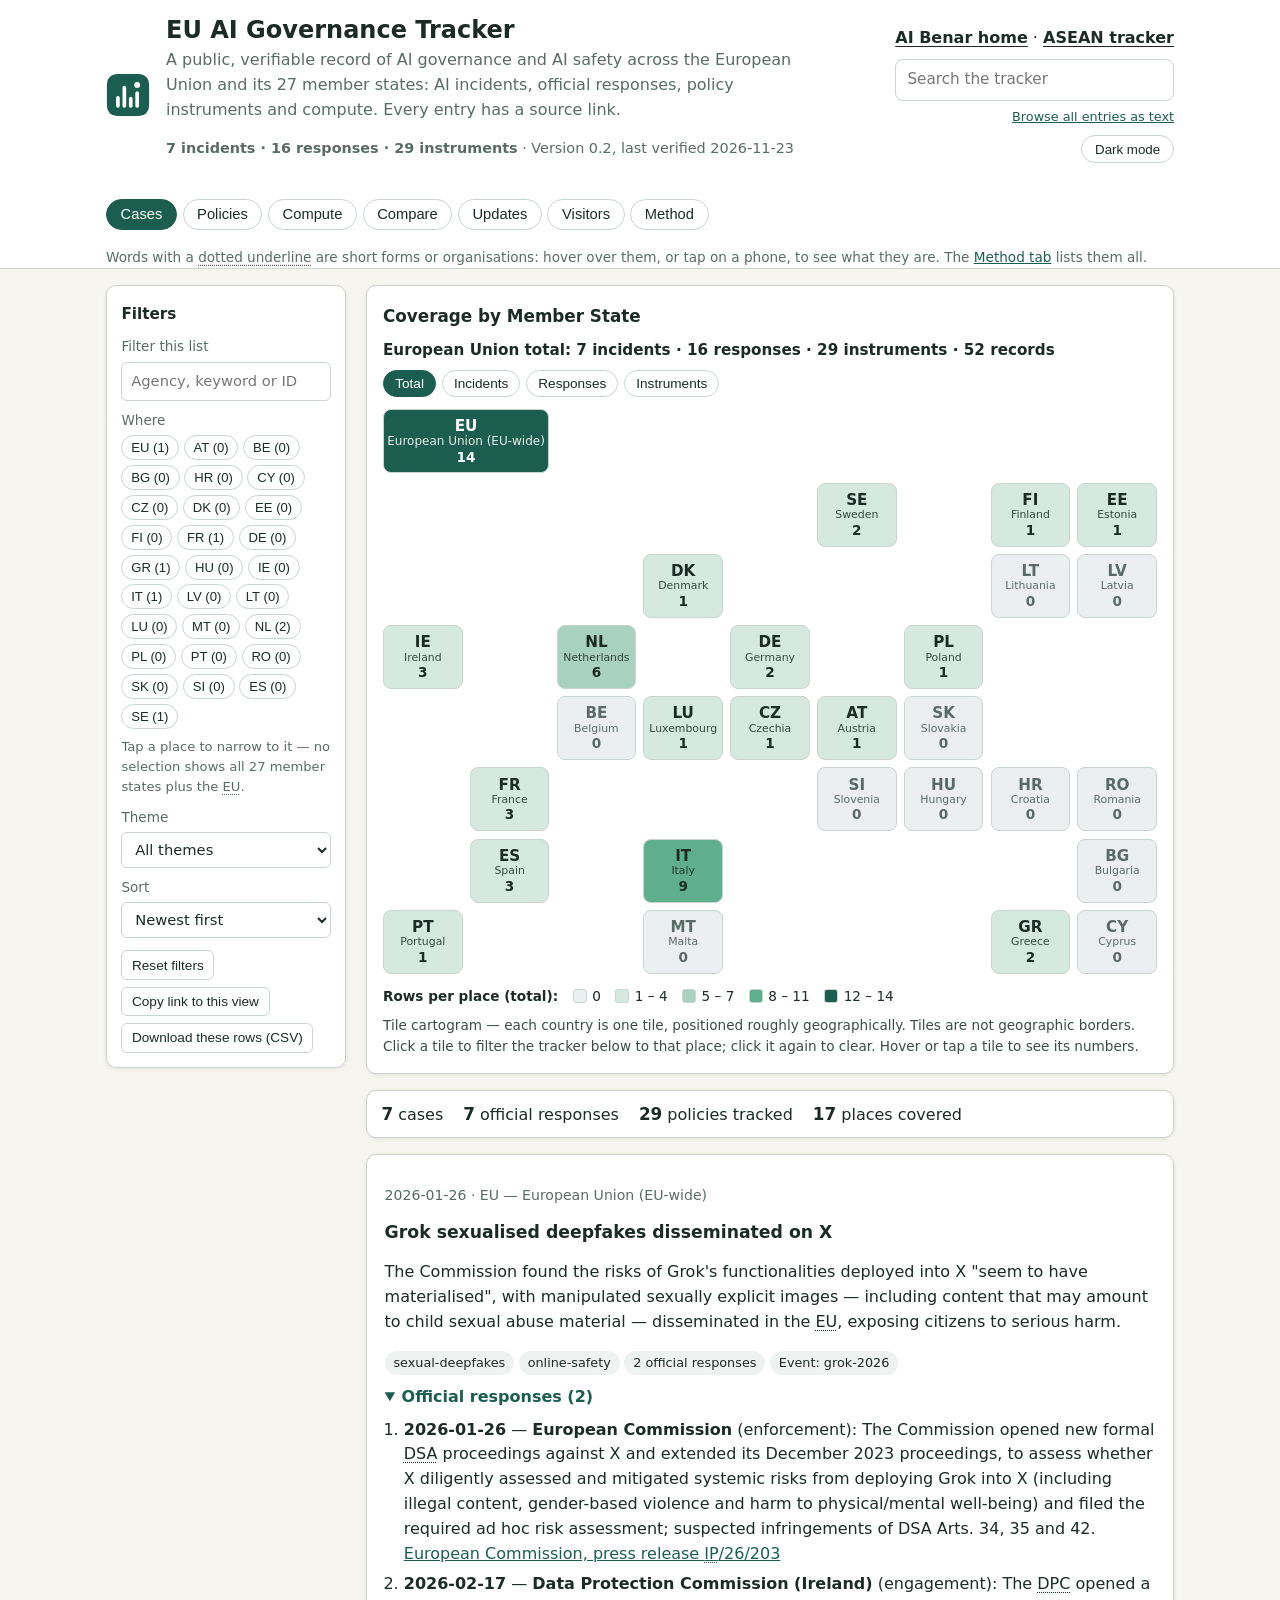
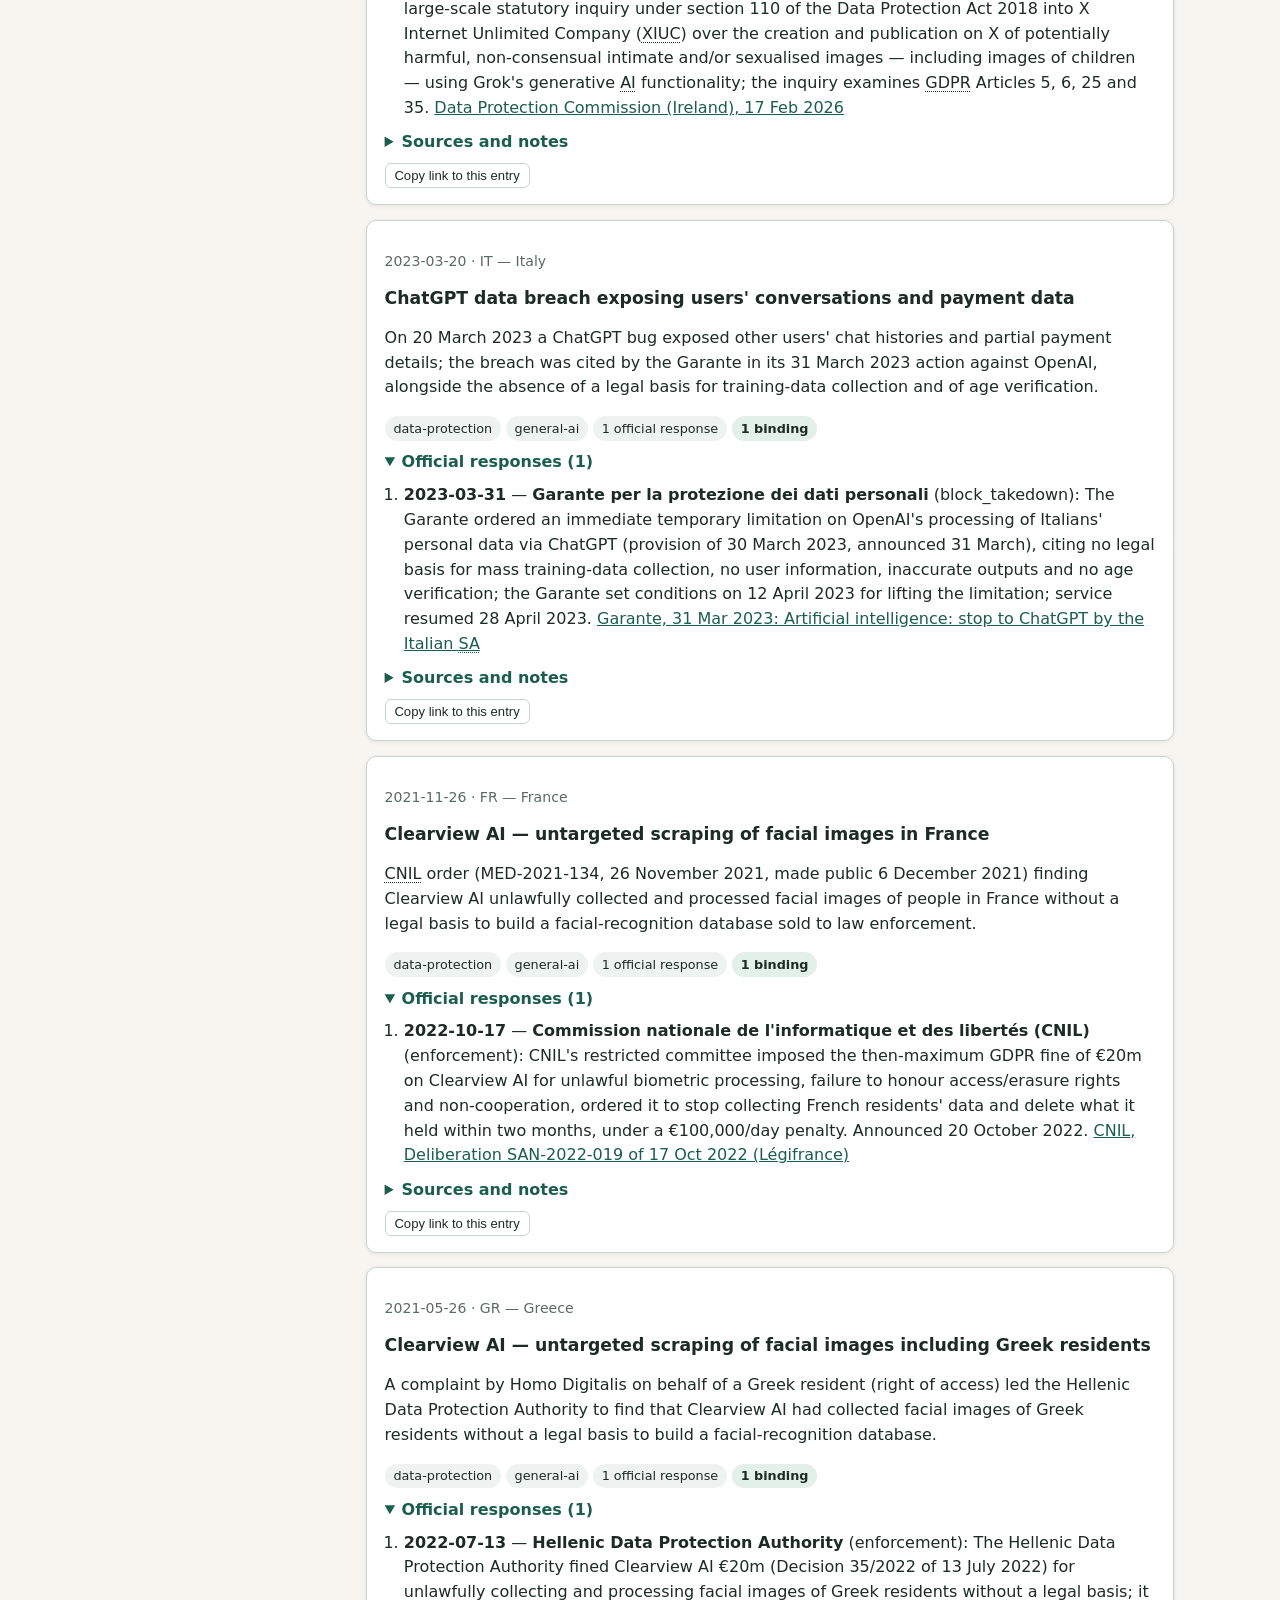
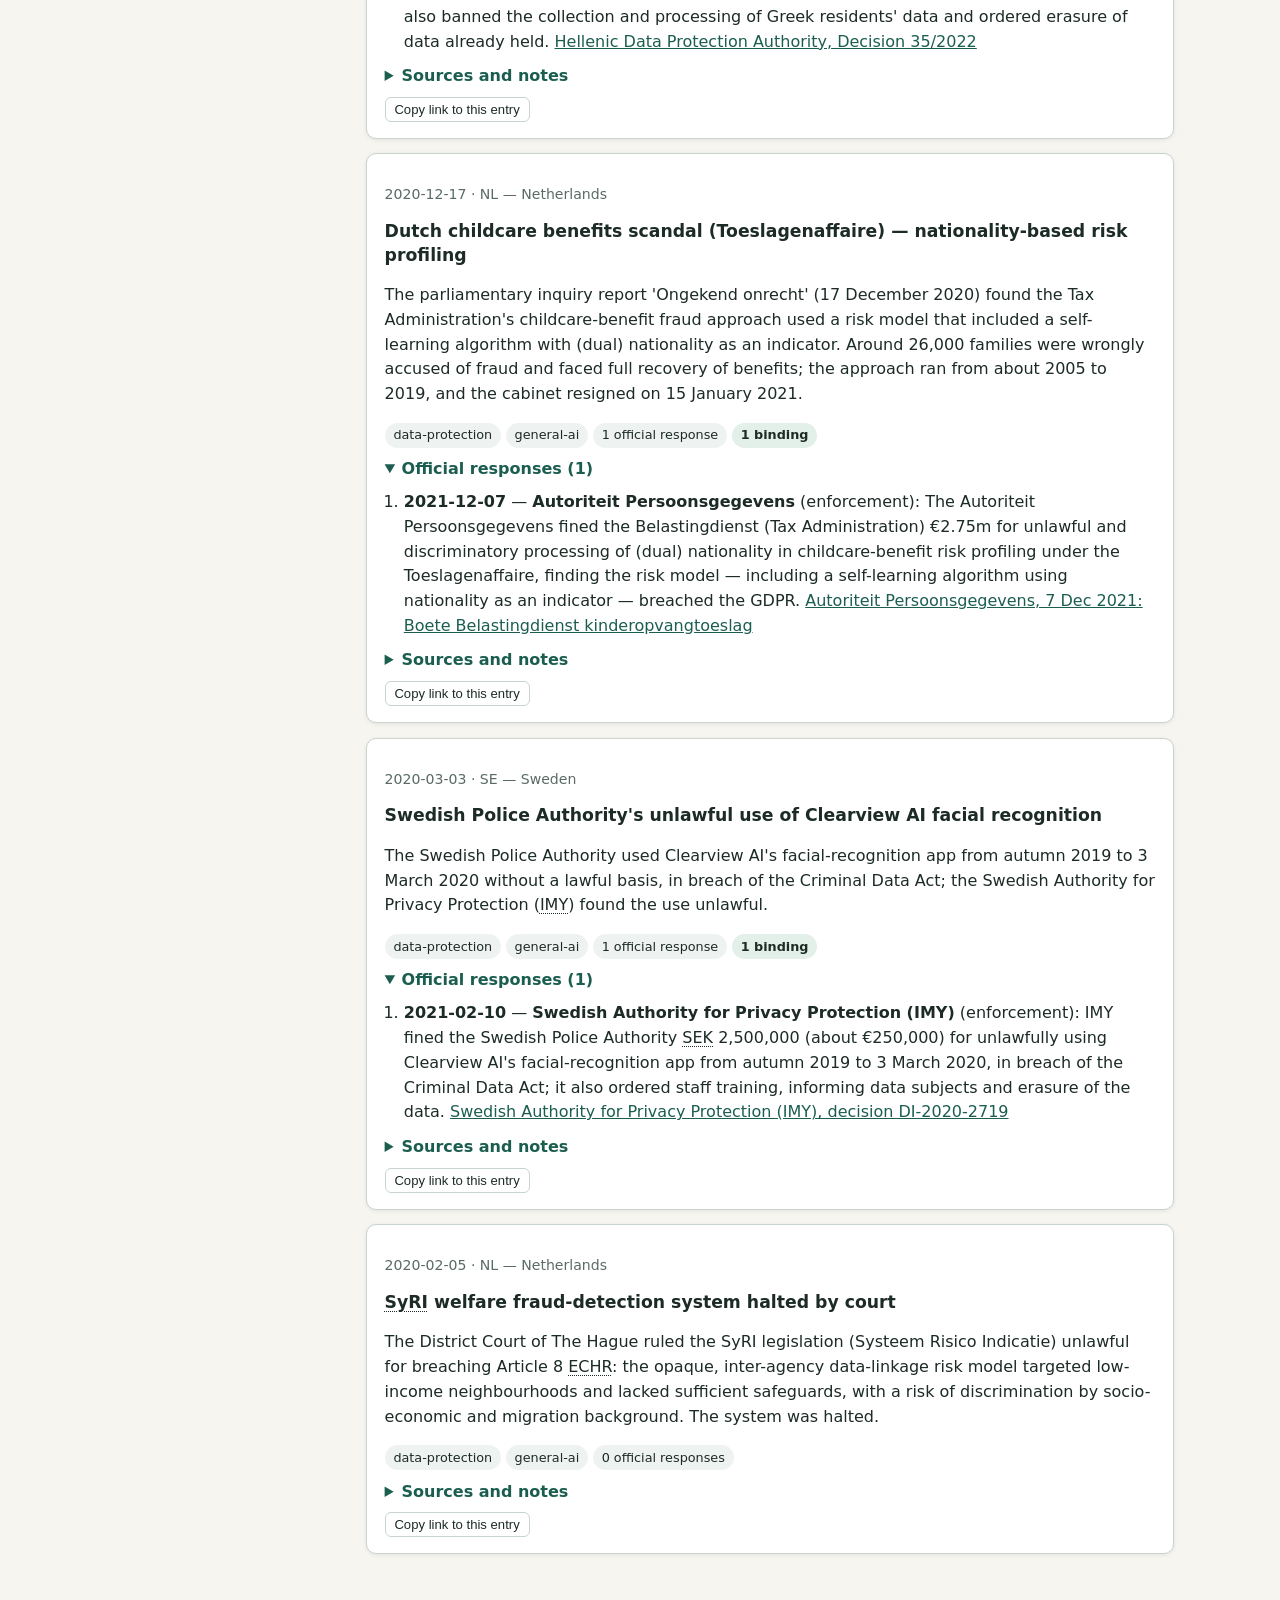
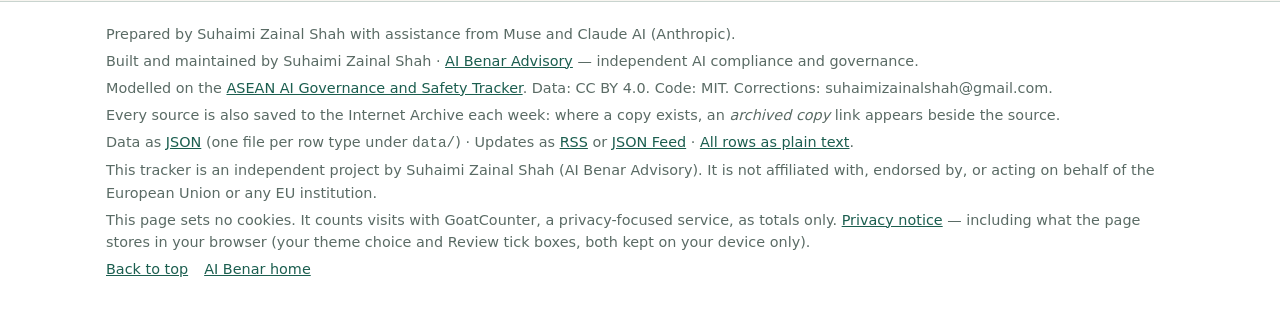
==== index.html @ f74aec2b "Rebuild index.html from the template and data" ====
<!doctype html>
<html lang="en-GB">
<head>
<meta charset="utf-8">
<meta name="viewport" content="width=device-width, initial-scale=1">
<!-- CSP: the only external script is GoatCounter (gc.zgo.at), and the only external fetches are its counting and public counter endpoints (*.goatcounter.com). -->
<meta http-equiv="Content-Security-Policy" content="default-src 'self'; script-src 'self' 'unsafe-inline' 'wasm-unsafe-eval' https://gc.zgo.at; style-src 'self' 'unsafe-inline'; img-src 'self' data: https://*.goatcounter.com; connect-src 'self' https://*.goatcounter.com; font-src 'self'; object-src 'none'; base-uri 'self'; form-action 'none';">
<meta name="referrer" content="strict-origin-when-cross-origin">
<title>EU AI Governance Tracker</title>
<meta name="description" content="A public, verifiable record of AI governance and AI safety across the European Union and its 27 member states: AI incidents, official responses, policy instruments and compute. Every entry has a source link.">
<link rel="icon" href="data:image/svg+xml,%3Csvg xmlns='http://www.w3.org/2000/svg' viewBox='0 0 16 16'%3E%3Crect width='16' height='16' rx='4' fill='%231b5e4f'/%3E%3Cpath d='M4.6 12V8.6M7 12V5.6M9.4 12V9M11.8 12V7.2' stroke='%23ffffff' stroke-width='1.6' stroke-linecap='round'/%3E%3C/svg%3E">
<link rel="alternate" type="application/rss+xml" title="EU AI Governance Tracker — updates" href="feed.xml">
<link rel="alternate" type="application/feed+json" title="EU AI Governance Tracker — updates" href="feed.json">
<link rel="stylesheet" href="map.css">
<style>
:root { --bg:#f7f5f0; --surface:#fff; --text:#1c2b26; --muted:#5a6b65; --border:#c9d4cf; --accent:#1b5e4f; --accent-soft:#e3efe9; --pill:#eef2f0; --shadow:0 1px 4px rgba(0,0,0,.08); --focus:#0b5cad; }
html[data-theme="dark"] { --bg:#14201c; --surface:#1d2f29; --text:#e8efec; --muted:#a7b8b1; --border:#3a4f47; --accent:#7cc4a8; --accent-soft:#24443a; --pill:#24443a; --shadow:0 1px 4px rgba(0,0,0,.35); --focus:#8ab8ff; }
* { box-sizing:border-box; }
body { margin:0; background:var(--bg); color:var(--text); font:16px/1.55 system-ui,-apple-system,"Segoe UI",Roboto,sans-serif; }
a { color:var(--accent); }
.wrap { max-width:1100px; margin:0 auto; padding:0 1rem; }
header.site { background:var(--surface); border-bottom:1px solid var(--border); }
.head-row { display:flex; gap:1rem; align-items:center; padding-top:1rem; padding-bottom:1rem; flex-wrap:wrap; } /* top and bottom only: the .wrap keeps its side margins */
.head-text { flex:1 1 420px; min-width:0; }
.head-tools { display:flex; flex-direction:column; align-items:flex-end; gap:.5rem; margin-left:auto; }
@media (max-width:820px){ .head-tools { flex-direction:row; justify-content:space-between; align-items:center; flex-basis:100%; margin-left:0; } }
.head-row h1 { font-size:1.5rem; margin:0; line-height:1.2; }
.head-row .sub { color:var(--muted); margin:.2rem 0 0; max-width:640px; }
.counts { font-weight:600; }
.meta-line { color:var(--muted); font-size:.9rem; }
button.theme-toggle { border:1px solid var(--border); background:var(--surface); color:var(--text); border-radius:999px; padding:.35rem .8rem; cursor:pointer; }
nav.tabs { display:flex; gap:.35rem; flex-wrap:wrap; padding:.6rem 0; }
nav.tabs button { border:1px solid var(--border); background:var(--surface); color:var(--text); border-radius:999px; padding:.4rem .85rem; cursor:pointer; font-size:.92rem; }
nav.tabs button.active { background:var(--accent); border-color:var(--accent); color:#fff; }
html[data-theme="dark"] nav.tabs button.active, html[data-theme="dark"] .country-btns button.on { background:var(--accent); color:#14201c; }
main { padding:1rem 0 2rem; }
.layout { display:grid; grid-template-columns:240px 1fr; gap:1.25rem; align-items:start; }
/* Grid children default to min-width:auto, so a wide table inside #view
 * would force the whole column wider than a phone screen instead of
 * scrolling inside its .tablewrap. Let both columns shrink. */
.layout > * { min-width:0; }
@media (max-width:820px){ .layout{ grid-template-columns:1fr; } }
aside#rail { background:var(--surface); border:1px solid var(--border); border-radius:10px; padding:.9rem; position:sticky; top:.75rem; box-shadow:var(--shadow); }
@media (min-width:821px){
  /* Desktop: the rail is taller than a laptop viewport (about 940px), so
   * sticky alone leaves Sort and the action buttons below the fold — on a
   * 768px-high screen they can never be reached, because a sticky rail
   * stops moving once its top hits the viewport top. Cap the rail to the
   * viewport and let it scroll inside itself, so every control is reachable. */
  aside#rail{max-height:calc(100vh - 1.5rem);overflow-y:auto}
}
aside#rail h2 { font-size:.95rem; margin:.2rem 0 .6rem; }
aside#rail label { display:block; font-size:.85rem; color:var(--muted); margin:.6rem 0 .25rem; }
aside#rail input[type="search"], aside#rail select { width:100%; padding:.45rem .55rem; border:1px solid var(--border); border-radius:6px; background:var(--surface); color:var(--text); font:inherit; font-size:.92rem; }
.country-btns { display:flex; flex-wrap:wrap; gap:.3rem; }
.country-btns button { border:1px solid var(--border); background:var(--surface); color:var(--text); border-radius:999px; padding:.25rem .55rem; font-size:.82rem; cursor:pointer; }
.country-btns button.on { background:var(--accent); border-color:var(--accent); color:#fff; }
.rail-actions { display:flex; gap:.4rem; flex-wrap:wrap; margin-top:.8rem; }
.rail-actions button { border:1px solid var(--border); background:var(--surface); color:var(--text); border-radius:6px; padding:.4rem .6rem; cursor:pointer; font-size:.85rem; }
.rail-toggle{ display:none; }
@media (max-width:820px){
  /* On a phone the rail must never stick over the content: it scrolls away
   * like everything else, and the filters collapse behind a toggle so the
   * map and the rows are reachable without scrolling past a full screen
   * of filter controls. This block must stay after the aside#rail rules
   * above, so its position:static wins over the sticky base rule. */
  aside#rail{ position:static; }
  .rail-toggle{ display:block; width:100%; text-align:left; border:1px solid var(--border); background:var(--surface); color:var(--text); border-radius:8px; padding:.6rem .8rem; cursor:pointer; font:inherit; font-weight:600; min-height:44px; }
  .rail-controls{ display:none; }
  aside#rail.open .rail-controls{ display:block; }
  .country-btns button{ padding:.4rem .65rem; min-height:36px; }
  .rail-actions button{ padding:.5rem .7rem; min-height:40px; }
}
.hint { font-size:.82rem; color:var(--muted); margin:.5rem 0 0; }
.pf-search { margin-bottom:.8rem; }
.pf-search label { display:block; font-size:.85rem; color:var(--muted); margin:.6rem 0 .25rem; }
.pf-search input[type="search"] { width:100%; padding:.45rem .55rem; border:1px solid var(--border); border-radius:6px; background:var(--surface); color:var(--text); font:inherit; font-size:.92rem; }
.pf-results { margin-top:.4rem; }
.pf-result { display:block; padding:.45rem .55rem; border:1px solid var(--border); border-radius:6px; margin:.3rem 0; background:var(--surface); text-decoration:none; color:var(--text); }
.pf-result:hover { border-color:var(--accent); }
.pf-result .pf-title { font-weight:600; display:block; }
.pf-result .pf-excerpt { font-size:.85rem; color:var(--muted); display:block; }
.pf-result mark { background:var(--accent-soft); color:inherit; }
article.card.row-target { outline:3px solid var(--focus); outline-offset:2px; }
.copy-row { border:1px solid var(--border); background:var(--surface); color:var(--text); border-radius:6px; padding:.25rem .55rem; cursor:pointer; font-size:.82rem; margin-top:.5rem; }
.chips { display:flex; flex-wrap:wrap; gap:.35rem; margin:.5rem 0; }
.chip { background:var(--accent-soft); border-radius:999px; padding:.2rem .55rem; font-size:.82rem; }
.chip button { border:0; background:none; color:inherit; cursor:pointer; font-weight:700; padding:0 .1rem; }
.glance { display:flex; flex-wrap:wrap; gap:.5rem 1.25rem; background:var(--surface); border:1px solid var(--border); border-radius:10px; padding:.6rem .9rem; margin:0 0 1rem; box-shadow:var(--shadow); }
.glance b { font-size:1.05rem; }
.map-box { background:var(--surface); border:1px solid var(--border); border-radius:10px; padding:1rem; margin:0 0 1rem; box-shadow:var(--shadow); }
.map-box h2 { margin:.1rem 0 .6rem; font-size:1.05rem; }
article.card { background:var(--surface); border:1px solid var(--border); border-radius:10px; padding:1rem 1.1rem; margin:0 0 .9rem; box-shadow:var(--shadow); }
article.card h3 { margin:.1rem 0 .4rem; font-size:1.08rem; line-height:1.35; }
article.card .kicker { color:var(--muted); font-size:.88rem; }
.pills { display:flex; flex-wrap:wrap; gap:.3rem; margin:.5rem 0; }
.pill { background:var(--pill); border-radius:999px; padding:.15rem .55rem; font-size:.8rem; }
.pill.binding { background:var(--accent-soft); font-weight:600; }
details { margin-top:.6rem; }
details summary { cursor:pointer; color:var(--accent); font-weight:600; }
ol.steps { margin:.5rem 0; padding-left:1.2rem; }
ol.steps li { margin:.35rem 0; }
ol.steps .step-date { font-weight:600; }
table.data { width:100%; border-collapse:collapse; background:var(--surface); font-size:.92rem; }
.tablewrap { overflow-x:auto; }
table.data th, table.data td { border:1px solid var(--border); padding:.45rem .55rem; text-align:left; vertical-align:top; }
table.data th { background:var(--pill); }
section.panel { background:var(--surface); border:1px solid var(--border); border-radius:10px; padding:1rem 1.1rem; margin:0 0 1rem; box-shadow:var(--shadow); }
section.panel h2 { margin:.1rem 0 .6rem; }
.empty { color:var(--muted); padding:1rem 0; }
footer.site { border-top:1px solid var(--border); background:var(--surface); padding:1rem 0 2rem; color:var(--muted); font-size:.9rem; }
footer.site p { margin:.3rem 0; }
.skip { position:absolute; left:-999px; }
.skip:focus { left:.5rem; top:.5rem; background:var(--surface); padding:.5rem; z-index:50; }
a:focus-visible,button:focus-visible,input:focus-visible,select:focus-visible,summary:focus-visible,[tabindex]:focus-visible{outline:3px solid var(--focus,#8ab8ff);outline-offset:2px;border-radius:3px}

/* Back to top: bottom right, appears after about one screen of scrolling */
.to-top{position:fixed;right:max(16px,env(safe-area-inset-right,0px) + 16px);bottom:max(16px,env(safe-area-inset-bottom,0px) + 16px);z-index:40;width:48px;height:48px;display:grid;place-items:center;border-radius:50%;background:var(--to-top-bg,#fff);color:var(--to-top-ink,#1a2b4a);border:1px solid rgba(0,0,0,.15);box-shadow:0 6px 20px -8px rgba(0,0,0,.4);text-decoration:none}
.to-top:hover{filter:brightness(.95)}.to-top:focus-visible{outline:3px solid #f2b33d;outline-offset:3px}.to-top[hidden]{display:none}
@media (prefers-reduced-motion:no-preference){.to-top:not([hidden]){animation:ttIn .2s ease}@keyframes ttIn{from{opacity:0;transform:translateY(6px)}}}
@media print{.to-top{display:none!important}}
.home-link{color:inherit;font-weight:600;text-decoration:underline;text-underline-offset:3px;white-space:nowrap}
.foot-nav a{margin-right:1rem}
.mark{flex:none;display:grid;place-items:center;width:44px;height:44px}
/* Compare tab: fold-out sections */
details.fold { margin-top:0; }
details.fold > summary { list-style:none; cursor:pointer; display:flex; flex-wrap:wrap; align-items:baseline; gap:.15rem .6rem; color:var(--text); font-weight:inherit; border-radius:8px; }
details.fold > summary::-webkit-details-marker { display:none; }
details.fold > summary h2 { margin:0; display:inline; }
details.fold > summary h2::before { content:"\25B8"; display:inline-block; width:1.1em; color:var(--accent); transition:transform .15s; }
details.fold[open] > summary h2::before { transform:rotate(90deg); }
details.fold[open] > summary { margin-bottom:.7rem; }
details.fold > summary:focus-visible { outline:3px solid var(--focus); outline-offset:4px; }
.foldhint { flex-basis:100%; padding-left:1.1em; color:var(--muted); font-size:.93rem; font-weight:400; }
.foldbar { display:flex; gap:.5rem; justify-content:flex-end; margin:0 0 .7rem; }
.foldbtn { border:1px solid var(--border); background:var(--surface); color:var(--text); border-radius:999px; padding:.4rem .9rem; cursor:pointer; font:inherit; font-size:.9rem; }
.foldbtn:disabled { opacity:.5; cursor:default; }
.foldbtn:focus-visible { outline:3px solid var(--focus); outline-offset:2px; }
@media (prefers-reduced-motion: reduce) { details.fold > summary h2::before { transition:none; } }
@media print { .foldbar { display:none; } }
.previewbar { background:#7a3e00; color:#fff; padding:.55rem 1rem; text-align:center; font-weight:600; }
/* Header search, as on the ASEAN tracker */
.hsearch { position:relative; width:min(22rem, 100%); }
.hsearch .pf-search { margin:0; }
.hsearch input[type="search"] { width:100%; padding:.5rem .7rem; border:1px solid var(--border); border-radius:8px; background:var(--surface); color:var(--text); font:inherit; font-size:.95rem; }
.hsearch input[type="search"]:focus-visible { outline:3px solid var(--focus); outline-offset:2px; }
.hsearch .pf-results:not(:empty) { position:absolute; right:0; top:calc(100% + .35rem); z-index:40; width:min(30rem, 92vw); max-height:60vh; overflow:auto; background:var(--surface); border:1px solid var(--border); border-radius:10px; box-shadow:var(--shadow); padding:.6rem .8rem; text-align:left; }
.hsearch .pf-hint { margin:.25rem 0 0; font-size:.8rem; color:var(--muted); text-align:right; }
.vh { position:absolute !important; width:1px; height:1px; overflow:hidden; clip:rect(0 0 0 0); white-space:nowrap; }
@media (max-width: 700px) { .hsearch { width:100%; } .hsearch .pf-results:not(:empty) { left:0; right:auto; width:100%; } }
table.live tr.lead th, table.live tr.lead td { font-weight:700; }
.small { font-size:.88rem; }
</style>
</head>
<body id="top">
<a class="skip" href="#main">Skip to content</a>
<header class="site">
  <div class="wrap head-row">
    <a class="mark" href="./" tabindex="-1" aria-hidden="true"><svg viewBox="0 0 48 48" width="48" height="48" aria-hidden="true" focusable="false"><rect x="1" y="1" width="46" height="46" rx="11" fill="#1b5e4f"/><path d="M13 36V27M20 36V16M27 36V28M34 36V22" fill="none" stroke="#fff" stroke-width="4" stroke-linecap="round"/><circle cx="34" cy="13" r="3.2" fill="#fff"/></svg></a>
    <div class="head-text">
      <h1><a class="title-home" href="./" title="Back to the start of the tracker">EU AI Governance Tracker</a></h1>
      <p class="sub">A public, verifiable record of AI governance and AI safety across the European Union and its 27 member states: AI incidents, official responses, policy instruments and compute. Every entry has a source link.</p>
      <p class="meta-line"><span class="counts" id="head-counts"></span> · <span id="head-verified"></span></p>
    </div>
    <div class="head-tools">
      <span><a class="home-link" href="/">AI Benar home</a> · <a class="home-link" href="/ASEAN-AI-Governance-Tracker/">ASEAN tracker</a></span>
      <div class="hsearch" id="pf-slot" role="search" aria-label="Search the tracker"></div>
      <button class="theme-toggle" id="theme-toggle" type="button" aria-pressed="false">Dark mode</button>
    </div>
  </div>
  <div class="wrap">
    <nav class="tabs" aria-label="Tracker sections" id="tabs"></nav>
    <p class="abbr-tip" data-noabbr>Words with a <span class="abbr-demo">dotted underline</span> are short forms or organisations: hover over them, or tap on a phone, to see what they are. The <a href="#tab=method">Method tab</a> lists them all.</p>
  </div>
</header>
<main id="main">
  <div class="wrap layout">
    <aside id="rail" aria-label="Filters"></aside>
    <div id="view"></div>
  </div>
</main>
<footer class="site">
  <div class="wrap">
    <p id="credit"></p>
    <p>Built and maintained by Suhaimi Zainal Shah · <a href="/AI-Benar-Advisory/">AI Benar Advisory</a> — independent AI compliance and governance.</p>
    <p>Modelled on the <a href="/ASEAN-AI-Governance-Tracker/">ASEAN AI Governance and Safety Tracker</a>. Data: CC BY 4.0. Code: MIT. Corrections: suhaimizainalshah@gmail.com.</p>
    <p>Every source is also saved to the Internet Archive each week: where a copy exists, an <em>archived copy</em> link appears beside the source.</p>
    <p>Data as <a href="data.json">JSON</a> (one file per row type under <code>data/</code>) · Updates as <a href="feed.xml">RSS</a> or <a href="feed.json">JSON Feed</a> · <a href="rows.html">All rows as plain text</a>.</p>
    <p>This tracker is an independent project by Suhaimi Zainal Shah (AI Benar Advisory). It is not affiliated with, endorsed by, or acting on behalf of the European Union or any EU institution.</p>
    <p>This page sets no cookies. It counts visits with GoatCounter, a privacy-focused service, as totals only. <a href="https://github.com/suhaimizainalshah/EU-AI-Governance-Tracker/blob/main/PRIVACY.md">Privacy notice</a> — including what the page stores in your browser (your theme choice and Review tick boxes, both kept on your device only).</p>
  </div>
  <div class="wrap"><p class="foot-nav"><a href="#top">Back to top</a><a href="/">AI Benar home</a></p></div>
</footer>
<a href="#top" class="to-top" id="toTop" aria-label="Back to top" title="Back to top" hidden><svg viewBox="0 0 24 24" width="22" height="22" aria-hidden="true" fill="none" stroke="currentColor" stroke-width="2.2" stroke-linecap="round" stroke-linejoin="round"><path d="M12 19V5M5 12l7-7 7 7"/></svg></a>
<script>
/* Back to top: shown after about one screen of scrolling; returns keyboard focus to the page title */
(function(){var b=document.getElementById("toTop");if(!b)return;function sync(){b.hidden=scrollY<innerHeight*1.1}addEventListener("scroll",sync,{passive:true});sync();
document.addEventListener("click",function(e){var a=e.target.closest&&e.target.closest('a[href="#top"]');if(!a)return;e.preventDefault();scrollTo({top:0,behavior:matchMedia("(prefers-reduced-motion: reduce)").matches?"auto":"smooth"});var h=document.querySelector("h1");if(h){h.setAttribute("tabindex","-1");h.focus({preventScroll:true})}})})();
</script>
<script src="map.js"></script>
<script src="chart-builder.js"></script>
<script src="compute.js"></script>
<script>
const DATA = {"meta": {"version": "0.2", "verified": "2026-11-23", "built": "2026-11-23", "credit": "Prepared by Suhaimi Zainal Shah with assistance from Muse and Claude AI (Anthropic).", "counts": {"incidents": 7, "responses": 16, "instruments": 29, "backlog": 6}, "analytics": {"goatcounter": "suhaimizs"}}, "places": [{"code": "EU", "name": "European Union (EU-wide)"}, {"code": "AT", "name": "Austria"}, {"code": "BE", "name": "Belgium"}, {"code": "BG", "name": "Bulgaria"}, {"code": "HR", "name": "Croatia"}, {"code": "CY", "name": "Cyprus"}, {"code": "CZ", "name": "Czechia"}, {"code": "DK", "name": "Denmark"}, {"code": "EE", "name": "Estonia"}, {"code": "FI", "name": "Finland"}, {"code": "FR", "name": "France"}, {"code": "DE", "name": "Germany"}, {"code": "GR", "name": "Greece"}, {"code": "HU", "name": "Hungary"}, {"code": "IE", "name": "Ireland"}, {"code": "IT", "name": "Italy"}, {"code": "LV", "name": "Latvia"}, {"code": "LT", "name": "Lithuania"}, {"code": "LU", "name": "Luxembourg"}, {"code": "MT", "name": "Malta"}, {"code": "NL", "name": "Netherlands"}, {"code": "PL", "name": "Poland"}, {"code": "PT", "name": "Portugal"}, {"code": "RO", "name": "Romania"}, {"code": "SK", "name": "Slovakia"}, {"code": "SI", "name": "Slovenia"}, {"code": "ES", "name": "Spain"}, {"code": "SE", "name": "Sweden"}], "coverage": {"EU": {"name": "European Union (EU-wide)", "incidents": 1, "incidents_with_response": 1, "responses": 3, "binding": 0, "instruments": 10, "total": 14}, "AT": {"name": "Austria", "incidents": 0, "incidents_with_response": 0, "responses": 0, "binding": 0, "instruments": 1, "total": 1}, "BE": {"name": "Belgium", "incidents": 0, "incidents_with_response": 0, "responses": 0, "binding": 0, "instruments": 0, "total": 0}, "BG": {"name": "Bulgaria", "incidents": 0, "incidents_with_response": 0, "responses": 0, "binding": 0, "instruments": 0, "total": 0}, "HR": {"name": "Croatia", "incidents": 0, "incidents_with_response": 0, "responses": 0, "binding": 0, "instruments": 0, "total": 0}, "CY": {"name": "Cyprus", "incidents": 0, "incidents_with_response": 0, "responses": 0, "binding": 0, "instruments": 0, "total": 0}, "CZ": {"name": "Czechia", "incidents": 0, "incidents_with_response": 0, "responses": 0, "binding": 0, "instruments": 1, "total": 1}, "DK": {"name": "Denmark", "incidents": 0, "incidents_with_response": 0, "responses": 0, "binding": 0, "instruments": 1, "total": 1}, "EE": {"name": "Estonia", "incidents": 0, "incidents_with_response": 0, "responses": 0, "binding": 0, "instruments": 1, "total": 1}, "FI": {"name": "Finland", "incidents": 0, "incidents_with_response": 0, "responses": 0, "binding": 0, "instruments": 1, "total": 1}, "FR": {"name": "France", "incidents": 1, "incidents_with_response": 1, "responses": 1, "binding": 1, "instruments": 1, "total": 3}, "DE": {"name": "Germany", "incidents": 0, "incidents_with_response": 0, "responses": 0, "binding": 0, "instruments": 2, "total": 2}, "GR": {"name": "Greece", "incidents": 1, "incidents_with_response": 1, "responses": 1, "binding": 1, "instruments": 0, "total": 2}, "HU": {"name": "Hungary", "incidents": 0, "incidents_with_response": 0, "responses": 0, "binding": 0, "instruments": 0, "total": 0}, "IE": {"name": "Ireland", "incidents": 0, "incidents_with_response": 0, "responses": 2, "binding": 1, "instruments": 1, "total": 3}, "IT": {"name": "Italy", "incidents": 1, "incidents_with_response": 1, "responses": 5, "binding": 5, "instruments": 3, "total": 9}, "LV": {"name": "Latvia", "incidents": 0, "incidents_with_response": 0, "responses": 0, "binding": 0, "instruments": 0, "total": 0}, "LT": {"name": "Lithuania", "incidents": 0, "incidents_with_response": 0, "responses": 0, "binding": 0, "instruments": 0, "total": 0}, "LU": {"name": "Luxembourg", "incidents": 0, "incidents_with_response": 0, "responses": 0, "binding": 0, "instruments": 1, "total": 1}, "MT": {"name": "Malta", "incidents": 0, "incidents_with_response": 0, "responses": 0, "binding": 0, "instruments": 0, "total": 0}, "NL": {"name": "Netherlands", "incidents": 2, "incidents_with_response": 1, "responses": 3, "binding": 3, "instruments": 1, "total": 6}, "PL": {"name": "Poland", "incidents": 0, "incidents_with_response": 0, "responses": 0, "binding": 0, "instruments": 1, "total": 1}, "PT": {"name": "Portugal", "incidents": 0, "incidents_with_response": 0, "responses": 0, "binding": 0, "instruments": 1, "total": 1}, "RO": {"name": "Romania", "incidents": 0, "incidents_with_response": 0, "responses": 0, "binding": 0, "instruments": 0, "total": 0}, "SK": {"name": "Slovakia", "incidents": 0, "incidents_with_response": 0, "responses": 0, "binding": 0, "instruments": 0, "total": 0}, "SI": {"name": "Slovenia", "incidents": 0, "incidents_with_response": 0, "responses": 0, "binding": 0, "instruments": 0, "total": 0}, "ES": {"name": "Spain", "incidents": 0, "incidents_with_response": 0, "responses": 0, "binding": 0, "instruments": 3, "total": 3}, "SE": {"name": "Sweden", "incidents": 1, "incidents_with_response": 1, "responses": 1, "binding": 1, "instruments": 0, "total": 2}}, "compute": {"measures": [{"id": "CM-EU-09", "jurisdiction": "EU", "date": "2026-11-05", "date_precision": "day", "kind": "public_investment", "actor": "EuroHPC Joint Undertaking", "title": "AI Gigafactories deadline extended for Lot 1", "summary": "The deadline for Lot 1 tenders was extended to 4 February 2027 so member states can complete budget procedures; Lot 2 still closes on 3 December 2026.", "binding": "no", "source_title": "EuroHPC JU: AI Gigafactories call for tenders", "source_url": "https://eurohpc-ju.europa.eu/call-tenders-selection-artificial-intelligence-gigafactory-consortia-and-establishment-ai_en", "more_sources": "", "source_language": "en", "verified_on": "2026-11-26", "confidence": "high"}, {"id": "CM-EU-08", "jurisdiction": "EU", "date": "2026-09-21", "date_precision": "day", "kind": "data_centre_rule", "actor": "European Commission", "title": "A rating scheme and label for data centres adopted", "summary": "The Commission adopted a delegated regulation setting up a common EU rating scheme for data centres. Its label would show each data centre's name, operator and location. A delegated regulation enters into force only if the Parliament and Council do not object.", "binding": "no", "source_title": "Commission Delegated Regulation C(2026) 3472 (Council register)", "source_url": "https://data.consilium.europa.eu/doc/document/ST-13444-2026-INIT/en/pdf", "more_sources": "https://energy.ec.europa.eu/topics/energy-efficiency/energy-efficiency-targets-directive-and-rules/energy-efficiency-directive/energy-performance-data-centres_en", "source_language": "en", "verified_on": "2026-11-26", "confidence": "medium"}, {"id": "CM-DE-01", "jurisdiction": "DE", "date": "2026-08-14", "date_precision": "day", "kind": "publication", "actor": "German Federal Ministry for Economic Affairs", "title": "Germany publishes its data-centre register", "summary": "Germany's energy-efficiency register for data centres was published, giving official data on data centres in Germany for the first time. The Federal Environment Agency says the coverage of published data centres is highly incomplete.", "binding": "no", "source_title": "Umweltbundesamt: Rechenzentrumsregister", "source_url": "https://www.umweltbundesamt.de/themen/rechenzentrumsregister-daten-widerlegen-hohe", "more_sources": "https://www.bundeswirtschaftsministerium.de/RZReg/rechenzentrums-register.html", "source_language": "en", "verified_on": "2026-11-26", "confidence": "high"}, {"id": "CM-EU-07", "jurisdiction": "EU", "date": "2026-08-02", "date_precision": "day", "kind": "ai_rule", "actor": "European Commission (AI Office)", "title": "Commission's enforcement powers for general-purpose AI apply", "summary": "From 2 August 2026, the Commission can enforce the obligations for providers of general-purpose AI models, including with fines. Models already on the market before 2 August 2025 must comply by 2 August 2027.", "binding": "yes", "source_title": "Commission: guidelines for providers of general-purpose AI models", "source_url": "https://digital-strategy.ec.europa.eu/en/news/learn-more-about-guidelines-providers-general-purpose-ai-models", "more_sources": "", "source_language": "en", "verified_on": "2026-11-26", "confidence": "high"}, {"id": "CM-EU-06", "jurisdiction": "EU", "date": "2026-07-30", "date_precision": "day", "kind": "public_investment", "actor": "European Commission and EuroHPC Joint Undertaking", "title": "Call for tenders for up to seven AI Gigafactories", "summary": "The EU opened a call for tenders for up to seven AI Gigafactories, with up to EUR 10 billion of EU and national funding expected to unlock at least EUR 20 billion of private investment. Selection is expected in early 2027.", "binding": "no", "source_title": "Commission press release, 30 July 2026", "source_url": "https://digital-strategy.ec.europa.eu/en/news/eu-launches-ai-gigafactories-call-boost-europes-computing-capacity-and-unlock-more-eu30-billion", "more_sources": "", "source_language": "en", "verified_on": "2026-11-26", "confidence": "high"}, {"id": "CM-IE-01", "jurisdiction": "IE", "date": "2026-07-07", "date_precision": "day", "kind": "publication", "actor": "Central Statistics Office, Ireland", "title": "Data centres used 23% of Ireland's metered electricity in 2025", "summary": "The CSO reported that data centres used 7,663 GWh of electricity in 2025, 23% of all metered electricity, up from 5% in 2015. The figures come from meter data.", "binding": "no", "source_title": "CSO: Data Centres Metered Electricity Consumption 2025", "source_url": "https://www.cso.ie/en/releasesandpublications/ep/p-dcmec/datacentresmeteredelectricityconsumption2025/keyfindings/", "more_sources": "", "source_language": "en", "verified_on": "2026-11-26", "confidence": "high"}, {"id": "CM-EU-05", "jurisdiction": "EU", "date": "2025-10-10", "date_precision": "day", "kind": "public_investment", "actor": "EuroHPC Joint Undertaking", "title": "Six more AI Factories selected: 19 across 16 member states", "summary": "Six further AI Factories were selected, bringing the network to 19 AI Factories across 16 member states, complemented by 13 smaller AI Factory Antennas announced on 13 October 2025.", "binding": "no", "source_title": "Commission: EU announces AI Factories Antennas", "source_url": "https://digital-strategy.ec.europa.eu/en/news/eu-announces-ai-factories-antennas-across-member-states-and-partner-countries", "more_sources": "", "source_language": "en", "verified_on": "2026-11-26", "confidence": "high"}, {"id": "CM-EU-04", "jurisdiction": "EU", "date": "2025-08-02", "date_precision": "day", "kind": "ai_rule", "actor": "European Union (AI Act)", "title": "AI Act rules for general-purpose AI models start to apply", "summary": "Providers of general-purpose AI models must meet transparency and copyright obligations. Models trained with more than 10^25 floating-point operations are presumed to carry systemic risk, and their providers must notify the Commission and assess and mitigate those risks. The Commission says this threshold is under review.", "binding": "yes", "source_title": "Commission press release, 1 August 2025", "source_url": "https://digital-strategy.ec.europa.eu/en/news/eu-rules-general-purpose-ai-models-start-apply-bringing-more-transparency-safety-and-accountability", "more_sources": "https://digital-strategy.ec.europa.eu/en/factpages/general-purpose-ai-obligations-under-ai-act", "source_language": "en", "verified_on": "2026-11-26", "confidence": "high"}, {"id": "CM-EU-03", "jurisdiction": "EU", "date": "2025-07-10", "date_precision": "day", "kind": "guidance", "actor": "European Commission", "title": "General-Purpose AI Code of Practice received", "summary": "The Commission received the final General-Purpose AI Code of Practice from independent experts: a voluntary tool explaining how providers can meet their AI Act obligations, including safety and security for models with systemic risk.", "binding": "no", "source_title": "Commission: guidelines for providers of general-purpose AI models", "source_url": "https://digital-strategy.ec.europa.eu/en/news/learn-more-about-guidelines-providers-general-purpose-ai-models", "more_sources": "", "source_language": "en", "verified_on": "2026-11-26", "confidence": "high"}, {"id": "CM-EU-02", "jurisdiction": "EU", "date": "2025-02-09", "date_precision": "day", "kind": "public_investment", "actor": "European Commission", "title": "InvestAI announced: EUR 20 billion for AI Gigafactories", "summary": "Commission President von der Leyen announced that EUR 20 billion would be mobilised to finance several AI Gigafactories across the EU.", "binding": "no", "source_title": "European Commission: AI Gigafactories", "source_url": "https://commission.europa.eu/topics/competitiveness/competitiveness-coordination-tool-projects/ai-gigafactories_en", "more_sources": "", "source_language": "en", "verified_on": "2026-11-26", "confidence": "high"}, {"id": "CM-EU-01", "jurisdiction": "EU", "date": "2024-03-14", "date_precision": "day", "kind": "data_centre_rule", "actor": "European Commission", "title": "Data centres of 500 kW or more must report their energy use", "summary": "A delegated regulation under the Energy Efficiency Directive requires operators of data centres with an installed IT power demand of at least 500 kW to report energy and water indicators every year to a European database. The data is published only in aggregated form.", "binding": "yes", "source_title": "Commission Delegated Regulation (EU) 2024/1364 (EUR-Lex)", "source_url": "https://eur-lex.europa.eu/eli/reg_del/2024/1364/oj", "more_sources": "https://energy.ec.europa.eu/topics/energy-efficiency/energy-efficiency-targets-directive-and-rules/energy-efficiency-directive/energy-performance-data-centres_en", "source_language": "en", "verified_on": "2026-11-26", "confidence": "high"}], "sites": [{"id": "AIF-FI-01", "country": "FI", "place": "", "name": "LUMI AI Factory", "operator": "Consortium led by Finland, with Czechia, Denmark, Estonia, Norway and Poland", "status": "selected", "capacity_mw": "", "capacity_basis": "", "ai_focus": "yes", "announced": "2024-12", "source_title": "EuroHPC JU: first seven AI Factories (10 December 2024)", "source_url": "https://eurohpc-ju.europa.eu/selection-first-seven-ai-factories-drive-europes-leadership-ai-2024-12-10_en", "source_language": "en", "verified_on": "2026-11-26", "confidence": "high", "notes": ""}, {"id": "AIF-SE-01", "country": "SE", "place": "", "name": "MIMER", "operator": "", "status": "selected", "capacity_mw": "", "capacity_basis": "", "ai_focus": "yes", "announced": "2024-12", "source_title": "EuroHPC JU: first seven AI Factories (10 December 2024)", "source_url": "https://eurohpc-ju.europa.eu/selection-first-seven-ai-factories-drive-europes-leadership-ai-2024-12-10_en", "source_language": "en", "verified_on": "2026-11-26", "confidence": "high", "notes": ""}, {"id": "AIF-LU-01", "country": "LU", "place": "", "name": "MeluXina-AI", "operator": "Coordinated by LuxProvide", "status": "selected", "capacity_mw": "", "capacity_basis": "", "ai_focus": "yes", "announced": "2024-12", "source_title": "EuroHPC JU: first seven AI Factories (10 December 2024)", "source_url": "https://eurohpc-ju.europa.eu/selection-first-seven-ai-factories-drive-europes-leadership-ai-2024-12-10_en", "source_language": "en", "verified_on": "2026-11-26", "confidence": "high", "notes": ""}, {"id": "AIF-GR-01", "country": "GR", "place": "", "name": "Pharos", "operator": "", "status": "selected", "capacity_mw": "", "capacity_basis": "", "ai_focus": "yes", "announced": "2024-12", "source_title": "EuroHPC JU: first seven AI Factories (10 December 2024)", "source_url": "https://eurohpc-ju.europa.eu/selection-first-seven-ai-factories-drive-europes-leadership-ai-2024-12-10_en", "source_language": "en", "verified_on": "2026-11-26", "confidence": "high", "notes": ""}, {"id": "AIF-ES-01", "country": "ES", "place": "", "name": "BSC AI Factory", "operator": "Barcelona Supercomputing Center", "status": "selected", "capacity_mw": "", "capacity_basis": "", "ai_focus": "yes", "announced": "2024-12", "source_title": "EuroHPC JU: first seven AI Factories (10 December 2024)", "source_url": "https://eurohpc-ju.europa.eu/selection-first-seven-ai-factories-drive-europes-leadership-ai-2024-12-10_en", "source_language": "en", "verified_on": "2026-11-26", "confidence": "high", "notes": "An upgrade of the MareNostrum 5 supercomputer, not a new machine."}, {"id": "AIF-DE-01", "country": "DE", "place": "", "name": "HammerHAI", "operator": "", "status": "selected", "capacity_mw": "", "capacity_basis": "", "ai_focus": "yes", "announced": "", "source_title": "European Commission: AI Factories (list)", "source_url": "https://digital-strategy.ec.europa.eu/en/policies/ai-factories", "source_language": "en", "verified_on": "2026-11-26", "confidence": "high", "notes": "Germany has two AI Factories, one selected in December 2024 and one in March 2025."}, {"id": "AIF-DE-02", "country": "DE", "place": "", "name": "JAIF", "operator": "", "status": "selected", "capacity_mw": "", "capacity_basis": "", "ai_focus": "yes", "announced": "", "source_title": "European Commission: AI Factories (list)", "source_url": "https://digital-strategy.ec.europa.eu/en/policies/ai-factories", "source_language": "en", "verified_on": "2026-11-26", "confidence": "high", "notes": "Germany has two AI Factories, one selected in December 2024 and one in March 2025."}, {"id": "AIF-AT-01", "country": "AT", "place": "", "name": "AI Factory Austria (AI:AT)", "operator": "", "status": "selected", "capacity_mw": "", "capacity_basis": "", "ai_focus": "yes", "announced": "2025-03", "source_title": "EuroHPC JU: six additional AI Factories (12 March 2025)", "source_url": "https://eurohpc-ju.europa.eu/eurohpc-ju-selects-additional-ai-factories-strengthen-europes-ai-leadership-2025-03-12_en", "source_language": "en", "verified_on": "2026-11-26", "confidence": "high", "notes": ""}, {"id": "AIF-BG-01", "country": "BG", "place": "", "name": "BRAIN++ (Bulgarian Robotics and AI Nexus)", "operator": "", "status": "selected", "capacity_mw": "", "capacity_basis": "", "ai_focus": "yes", "announced": "2025-03", "source_title": "EuroHPC JU: six additional AI Factories (12 March 2025)", "source_url": "https://eurohpc-ju.europa.eu/eurohpc-ju-selects-additional-ai-factories-strengthen-europes-ai-leadership-2025-03-12_en", "source_language": "en", "verified_on": "2026-11-26", "confidence": "high", "notes": ""}, {"id": "AIF-PL-01", "country": "PL", "place": "", "name": "PIAST AI Factory", "operator": "", "status": "selected", "capacity_mw": "", "capacity_basis": "", "ai_focus": "yes", "announced": "2025-03", "source_title": "EuroHPC JU: six additional AI Factories (12 March 2025)", "source_url": "https://eurohpc-ju.europa.eu/eurohpc-ju-selects-additional-ai-factories-strengthen-europes-ai-leadership-2025-03-12_en", "source_language": "en", "verified_on": "2026-11-26", "confidence": "high", "notes": "Poland has a second AI Factory, selected in October 2025, not yet listed here."}, {"id": "AIF-CZ-01", "country": "CZ", "place": "", "name": "Czech AI Factory (CZAI)", "operator": "", "status": "selected", "capacity_mw": "", "capacity_basis": "", "ai_focus": "yes", "announced": "2025-10", "source_title": "EuroHPC JU: six additional AI Factories (10 October 2025)", "source_url": "https://www.eurohpc-ju.europa.eu/eurohpc-ju-selects-six-additional-ai-factories-expand-europes-ai-capabilities-2025-10-10_en", "source_language": "en", "verified_on": "2026-11-26", "confidence": "high", "notes": ""}, {"id": "AIF-LT-01", "country": "LT", "place": "", "name": "LitAI", "operator": "", "status": "selected", "capacity_mw": "", "capacity_basis": "", "ai_focus": "yes", "announced": "2025-10", "source_title": "EuroHPC JU: six additional AI Factories (10 October 2025)", "source_url": "https://www.eurohpc-ju.europa.eu/eurohpc-ju-selects-six-additional-ai-factories-expand-europes-ai-capabilities-2025-10-10_en", "source_language": "en", "verified_on": "2026-11-26", "confidence": "high", "notes": ""}, {"id": "AIF-NL-01", "country": "NL", "place": "", "name": "Dutch AI Factory (NLAIF)", "operator": "AIFNL Foundation, with SURF, Samenwerking Noord, TNO and AIC4NL", "status": "selected", "capacity_mw": "", "capacity_basis": "", "ai_focus": "yes", "announced": "2025-10", "source_title": "EuroHPC JU: six additional AI Factories (10 October 2025)", "source_url": "https://www.eurohpc-ju.europa.eu/eurohpc-ju-selects-six-additional-ai-factories-expand-europes-ai-capabilities-2025-10-10_en", "source_language": "en", "verified_on": "2026-11-26", "confidence": "high", "notes": ""}], "profile": [{"id": "PR-EU-1", "country": "EU", "question": "public_list", "status": "partly", "detail": "The European database publishes data centre figures only in aggregated form, by member state and EU-wide, not facility by facility. A rating scheme adopted in September 2026 would put each data centre's name, operator and location on a label, once it is in force.", "source_title": "Commission Delegated Regulation (EU) 2024/1364 (EUR-Lex)", "source_url": "https://eur-lex.europa.eu/eli/reg_del/2024/1364/oj", "checked_on": "2026-11-26", "confidence": "high"}, {"id": "PR-EU-2", "country": "EU", "question": "energy_reporting", "status": "yes", "detail": "Operators of data centres with an installed IT power demand of at least 500 kW must report energy and water indicators every year to the European database.", "source_title": "Commission: energy performance of data centres", "source_url": "https://energy.ec.europa.eu/topics/energy-efficiency/energy-efficiency-targets-directive-and-rules/energy-efficiency-directive/energy-performance-data-centres_en", "checked_on": "2026-11-26", "confidence": "high"}, {"id": "PR-EU-3", "country": "EU", "question": "official_figures", "status": "partly", "detail": "The Commission publishes an online dashboard of the aggregated data, and reports analysing it (July 2025, and September 2026). Figures are aggregated, not per data centre.", "source_title": "Commission: energy performance of data centres", "source_url": "https://energy.ec.europa.eu/topics/energy-efficiency/energy-efficiency-targets-directive-and-rules/energy-efficiency-directive/energy-performance-data-centres_en", "checked_on": "2026-11-26", "confidence": "high"}, {"id": "PR-DE-1", "country": "DE", "question": "public_list", "status": "partly", "detail": "Germany published its data-centre register on 14 August 2026, but the Federal Environment Agency says the coverage of published data centres is highly incomplete.", "source_title": "Umweltbundesamt: Rechenzentrumsregister", "source_url": "https://www.umweltbundesamt.de/themen/rechenzentrumsregister-daten-widerlegen-hohe", "checked_on": "2026-11-26", "confidence": "high"}, {"id": "PR-DE-2", "country": "DE", "question": "energy_reporting", "status": "yes", "detail": "Under the Energy Efficiency Act (EnEfG), data centre operators report each year to the national register, which passes the data to the European database.", "source_title": "Federal Ministry for Economic Affairs: data-centre register", "source_url": "https://www.bundeswirtschaftsministerium.de/RZReg/rechenzentrums-register.html", "checked_on": "2026-11-26", "confidence": "high"}, {"id": "PR-IE-3", "country": "IE", "question": "official_figures", "status": "yes", "detail": "The Central Statistics Office publishes data centres' metered electricity use: 7,663 GWh in 2025, 23% of all metered electricity, from meter data.", "source_title": "CSO: Data Centres Metered Electricity Consumption 2025", "source_url": "https://www.cso.ie/en/releasesandpublications/ep/p-dcmec/datacentresmeteredelectricityconsumption2025/keyfindings/", "checked_on": "2026-11-26", "confidence": "high"}]}, "incidents": [{"id": "NL-I-01", "country": "NL", "date": "2020-02-05", "date_precision": "day", "onset_certainty": "documented", "title": "SyRI welfare fraud-detection system halted by court", "themes": "data-protection;general-ai", "event_id": "", "summary": "The District Court of The Hague ruled the SyRI legislation (Systeem Risico Indicatie) unlawful for breaching Article 8 ECHR: the opaque, inter-agency data-linkage risk model targeted low-income neighbourhoods and lacked sufficient safeguards, with a risk of discrimination by socio-economic and migration background. The system was halted.", "source_title": "UN OHCHR, 5 Feb 2020", "source_url": "https://www.ohchr.org/en/press-releases/2020/02/landmark-ruling-dutch-court-stops-government-attempts-spy-poor-un-expert?LangID=E&NewsID=25522", "more_sources": "", "confidence": "high", "verified_on": "2026-11-22", "notes": "Judgment: District Court of The Hague, ECLI:NL:RBDHA:2020:865 (English ECLI:NL:RBDHA:2020:1878).", "aim_url": ""}, {"id": "FR-I-01", "country": "FR", "date": "2021-11-26", "date_precision": "day", "onset_certainty": "documented", "title": "Clearview AI — untargeted scraping of facial images in France", "themes": "data-protection;general-ai", "event_id": "", "summary": "CNIL order (MED-2021-134, 26 November 2021, made public 6 December 2021) finding Clearview AI unlawfully collected and processed facial images of people in France without a legal basis to build a facial-recognition database sold to law enforcement.", "source_title": "CNIL, decision MED-2021-134", "source_url": "https://www.cnil.fr/sites/default/files/atoms/files/decision_ndeg_medp-2021-002.pdf", "more_sources": "", "confidence": "high", "verified_on": "2026-11-22", "notes": "Order of 26 November 2021, made public 6 December 2021.", "aim_url": ""}, {"id": "IT-I-01", "country": "IT", "date": "2023-03-20", "date_precision": "day", "onset_certainty": "documented", "title": "ChatGPT data breach exposing users' conversations and payment data", "themes": "data-protection;general-ai", "event_id": "", "summary": "On 20 March 2023 a ChatGPT bug exposed other users' chat histories and partial payment details; the breach was cited by the Garante in its 31 March 2023 action against OpenAI, alongside the absence of a legal basis for training-data collection and of age verification.", "source_title": "Garante, 31 Mar 2023: Artificial intelligence: stop to ChatGPT by the Italian SA", "source_url": "https://www.garanteprivacy.it/garante/doc.jsp?ID=9870847", "more_sources": "https://www.garanteprivacy.it/web/garante-privacy-en/press-room", "confidence": "high", "verified_on": "2026-11-22", "notes": "Breach cited by the Garante in its 31 March 2023 action against OpenAI.", "aim_url": ""}, {"id": "EU-I-01", "country": "EU", "date": "2026-01-26", "date_precision": "day", "onset_certainty": "documented", "title": "Grok sexualised deepfakes disseminated on X", "themes": "sexual-deepfakes;online-safety", "event_id": "grok-2026", "summary": "The Commission found the risks of Grok's functionalities deployed into X \"seem to have materialised\", with manipulated sexually explicit images — including content that may amount to child sexual abuse material — disseminated in the EU, exposing citizens to serious harm.", "source_title": "European Commission, press release IP/26/203", "source_url": "https://ec.europa.eu/commission/presscorner/api/files/document/print/en/ip_26_203/IP_26_203_EN.pdf", "more_sources": "", "confidence": "high", "verified_on": "2026-11-22", "notes": "", "aim_url": ""}, {"id": "NL-I-02", "country": "NL", "date": "2020-12-17", "date_precision": "day", "onset_certainty": "documented", "title": "Dutch childcare benefits scandal (Toeslagenaffaire) — nationality-based risk profiling", "themes": "data-protection;general-ai", "event_id": "", "summary": "The parliamentary inquiry report 'Ongekend onrecht' (17 December 2020) found the Tax Administration's childcare-benefit fraud approach used a risk model that included a self-learning algorithm with (dual) nationality as an indicator. Around 26,000 families were wrongly accused of fraud and faced full recovery of benefits; the approach ran from about 2005 to 2019, and the cabinet resigned on 15 January 2021.", "source_title": "Tweede Kamer, Kamerstukken II 2020/21, 35 510, nr. 2 — 'Ongekend onrecht'", "source_url": "https://www.officielebekendmakingen.nl/kst-35510-2.pdf", "more_sources": "", "confidence": "high", "verified_on": "2026-11-23", "notes": "Risk profiling ran about 2005–2019; around 26,000 families wrongly accused; cabinet resigned 15 January 2021.", "aim_url": ""}, {"id": "GR-I-01", "country": "GR", "date": "2021-05-26", "date_precision": "day", "onset_certainty": "documented", "title": "Clearview AI — untargeted scraping of facial images including Greek residents", "themes": "data-protection;general-ai", "event_id": "", "summary": "A complaint by Homo Digitalis on behalf of a Greek resident (right of access) led the Hellenic Data Protection Authority to find that Clearview AI had collected facial images of Greek residents without a legal basis to build a facial-recognition database.", "source_title": "Hellenic Data Protection Authority, Decision 35/2022", "source_url": "https://www.dpa.gr/sites/default/files/2022-08/35_2022%20anonym_EN_FINAL.pdf", "more_sources": "", "confidence": "high", "verified_on": "2026-11-23", "notes": "Dated to the complaint of 26 May 2021 (G/IN/3458/26-05-2021); the Authority's decision followed on 13 July 2022.", "aim_url": ""}, {"id": "SE-I-01", "country": "SE", "date": "2020-03-03", "date_precision": "day", "onset_certainty": "documented", "title": "Swedish Police Authority's unlawful use of Clearview AI facial recognition", "themes": "data-protection;general-ai", "event_id": "", "summary": "The Swedish Police Authority used Clearview AI's facial-recognition app from autumn 2019 to 3 March 2020 without a lawful basis, in breach of the Criminal Data Act; the Swedish Authority for Privacy Protection (IMY) found the use unlawful.", "source_title": "Swedish Authority for Privacy Protection (IMY), 11 Feb 2021", "source_url": "http://www.imy.se/en/about-us/arkiv/nyhetsarkiv/police-unlawfully-used-facial-recognition-app/", "more_sources": "", "confidence": "high", "verified_on": "2026-11-23", "notes": "Dated to 3 March 2020, the last day of the documented use period; IMY decision DI-2020-2719 of 10 February 2021.", "aim_url": ""}], "responses": [{"id": "FR-R-01", "incident_id": "FR-I-01", "date": "2022-10-17", "date_precision": "day", "actor": "Commission nationale de l'informatique et des libertés (CNIL)", "actor_role": "Data protection authority (France)", "type": "enforcement", "binding": "yes", "legal_basis": "existing_law", "instrument_id": "", "summary": "CNIL's restricted committee imposed the then-maximum GDPR fine of €20m on Clearview AI for unlawful biometric processing, failure to honour access/erasure rights and non-cooperation, ordered it to stop collecting French residents' data and delete what it held within two months, under a €100,000/day penalty. Announced 20 October 2022.", "source_title": "CNIL, Deliberation SAN-2022-019 of 17 Oct 2022 (Légifrance)", "source_url": "https://www.legifrance.gouv.fr/cnil/id/CNILTEXT000046444859", "more_sources": "https://linc.cnil.fr/en/rage-against-flock-surveillance-company-heart-controversies-united-states", "confidence": "high", "verified_on": "2026-11-22", "notes": "Fine announced 20 October 2022; €100,000/day penalty for non-compliance. The CNIL's own press-release page for the sanction is no longer published (named decisions are delisted after the publicity period), so the decision text is linked via Légifrance."}, {"id": "NL-R-01", "incident_id": "", "date": "2022-04-07", "date_precision": "day", "actor": "Autoriteit Persoonsgegevens", "actor_role": "Data protection authority (Netherlands)", "type": "enforcement", "binding": "yes", "legal_basis": "existing_law", "instrument_id": "", "summary": "The Autoriteit Persoonsgegevens fined the Minister of Finance/Tax Administration €3.7m for the Fraude Signalering Voorziening (FSV), a blacklist holding fraud signals on over 270,000 people (2013–2020) with no legal basis, inaccurate/outdated data, excessive retention and inadequate security. Decision 7 April 2022, published 12 April 2022.", "source_title": "Autoriteit Persoonsgegevens, 12 Apr 2022: Boete Belastingdienst voor zwarte lijst FSV", "source_url": "https://www.autoriteitpersoonsgegevens.nl/actueel/boete-belastingdienst-voor-zwarte-lijst-fsv", "more_sources": "https://autoriteitpersoonsgegevens.nl/en/current/tax-administration-fined-for-fraud-blacklist;https://www.edpb.europa.eu/news/national-news/2022/tax-administration-fined-fraud-black-list_en", "confidence": "high", "verified_on": "2026-11-22", "notes": "Decision of 7 April 2022, published 12 April 2022. No single incident row: the FSV blacklist ran 2013–2020 and no verified incident date was established. The full fine decision is linked under 'Publicaties' on the AP page."}, {"id": "IT-R-01", "incident_id": "", "date": "2023-02-02", "date_precision": "day", "actor": "Garante per la protezione dei dati personali", "actor_role": "Data protection authority (Italy)", "type": "block_takedown", "binding": "yes", "legal_basis": "existing_law", "instrument_id": "", "summary": "The Garante imposed an urgent temporary limitation on Luka Inc.'s processing of Italian users' data via the Replika AI companion chatbot, finding concrete risks to minors (sexually inappropriate replies, no age verification) and no valid legal basis for processing children's data.", "source_title": "Garante, 3 Feb 2023: Artificial intelligence: italian SA clamps down on 'Replika' chatbot", "source_url": "https://www.garanteprivacy.it/garante/doc.jsp?ID=9852506", "more_sources": "https://www.garanteprivacy.it/web/garante-privacy-en/press-room", "confidence": "high", "verified_on": "2026-11-22", "notes": "Urgent temporary limitation on Luka Inc.'s processing of Italian users' data via Replika."}, {"id": "IT-R-02", "incident_id": "IT-I-01", "date": "2023-03-31", "date_precision": "day", "actor": "Garante per la protezione dei dati personali", "actor_role": "Data protection authority (Italy)", "type": "block_takedown", "binding": "yes", "legal_basis": "existing_law", "instrument_id": "", "summary": "The Garante ordered an immediate temporary limitation on OpenAI's processing of Italians' personal data via ChatGPT (provision of 30 March 2023, announced 31 March), citing no legal basis for mass training-data collection, no user information, inaccurate outputs and no age verification; the Garante set conditions on 12 April 2023 for lifting the limitation; service resumed 28 April 2023.", "source_title": "Garante, 31 Mar 2023: Artificial intelligence: stop to ChatGPT by the Italian SA", "source_url": "https://www.garanteprivacy.it/garante/doc.jsp?ID=9870847", "more_sources": "https://www.garanteprivacy.it/garante/doc.jsp?ID=9874751;https://www.garanteprivacy.it/garante/doc.jsp?ID=9881490", "confidence": "high", "verified_on": "2026-11-22", "notes": "Provision of 30 March 2023, announced 31 March; the Garante set conditions on 12 April 2023 for lifting the limitation (OpenAI to comply by 30 April); service resumed 28 April 2023."}, {"id": "NL-R-02", "incident_id": "", "date": "2024-09-03", "date_precision": "day", "actor": "Autoriteit Persoonsgegevens", "actor_role": "Data protection authority (Netherlands)", "type": "enforcement", "binding": "yes", "legal_basis": "existing_law", "instrument_id": "", "summary": "The Autoriteit Persoonsgegevens imposed a €30.5m fine on Clearview AI (decision 16 May 2024, announced 3 September 2024) for its illegal facial-recognition database of 30bn+ photos including Dutch citizens, plus an order subject to a penalty of up to €5.1m for continued non-compliance; it is also examining personal liability of directors.", "source_title": "Autoriteit Persoonsgegevens, decision", "source_url": "https://autoriteitpersoonsgegevens.nl/en/documents/decision-fine-clearview-ai", "more_sources": "", "confidence": "high", "verified_on": "2026-11-22", "notes": "Decision of 16 May 2024, announced 3 September 2024. Not linked to FR-I-01: that incident is the French CNIL finding; the Dutch fine concerns Clearview's database including Dutch citizens."}, {"id": "EU-R-01", "incident_id": "", "date": "2024-05-23", "date_precision": "day", "actor": "European Data Protection Board", "actor_role": "EU data protection body", "type": "advisory", "binding": "no", "legal_basis": "not_applicable", "instrument_id": "", "summary": "Report of the EDPB ChatGPT Taskforce (established 13 April 2023) setting out preliminary views on lawfulness, fairness, accuracy, transparency and data-subject rights for ChatGPT, including that web-scraped training data poses fundamental-rights risks and that compliance responsibility cannot be transferred to data subjects.", "source_title": "European Data Protection Board, ChatGPT Taskforce report", "source_url": "https://www.edpb.europa.eu/system/files/2024-05/edpb_20240523_report_chatgpt_taskforce_en.pdf", "more_sources": "", "confidence": "high", "verified_on": "2026-11-22", "notes": "Taskforce established 13 April 2023."}, {"id": "IE-R-01", "incident_id": "", "date": "2024-09-04", "date_precision": "day", "actor": "Data Protection Commission (Ireland)", "actor_role": "Data protection authority (Ireland)", "type": "enforcement", "binding": "yes", "legal_basis": "existing_law", "instrument_id": "", "summary": "The DPC concluded High Court proceedings (brought 8 August 2024 under s.134 Data Protection Act 2018) after X agreed permanently to adhere to its undertaking on processing EU/EEA users' public posts to train Grok; the DPC had warned of risks to fundamental rights, and simultaneously asked the EDPB for the Art. 64(2) opinion that became Opinion 28/2024.", "source_title": "Data Protection Commission (Ireland), press release", "source_url": "https://www.dataprotection.ie/en/news-media/press-releases/data-protection-commission-welcomes-conclusion-proceedings-relating-xs-ai-tool-grok", "more_sources": "", "confidence": "high", "verified_on": "2026-11-22", "notes": "High Court proceedings brought 8 August 2024 under s.134 Data Protection Act 2018. Not linked to EU-I-01: these proceedings concerned Grok training, not the 2026 deepfakes."}, {"id": "IT-R-03", "incident_id": "", "date": "2025-01-30", "date_precision": "day", "actor": "Garante per la protezione dei dati personali", "actor_role": "Data protection authority (Italy)", "type": "block_takedown", "binding": "yes", "legal_basis": "existing_law", "instrument_id": "", "summary": "The Garante ordered an urgent, immediate limitation on Hangzhou and Beijing DeepSeek Artificial Intelligence's processing of Italian users' data and opened an investigation, after the companies' reply to its 28 January information request was judged \"completely insufficient\" and they claimed EU law did not apply to them; the order also cited storage of data in China without GDPR safeguards.", "source_title": "Garante, 30 Jan 2025: Artificial Intelligence: The Italian Data Protection Authority blocks DeepSeek", "source_url": "https://www.garanteprivacy.it/garante/doc.jsp?ID=10097450", "more_sources": "https://www.garanteprivacy.it/web/garante-privacy-en/press-room", "confidence": "high", "verified_on": "2026-11-22", "notes": "Urgent limitation on Hangzhou and Beijing DeepSeek Artificial Intelligence; investigation opened."}, {"id": "EU-R-02", "incident_id": "EU-I-01", "date": "2026-01-26", "date_precision": "day", "actor": "European Commission", "actor_role": "EU executive", "type": "enforcement", "binding": "no", "legal_basis": "existing_law", "instrument_id": "EU-P-02", "summary": "The Commission opened new formal DSA proceedings against X and extended its December 2023 proceedings, to assess whether X diligently assessed and mitigated systemic risks from deploying Grok into X (including illegal content, gender-based violence and harm to physical/mental well-being) and filed the required ad hoc risk assessment; suspected infringements of DSA Arts. 34, 35 and 42.", "source_title": "European Commission, press release IP/26/203", "source_url": "https://ec.europa.eu/commission/presscorner/api/files/document/print/en/ip_26_203/IP_26_203_EN.pdf", "more_sources": "", "confidence": "high", "verified_on": "2026-11-22", "notes": "Formal DSA proceedings opened; suspected infringements of DSA Arts. 34, 35 and 42. Binding 'no': proceedings are an investigation, not a final decision."}, {"id": "NL-R-03", "incident_id": "NL-I-02", "date": "2021-12-07", "date_precision": "day", "actor": "Autoriteit Persoonsgegevens", "actor_role": "Data protection authority (Netherlands)", "type": "enforcement", "binding": "yes", "legal_basis": "existing_law", "instrument_id": "", "summary": "The Autoriteit Persoonsgegevens fined the Belastingdienst (Tax Administration) €2.75m for unlawful and discriminatory processing of (dual) nationality in childcare-benefit risk profiling under the Toeslagenaffaire, finding the risk model — including a self-learning algorithm using nationality as an indicator — breached the GDPR.", "source_title": "Autoriteit Persoonsgegevens, 7 Dec 2021: Boete Belastingdienst kinderopvangtoeslag", "source_url": "https://autoriteitpersoonsgegevens.nl/documenten/boete-belastingdienst-kinderopvangtoeslag", "more_sources": "", "confidence": "high", "verified_on": "2026-11-23", "notes": "Fine of €2.75m; decision of 7 December 2021."}, {"id": "IE-R-02", "incident_id": "", "date": "2025-04-11", "date_precision": "day", "actor": "Data Protection Commission (Ireland)", "actor_role": "Data protection authority (Ireland)", "type": "engagement", "binding": "no", "legal_basis": "existing_law", "instrument_id": "", "summary": "The DPC announced a statutory inquiry under section 110 of the Data Protection Act 2018 into X Internet Unlimited Company (XIUC), examining the lawfulness and transparency of using EU/EEA users' public posts on X to train Grok large language models.", "source_title": "Data Protection Commission (Ireland), 11 Apr 2025", "source_url": "https://dataprotection.ie/en/news-media/latest-news/data-protection-commission-announces-commencement-inquiry-x-internet-unlimited-company-xiuc", "more_sources": "", "confidence": "high", "verified_on": "2026-11-23", "notes": "Section 110 statutory inquiry announced 11 April 2025."}, {"id": "IE-R-03", "incident_id": "EU-I-01", "date": "2026-02-17", "date_precision": "day", "actor": "Data Protection Commission (Ireland)", "actor_role": "Data protection authority (Ireland)", "type": "engagement", "binding": "no", "legal_basis": "existing_law", "instrument_id": "", "summary": "The DPC opened a large-scale statutory inquiry under section 110 of the Data Protection Act 2018 into X Internet Unlimited Company (XIUC) over the creation and publication on X of potentially harmful, non-consensual intimate and/or sexualised images — including images of children — using Grok's generative AI functionality; the inquiry examines GDPR Articles 5, 6, 25 and 35.", "source_title": "Data Protection Commission (Ireland), 17 Feb 2026", "source_url": "https://www.dataprotection.ie/en/news-media/press-releases/data-protection-commission-opens-investigation-x-xiuc", "more_sources": "", "confidence": "high", "verified_on": "2026-11-23", "notes": "Notified to XIUC on 16 February 2026; linked to EU-I-01 (Grok deepfakes, 26 Jan 2026)."}, {"id": "IT-R-04", "incident_id": "", "date": "2026-07-03", "date_precision": "day", "actor": "Garante per la protezione dei dati personali", "actor_role": "Data protection authority (Italy)", "type": "enforcement", "binding": "yes", "legal_basis": "existing_law", "instrument_id": "", "summary": "The Garante fined Character Technologies, Inc. €158,000 (Decision No. 487 of 3 July 2026, announced 9 July 2026) over its Character.AI chatbot: inadequate transparency about LLM pre-training use of users' data, insufficient age verification and safeguards for minors, a late data protection impact assessment and a late appointment of an EU representative; the decision ordered compliance within 120 days.", "source_title": "Garante, Decision No. 487 of 3 Jul 2026", "source_url": "https://www.garanteprivacy.it/garante/doc.jsp?ID=10269571", "more_sources": "", "confidence": "high", "verified_on": "2026-11-23", "notes": "€158,000 fine; announced 9 July 2026; 120-day compliance order."}, {"id": "IT-R-05", "incident_id": "", "date": "2025-04-10", "date_precision": "day", "actor": "Garante per la protezione dei dati personali", "actor_role": "Data protection authority (Italy)", "type": "enforcement", "binding": "yes", "legal_basis": "existing_law", "instrument_id": "", "summary": "The Garante fined Luka Inc. €5m (decision of 10 April 2025, announced 19 May 2025) over the Replika AI companion chatbot, finding no legal basis for processing, an inadequate privacy policy and no age verification, in breach of GDPR Articles 5.1(a), 6, 12, 13, 5.1(c), 24 and 25.1; Luka Inc. opposed the fine in court (opposition filed 1 July 2025; no judgment on record as of August 2026).", "source_title": "European Data Protection Board, 21 May 2025: Italian SA fines company behind Replika", "source_url": "https://www.edpb.europa.eu/news/ai-the-italian-supervisory-authority-fines-company-behind-chatbot-replika_en", "more_sources": "", "confidence": "high", "verified_on": "2026-11-23", "notes": "The €5m figure is from the EDPB summary — the amount is blacked out in the Garante's published decision. Closes the same Replika case as IT-R-01 (Feb 2023 temporary limitation)."}, {"id": "GR-R-01", "incident_id": "GR-I-01", "date": "2022-07-13", "date_precision": "day", "actor": "Hellenic Data Protection Authority", "actor_role": "Data protection authority (Greece)", "type": "enforcement", "binding": "yes", "legal_basis": "existing_law", "instrument_id": "", "summary": "The Hellenic Data Protection Authority fined Clearview AI €20m (Decision 35/2022 of 13 July 2022) for unlawfully collecting and processing facial images of Greek residents without a legal basis; it also banned the collection and processing of Greek residents' data and ordered erasure of data already held.", "source_title": "Hellenic Data Protection Authority, Decision 35/2022", "source_url": "https://www.dpa.gr/sites/default/files/2022-08/35_2022%20anonym_EN_FINAL.pdf", "more_sources": "", "confidence": "high", "verified_on": "2026-11-23", "notes": "Complaint G/IN/3458/26-05-2021 by Homo Digitalis on behalf of a Greek resident (right of access)."}, {"id": "SE-R-01", "incident_id": "SE-I-01", "date": "2021-02-10", "date_precision": "day", "actor": "Swedish Authority for Privacy Protection (IMY)", "actor_role": "Data protection authority (Sweden)", "type": "enforcement", "binding": "yes", "legal_basis": "existing_law", "instrument_id": "", "summary": "IMY fined the Swedish Police Authority SEK 2,500,000 (about €250,000) for unlawfully using Clearview AI's facial-recognition app from autumn 2019 to 3 March 2020, in breach of the Criminal Data Act; it also ordered staff training, informing data subjects and erasure of the data.", "source_title": "Swedish Authority for Privacy Protection (IMY), decision DI-2020-2719", "source_url": "http://www.imy.se/en/about-us/arkiv/nyhetsarkiv/police-unlawfully-used-facial-recognition-app/", "more_sources": "", "confidence": "high", "verified_on": "2026-11-23", "notes": "Decision DI-2020-2719 of 10 February 2021, announced 11 February 2021."}], "instruments": [{"id": "EU-P-01", "jurisdiction": "EU", "date": "2016-04-27", "date_precision": "day", "effective_date": "2018-05-25", "title": "General Data Protection Regulation — Regulation (EU) 2016/679", "short_title": "GDPR", "instrument_type": "regulation", "layer": "Data protection", "binding": "yes", "status": "in_force", "themes": "data-protection;general-ai", "names_risk": "no", "issuer": "European Parliament and Council", "summary": "The EU's general data-protection law, published in the OJ on 4 May 2016 and applicable from 25 May 2018; Arts. 5, 6, 9, 22 and 35 are the main GDPR hooks used against AI training, profiling and automated decision-making.", "source_title": "EUR-Lex, OJ L 119, 4 May 2016", "source_url": "https://eur-lex.europa.eu/legal-content/EN/TXT/HTML/?uri=OJ:L:2016:119:FULL", "more_sources": "", "confidence": "high", "verified_on": "2026-11-22", "next_milestone": "", "next_check": "", "notes": ""}, {"id": "EU-P-02", "jurisdiction": "EU", "date": "2022-10-19", "date_precision": "day", "effective_date": "2024-02-17", "title": "Digital Services Act — Regulation (EU) 2022/2065", "short_title": "DSA", "instrument_type": "regulation", "layer": "Online safety and platform rules", "binding": "yes", "status": "in_force", "themes": "online-safety;general-ai", "names_risk": "no", "issuer": "European Parliament and Council", "summary": "Sets due-diligence, content-moderation and systemic-risk duties for online intermediaries and very large online platforms; published in the OJ on 27 October 2022, applicable from 17 February 2024. It is the legal basis for the Commission's DSA proceedings against X/Grok.", "source_title": "EUR-Lex, OJ L 277, 27 Oct 2022", "source_url": "https://eur-lex.europa.eu/legal-content/EN/TXT/PDF/?uri=CELEX:32022R2065", "more_sources": "", "confidence": "high", "verified_on": "2026-11-22", "next_milestone": "", "next_check": "", "notes": ""}, {"id": "EU-P-03", "jurisdiction": "EU", "date": "2024-02-21", "date_precision": "day", "effective_date": "2024-02-21", "title": "European AI Office established — Commission Decision C/2024/1459", "short_title": "EU AI Office", "instrument_type": "institution", "layer": "Institution", "binding": "yes", "status": "in_force", "themes": "general-ai", "names_risk": "no", "issuer": "European Commission", "summary": "Establishes the European AI Office within DG CNECT to implement and enforce the AI Act, especially the rules for general-purpose AI models. Decision of 24 January 2024, published in the OJ on 14 February 2024, in force 21 February 2024.", "source_title": "European Commission, Digital Strategy", "source_url": "https://digital-strategy.ec.europa.eu/en/library/commission-decision-establishing-european-ai-office", "more_sources": "", "confidence": "high", "verified_on": "2026-11-22", "next_milestone": "", "next_check": "", "notes": "Decision of 24 January 2024, published in the OJ on 14 February 2024."}, {"id": "EU-P-04", "jurisdiction": "EU", "date": "2024-07-12", "date_precision": "day", "effective_date": "2024-08-01", "title": "EU AI Act — Regulation (EU) 2024/1689", "short_title": "EU AI Act", "instrument_type": "law", "layer": "Binding AI law", "binding": "yes", "status": "in_force", "themes": "general-ai;data-protection", "names_risk": "yes", "issuer": "European Parliament and Council", "summary": "The world's first comprehensive AI law: risk-based rules for AI systems, prohibitions, high-risk obligations, GPAI duties and transparency duties. Adopted 13 June 2024, published in the OJ on 12 July 2024, in force 1 August 2024.", "source_title": "EUR-Lex, OJ L, 12 Jul 2024", "source_url": "https://eur-lex.europa.eu/legal-content/EN/TXT/?uri=OJ:L_202401689", "more_sources": "", "confidence": "high", "verified_on": "2026-11-22", "next_milestone": "2 Dec 2027: high-risk duties begin (Annex III stand-alone systems)", "next_check": "", "notes": "Adopted 13 June 2024."}, {"id": "EU-P-05", "jurisdiction": "EU", "date": "2024-12-17", "date_precision": "day", "effective_date": "", "title": "EDPB Opinion 28/2024 on AI models and personal data", "short_title": "EDPB Opinion 28/2024", "instrument_type": "advisory", "layer": "Data protection", "binding": "no", "status": "adopted", "themes": "data-protection;general-ai", "names_risk": "no", "issuer": "European Data Protection Board", "summary": "EDPB opinion (requested by the Irish DPC) on when an AI model trained on personal data can be considered anonymous, when legitimate interest is a lawful basis for training/deployment, and the consequences of unlawful training data.", "source_title": "European Data Protection Board, Opinion 28/2024", "source_url": "https://www.edpb.europa.eu/system/files/documents/2024-12/edpb_opinion_202428_ai-models_en.pdf", "more_sources": "", "confidence": "high", "verified_on": "2026-11-22", "next_milestone": "", "next_check": "", "notes": "Requested by the Irish DPC."}, {"id": "EU-P-06", "jurisdiction": "EU", "date": "2025-02-04", "date_precision": "day", "effective_date": "", "title": "Commission Guidelines on prohibited AI practices (Art. 5 AI Act)", "short_title": "Prohibited-practices guidelines", "instrument_type": "guideline", "layer": "Voluntary AI guidance", "binding": "no", "status": "adopted", "themes": "general-ai", "names_risk": "no", "issuer": "European Commission", "summary": "Non-binding Commission guidelines interpreting the eight prohibited AI practices (manipulation, exploitation of vulnerabilities, social scoring, crime-risk prediction, untargeted facial scraping, emotion recognition, biometric categorisation, real-time remote biometric identification). The prohibitions applied from 2 February 2025.", "source_title": "European Commission, Guidelines on prohibited AI practices (C(2025) 884 final, published 4 Feb 2025; formally adopted as C(2025) 5052 final, 29 Jul 2025)", "source_url": "https://digital-strategy.ec.europa.eu/en/library/commission-publishes-guidelines-prohibited-artificial-intelligence-ai-practices-defined-ai-act", "more_sources": "https://digital-strategy.ec.europa.eu/en/policies/regulatory-framework-ai", "confidence": "high", "verified_on": "2026-11-22", "next_milestone": "", "next_check": "", "notes": "The prohibitions applied from 2 February 2025. Content approved 4 Feb 2025 as C(2025) 884 final; formally adopted 29 Jul 2025 as C(2025) 5052 final."}, {"id": "EU-P-07", "jurisdiction": "EU", "date": "2025-07-10", "date_precision": "day", "effective_date": "", "title": "General-Purpose AI Code of Practice", "short_title": "GPAI Code of Practice", "instrument_type": "guideline", "layer": "Voluntary AI guidance", "binding": "no", "status": "adopted", "themes": "general-ai", "names_risk": "yes", "issuer": "European Commission", "summary": "Voluntary code drawn up by 13 independent experts with ~1,000 stakeholders, in three chapters (Transparency, Copyright, Safety and Security), to help GPAI providers demonstrate compliance with Arts. 53 and 55 AI Act. Confirmed by the Commission and AI Board as an adequate voluntary compliance tool.", "source_title": "European Commission, Digital Strategy", "source_url": "https://digital-strategy.ec.europa.eu/en/policies/contents-code-gpai", "more_sources": "", "confidence": "high", "verified_on": "2026-11-22", "next_milestone": "", "next_check": "", "notes": "Drawn up by 13 independent experts with ~1,000 stakeholders; three chapters (Transparency, Copyright, Safety and Security)."}, {"id": "EU-P-08", "jurisdiction": "EU", "date": "2026-07-08", "date_precision": "day", "effective_date": "2026-07-27", "title": "Digital Omnibus on AI — Regulation (EU) 2026/1744", "short_title": "Digital Omnibus", "instrument_type": "regulation", "layer": "Binding AI law", "binding": "yes", "status": "in_force", "themes": "general-ai", "names_risk": "yes", "issuer": "European Parliament and Council", "summary": "Amends the AI Act to simplify implementation: postpones high-risk application dates (2 Dec 2027 for stand-alone Annex III systems; 2 Aug 2028 for Annex I product-embedded systems), narrows some duties, and adds two new prohibited practices (Art. 5(1)(ba)–(bb)): AI systems generating non-consensual intimate material and child sexual abuse material, applicable from 2 Dec 2026. Published in the OJ 24 July 2026, in force 27 July 2026.", "source_title": "EUR-Lex, Regulation (EU) 2026/1744", "source_url": "https://eur-lex.europa.eu/eli/reg/2026/1744/oj", "more_sources": "", "confidence": "high", "verified_on": "2026-11-22", "next_milestone": "2 Dec 2026: new Art. 5 prohibitions (ba)–(bb) apply; 2 Dec 2027: high-risk duties begin (Annex III stand-alone systems); 2 Aug 2028: Annex I product-embedded systems", "next_check": "", "notes": "Published in the OJ 24 July 2026."}, {"id": "FR-P-01", "jurisdiction": "FR", "date": "2018-03-29", "date_precision": "day", "effective_date": "", "title": "France — National Strategy for Artificial Intelligence", "short_title": "France AI Strategy (2018)", "instrument_type": "strategy", "layer": "Strategy or declaration", "binding": "no", "status": "adopted", "themes": "general-ai", "names_risk": "no", "issuer": "Government of France", "summary": "Launched March 2018 following the Villani report; €1,527m public funding for 2018–2022 across research, higher education, public transformation, economy and defence/security, with an acceleration phase announced November 2021 for 2022–2025.", "source_title": "Ministère de l'Économie, Stratégie nationale pour l'IA, 2e phase — dossier de presse, 8 Nov 2021", "source_url": "https://minefi.hosting.augure.com/Augure_Minefi/r/ContenuEnLigne/Download?id=334FD34F-7844-497E-9551-79EDFF3B2EEF&filename=1645%20-%20DP%20-%20Strat%C3%A9gie%20Nationale%20pour%20l%27IA%202%C3%A8me%20phase.pdf", "more_sources": "https://www.economie.gouv.fr/strategie-nationale-intelligence-artificielle", "confidence": "high", "verified_on": "2026-11-22", "next_milestone": "", "next_check": "", "notes": "Following the Villani report; €1,527m public funding for 2018–2022; acceleration phase announced November 2021 for 2022–2025."}, {"id": "DE-P-01", "jurisdiction": "DE", "date": "2018-11-15", "date_precision": "day", "effective_date": "", "title": "Germany — AI Strategy of the Federal Government", "short_title": "Germany AI Strategy (2018)", "instrument_type": "strategy", "layer": "Strategy or declaration", "binding": "no", "status": "adopted", "themes": "general-ai", "names_risk": "no", "issuer": "Federal Government of Germany", "summary": "Federal strategy adopted 15 November 2018 and updated 2 December 2020, aiming for competitive, human-centric and trustworthy \"AI made in Germany\"; initial €3bn to 2025, raised to ~€5bn in the 2020 update, which added pandemic, sustainability and health priorities.", "source_title": "Die Bundesregierung, Strategie Künstliche Intelligenz — Fortschreibung 2020 (Dec 2020)", "source_url": "https://www.foerderinfo.bund.de/SharedDocs/Downloads/files/201201_fortschreibung_ki-strategie.pdf?__blob=publicationFile&v=2", "more_sources": "https://www.ki-strategie-deutschland.de/", "confidence": "high", "verified_on": "2026-11-22", "next_milestone": "", "next_check": "", "notes": "Updated 2 December 2020; initial €3bn to 2025, raised to ~€5bn in the 2020 update."}, {"id": "DK-P-01", "jurisdiction": "DK", "date": "2019-03", "date_precision": "month", "effective_date": "", "title": "Denmark — National Strategy for Artificial Intelligence", "short_title": "Denmark AI Strategy (2019)", "instrument_type": "strategy", "layer": "Strategy or declaration", "binding": "no", "status": "adopted", "themes": "general-ai", "names_risk": "no", "issuer": "Government of Denmark", "summary": "Government strategy (Ministry of Finance and Ministry of Industry, Business and Financial Affairs), March 2019, aiming to make Denmark a front-runner in responsible AI use, with four objectives (ethical human-centric basis, research, business growth, world-class public services) and 24 initiatives.", "source_title": "Danish Government (eng.em.dk)", "source_url": "https://www.eng.em.dk/media/15704/305755-gb-version_4k.pdf", "more_sources": "", "confidence": "high", "verified_on": "2026-11-22", "next_milestone": "", "next_check": "", "notes": "Four objectives and 24 initiatives."}, {"id": "NL-P-01", "jurisdiction": "NL", "date": "2019-10-08", "date_precision": "day", "effective_date": "", "title": "Netherlands — Strategic Action Plan for Artificial Intelligence (SAPAI)", "short_title": "Netherlands SAPAI (2019)", "instrument_type": "strategy", "layer": "Strategy or declaration", "binding": "no", "status": "adopted", "themes": "general-ai", "names_risk": "no", "issuer": "Government of the Netherlands", "summary": "Government of the Netherlands action plan built on three pillars: capitalising on societal/economic opportunities, creating the right conditions (education, research, data, connectivity), and strengthening foundations (public values, human rights, trust and safety).", "source_title": "Tweede Kamer, Parliamentary Papers blg-903667 (SAPAI report)", "source_url": "https://zoek.officielebekendmakingen.nl/blg-903667.pdf", "more_sources": "", "confidence": "high", "verified_on": "2026-11-22", "next_milestone": "", "next_check": "", "notes": "Three pillars: opportunities, conditions, foundations."}, {"id": "PL-P-01", "jurisdiction": "PL", "date": "2020-12-28", "date_precision": "day", "effective_date": "", "title": "Poland — Policy for the Development of Artificial Intelligence in Poland from 2020", "short_title": "Poland AI Policy (2020)", "instrument_type": "policy", "layer": "Strategy or declaration", "binding": "no", "status": "adopted", "themes": "general-ai", "names_risk": "no", "issuer": "Council of Ministers (Poland)", "summary": "Council of Ministers Resolution No. 196 of 28 December 2020 (Monitor Polski 2021, item 23) setting short-, medium- and long-term AI goals across six areas: society, innovative companies, science, education, international cooperation and the public sector.", "source_title": "Monitor Polski, 2021 item 23", "source_url": "https://monitorpolski.gov.pl/M2021000002301.pdf", "more_sources": "", "confidence": "high", "verified_on": "2026-11-22", "next_milestone": "", "next_check": "", "notes": "Council of Ministers Resolution No. 196 of 28 December 2020."}, {"id": "IE-P-01", "jurisdiction": "IE", "date": "2021-07-08", "date_precision": "day", "effective_date": "", "title": "Ireland — National AI Strategy, \"AI – Here for Good\"", "short_title": "Ireland AI Strategy (2021)", "instrument_type": "strategy", "layer": "Strategy or declaration", "binding": "no", "status": "adopted", "themes": "general-ai", "names_risk": "no", "issuer": "Government of Ireland", "summary": "Ireland's first national AI strategy, launched 8 July 2021 by the Taoiseach and the Department of Enterprise, Trade and Employment; a whole-of-government roadmap for trustworthy, human-centric AI adoption in enterprise and public services, refreshed in November 2024.", "source_title": "Government of Ireland (gov.ie)", "source_url": "https://www.gov.ie/ga/an-roinn-fiontar-turas%C3%B3ireachta-agus-fosta%C3%ADochta/preaseisiuinti/taoiseach-and-minister-troy-launch-government-roadmap-for-ai-in-ireland/", "more_sources": "", "confidence": "high", "verified_on": "2026-11-22", "next_milestone": "", "next_check": "", "notes": "Refreshed in November 2024."}, {"id": "ES-P-01", "jurisdiction": "ES", "date": "2023-08-22", "date_precision": "day", "effective_date": "", "title": "Spain — AESIA created, Royal Decree 729/2023", "short_title": "AESIA (Royal Decree 729/2023)", "instrument_type": "regulation", "layer": "Institution", "binding": "yes", "status": "in_force", "themes": "general-ai", "names_risk": "no", "issuer": "Government of Spain", "summary": "Royal Decree 729/2023 of 22 August 2023 approves the statute of the Agencia Española de Supervisión de la Inteligencia Artificial (AESIA), based in A Coruña — the first EU member-state AI supervision agency, later Spain's AI market-surveillance authority and single point of contact. Published in the BOE on 2 September 2023.", "source_title": "Boletín Oficial del Estado", "source_url": "https://www.boe.es/buscar/doc.php?id=BOE-A-2023-18911", "more_sources": "", "confidence": "high", "verified_on": "2026-11-22", "next_milestone": "", "next_check": "", "notes": "Published in the BOE on 2 September 2023; based in A Coruña; Spain's AI market-surveillance authority and single point of contact."}, {"id": "ES-P-02", "jurisdiction": "ES", "date": "2024-05-14", "date_precision": "day", "effective_date": "", "title": "Spain — Artificial Intelligence Strategy 2024", "short_title": "Spain AI Strategy (2024)", "instrument_type": "strategy", "layer": "Strategy or declaration", "binding": "no", "status": "adopted", "themes": "general-ai", "names_risk": "no", "issuer": "Government of Spain", "summary": "Council of Ministers approval on 14 May 2024 of the updated AI strategy (continuing the 2020 ENIA), structured in three axes and eight levers — supercomputing, Spanish/co-official-language models (ALIA), public- and private-sector uptake, and transparent, ethical, humanistic AI — with €1.5bn for 2024–2025.", "source_title": "La Moncloa (Government of Spain)", "source_url": "https://www.lamoncloa.gob.es/lang/en/gobierno/councilministers/Paginas/2024/20240514-council-press-conference.aspx", "more_sources": "", "confidence": "high", "verified_on": "2026-11-22", "next_milestone": "", "next_check": "", "notes": "Continuing the 2020 ENIA; €1.5bn for 2024–2025."}, {"id": "IT-P-01", "jurisdiction": "IT", "date": "2025-09-23", "date_precision": "day", "effective_date": "", "title": "Italy — AI Law, Legge 23 settembre 2025, n. 132", "short_title": "Italy AI Law (2025)", "instrument_type": "law", "layer": "Binding AI law", "binding": "yes", "status": "in_force", "themes": "general-ai;data-protection", "names_risk": "no", "issuer": "Parliament of Italy", "summary": "Italy's comprehensive national AI law (\"Disposizioni e deleghe al Governo in materia di intelligenza artificiale\"), the first such law in the EU; it sets a biennial national AI strategy, designates AgID and the National Cybersecurity Agency (ACN) as national AI authorities, and adds AI-related criminal offences. Published in Gazzetta Ufficiale No. 223 on 25 September 2025, in force 10 October 2025.", "source_title": "Gazzetta Ufficiale No. 223, 25 Sep 2025", "source_url": "https://www.gazzettaufficiale.it/eli/id/2025/09/25/25G00143/sg", "more_sources": "", "confidence": "high", "verified_on": "2026-11-22", "next_milestone": "", "next_check": "", "notes": "First comprehensive national AI law in the EU; in force 10 October 2025."}, {"id": "ES-P-03", "jurisdiction": "ES", "date": "2023-11-08", "date_precision": "day", "effective_date": "2023-11-10", "title": "Spain — AI regulatory sandbox, Royal Decree 817/2023", "short_title": "Spain AI sandbox (RD 817/2023)", "instrument_type": "regulation", "layer": "Binding AI law", "binding": "yes", "status": "in_force", "themes": "general-ai", "names_risk": "no", "issuer": "Government of Spain", "summary": "Royal Decree 817/2023 of 8 November 2023 creates the first EU AI regulatory sandbox, under the AI Act's sandbox provisions, for testing AI systems under regulatory supervision; published in the Boletín Oficial del Estado on 9 November 2023 (No. 268), in force 10 November 2023.", "source_title": "Boletín Oficial del Estado, BOE-A-2023-22767", "source_url": "https://www.boe.es/buscar/doc.php?id=BOE-A-2023-22767", "more_sources": "", "confidence": "high", "verified_on": "2026-11-23", "next_milestone": "", "next_check": "", "notes": "BOE-A-2023-22767. Pilot: single call December 2024–January 2025; secondary reporting says the pilot concluded 1 July 2026 after supporting 25 organisations and producing 16 guides."}, {"id": "DE-P-02", "jurisdiction": "DE", "date": "2026-07-22", "date_precision": "day", "effective_date": "2026-07-29", "title": "Germany — AI Act implementation act (KI-MIG), Gesetz zur Durchführung der Verordnung (EU) 2024/1689", "short_title": "Germany KI-MIG (2026)", "instrument_type": "law", "layer": "Binding AI law", "binding": "yes", "status": "in_force", "themes": "general-ai", "names_risk": "no", "issuer": "Federal Government of Germany", "summary": "Germany's AI Act implementation act, adopted by the Bundestag on 11 June 2026 and promulgated on 22 July 2026 (BGBl. 2026 I Nr. 223), in force 29 July 2026. Article 1 is the KI-MIG (KI-Marktüberwachungs- und Innovationsförderungsgesetz), making the Federal Network Agency (Bundesnetzagentur) the central market surveillance authority, single point of contact and central complaints body; BaFin covers financial-sector AI, and an independent market surveillance chamber handles certain fundamental-rights-sensitive high-risk systems. The act also requires at least one AI regulatory sandbox and adds national fines of up to €50,000.", "source_title": "Springer, 'Enforcing the AI Act at the national level: Germany's KI-MIG as a blueprint?'", "source_url": "https://link.springer.com/article/10.1365/s43439-026-00177-5", "more_sources": "", "confidence": "high", "verified_on": "2026-11-23", "next_milestone": "", "next_check": "", "notes": "Bundestag adopted 11 June 2026; Bundesrat declined to call the Mediation Committee 10 July 2026; BGBl. 2026 I Nr. 223 (issue of 28 July 2026). The Bundesnetzagentur's own press release of 29 July 2026 confirms entry into force; its direct URL returned 404 when checked on 23 Nov 2026, so the peer-reviewed article is cited as the source for now."}, {"id": "IT-P-02", "jurisdiction": "IT", "date": "2026-09-09", "date_precision": "day", "effective_date": "2026-09-30", "title": "Italy — Legislative Decree 160/2026: police use of AI and AI liability", "short_title": "Italy LD 160/2026", "instrument_type": "law", "layer": "Binding AI law", "binding": "yes", "status": "in_force", "themes": "general-ai;data-protection", "names_risk": "no", "issuer": "Government of Italy", "summary": "Legislative Decree 160 of 9 September 2026, adopted under Law 132/2025, aligns national law with the AI Act on police use of AI systems and on civil and criminal liability: it creates a new Criminal Code offence (Art. 437-bis) for failing to adopt safety and human-oversight measures for high-risk AI (1–5 years' imprisonment) and extends civil and corporate liability (Legislative Decree 231/2001) to AI-related harm. Published in Gazzetta Ufficiale No. 214 on 15 September 2026, in force 30 September 2026.", "source_title": "Gazzetta Ufficiale No. 214, 15 Sep 2026", "source_url": "https://www.gazzettaufficiale.it/eli/id/2026/09/15/26G00179/sg", "more_sources": "", "confidence": "high", "verified_on": "2026-11-23", "next_milestone": "", "next_check": "", "notes": "Code 26G00179; GU Serie Generale n. 214, 15 September 2026."}, {"id": "IT-P-03", "jurisdiction": "IT", "date": "2026-10-07", "date_precision": "day", "effective_date": "2026-10-23", "title": "Italy — Legislative Decree 179/2026: national AI governance, market surveillance and sanctions", "short_title": "Italy LD 179/2026", "instrument_type": "law", "layer": "Binding AI law", "binding": "yes", "status": "in_force", "themes": "general-ai", "names_risk": "no", "issuer": "Government of Italy", "summary": "Legislative Decree 179 of 7 October 2026, adopted under Law 132/2025, sets Italy's national AI governance: AgID as notifying authority, the National Cybersecurity Agency (ACN) as market surveillance authority, sectoral authorities, penalties of up to €35m or 7% of turnover for prohibited practices, regulatory sandboxes, AI literacy measures and rules on AI in employment. Published in Gazzetta Ufficiale No. 234 on 8 October 2026, in force 23 October 2026.", "source_title": "Gazzetta Ufficiale No. 234, 8 Oct 2026", "source_url": "https://www.gazzettaufficiale.it/eli/id/2026/10/08/26G00200/sg", "more_sources": "", "confidence": "high", "verified_on": "2026-11-23", "next_milestone": "", "next_check": "", "notes": "GU No. 234, 8 October 2026."}, {"id": "EU-P-09", "jurisdiction": "EU", "date": "2026-07-20", "date_precision": "day", "effective_date": "", "title": "Commission Guidelines on the implementation of the transparency obligations for certain AI systems under Article 50 AI Act", "short_title": "Art. 50 Guidelines (2026)", "instrument_type": "guideline", "layer": "Voluntary AI guidance", "binding": "no", "status": "adopted", "themes": "general-ai;online-safety", "names_risk": "no", "issuer": "European Commission", "summary": "Non-binding Commission Guidelines (C(2026) 5054, adopted 20 July 2026) on the AI Act's Article 50 transparency duties — machine-readable marking of AI-generated content, labelling of deepfakes and of AI-generated text on matters of public interest — issued under Art. 96(1)(d). Article 50 applies from 2 August 2026; generative systems placed on the market before that date have until 2 December 2026 to add machine-readable marking under Art. 50(2).", "source_title": "European Commission, Digital Strategy: Guidelines on AI transparency obligations", "source_url": "https://digital-strategy.ec.europa.eu/en/policies/guidelines-ai-transparency-obligations", "more_sources": "", "confidence": "high", "verified_on": "2026-11-23", "next_milestone": "2 Dec 2026: Art. 50(2) machine-readable marking due for pre-2 Aug 2026 generative systems", "next_check": "", "notes": "C(2026) 5054; 51 pages."}, {"id": "EU-P-10", "jurisdiction": "EU", "date": "2026-06-10", "date_precision": "day", "effective_date": "", "title": "Code of Practice on Transparency of AI-Generated Content", "short_title": "Transparency Code of Practice", "instrument_type": "guideline", "layer": "Voluntary AI guidance", "binding": "no", "status": "adopted", "themes": "general-ai;online-safety", "names_risk": "no", "issuer": "European Commission", "summary": "Voluntary Code of Practice published 10 June 2026 (press release IP/26/1328) to help providers and deployers demonstrate compliance with Article 50: Section 1 commits providers to marking AI-generated or manipulated content in a machine-readable way (metadata, watermarks, detection tools); Section 2 commits deployers to labelling deepfakes and AI-generated public-interest text. The Commission and the AI Board assessed it as an adequate voluntary compliance tool; about 190 organisations had signed by 31 July 2026.", "source_title": "European Commission, Digital Strategy: Code of Practice on marking and labelling AI-generated content", "source_url": "https://digital-strategy.ec.europa.eu/en/news/commission-publishes-code-practice-marking-and-labelling-ai-generated-content", "more_sources": "", "confidence": "high", "verified_on": "2026-11-23", "next_milestone": "2 Dec 2026: Art. 50(2) machine-readable marking due for pre-2 Aug 2026 generative systems", "next_check": "", "notes": "Published 10 June 2026 (press release IP/26/1328); the 31 July 2026 date sometimes cited is the Commission's announcement that about 190 organisations had signed, not the publication date."}, {"id": "FI-P-01", "jurisdiction": "FI", "date": "2017-10-23", "date_precision": "day", "effective_date": "", "title": "Finland — National AI strategy, 'Finland's Age of Artificial Intelligence'", "short_title": "Finland AI Strategy (2017)", "instrument_type": "strategy", "layer": "Strategy or declaration", "binding": "no", "status": "adopted", "themes": "general-ai", "names_risk": "no", "issuer": "Ministry of Economic Affairs and Employment (Finland)", "summary": "Finland's first national AI strategy, adopted 23 October 2017 by the Ministry of Economic Affairs and Employment, setting eight key actions to make Finland a leader in applying AI — covering business, public services, skills and the legal environment — and launching the national AI programme continued in the 2019 final report and the AI 4.0 programme.", "source_title": "Ministry of Economic Affairs and Employment (Finland), 'Finland's Age of Artificial Intelligence'", "source_url": "https://julkaisut.valtioneuvosto.fi/handle/10024/160391", "more_sources": "", "confidence": "high", "verified_on": "2026-11-23", "next_milestone": "", "next_check": "", "notes": "Direct fetch of the source URL returned 403 (bot-blocked) on 23 Nov 2026; the record was verified via AIPolicyTracker, which cites this official source (verified 26 Sep 2026)."}, {"id": "EE-P-01", "jurisdiction": "EE", "date": "2019-07", "date_precision": "month", "effective_date": "", "title": "Estonia — National Artificial Intelligence Strategy 2019–2021 (Kratt Strategy)", "short_title": "Estonia AI Strategy (2019)", "instrument_type": "strategy", "layer": "Strategy or declaration", "binding": "no", "status": "adopted", "themes": "general-ai", "names_risk": "no", "issuer": "Government of Estonia", "summary": "Estonia's national AI strategy, adopted by the Cabinet in July 2019 on the proposals of an expert group led by the Ministry of Economic Affairs and Communications and the Government Office, with at least €10m for 2019–2021 to advance AI uptake in the public and private sectors, research and skills, and the legal environment; it underpins the 'Kratt' programme of reusable public-sector AI components and the Bürokratt virtual assistant.", "source_title": "European Commission, Interoperable Europe: Digital public services based on open source — Bürokratt", "source_url": "https://interoperable-europe.ec.europa.eu/collection/open-source-observatory-osor/document/digital-public-services-based-open-source-case-study-burokratt", "more_sources": "", "confidence": "high", "verified_on": "2026-11-23", "next_milestone": "", "next_check": "", "notes": "Adopted at Cabinet meeting on 25 July 2019; a successor strategy covered 2022–2023."}, {"id": "CZ-P-01", "jurisdiction": "CZ", "date": "2024-07-24", "date_precision": "day", "effective_date": "", "title": "Czechia — National Artificial Intelligence Strategy of the Czech Republic 2030", "short_title": "Czechia AI Strategy 2030", "instrument_type": "strategy", "layer": "Strategy or declaration", "binding": "no", "status": "adopted", "themes": "general-ai", "names_risk": "no", "issuer": "Ministry of Industry and Trade (Czechia)", "summary": "Updated national AI strategy approved by the government (Resolution No. 520) on 24 July 2024, building on the 2019 National AI Strategy across seven key areas — research, development and innovation; education and expertise; skills; and AI in industry, services and public administration — to develop the Czech AI ecosystem while addressing the technology's challenges.", "source_title": "Ministry of Industry and Trade (Czechia), Artificial Intelligence", "source_url": "https://mpo.gov.cz/en/business/digital-economy/artificial-intelligence/", "more_sources": "", "confidence": "high", "verified_on": "2026-11-23", "next_milestone": "", "next_check": "", "notes": "Updates the 2019 National AI Strategy (approved 6 May 2019)."}, {"id": "AT-P-01", "jurisdiction": "AT", "date": "2021-08-25", "date_precision": "day", "effective_date": "", "title": "Austria — Artificial Intelligence Mission Austria 2030 (AIM AT 2030)", "short_title": "Austria AIM AT 2030", "instrument_type": "strategy", "layer": "Strategy or declaration", "binding": "no", "status": "adopted", "themes": "general-ai", "names_risk": "no", "issuer": "Federal Government of Austria", "summary": "Austria's national AI strategy, adopted by the Council of Ministers on 25 August 2021, pursuing three objectives — broad use of AI oriented to the common good and fundamental rights, Austria as a research and innovation location, and competitiveness of the Austrian technology and business location — with 13 fields of action covering trustworthy AI, data, infrastructure, skills, public administration and financing, plus an implementation plan added in 2024.", "source_title": "Federal Ministry for Climate Action, Environment, Energy, Mobility, Innovation and Technology (BMK), AIM AT 2030", "source_url": "https://digital-skills-jobs.europa.eu/sites/default/files/2023-10/Artificial%20Intelligence%20Mission%20Austria%202030_AIM_AT_2030.pdf", "more_sources": "", "confidence": "high", "verified_on": "2026-11-23", "next_milestone": "", "next_check": "", "notes": "Complementary AI implementation plan (KI-Umsetzungsplan 2024) added in 2024."}, {"id": "PT-P-01", "jurisdiction": "PT", "date": "2019-02", "date_precision": "month", "effective_date": "", "title": "Portugal — AI Portugal 2030, National Strategy for Artificial Intelligence", "short_title": "Portugal AI Portugal 2030", "instrument_type": "strategy", "layer": "Strategy or declaration", "binding": "no", "status": "adopted", "themes": "general-ai", "names_risk": "no", "issuer": "Government of Portugal", "summary": "Portugal's national AI strategy, launched in February 2019 under the INCoDe.2030 initiative and coordinated by the Foundation for Science and Technology (FCT), structured around five pillars — inclusion and education, qualification and specialisation, research and innovation, public administration modernisation, and ethics and safety — to strengthen AI capabilities in the public and private sectors.", "source_title": "OECD.AI: AI Portugal 2030 — National Strategy for AI", "source_url": "https://oecd.ai/en/dashboards/policy-initiatives/ai-portugal-2030-national-strategy-for-ai-1250", "more_sources": "", "confidence": "high", "verified_on": "2026-11-23", "next_milestone": "", "next_check": "", "notes": "Succeeded by the National Artificial Intelligence Agenda 2026–2030 (ANIA), approved by Council of Ministers Resolution 2/2026 of 8 January 2026 — to be verified against the Diário da República text in a later run."}, {"id": "LU-P-01", "jurisdiction": "LU", "date": "2019-05-01", "date_precision": "day", "effective_date": "", "title": "Luxembourg — Artificial Intelligence: a Strategic Vision for Luxembourg", "short_title": "Luxembourg AI Strategic Vision (2019)", "instrument_type": "strategy", "layer": "Strategy or declaration", "binding": "no", "status": "adopted", "themes": "general-ai", "names_risk": "no", "issuer": "Government of Luxembourg", "summary": "Luxembourg's national AI strategy, published in May 2019 as part of the Digital Luxembourg programme, setting out a vision of human-centric AI based on an efficient and sustainable data-driven ecosystem, with seven pillars — Luxembourg as a living laboratory for applied AI, data, ethics and privacy, investment and strategic partnerships, AI for the public sector, skills and lifelong learning, and international cooperation.", "source_title": "Government of Luxembourg, 'Artificial Intelligence: a Strategic Vision for Luxembourg' (PDF)", "source_url": "https://innovative-initiatives.public.lu/sites/default/files/2020-09/AI_EN_0.pdf", "more_sources": "", "confidence": "high", "verified_on": "2026-11-23", "next_milestone": "", "next_check": "", "notes": "A comprehensive review concluded in May 2025; the 2025 'Accelerating Digital Sovereignty 2030' initiative now integrates AI with data and quantum strategies."}], "backlog": [{"item": "Malta national AI strategy — 'Malta the Ultimate AI Launchpad: A Strategy and Vision for Artificial Intelligence in Malta 2030', launched 3 October 2019", "country": "MT", "why": "Launched 3 October 2019 per secondary reporting; no official Malta government (malta.ai / MDIA) source URL retrieved as of 23 Nov 2026.", "priority": "medium"}, {"item": "Portugal National Artificial Intelligence Agenda 2026–2030 (ANIA) and Action Plan, Council of Ministers Resolution 2/2026 of 8 January 2026", "country": "PT", "why": "Approves the ANIA and the 2026–2030 action plan, succeeding AI Portugal 2030; the Diário da República text was not retrieved as of 23 Nov 2026.", "priority": "medium"}, {"item": "National AI strategies for the remaining uncovered member states: Belgium, Bulgaria, Croatia, Cyprus, Hungary, Latvia, Lithuania, Romania, Slovakia, Slovenia", "country": "all", "why": "No verified row yet for any of these states; add only against official sources in a later run.", "priority": "low"}, {"item": "Germany KI-MIG: replace the peer-reviewed-article citation with the BGBl text (recht.bund.de) or the Bundesnetzagentur press release of 29 July 2026", "country": "DE", "why": "The Bundesnetzagentur press-release URL returned 404 when checked on 23 Nov 2026; the Springer article is cited as the source for now.", "priority": "low"}, {"item": "Finland AI strategy (2017): re-check the official publications URL", "country": "FI", "why": "The julkaisut.valtioneuvosto.fi URL returned 403 to the crawler on 23 Nov 2026; the row was verified via AIPolicyTracker against that official source, but the direct link should be confirmed to resolve for readers.", "priority": "low"}, {"item": "Sweden national AI strategy (2018) and later updates", "country": "SE", "why": "Sweden now has an incident and a response row, but no strategy row; the national strategy was not verified against an official source as of 23 Nov 2026.", "priority": "low"}], "changelog": [{"date": "2026-11-26", "change": "Version 0.2: a Compute tab (the AI Act's compute threshold and its dates, data-centre reporting rules, 13 of the 19 EU AI Factories, the AI Gigafactories call, and a 'can it be checked?' profile for the EU, Germany and Ireland); fold-out Compare sections; 'What's new in this update' on the Updates tab; header search; and cookie-free visitor counting with live totals. Every compute row has an official source.", "rows": "all"}, {"date": "2026-11-22", "change": "Version 0.1: first release with 4 incidents, 9 responses and 17 instruments across the EU and 8 member states. Every row has a source link and a confidence rating.", "rows": "all"}, {"date": "2026-11-22", "change": "Fixed NL-P-01 source link: the Rijksoverheid policy-note URL is dead (404), replaced with the official parliamentary publication of the SAPAI report (Tweede Kamer blg-903667). No data changed.", "rows": "NL-P-01"}, {"date": "2026-11-22", "change": "Audit and compliance fixes: Garante rows IT-I-01, IT-R-01, IT-R-02, IT-R-03 now cite the specific releases (not the press-room index); IT-R-02 corrected — the Garante set conditions on 12 Apr 2023 for lifting the ChatGPT limitation, service resumed 28 Apr 2023; FR-R-01 now cites the CNIL sanction decision (SAN-2022-019, via Légifrance) with LINC kept as an additional source; NL-R-01 now cites the Autoriteit Persoonsgegevens decision page; EU-P-06, DE-P-01 and FR-P-01 now cite the specific guideline/strategy documents; EU-P-08 corrected to two new Art. 5 prohibitions (ba)–(bb) applicable from 2 Dec 2026. Template: dark-mode active-tab/country-button contrast fixed, general visible-focus rule added, EU-flag non-affiliation disclaimer added (footer and Method), Permissions-Policy meta tag removed (browsers ignore it; it has no meta equivalent). PRIVACY.md: personal-data sentence corrected. No counts changed.", "rows": "IT-I-01;IT-R-01;IT-R-02;IT-R-03;FR-R-01;NL-R-01;EU-P-06;EU-P-08;DE-P-01;FR-P-01"}, {"date": "2026-11-23", "change": "Update 2026-11-23: all 8 backlog items resolved — Toeslagenaffaire (NL-I-02, NL-R-03), Irish DPC Grok training inquiry (IE-R-02), Spain AI sandbox RD 817/2023 (ES-P-03), Germany KI-MIG now in force (DE-P-02), Italy LD 160/2026 and LD 179/2026 (IT-P-02, IT-P-03), Garante Character.AI fine (IT-R-04), Greek HDPA Clearview fine (GR-I-01, GR-R-01), and the Art. 50 marking duty covered by the new Art. 50 Guidelines (EU-P-09) and Transparency Code of Practice (EU-P-10) instead of a standalone row. Also added: Swedish IMY Clearview fine (SE-I-01, SE-R-01), Irish DPC Grok nudification inquiry (IE-R-03), Garante Replika €5m fine (IT-R-05), and national AI strategies for Finland, Estonia, Czechia, Austria, Portugal and Luxembourg (FI-P-01, EE-P-01, CZ-P-01, AT-P-01, PT-P-01, LU-P-01). Counts now 7 incidents, 16 responses, 29 instruments; 16 member states covered, 11 still without a verified row. Date note: the Transparency Code of Practice was published 10 June 2026 (IP/26/1328); 31 July 2026 was the signatory announcement (about 190 signatories).", "rows": "NL-I-02;NL-R-03;IE-R-02;IE-R-03;ES-P-03;DE-P-02;IT-P-02;IT-P-03;IT-R-04;IT-R-05;GR-I-01;GR-R-01;SE-I-01;SE-R-01;EU-P-09;EU-P-10;FI-P-01;EE-P-01;CZ-P-01;AT-P-01;PT-P-01;LU-P-01"}, {"date": "2026-11-23", "change": "Template, 2026-11-23: the map now also appears on the Policies tab (clicking a tile filters the policies list). The EU flag is no longer used; the non-affiliation statement is kept. Added a Back to top button and footer links, and a header link to AI Benar Advisory. Map tiles: accessible names now start with their visible text (code, name, number) for voice-control users, hover tooltips are hidden from screen readers (the label carries the same details), and empty-tile names meet 4.5:1 contrast.", "rows": ""}, {"date": "2026-11-26", "change": "Version 0.3: short forms, organisations and country codes are explained where they first appear (hover, or tap on a phone), with 78 entries including national authorities, gazettes and laws in French, German, Italian, Spanish, Portuguese, Dutch and Swedish. IT means Italy, except on the Compute tab, where it means information technology. The Method tab lists them all. No data changed.", "rows": "all"}, {"date": "2026-11-26", "change": "The tracker's name and logo now return to its starting view, and the AI Benar home link leads to the AI Benar home page. Restored two automatic checks that were missing from the repository: the review checklist on each pull request, and the check that the page matches its template.", "rows": "method"}, {"date": "2026-11-27", "change": "Sources are now saved to the Internet Archive each week by an automatic workflow, and each source with a saved copy shows an archived copy link. The footer now uses the ASEAN tracker's new name. No data changed.", "rows": "all"}], "events": [{"id": "grok-2026", "title": "Grok image-generation misuse and EU response", "onset": "2025-12-25", "onset_precision": "day", "summary": "Image-editing features on Grok, built into X, were used from late December 2025 to create non-consensual sexualised edits of real people, including minors. The European Commission opened DSA proceedings on 26 January 2026.", "caution": "The onset date is the start of a documented analysis window of mass misuse; sources differ on the exact start, so day counts are approximate.", "regional_note": "EU-level action: the Commission's DSA proceedings (IP/26/203) opened 26 January 2026; the Irish DPC had already concluded separate Grok training proceedings in September 2024."}]};
if (DATA && DATA.meta && DATA.meta.preview) {            // a pull-request preview, never the public site
  var addPreviewBar = function () { document.body.insertAdjacentHTML('afterbegin', '<div class="previewbar" role="note">Preview of a pull request. Nothing here is on the public site until the pull request is merged.</div>'); };
  if (document.readyState === 'loading') document.addEventListener('DOMContentLoaded', addPreviewBar); else addPreviewBar();
}

(function () {
  'use strict';
  var $ = function (s) { return document.querySelector(s); };
  function esc(s) { return String(s == null ? '' : s).replace(/&/g, '&amp;').replace(/</g, '&lt;').replace(/>/g, '&gt;').replace(/"/g, '&quot;'); }
  var TABS = [['cases', 'Cases'], ['policies', 'Policies'], ['compute', 'Compute'], ['compare', 'Compare'], ['updates', 'Updates'], ['review', 'Review'], ['visitors', 'Visitors'], ['method', 'Method']];
  if (!(DATA.meta && DATA.meta.preview)) TABS = TABS.filter(function (t) { return t[0] !== 'review'; });   // Review shows only in pull-request previews
  var THEMES = ['deepfake-fraud', 'sexual-deepfakes', 'political-deepfakes', 'election-integrity', 'online-safety', 'general-ai', 'data-protection'];
  var PLACE_NAMES = {};
  DATA.places.forEach(function (p) { PLACE_NAMES[p.code] = p.name; });
  var incById = {};
  DATA.incidents.forEach(function (i) { incById[i.id] = i; });
  var respByIncident = {};
  DATA.responses.forEach(function (r) { if (r.incident_id) { (respByIncident[r.incident_id] = respByIncident[r.incident_id] || []).push(r); } });
  var state = { tab: 'cases', q: '', countries: new Set(), theme: '', sort: 'new', metric: 'total', row: '', pfq: '' };
  var rowScrolled = false; /* a row= deep link scrolls once, on first render */
  var REVIEW_KEY = 'euat_review_v1';
  var railOpen = false; /* mobile filter panel, collapsed by default */
  var mapIsMobile = null; /* tracks the map's mobile/desktop layout across resizes */

  function readHash() {
    var h = new URLSearchParams(location.hash.slice(1));
    var t = h.get('tab');
    if (t && TABS.some(function (x) { return x[0] === t; })) state.tab = t;
    if (h.get('q')) state.q = h.get('q');
    if (h.get('countries')) state.countries = new Set(h.get('countries').split(',').filter(Boolean));
    if (h.get('theme')) state.theme = h.get('theme');
    /* row= is a deep link to one row (e.g. #tab=cases&row=IT-I-01). A bare
     * #IT-I-01 would break the tab/filter state, so rows live in a hash
     * param instead. Reset when absent, so a later hash without row=
     * does not keep highlighting an old row. */
    state.row = h.get('row') || '';
  }
  function writeHash() {
    var h = new URLSearchParams();
    h.set('tab', state.tab);
    if (state.q) h.set('q', state.q);
    if (state.countries.size) h.set('countries', Array.from(state.countries).join(','));
    if (state.theme) h.set('theme', state.theme);
    if (state.row) h.set('row', state.row);
    history.replaceState(null, '', '#' + h.toString());
  }
  function matchQ(row, fields) {
    if (!state.q) return true;
    var q = state.q.toLowerCase();
    return fields.some(function (f) { return String(row[f] || '').toLowerCase().indexOf(q) !== -1; });
  }
  function matchCountry(code) { return state.countries.size === 0 || state.countries.has(code); }
  function matchTheme(themes) { return !state.theme || (themes || '').split(';').indexOf(state.theme) !== -1; }
  function sortRows(rows) {
    var r = rows.slice();
    r.sort(function (a, b) { return state.sort === 'old' ? (a.date < b.date ? -1 : 1) : (a.date > b.date ? -1 : 1); });
    return r;
  }
  function filteredIncidents() {
    return sortRows(DATA.incidents.filter(function (i) {
      return matchQ(i, ['id', 'title', 'summary']) && matchCountry(i.country) && matchTheme(i.themes);
    }));
  }
  function filteredInstruments() {
    return sortRows(DATA.instruments.filter(function (p) {
      return matchQ(p, ['id', 'title', 'summary', 'short_title']) && matchCountry(p.jurisdiction) && matchTheme(p.themes);
    }));
  }
  function sourceLink(url, title) {
    if (!url) return '';
    return '<a href="' + esc(url) + '" target="_blank" rel="noopener">' + esc(title || url) + '</a>';
  }
  function themePills(themes) {
    return (themes || '').split(';').filter(Boolean).map(function (t) {
      return '<span class="pill">' + esc(t) + '</span>';
    }).join('');
  }
  function glanceHTML() {
    var incs = filteredIncidents();
    var insts = filteredInstruments();
    /* Responses counted here are only the ones attached to the cases
     * shown below, as in the ASEAN tracker — a response with no incident
     * link (e.g. a regulator fine) is counted in the header totals and
     * the Compare tab, not here, so this number always matches the cards
     * on screen. */
    var resps = 0;
    incs.forEach(function (i) { resps += (respByIncident[i.id] || []).length; });
    var places = {};
    incs.forEach(function (i) { places[i.country] = true; });
    insts.forEach(function (p) { places[p.jurisdiction] = true; });
    return '<div class="glance"><span><b>' + incs.length + '</b> cases</span>' +
      '<span><b>' + resps + '</b> official responses</span>' +
      '<span><b>' + insts.length + '</b> policies tracked</span>' +
      '<span><b>' + Object.keys(places).length + '</b> places covered</span></div>';
  }
  function chipsHTML() {
    var chips = [];
    state.countries.forEach(function (c) {
      chips.push('<span class="chip">' + esc(c) + ' <button type="button" data-clear-country="' + esc(c) + '" aria-label="Clear ' + esc(c) + '">×</button></span>');
    });
    if (state.theme) chips.push('<span class="chip">' + esc(state.theme) + ' <button type="button" data-clear-theme="1" aria-label="Clear theme">×</button></span>');
    if (state.q) chips.push('<span class="chip">“' + esc(state.q) + '” <button type="button" data-clear-q="1" aria-label="Clear search">×</button></span>');
    return chips.length ? '<div class="chips">' + chips.join('') + '</div>' : '';
  }
  /* The map lives inside the Cases tab only, as the first thing in the
   * Cases list — never as a persistent section above the tabs, which
   * showed it on Method, Compare, Updates and Review too. The ASEAN
   * tracker shows it on Cases and Policies; this tracker shows it on
   * Cases only. The map is rendered after the list (see render()), so
   * its container exists, and the chosen metric survives tab switches
   * and list re-renders because it lives in state.metric. Clicking a
   * tile filters the Cases list below; clicking it again clears it. */
  function renderMap() {
    // The map sits at the top of both the Cases and the Policies lists.
    var el = state.tab === 'cases' ? document.getElementById('map-cases') : state.tab === 'policies' ? document.getElementById('map-policies') : null;
    if (!el || typeof TileMap === 'undefined') return;
    var selected = state.countries.size === 1 ? Array.from(state.countries)[0] : null;
    TileMap.render(el, {
      region: 'eu', data: DATA, metric: state.metric, selected: selected,
      onSelect: function (code) {
        state.countries = code ? new Set([code]) : new Set();
        writeHash(); render();
      },
      onMetric: function (m) { state.metric = m; }
    });
    mapIsMobile = TileMap.isMobileLayout ? TileMap.isMobileLayout() : false;
  }
  function caseCard(i) {
    var resps = (respByIncident[i.id] || []).slice().sort(function (a, b) { return a.date < b.date ? -1 : 1; });
    var binding = resps.filter(function (r) { return r.binding === 'yes'; }).length;
    var html = '<article class="card' + (state.row === i.id ? ' row-target' : '') + '" id="row-' + esc(i.id) + '"><p class="kicker">' + esc(i.date) + ' · ' + esc(i.country) + ' — ' + esc(PLACE_NAMES[i.country] || i.country) + '</p>';
    html += '<h3>' + esc(i.title) + '</h3><p>' + esc(i.summary) + '</p>';
    html += '<div class="pills">' + themePills(i.themes);
    html += '<span class="pill">' + resps.length + ' official response' + (resps.length === 1 ? '' : 's') + '</span>';
    if (binding) html += '<span class="pill binding">' + binding + ' binding</span>';
    if (i.event_id) html += '<span class="pill">Event: ' + esc(i.event_id) + '</span>';
    html += '</div>';
    if (resps.length) {
      html += '<details open><summary>Official responses (' + resps.length + ')</summary><ol class="steps">';
      resps.forEach(function (r) {
        html += '<li><span class="step-date">' + esc(r.date) + '</span> — <strong>' + esc(r.actor) + '</strong> (' + esc(r.type) + '): ' + esc(r.summary) + ' ' + sourceLink(r.source_url, r.source_title) + '</li>';
      });
      html += '</ol></details>';
    }
    html += '<details><summary>Sources and notes</summary><p>Incident source: ' + sourceLink(i.source_url, i.source_title) + '</p>';
    if (i.more_sources) html += '<p>More: ' + sourceLink(i.more_sources) + '</p>';
    if (i.notes) html += '<p>Notes: ' + esc(i.notes) + '</p>';
    html += '<p>Confidence: ' + esc(i.confidence) + ' · Verified ' + esc(i.verified_on) + ' · ID ' + esc(i.id) + '</p></details>';
    html += '<button type="button" class="copy-row" data-copy-row="' + esc(i.id) + '" data-copy-tab="cases">Copy link to this entry</button></article>';
    return html;
  }
  function policyCard(p) {
    var html = '<article class="card' + (state.row === p.id ? ' row-target' : '') + '" id="row-' + esc(p.id) + '"><p class="kicker">' + esc(p.date) + ' · ' + esc(p.jurisdiction) + ' — ' + esc(PLACE_NAMES[p.jurisdiction] || p.jurisdiction) + '</p>';
    html += '<h3>' + esc(p.title) + '</h3>';
    html += '<div class="pills"><span class="pill">' + esc(p.status.replace('_', ' ')) + '</span>';
    html += '<span class="pill">' + (p.binding === 'yes' ? 'Binding' : 'Non-binding') + '</span>';
    html += '<span class="pill">' + esc(p.layer) + '</span><span class="pill">' + esc(p.instrument_type) + '</span>';
    html += themePills(p.themes) + '</div>';
    html += '<p>' + esc(p.summary) + '</p>';
    if (p.effective_date) html += '<p>In effect from ' + esc(p.effective_date) + '.</p>';
    if (p.next_milestone) html += '<p>Next milestone: ' + esc(p.next_milestone) + '</p>';
    html += '<p>Issuer: ' + esc(p.issuer) + ' · Source: ' + sourceLink(p.source_url, p.source_title) + '</p>';
    if (p.notes) html += '<p>Notes: ' + esc(p.notes) + '</p>';
    html += '<p>Confidence: ' + esc(p.confidence) + ' · Verified ' + esc(p.verified_on) + ' · ID ' + esc(p.id) + '</p>';
    html += '<button type="button" class="copy-row" data-copy-row="' + esc(p.id) + '" data-copy-tab="policies">Copy link to this entry</button></article>';
    return html;
  }
  function renderCases() {
    var rows = filteredIncidents();
    var html = '<section class="map-box" aria-label="Coverage by Member State"><h2>Coverage by Member State</h2><div id="map-cases"></div></section>';
    html += glanceHTML() + chipsHTML();
    html += rows.length ? rows.map(caseCard).join('') : '<p class="empty">No cases match the current filters.</p>';
    $('#view').innerHTML = html;
  }
  function renderPolicies() {
    var rows = filteredInstruments();
    var html = '<section class="map-box" aria-label="Coverage by Member State"><h2>Coverage by Member State</h2><div id="map-policies"></div></section>';
    html += glanceHTML() + chipsHTML();
    html += rows.length ? rows.map(policyCard).join('') : '<p class="empty">No policies match the current filters.</p>';
    $('#view').innerHTML = html;
  }
  // Compare tab: each section folds away behind a clear heading and a one-line description, with Expand all and
  // Collapse all. Everything starts folded (an event opens if a link names it); choices are remembered
  // for the visit. The chart builder loads only when its section is opened. Printing opens every section.
  var FOLD_HINTS = {
    'Chart an event': ['cmp-chart', 'Build and download your own chart of how quickly each place acted.'],
    'Policy stack': ['cmp-stack', 'Table: which layers of policy exist in each place.'],
    'Speed of official response': ['cmp-speed', 'Table: days from the first public record to the first official action.'],
    'Coverage by place': ['cmp-coverage', 'Table: cases, responses and policies recorded for each place.'],
    'Policies by layer': ['cmp-layers', 'Table: how many policies sit in each layer.']
  };
  function foldSaved(id, dflt) { try { var v = sessionStorage.getItem('fold:' + id); return v === null ? dflt : v === '1'; } catch (e) { return dflt; } }
  function foldSave(id, open) { try { sessionStorage.setItem('fold:' + id, open ? '1' : '0'); } catch (e) {} }
  function foldCompare(root, mountChart) {
    var blocks = Array.prototype.slice.call(root.children).filter(function (b) { return (b.classList.contains('sect') || b.matches('section.panel')) && b.querySelector(':scope > h2'); });
    var folds = [];
    blocks.forEach(function (b) {
      var h = b.querySelector(':scope > h2'), title = h.textContent.trim(), spec = FOLD_HINTS[title];
      var id = spec ? spec[0] : 'cmp-event', hint = spec ? spec[1] : 'Timeline and table of official actions in this event.';
      var d = document.createElement('details'); d.className = (b.className + ' fold').trim(); d.id = id;
      var s = document.createElement('summary'); s.appendChild(h);
      var hs = document.createElement('span'); hs.className = 'foldhint'; hs.textContent = hint; s.appendChild(hs);
      d.appendChild(s);
      while (b.firstChild) d.appendChild(b.firstChild);
      b.parentNode.replaceChild(d, b);
      d.open = foldSaved(id, !spec && /[?&]event=/.test(location.hash));   // all start folded; an event opens only when a link names it
      folds.push(d);
    });
    if (!folds.length) return;
    var bar = document.createElement('div'); bar.className = 'foldbar'; bar.setAttribute('role', 'group'); bar.setAttribute('aria-label', 'Show or hide sections');
    bar.innerHTML = '<button type="button" class="btn foldbtn" data-act="open">Expand all</button><button type="button" class="btn foldbtn" data-act="close">Collapse all</button>';
    folds[0].parentNode.insertBefore(bar, folds[0]);
    var btns = bar.querySelectorAll('button');
    function sync() { var n = folds.filter(function (d) { return d.open; }).length; btns[0].disabled = n === folds.length; btns[1].disabled = n === 0; }
    var chart = document.getElementById('cmp-chart'), mounted = false;
    function maybeMount() { if (chart && chart.open && !mounted) { mounted = true; mountChart(); } }
    folds.forEach(function (d) { d.addEventListener('toggle', function () { foldSave(d.id, d.open); sync(); if (d === chart) maybeMount(); }); });
    bar.addEventListener('click', function (ev) {
      var b = ev.target.closest('button[data-act]'); if (!b) return;
      folds.forEach(function (d) { d.open = b.getAttribute('data-act') === 'open'; });
    });
    if (!chart) mountChart(); else maybeMount();
    sync();
  }
  if (!window.__foldPrint) { window.__foldPrint = true; window.addEventListener('beforeprint', function () { Array.prototype.forEach.call(document.querySelectorAll('details.fold'), function (d) { d.open = true; }); }); }
  function renderCompare() {
    var cov = DATA.coverage;
    var codes = Object.keys(cov).sort(function (a, b) { return cov[b].total - cov[a].total; });
    var html = '<section class="panel"><h2>Chart an event</h2><p>For an event several places responded to, see how quickly each acted. Choose what to show, then download the chart with its source line.</p><div id="chart-builder"></div></section>';
    html += '<section class="panel"><h2>Coverage by place</h2><div class="tablewrap"><table class="data"><thead><tr><th>Place</th><th>Cases</th><th>Cases with a response</th><th>Official responses</th><th>Binding actions</th><th>Policies</th><th>Total</th></tr></thead><tbody>';
    codes.forEach(function (c) {
      var v = cov[c];
      html += '<tr><td>' + esc(v.name) + ' (' + esc(c) + ')</td><td>' + v.incidents + '</td><td>' + v.incidents_with_response + '</td><td>' + v.responses + '</td><td>' + v.binding + '</td><td>' + v.instruments + '</td><td>' + v.total + '</td></tr>';
    });
    html += '</tbody></table></div><p class="hint">Zero is a finding, not a gap in the sweep: a place with no verified entry simply has none yet. Unsure items are in the backlog, never in the data.</p></section>';
    var byLayer = {};
    DATA.instruments.forEach(function (p) { byLayer[p.layer] = (byLayer[p.layer] || 0) + 1; });
    html += '<section class="panel"><h2>Policies by layer</h2><div class="tablewrap"><table class="data"><thead><tr><th>Layer</th><th>Policies</th></tr></thead><tbody>';
    Object.keys(byLayer).sort(function (a, b) { return byLayer[b] - byLayer[a]; }).forEach(function (l) {
      html += '<tr><td>' + esc(l) + '</td><td>' + byLayer[l] + '</td></tr>';
    });
    html += '</tbody></table></div></section>';
    $('#view').innerHTML = html;
    foldCompare($('#view'), function () { if (window.ChartBuilder) { var names = {}; (DATA.places || []).forEach(function (pl) { names[pl.code] = pl.name; }); ChartBuilder.mount(document.getElementById('chart-builder'), { data: DATA, names: names, tracker: 'EU AI Governance Tracker', region: 'EU' }); } });
  }
  // What's new in this update: the rows verified on the latest date, read-only, each with its source.
  function whatsNewHTML() {
    var v = DATA.meta.verified, names = {}, rows = [];
    (DATA.places || []).forEach(function (pl) { names[pl.code] = pl.name; });
    DATA.incidents.forEach(function (i) { if (i.verified_on === v) rows.push(['Case', i.id, i.title, names[i.country] || i.country, i.date, i.source_url, i.source_title]); });
    DATA.responses.forEach(function (r) { if (r.verified_on === v) rows.push(['Official response', r.id, (r.actor || '') + ': ' + (r.summary || ''), 'Case ' + r.incident_id, r.date, r.source_url, r.source_title]); });
    DATA.instruments.forEach(function (p) { if (p.verified_on === v) rows.push(['Policy', p.id, p.short_title || p.title, names[p.jurisdiction] || p.jurisdiction, p.date, p.source_url, p.source_title]); });
    if (!rows.length) return '';
    var h = '<section class="panel"><h2>What\u2019s new in this update</h2><p>' + rows.length + ' rows were added or re-checked in the update verified ' + esc(v) +
      '. Each one links to its source.</p><div class="tablewrap"><table class="data"><thead><tr><th>Kind</th><th>ID</th><th>What</th><th>Where</th><th>Date</th><th>Source</th></tr></thead><tbody>';
    rows.forEach(function (r) {
      var what = String(r[2] || ''); if (what.length > 160) what = what.slice(0, 159) + '\u2026';
      h += '<tr><td>' + esc(r[0]) + '</td><td>' + esc(r[1]) + '</td><td>' + esc(what) + '</td><td>' + esc(r[3] || '') + '</td><td>' + esc(r[4] || '') + '</td><td>' + (r[5] ? sourceLink(r[5], r[6]) : '') + '</td></tr>';
    });
    return h + '</tbody></table></div></section>';
  }
  function renderUpdates() {
    var html = whatsNewHTML() + '<section class="panel"><h2>Changelog</h2><div class="tablewrap"><table class="data"><thead><tr><th>Date</th><th>Change</th><th>Rows</th></tr></thead><tbody>';
    DATA.changelog.forEach(function (c) {
      html += '<tr><td>' + esc(c.date) + '</td><td>' + esc(c.change) + '</td><td>' + esc(c.rows) + '</td></tr>';
    });
    html += '</tbody></table></div><p class="hint">Follow updates: <a href="feed.xml">RSS</a> · <a href="feed.json">JSON Feed</a> — generated from this changelog at every build, so they never go stale.</p></section>';
    html += '<section class="panel"><h2>Backlog queue — ideas not yet verified</h2><p>These are not data. They are queued until a primary or official source confirms them.</p><div class="tablewrap"><table class="data"><thead><tr><th>Item</th><th>Place</th><th>Why it is queued</th><th>Priority</th></tr></thead><tbody>';
    DATA.backlog.forEach(function (b) {
      html += '<tr><td>' + esc(b.item) + '</td><td>' + esc(b.country) + '</td><td>' + esc(b.why) + '</td><td>' + esc(b.priority) + '</td></tr>';
    });
    html += '</tbody></table></div></section>';
    $('#view').innerHTML = html;
  }
  function reviewTicks() {
    try { return JSON.parse(localStorage.getItem(REVIEW_KEY) || '{}'); } catch (e) { return {}; }
  }
  function reviewTable(title, rows) {
    var ticks = reviewTicks();
    var html = '<h3>' + esc(title) + ' (' + rows.length + ')</h3>';
    html += '<div class="tablewrap"><table class="data"><thead><tr><th>Checked</th><th>ID</th><th>What</th><th>Source</th><th>Confidence</th></tr></thead><tbody>';
    rows.forEach(function (r) {
      html += '<tr><td><input type="checkbox" class="review-check" data-id="' + esc(r.id) + '"' + (ticks[r.id] ? ' checked' : '') + ' aria-label="Checked ' + esc(r.id) + '"></td><td>' + esc(r.id) + '</td><td>' + esc(r.what) + '</td><td>' + sourceLink(r.url, r.source) + '</td><td>' + esc(r.confidence) + '</td></tr>';
    });
    html += '</tbody></table></div>';
    return html;
  }
  function renderReview() {
    var v = DATA.meta.verified;
    var newInc = DATA.incidents.filter(function (i) { return i.verified_on === v; });
    var newRes = DATA.responses.filter(function (r) { return r.verified_on === v; });
    var newPol = DATA.instruments.filter(function (p) { return p.verified_on === v; });
    var all = newInc.length + newRes.length + newPol.length;
    var ticks = reviewTicks();
    var checked = 0;
    [newInc, newRes, newPol].forEach(function (rows) {
      rows.forEach(function (r) { if (ticks[r.id]) checked += 1; });
    });
    var html = '<section class="panel"><h2>Review — entries verified ' + esc(v) + '</h2>';
    html += '<p>Check each new row against its source before the update is merged. Ticks here are stored in this browser only; the official record is the checklist comment on the pull request.</p>';
    html += '<p><strong>Checked ' + checked + ' of ' + all + ' new rows.</strong> ';
    html += '<button type="button" id="tick-all">Tick all</button> <button type="button" id="tick-clear">Clear ticks</button></p>';
    html += reviewTable('New cases', newInc.map(function (i) { return { id: i.id, what: i.title, url: i.source_url, source: i.source_title, confidence: i.confidence }; }));
    html += reviewTable('New official responses', newRes.map(function (r) { return { id: r.id, what: r.actor + ' — ' + r.summary.slice(0, 120), url: r.source_url, source: r.source_title, confidence: r.confidence }; }));
    html += reviewTable('New policies', newPol.map(function (p) { return { id: p.id, what: p.title, url: p.source_url, source: p.source_title, confidence: p.confidence }; }));
    html += '</section>';
    html += '<section class="panel"><h2>Backlog queue</h2><p>' + DATA.backlog.length + ' items queued, not in the data.</p></section>';
    $('#view').innerHTML = html;
    var allBtn = document.getElementById('tick-all');
    var clearBtn = document.getElementById('tick-clear');
    if (allBtn) allBtn.addEventListener('click', function () {
      var t = reviewTicks();
      [newInc, newRes, newPol].forEach(function (rows) { rows.forEach(function (r) { t[r.id] = true; }); });
      localStorage.setItem(REVIEW_KEY, JSON.stringify(t));
      render();
    });
    if (clearBtn) clearBtn.addEventListener('click', function () {
      localStorage.setItem(REVIEW_KEY, JSON.stringify({}));
      render();
    });
  }
  function renderMethod() {
    $('#view').innerHTML = '<section class="panel"><h2>Method</h2>' +
      '<p><strong>The Compute tab.</strong> It records published facts about compute in the EU: the rules that use training compute (the AI Act\'s 10<sup>25</sup> threshold and its dates), data-centre reporting rules, public compute projects (the AI Factories and the AI Gigafactories call), and a profile of whether compute could be checked. Every row has an official source and the date it was checked; a profile cell that was not checked is shown as \u201cnot checked yet\u201d, never guessed. Capacity figures in megawatts are left out until they can be sourced to something a reader can open and check.</p>' +
      '<p><strong>Verifiable-only.</strong> Every row has a source link to a primary or official source (the EU Official Journal, the European Commission, the EU AI Office, a member-state government or regulator). Anything unsure goes in the backlog, never into the data.</p>' +
      '<p><strong>What counts as a response.</strong> Any action by a government body or a person with official authority: statements, advisories, investigations, orders, fines, laws. Company, party, researcher and news statements do not count.</p>' +
      '<p><strong>Dates.</strong> An incident date is the earliest public record, with honest precision (day, month or year) and onset certainty (documented, approximate or unknown). A response dated before its incident is a build error.</p>' +
      '<p><strong>Confidence.</strong> <em>High</em> means an official or primary source, or several agreeing sources. <em>Medium</em> means one secondary source or disagreement, explained in the notes.</p>' +
      '<p><strong>Themes.</strong> deepfake-fraud, sexual-deepfakes, political-deepfakes, election-integrity, online-safety, general-ai, data-protection.</p>' +
      '<p><strong>Scope.</strong> The 27 EU member states plus EU-wide instruments (the EU AI Act is EU-wide, not one member state). Country codes are ISO 3166-1 alpha-2 (GR for Greece). Nineteen member states have no verified entry in this first release — a follow-up pass will target their national AI strategies and data-protection actions.</p>' +
      '<p><strong>Workflow.</strong> Edit only <code>data/*.csv</code>; every row needs a source URL; run <code>python3 build.py</code> (the build refuses bad data); log changes in <code>data/changelog.csv</code>. Every update is checked row by row against its sources before it is published. When an update is proposed as a pull request, it also gets a review checklist comment listing every new or changed row with its source, and a downloadable preview with a Review tab. Pull requests are also checked automatically: the CSVs are validated against <code>datapackage.json</code> and every link in the built site is checked.</p>' +
      '<p><strong>Reuse.</strong> The full dataset is published as <a href="data.json">data.json</a>, with one JSON file per row type under <code>data/</code> (for example <a href="data/incidents.json">data/incidents.json</a>), and filtered rows can be downloaded as CSV from the Cases and Policies tabs. Every row has a stable link — use the “Copy link to this entry” button on any card — and updates are available as <a href="feed.xml">RSS</a> and <a href="feed.json">JSON Feed</a>. Full-text search covers every row; the index is built after <code>python3 build.py</code> with <code>npx -y pagefind@1.3.0 --site .</code> and served as static files from the site itself.</p>' +
      '<p><strong>Related datasets.</strong> For the wider picture, the <a href="https://aiindex.stanford.edu/">Stanford HAI AI Index</a> publishes open data (spreadsheets and CSV) on AI research, models, investment and policy, and <a href="https://epoch.ai/data/notable_ai_models.csv">Epoch AI\'s notable-models dataset</a> (CSV, updated daily) tracks the models behind the headlines. Neither is a source for this tracker\'s rows, which are verified one by one; they are useful context.</p>' +
      '<p><strong>Licences.</strong> Data: CC BY 4.0. Code: MIT. Corrections: suhaimizainalshah@gmail.com.</p>' +
      '<p><strong>Privacy.</strong> The page sets no cookies and counts visits as totals only, with GoatCounter; its only third-party resource is GoatCounter\'s counting script — see the <a href="https://github.com/suhaimizainalshah/EU-AI-Governance-Tracker/blob/main/PRIVACY.md">privacy notice</a>. Rows about biometric enforcement (for example the CNIL fine against Clearview AI) are public-record rows about what a regulator did; the page itself does not collect or process biometric data.</p>' +
      '<p><strong>Security headers.</strong> The page sets Content-Security-Policy and Referrer-Policy through <code>&lt;meta&gt;</code> tags, because GitHub Pages cannot set custom HTTP response headers. Permissions-Policy has no <code>&lt;meta&gt;</code> equivalent — browsers ignore a Permissions-Policy <code>&lt;meta&gt;</code> tag — and neither do X-Content-Type-Options and X-Frame-Options (and CSP <code>frame-ancestors</code>), so none of them can be set while the site is hosted on GitHub Pages. The CSP needs <code>\'unsafe-inline\'</code> because all page JavaScript and CSS is inline, and <code>\'wasm-unsafe-eval\'</code> so the search index (Pagefind, a WebAssembly module served from the site itself) can load — it permits compiling WebAssembly from the site\'s own files only. The CSP is a partial mitigation — see the README for the full note.</p>' +
      '<p>This tracker is an independent project by Suhaimi Zainal Shah (AI Benar Advisory). It is not affiliated with, endorsed by, or acting on behalf of the European Union or any EU institution.</p>' +
      '<p>Modelled on the <a href="/ASEAN-AI-Governance-Tracker/">ASEAN AI Governance and Safety Tracker</a>, by the same author.</p></section>';
  }
  /* Full-text search (Pagefind). The index is built after build.py with
   * `npx -y pagefind@1.3.0 --site .` and committed under pagefind/. It
   * indexes rows.html (every row as plain HTML), because the viewer renders
   * rows with JavaScript and the built index.html contains only the page
   * shell plus the data blob. If the bundle is missing — a fresh clone
   * before the first index build — the box stays hidden and the filter
   * search in the rail still works. Search runs entirely in the browser;
   * no data leaves the device. */
  var pfLoaded = false;
  function pfSearchHTML() {
    return '<div class="pf-search" id="pf-search" hidden><label for="pf-q" class="vh">Search the tracker</label>' +
      '<input type="search" id="pf-q" placeholder="Search the tracker" title="Full-text search. Press / to jump here." autocomplete="off" value="' + esc(state.pfq) + '">' +
      '<div class="pf-results" id="pf-results"></div>' +
      '<p class="pf-hint"><a href="rows.html">Browse all entries as text</a></p></div>';
  }
  function pfTarget(id) {
    if (incById[id]) return { tab: 'cases', row: id };
    var p = null; DATA.instruments.forEach(function (x) { if (x.id === id) p = x; });
    if (p) return { tab: 'policies', row: id };
    var r = null; DATA.responses.forEach(function (x) { if (x.id === id) r = x; });
    /* A response with an incident is shown on that incident's card. An
     * orphan response has no card anywhere on the site — link to its own
     * article on rows.html instead of the Compare tab, which only counts
     * it. */
    if (r) return r.incident_id ? { tab: 'cases', row: r.incident_id } : { rowsPage: true, row: id };
    return null;
  }
  /* Pagefind returns one result per indexed PAGE, and this tracker's rows
   * all live on rows.html — so one result can match many rows. The result
   * carries the word offsets of every match (weighted_locations) and the
   * word offset where each article starts (anchors[].location), so map each
   * match to the article that contains it and show one link per matching
   * row, best match first. */
  function anchorForLocation(anchors, loc) {
    var best = null;
    anchors.forEach(function (a) {
      if (a.location <= loc && (!best || a.location > best.location)) best = a;
    });
    return best ? best.id : '';
  }
  function rowTitle(id) {
    if (incById[id]) return incById[id].title;
    var t = '';
    DATA.instruments.forEach(function (x) { if (x.id === id) t = x.title; });
    if (t) return t;
    DATA.responses.forEach(function (x) { if (x.id === id) t = x.actor + ' — ' + x.type; });
    return t;
  }
  function pfRunSearch() {
    var box = document.getElementById('pf-results');
    if (!box || !pfLoaded) return;
    var q = state.pfq.trim();
    if (!q) { box.innerHTML = ''; return; }
    pfApi.search(q).then(function (res) {
      return Promise.all(res.results.slice(0, 3).map(function (r) { return r.data(); }));
    }).then(function (items) {
      var seen = {};
      var html = '';
      var count = 0;
      items.forEach(function (d) {
        var locs = ((d.weighted_locations || []).slice()).sort(function (a, b) { return b.balanced_score - a.balanced_score; });
        if (!locs.length && d.locations) locs = d.locations.map(function (l) { return { location: l, balanced_score: 0 }; });
        locs.forEach(function (w) {
          if (count >= 8) return;
          var anchor = anchorForLocation(d.anchors || [], w.location);
          if (!anchor) return;
          var t = pfTarget(anchor);
          if (!t) return;
          var href = t.rowsPage ? 'rows.html#' + t.row : '#tab=' + t.tab + (t.row ? '&row=' + t.row : '');
          if (seen[href]) return; /* several rows can share one target card */
          seen[href] = true; count++;
          html += '<a class="pf-result" href="' + esc(href) + '"><span class="pf-title">' + esc(anchor) + ' — ' + esc(rowTitle(anchor)) + '</span>' +
            (count === 1 && d.excerpt ? '<span class="pf-excerpt">' + d.excerpt + '</span>' : '') + '</a>';
        });
      });
      box.innerHTML = html || '<p class="hint">No rows match.</p>';
    });
  }
  function initPfSearch() {
    var slot = document.getElementById('pf-slot');
    if (slot && !slot.firstChild) slot.innerHTML = pfSearchHTML();      // drawn once, in the header
    var box = document.getElementById('pf-search');
    var input = document.getElementById('pf-q');
    if (!box || !input || !pfLoaded || input._wired) return;
    input._wired = true;
    box.hidden = false;
    if (state.pfq) pfRunSearch();
    input.addEventListener('keydown', function (e) {
      if (e.key === 'Escape') { input.value = ''; state.pfq = ''; var r = document.getElementById('pf-results'); if (r) r.innerHTML = ''; }
    });
    input.addEventListener('input', function (e) {
      state.pfq = e.target.value;
      clearTimeout(input._t);
      input._t = setTimeout(pfRunSearch, 200);
    });
  }
  function copyRowLink(btn) {
    var id = btn.getAttribute('data-copy-row');
    var tab = btn.getAttribute('data-copy-tab') || 'cases';
    var url = location.origin + location.pathname + '#tab=' + tab + '&row=' + id;
    state.row = id; writeHash();
    function done(msg) { btn.textContent = msg; setTimeout(function () { btn.textContent = 'Copy link to this entry'; }, 1500); }
    if (navigator.clipboard && navigator.clipboard.writeText) {
      navigator.clipboard.writeText(url).then(function () { done('Link copied'); }, function () { done('Copy failed'); });
    } else { done('Copy not supported'); }
  }
  var SEARCH_INPUT = '#pf-q';
  // Press "/" to jump to the full-text search, as on many sites; ignored while typing in a field.
  document.addEventListener('keydown', function (e) {
    if (e.key !== '/' || e.ctrlKey || e.metaKey || e.altKey) return;
    var t = e.target, tag = (t && t.tagName) || '';
    if (/^(INPUT|TEXTAREA|SELECT)$/.test(tag) || (t && t.isContentEditable)) return;
    var box = document.querySelector(SEARCH_INPUT);
    if (box) { e.preventDefault(); box.focus(); }
  });
  function renderTabs() {
    $('#tabs').innerHTML = TABS.map(function (t) {
      return '<button type="button" data-tab="' + t[0] + '" class="' + (state.tab === t[0] ? 'active' : '') + '">' + t[1] + '</button>';
    }).join('');
    document.querySelectorAll('#tabs button').forEach(function (b) {
      b.addEventListener('click', function () { state.tab = b.getAttribute('data-tab'); state.row = ''; writeHash(); render(); });
    });
  }
  function renderRail() {
    var rail = $('#rail');
    if (state.tab !== 'cases' && state.tab !== 'policies') {
      rail.innerHTML = '<h2>About this tracker</h2><p>Every entry has a source link. Unsure items go in the backlog, never into the data.</p><p><a href="#method" id="rail-method">Read the method</a></p>';
      var m = document.getElementById('rail-method');
      if (m) m.addEventListener('click', function (e) { e.preventDefault(); state.tab = 'method'; writeHash(); render(); });
      return;
    }
    var counts = DATA.coverage;
    var btns = DATA.places.map(function (pl) {
      var c = counts[pl.code] || { incidents: 0, instruments: 0 };
      var n = state.tab === 'cases' ? c.incidents : c.instruments;
      return '<button type="button" data-code="' + esc(pl.code) + '" class="' + (state.countries.has(pl.code) ? 'on' : '') + '">' + esc(pl.code) + ' (' + n + ')</button>';
    }).join('');
    var activeFilters = state.countries.size + (state.theme ? 1 : 0) + (state.q ? 1 : 0);
    rail.innerHTML = '<button type="button" class="rail-toggle" id="rail-toggle" aria-expanded="' + railOpen + '" aria-controls="rail-controls">Filters' + (activeFilters ? ' · ' + activeFilters + ' active' : '') + '</button>' +
      '<div class="rail-controls" id="rail-controls"><h2>Filters</h2>' +
      '<label for="q">Filter this list</label><input type="search" id="q" placeholder="Agency, keyword or ID" value="' + esc(state.q) + '">' +
      '<label>Where</label><div class="country-btns">' + btns + '</div>' +
      '<p class="hint">Tap a place to narrow to it — no selection shows all 27 member states plus the EU.</p>' +
      '<label for="theme">Theme</label><select id="theme"><option value="">All themes</option>' +
      THEMES.map(function (t) { return '<option value="' + t + '"' + (state.theme === t ? ' selected' : '') + '>' + t + '</option>'; }).join('') + '</select>' +
      '<label for="sort">Sort</label><select id="sort"><option value="new"' + (state.sort === 'new' ? ' selected' : '') + '>Newest first</option><option value="old"' + (state.sort === 'old' ? ' selected' : '') + '>Oldest first</option></select>' +
      '<div class="rail-actions"><button type="button" id="reset">Reset filters</button><button type="button" id="copylink">Copy link to this view</button><button type="button" id="dl">Download these rows (CSV)</button></div></div>';
    rail.classList.toggle('open', railOpen);
    var tog = document.getElementById('rail-toggle');
    if (tog) tog.addEventListener('click', function () {
      railOpen = !railOpen;
      rail.classList.toggle('open', railOpen);
      tog.setAttribute('aria-expanded', railOpen ? 'true' : 'false');
    });
    document.getElementById('q').addEventListener('input', function (e) {
      state.q = e.target.value; state.row = ''; writeHash(); renderView();
    });
    document.querySelectorAll('#rail .country-btns button').forEach(function (b) {
      b.addEventListener('click', function () {
        var code = b.getAttribute('data-code');
        if (state.countries.has(code)) state.countries.delete(code); else state.countries.add(code);
        state.row = ''; writeHash(); render();
      });
    });
    document.getElementById('theme').addEventListener('change', function (e) { state.theme = e.target.value; state.row = ''; writeHash(); render(); });
    document.getElementById('sort').addEventListener('change', function (e) { state.sort = e.target.value; renderView(); });
    document.getElementById('reset').addEventListener('click', function () {
      state.q = ''; state.countries = new Set(); state.theme = ''; state.sort = 'new'; state.row = ''; writeHash(); render();
    });
    document.getElementById('copylink').addEventListener('click', function () {
      var btn = document.getElementById('copylink');
      function done(msg) { btn.textContent = msg; setTimeout(function () { btn.textContent = 'Copy link to this view'; }, 1500); }
      if (navigator.clipboard && navigator.clipboard.writeText) {
        navigator.clipboard.writeText(location.href).then(function () { done('Link copied'); }, function () { done('Copy failed'); });
      } else { done('Copy not supported'); }
    });
    document.getElementById('dl').addEventListener('click', downloadCSV);
  }
  function csvCell(v) {
    var s = String(v == null ? '' : v);
    return /[",\n]/.test(s) ? '"' + s.replace(/"/g, '""') + '"' : s;
  }
  function downloadCSV() {
    var rows, header;
    if (state.tab === 'policies') {
      header = ['id', 'jurisdiction', 'date', 'date_precision', 'effective_date', 'title', 'short_title', 'instrument_type', 'layer', 'binding', 'status', 'themes', 'names_risk', 'issuer', 'summary', 'source_title', 'source_url', 'more_sources', 'confidence', 'verified_on', 'next_milestone', 'next_check', 'notes'];
      rows = filteredInstruments();
    } else {
      header = ['id', 'country', 'date', 'date_precision', 'onset_certainty', 'title', 'themes', 'event_id', 'summary', 'source_title', 'source_url', 'more_sources', 'confidence', 'verified_on', 'notes', 'aim_url'];
      rows = filteredIncidents();
    }
    var out = header.join(',') + '\n' + rows.map(function (r) {
      return header.map(function (h) { return csvCell(r[h]); }).join(',');
    }).join('\n');
    var blob = new Blob([out], { type: 'text/csv' });
    var a = document.createElement('a');
    a.href = URL.createObjectURL(blob);
    a.download = 'eu-ai-governance-tracker-' + state.tab + '.csv';
    document.body.appendChild(a); a.click(); a.remove();
    setTimeout(function () { URL.revokeObjectURL(a.href); }, 1000);
  }
  function renderView() {
    if (state.tab === 'cases') renderCases();
    else if (state.tab === 'policies') renderPolicies();
    else if (state.tab === 'compare') renderCompare();
    else if (state.tab === 'updates') renderUpdates();
    else if (state.tab === 'review') renderReview();
    else if (state.tab === 'visitors') renderVisitors();
    else if (state.tab === 'compute') { if (window.ComputeTab) window.ComputeTab.render(document.getElementById('view'), DATA); else $('#view').innerHTML = '<section class="panel"><p>The Compute tab could not load. Please reload the page.</p></section>'; }
    else renderMethod();
  }
  /* ------------------------------------------------ visitor counting (GoatCounter, no cookies), as on the ASEAN tracker
     Off unless a site code is set in build.py. Nothing is sent from a local file, or if the browser asks not to be tracked. */
  var GC_CODE = (DATA.meta && DATA.meta.analytics && DATA.meta.analytics.goatcounter) || '';
  var OPTED_OUT = navigator.doNotTrack === '1' || window.doNotTrack === '1' || navigator.globalPrivacyControl === true;
  var GC_ON = !!GC_CODE && location.protocol !== 'file:' && !OPTED_OUT;
  var gcQueue = [], gcFirst = true, gcLastTab = null;
  function gcTrack(path, title, isEvent) {
    if (!GC_ON) return;
    if (window.goatcounter && typeof window.goatcounter.count === 'function') {
      var v = { event: !!isEvent }; if (path) v.path = path; if (title) v.title = title;
      if (!gcFirst) v.referrer = '';            // send the referrer once per visit, so one visit is not counted as several
      gcFirst = false; window.goatcounter.count(v);
    } else gcQueue.push([path, title, isEvent]);
  }
  (function loadCounter() {
    if (!GC_ON) return;
    var s = document.createElement('script'); s.async = true; s.src = 'https://gc.zgo.at/count.js';
    s.setAttribute('data-goatcounter', 'https://' + GC_CODE + '.goatcounter.com/count');
    s.setAttribute('data-goatcounter-settings', JSON.stringify({ no_onload: true, allow_frame: true }));
    s.onload = function () { while (gcQueue.length) gcTrack.apply(null, gcQueue.shift()); };
    document.head.appendChild(s);
  })();
  gcTrack(null, null, false);                    // the page view
  /* Live visitor counts, straight from GoatCounter's public counter: no key, nothing to upload. Needs "Allow adding visitor counts
     on your website" switched on in GoatCounter's site settings. Aggregate numbers only; GoatCounter caches them for up to four hours.
     Nothing is fetched from a local file, or for a visitor whose browser asks not to be tracked. */
  function gcCountedPath() {
    try { if (window.goatcounter && window.goatcounter.get_data) { var p = window.goatcounter.get_data().p; if (p) return p; } } catch (e) {}
    var c = document.querySelector('link[rel=canonical]');
    if (c && c.href) { try { return new URL(c.href).pathname; } catch (e) {} }
    return location.pathname.replace(/index\.html$/, '');
  }
  function gcWhenReady(cb) {                       // the counted path is exact once count.js has loaded; give it a few seconds
    var tries = 0;
    (function wait() { if ((window.goatcounter && window.goatcounter.get_data) || tries++ > 25) cb(); else setTimeout(wait, 150); })();
  }
  function gcCount(code, path, start) {
    var u = 'https://' + code + '.goatcounter.com/counter/' + encodeURIComponent(path) + '.json' + (start ? '?start=' + start : '');
    return fetch(u, { cache: 'no-store' }).then(function (r) {
      if (r.status === 404) return 0;              // not counted yet
      if (!r.ok) throw new Error('HTTP ' + r.status);
      return r.json().then(function (j) { return parseInt(String(j.count).replace(/[^0-9]/g, ''), 10) || 0; });
    });
  }
  function gcCountPage(code, path, start) {        // GoatCounter stores paths without a trailing slash; try that first, then as given
    var bare = path.replace(/\/+$/, '') || '/';
    var u = function (p) { return 'https://' + code + '.goatcounter.com/counter/' + encodeURIComponent(p) + '.json' + (start ? '?start=' + start : ''); };
    var get = function (p) { return fetch(u(p), { cache: 'no-store' }).then(function (r) { return r.status === 404 ? null : (r.ok ? r.json() : Promise.reject(new Error('HTTP ' + r.status))); }); };
    return get(bare).then(function (j) { return j || (bare !== path ? get(path) : null); })
      .then(function (j) { return j ? (parseInt(String(j.count).replace(/[^0-9]/g, ''), 10) || 0) : 0; });
  }
  function gcLiveTable(el, code, tabs, prefix, optedOut) {
    if (!el) return;
    if (!code || location.protocol === 'file:') { el.innerHTML = '<p>This copy of the page does not count visits, so there are no figures to show.</p>'; return; }
    if (optedOut) { el.innerHTML = '<p>Your browser asks sites not to track you, so this page does not contact the counting service and the figures are not shown to you.</p>'; return; }
    el.innerHTML = '<p>Loading the latest counts\u2026</p>';
    gcWhenReady(function () {
      var rows = [['Visits to the tracker', gcCountedPath(), true]].concat(tabs.map(function (t) { return ['Opened the ' + t[1] + ' tab', prefix + t[0], false]; }));
      Promise.all(rows.map(function (r) { var f = r[2] ? gcCountPage : gcCount; return Promise.all([f(code, r[1], 'month'), f(code, r[1])]); })).then(function (res) {
        var fmtN = function (n) { return Number(n).toLocaleString('en-GB'); };
        var head = rows.slice(0, 1).map(function (r, i) { return [r, res[i]]; });
        var tabsSorted = rows.slice(1).map(function (r, i) { return [r, res[i + 1]]; }).sort(function (a, b) { return b[1][1] - a[1][1]; });
        var tr = function (x) { return '<tr' + (x[0][2] ? ' class="lead"' : '') + '><th scope="row">' + esc(x[0][0]) + '</th><td class="num">' + fmtN(x[1][0]) + '</td><td class="num">' + fmtN(x[1][1]) + '</td></tr>'; };
        el.innerHTML = '<div class="tablewrap"><table class="data live"><caption class="vh">Visits and tabs opened, last 30 days and all time</caption>' +
          '<thead><tr><th scope="col">What</th><th scope="col" class="num">Last 30 days</th><th scope="col" class="num">All time</th></tr></thead><tbody>' +
          head.map(tr).join('') + tabsSorted.map(tr).join('') + '</tbody></table></div>' +
          '<p class="small muted">Live from GoatCounter, which refreshes these counts every few hours. A visit counts once; each tab opened counts separately. No cookies, and no individual is ever shown.</p>';
      }).catch(function () { el.innerHTML = '<p>The live counts could not be loaded just now. Please try again later.</p>'; });
    });
  }
  function renderVisitors() {
    $('#view').innerHTML = '<section class="panel"><h2>Who is using this tracker</h2><p>Counts of visits, collected without cookies through GoatCounter, the same privacy-focused service as the ASEAN tracker. They show totals and which tabs were opened, never individuals.</p></section>' +
      '<section class="panel"><h2>Visits so far</h2><div id="v-livetbl"></div></section>';
    gcLiveTable(document.getElementById('v-livetbl'), GC_CODE, TABS.filter(function (t) { return t[0] !== 'visitors' && t[0] !== 'review'; }), 'eu-tab-', OPTED_OUT);
  }
  /* ---------- abbreviations, organisations and country codes, explained ----------
     The first time each appears in the view or the filters it gets a dotted underline: hover with a mouse,
     or tap on a phone. Row IDs and the country map are left alone. The Method tab lists them all.
     "IT" is Italy, except on the Compute tab, where it means information technology (IT capacity). */
  var TERMS = {"EU":["European Union",""],"EU-wide":["Across the whole European Union",""],"OJ":["Official Journal of the European Union","Where EU laws are published; a law's OJ date matters for when it applies."],"EUR-Lex":["EUR-Lex","The EU's official online database of laws."],"DSA":["Digital Services Act","The EU law on the duties of online platforms, including content moderation."],"GDPR":["General Data Protection Regulation","The EU's data protection law."],"GPAI":["General-purpose AI","AI models that can do many tasks, such as large language models; the EU AI Act gives their providers specific duties."],"EDPB":["European Data Protection Board","Brings together the EU's national data protection authorities."],"DG":["Directorate-General","A department of the European Commission, as in DG CNECT."],"CNECT":["Communications Networks, Content and Technology","The European Commission department for digital policy, including the AI Office."],"EuroHPC":["European High Performance Computing Joint Undertaking","The EU body that buys supercomputers and selects AI Factories."],"JU":["Joint Undertaking","An EU partnership body, as in EuroHPC JU."],"InvestAI":["InvestAI","An EU initiative, announced in 2025, to mobilise investment in AI, including AI gigafactories."],"ECHR":["European Convention on Human Rights",""],"ECLI":["European Case Law Identifier","A standard code for citing court decisions."],"OHCHR":["Office of the United Nations High Commissioner for Human Rights",""],"SA":["Supervisory authority","A national data protection authority, in GDPR terms."],"AIM":["AI Incidents and Hazards Monitor (OECD)","The OECD's database of AI incidents and hazards reported in the news. In Austria, AIM AT 2030 is also its national AI strategy."],"OECD":["Organisation for Economic Co-operation and Development","Set the OECD AI Principles and runs the AI Incidents and Hazards Monitor."],"CNIL":["Commission nationale de l'informatique et des libertés","France's data protection authority."],"LINC":["Laboratoire d'innovation numérique de la CNIL","The CNIL's digital innovation laboratory."],"IMY":["Integritetsskyddsmyndigheten","Sweden's data protection authority."],"DPC":["Data Protection Commission","Ireland's data protection authority, which leads on many large tech companies based in Ireland."],"HDPA":["Hellenic Data Protection Authority","Greece's data protection authority."],"MDIA":["Malta Digital Innovation Authority",""],"CSO":["Central Statistics Office","Ireland's national statistics agency."],"XIUC":["X Internet Unlimited Company","X's (formerly Twitter's) company in Ireland."],"SyRI":["Systeem Risico Indicatie","A Dutch government system for detecting welfare fraud, which a court halted in 2020."],"RBDHA":["Rechtbank Den Haag","The District Court of The Hague, Netherlands."],"SAPAI":["Strategisch Actieplan voor Artificiële Intelligentie","The Netherlands' strategic action plan for AI, 2019."],"KI":["Künstliche Intelligenz","German for artificial intelligence."],"KI-MIG":["KI-MIG (Germany)","Germany's law to put the EU AI Act into effect. KI is German for AI."],"BGBl":["Bundesgesetzblatt","The Federal Law Gazette of Germany or Austria, where laws are published."],"BaFin":["Bundesanstalt für Finanzdienstleistungsaufsicht","Germany's financial supervisor."],"BMK":["Austrian Federal Ministry for Climate Action, Environment, Energy, Mobility, Innovation and Technology",""],"EnEfG":["Energieeffizienzgesetz","Germany's Energy Efficiency Act, which sets rules for data centres."],"AgID":["Agenzia per l'Italia Digitale","Italy's digital agency, one of its two national AI authorities."],"ACN":["Agenzia per la Cybersicurezza Nazionale","Italy's National Cybersecurity Agency, one of its two national AI authorities."],"GU":["Gazzetta Ufficiale","Italy's official gazette, where laws are published."],"LD":["Legislative Decree","An Italian decreto legislativo, a decree with the force of law."],"AESIA":["Agencia Española de Supervisión de la Inteligencia Artificial","Spain's AI supervisory agency."],"BOE":["Boletín Oficial del Estado","Spain's official gazette, where laws are published."],"RD":["Real Decreto","A Spanish royal decree."],"ENIA":["Estrategia Nacional de Inteligencia Artificial","Spain's national AI strategy, 2020."],"ALIA":["ALIA","Spain's public family of AI language models."],"BSC":["Barcelona Supercomputing Center (Spain)",""],"ANIA":["Agenda Nacional de Inteligência Artificial","Portugal's National AI Agenda, 2026 to 2030."],"INCoDe":["Iniciativa Nacional Competências Digitais","Portugal's national digital skills initiative, INCoDe.2030."],"FCT":["Fundação para a Ciência e a Tecnologia","Portugal's science and technology funding agency."],"LuxProvide":["LuxProvide","Luxembourg's national supercomputing company."],"SURF":["SURF","The Dutch cooperative for IT in education and research."],"TNO":["Netherlands Organisation for Applied Scientific Research",""],"JAIF":["JUPITER AI Factory (Germany)","An EuroHPC AI Factory at Jülich."],"IA":["Intelligence artificielle","AI, in French, Spanish, Italian and Portuguese."],"AI":["Artificial intelligence",""],"UN":["United Nations",""],"US":["United States",""],"UK":["United Kingdom",""],"IT":["Italy",""],"IP":["Internet Protocol, or a press release","An IP address identifies a device on the internet. In a European Commission reference such as IP/26/203, IP marks a press release."],"GWh":["Gigawatt-hour","A unit of electricity used over time: one gigawatt for one hour."],"MW":["Megawatt","A unit of power."],"EUR":["Euro",""],"SEK":["Swedish krona","Sweden's currency."],"CSV":["Comma-separated values","A spreadsheet file that opens in Excel or Google Sheets."],"CSVs":["Comma-separated values files",""],"JSON":["JSON","A data file format for programs and researchers."],"URL":["Web address",""],"PDF":["Portable Document Format","A document file."],"RSS":["RSS","A feed that news readers can follow for updates."],"HTTP":["Hypertext Transfer Protocol","How web pages are sent to browsers."],"CSP":["Content Security Policy","Browser rules that limit what a web page may load, for security."],"CSS":["Cascading Style Sheets","The code that styles web pages."],"ISO":["International Organization for Standardization",""],"HAI":["Stanford Institute for Human-Centered Artificial Intelligence","Publishes the AI Index."],"MIT":["MIT License","A permissive open-source licence."],"CC":["Creative Commons","As in CC BY, a licence that allows reuse with credit."],"ASEAN":["Association of Southeast Asian Nations",""]};
  var TERM_RX = new RegExp('(?<![\\w-])(' + Object.keys(TERMS).concat(Object.keys(PLACE_NAMES).filter(function (c) { return !TERMS[c] && c !== 'EU'; }))
    .sort(function (a, b) { return b.length - a.length; }).map(function (k) { return k.replace(/[-.]/g, '\\$&'); }).join('|') + ')(?![\\w-])', 'g');
  var SKIP = 'abbr,code,pre,script,style,svg,input,textarea,select,option,button,[class^="tile-"],[class*=" tile-"],.kicker,[data-noabbr]';
  function termTitle(k) {
    if (k === 'IT' && state.tab === 'compute') return 'Information technology. For data centres, IT capacity is the power available to the computing equipment.';
    var t = TERMS[k]; if (t) return t[0] + (t[1] ? '. ' + t[1] : '');
    return PLACE_NAMES[k] || '';
  }
  function explainTerms(root) {
    if (!root || root.__busy) return; root.__busy = true;
    var seen = new Set(), w = document.createTreeWalker(root, NodeFilter.SHOW_TEXT, { acceptNode: function (n) {
      return !n.nodeValue.trim() || n.parentElement.closest(SKIP) ? NodeFilter.FILTER_REJECT : NodeFilter.FILTER_ACCEPT; } });
    var nodes = []; while (w.nextNode()) nodes.push(w.currentNode);
    nodes.forEach(function (n) {
      var t = n.nodeValue, last = 0, frag = null, m; TERM_RX.lastIndex = 0;
      while ((m = TERM_RX.exec(t))) {
        var title = termTitle(m[1]); if (!title || seen.has(m[1])) continue;
        seen.add(m[1]); frag = frag || document.createDocumentFragment();
        var a = document.createElement('abbr'); a.title = title; a.textContent = m[1];
        frag.append(t.slice(last, m.index), a); last = m.index + m[1].length;
      }
      if (frag) { frag.append(t.slice(last)); n.replaceWith(frag); }
    });
    setTimeout(function () { root.__busy = false; }, 0);
  }
  function glossary() {
    var v = document.getElementById('view'); if (!v || v.querySelector('#glossary')) return;
    var sec = document.createElement('section'); sec.id = 'glossary'; sec.className = 'panel'; sec.setAttribute('data-noabbr', '');
    var rows = Object.keys(TERMS).filter(function (k) { return ['CSVs', 'EU-wide'].indexOf(k) < 0; }).sort(function (a, b) { return a.localeCompare(b, 'en', { sensitivity: 'base' }); })
      .map(function (k) { return '<dt>' + esc(k) + '</dt><dd><b>' + esc(TERMS[k][0]) + '</b>' + (TERMS[k][1] ? '<span class="gl-role">' + esc(TERMS[k][1]) + '</span>' : '') + '</dd>'; }).join('');
    var codes = Object.keys(PLACE_NAMES).sort().map(function (c) { return '<dt>' + esc(c) + '</dt><dd>' + esc(PLACE_NAMES[c]) + '</dd>'; }).join('');
    sec.innerHTML = '<h2>Abbreviations and organisations</h2><p>Each one is also explained where it first appears: hover, or tap on a phone. On the Compute tab, IT means information technology.</p><dl class="gloss">' + rows +
      '</dl><h3>Country codes</h3><dl class="gloss">' + codes + '</dl>';
    v.append(sec);
  }
  ['view', 'rail'].forEach(function (id) {
    var el = document.getElementById(id); if (!el) return;
    new MutationObserver(function () { if (!el.__busy) requestAnimationFrame(function () { explainTerms(el); }); }).observe(el, { childList: true, subtree: true });
  });
  document.addEventListener('click', function (e) { var a = e.target.closest && e.target.closest('abbr[title]');
    document.querySelectorAll('abbr.open').forEach(function (x) { if (x !== a) x.classList.remove('open'); }); if (a) a.classList.toggle('open'); });

  function render() {
    if (state.tab !== gcLastTab) { gcLastTab = state.tab; var lab = (TABS.filter(function (t) { return t[0] === state.tab; })[0] || [0, state.tab])[1]; gcTrack('eu-tab-' + state.tab, 'EU tab: ' + lab, true); }
    renderTabs();
    renderRail();
    renderView();
    renderMap(); /* after renderView: the map container lives inside the Cases list */
    initPfSearch(); /* the rail is rebuilt above, so re-attach the search box */
    if (state.tab === 'method') glossary();
    explainTerms(document.getElementById('view')); explainTerms(document.getElementById('rail'));
    /* A row= deep link scrolls to its card once, on the render that first
     * shows it. Later renders keep the highlight but do not re-scroll. */
    if (state.row && !rowScrolled) {
      var target = document.getElementById('row-' + state.row);
      if (target) { target.scrollIntoView(); rowScrolled = true; }
    }
  }
  // chips and per-row copy links (event delegation on the view)
  document.getElementById('view').addEventListener('click', function (e) {
    var t = e.target;
    if (t.hasAttribute('data-copy-row')) { copyRowLink(t); return; }
    if (t.hasAttribute('data-clear-country')) { state.countries.delete(t.getAttribute('data-clear-country')); writeHash(); render(); }
    if (t.hasAttribute('data-clear-theme')) { state.theme = ''; writeHash(); render(); }
    if (t.hasAttribute('data-clear-q')) { state.q = ''; writeHash(); render(); }
  });
  document.getElementById('view').addEventListener('change', function (e) {
    var t = e.target;
    if (t.classList && t.classList.contains('review-check')) {
      var ticks = reviewTicks();
      if (t.checked) ticks[t.getAttribute('data-id')] = true; else delete ticks[t.getAttribute('data-id')];
      localStorage.setItem(REVIEW_KEY, JSON.stringify(ticks));
      renderView();
    }
  });
  // header + theme
  var c = DATA.meta.counts;
  document.getElementById('head-counts').textContent = c.incidents + ' incidents · ' + c.responses + ' responses · ' + c.instruments + ' instruments';
  document.getElementById('head-verified').textContent = 'Version ' + DATA.meta.version + ', last verified ' + DATA.meta.verified;
  document.getElementById('credit').textContent = DATA.meta.credit;
  var savedTheme = null;
  try { savedTheme = localStorage.getItem('euat_theme'); } catch (e) { /* private mode */ }
  // a visitor's own choice wins; otherwise follow the system setting, as the ASEAN tracker does
  document.documentElement.setAttribute('data-theme', savedTheme || (matchMedia('(prefers-color-scheme: dark)').matches ? 'dark' : 'light'));
  function updateThemeBtn() {
    var dark = document.documentElement.getAttribute('data-theme') === 'dark';
    var b = document.getElementById('theme-toggle');
    b.setAttribute('aria-pressed', dark ? 'true' : 'false');
    b.textContent = dark ? 'Light mode' : 'Dark mode';
  }
  document.getElementById('theme-toggle').addEventListener('click', function () {
    var dark = document.documentElement.getAttribute('data-theme') === 'dark';
    document.documentElement.setAttribute('data-theme', dark ? 'light' : 'dark');
    try { localStorage.setItem('euat_theme', dark ? 'light' : 'dark'); } catch (e) { /* private mode */ }
    updateThemeBtn();
  });
  updateThemeBtn();
  readHash();
  window.addEventListener('hashchange', function () { readHash(); rowScrolled = false; render(); });
  /* The Pagefind bundle is an ES module (it uses import.meta), so load it
   * with a dynamic import, not a classic <script> tag. A failed import
   * (no index built yet) is expected and must not break the page. */
  var pfApi = null;
  import('./pagefind/pagefind.js').then(function (mod) {
    pfApi = mod; pfLoaded = true; initPfSearch();
  }).catch(function () { /* index not built yet; box stays hidden */ });
  /* The map switches between its 9-column and 6-column layouts at 640px;
   * re-render when a resize crosses that breakpoint (e.g. rotating a phone). */
  var resizeTimer = null;
  window.addEventListener('resize', function () {
    if (resizeTimer) clearTimeout(resizeTimer);
    resizeTimer = setTimeout(function () {
      if (typeof TileMap !== 'undefined' && TileMap.isMobileLayout) {
        if (TileMap.isMobileLayout() !== mapIsMobile) render();
      }
    }, 150);
  });
  render();
})();
</script>
<script>
/* Archived copies of sources, from data/archive.json (kept up to date weekly by .github/workflows/archive-sources.yml).
   Beside each source link that has one, it adds "archived copy", linking to the Internet Archive's saved page. */
(function () {
  var map = null, M = ['January','February','March','April','May','June','July','August','September','October','November','December'];
  function mark() {
    document.querySelectorAll('a[href^="http"]:not([data-arch])').forEach(function (a) {
      a.setAttribute('data-arch', '');
      var e = map[a.getAttribute('href')] || map[a.href];
      if (!e || !e.snapshot) return;
      var t = e.timestamp || '', when = t.length >= 8 ? (+t.slice(6, 8)) + ' ' + M[+t.slice(4, 6) - 1] + ' ' + t.slice(0, 4) : '';
      var c = document.createElement('a'); c.className = 'arch'; c.href = e.snapshot; c.target = '_blank'; c.rel = 'noopener'; c.setAttribute('data-arch', '');
      c.textContent = 'archived copy'; c.title = 'A copy kept by the Internet Archive' + (when ? ', saved ' + when : '');
      c.setAttribute('aria-label', 'Archived copy of ' + (a.textContent || 'this source').trim().slice(0, 120) + (when ? ', saved ' + when : '') + ' (opens in a new tab)');
      var sep = document.createElement('span'); sep.className = 'arch-sep'; sep.textContent = ' · ';
      a.after(sep, c);
    });
  }
  fetch('data/archive.json', { cache: 'no-cache' }).then(function (r) { return r.ok ? r.json() : null; }).then(function (d) {
    if (!d || !d.links) return; map = d.links; mark();
    var queued = false;
    new MutationObserver(function () { if (queued) return; queued = true; requestAnimationFrame(function () { queued = false; mark(); }); }).observe(document.body, { childList: true, subtree: true });
  }).catch(function () {});
})();
</script>
</body>
</html>
---- map.css ----
/* Tile-grid cartogram map — shared by the EU and ASEAN AI Governance Trackers.
 * Colours follow the page's variables where the viewer defines them. */
.map-head { display: flex; flex-wrap: wrap; gap: 0.5rem 1rem; align-items: center; justify-content: space-between; margin: 0 0 0.75rem; }
.map-total { font-size: 0.95rem; }
.map-metrics { display: flex; gap: 0.35rem; flex-wrap: wrap; }
/* The component is shared by two trackers whose pages define different
 * variable names (EU: --text/--border/--accent; ASEAN: --ink/--line, no
 * --accent), so each colour falls back through both names. The active
 * metric uses explicit colours so it reads the same on both. */
.metric { border: 1px solid var(--border, var(--line, #c9d4cf)); background: var(--surface, #fff); color: var(--text, var(--ink, #1c2b26)); border-radius: 999px; padding: 0.3rem 0.7rem; font-size: 0.85rem; cursor: pointer; }
.metric.active { background: #1b5e4f; border-color: #1b5e4f; color: #fff; }
html[data-theme="dark"] .metric.active { background: #7cc4a8; border-color: #7cc4a8; color: #14201c; }
.map-regional { margin: 0 0 0.6rem; }
.map-regional .tile { max-width: 220px; }
.map-grid { display: grid; gap: 0.45rem; }
.tile { position: relative; display: flex; flex-direction: column; align-items: center; justify-content: center; gap: 0.05rem; min-height: 64px; padding: 0.4rem 0.2rem; border: 1px solid var(--border, var(--line, #c9d4cf)); border-radius: 8px; background: var(--surface, #fff); color: var(--text, var(--ink, #1c2b26)); cursor: pointer; font: inherit; text-align: center; }
.tile:hover, .tile:focus-visible { outline: 2px solid var(--accent, #1b5e4f); outline-offset: 1px; }
.tile.selected { outline: 3px solid var(--accent, #1b5e4f); outline-offset: 1px; }
html[data-theme="dark"] .tile:hover, html[data-theme="dark"] .tile:focus-visible, html[data-theme="dark"] .tile.selected { outline-color: #7cc4a8; }
.tile-code { font-weight: 700; font-size: 0.95rem; line-height: 1.1; }
.tile-name { font-size: 0.68rem; line-height: 1.15; opacity: 0.85; }
.tile-value { font-weight: 700; font-size: 0.85rem; line-height: 1.1; }
.tile.regional .tile-name { font-size: 0.75rem; }
/* Colour bins: 0 = no rows (grey), 1-4 = quartiles of the busiest place.
 * Bins 1-2 have light backgrounds, so they need an explicit dark text colour:
 * in dark mode the page text is near-white, which is unreadable on them. */
.tile.bin-0, .swatch.bin-0 { background: #eceff0; color: #5a6b65; }
.tile.bin-1, .swatch.bin-1 { background: #d6e9e1; }
.tile.bin-2, .swatch.bin-2 { background: #a8d2bf; }
.tile.bin-1, .tile.bin-2 { color: #1c2b26; }
.tile.bin-3, .swatch.bin-3 { background: #5fae8d; color: #1c2b26; }
.tile.bin-4, .swatch.bin-4 { background: #1b5e4f; color: #fff; }
.tile.bin-3 .tile-name, .tile.bin-4 .tile-name { opacity: 0.9; }
/* Tooltip: shown on hover / keyboard focus / tap (tap also selects). */
.tile-tip { display: none; position: absolute; left: 50%; bottom: calc(100% + 6px); transform: translateX(-50%); z-index: 20; width: max-content; max-width: 240px; background: #1c2b26; color: #fff; font-size: 0.8rem; font-weight: 400; line-height: 1.4; text-align: left; padding: 0.5rem 0.65rem; border-radius: 6px; box-shadow: 0 4px 14px rgba(0,0,0,0.25); pointer-events: none; }
.tile:hover .tile-tip, .tile:focus-visible .tile-tip, .tile.selected .tile-tip { display: block; }
/* Edge tiles: align the tooltip to the tile's edge instead of centring it,
 * so it never hangs off the side of the screen on a phone. */
.tile.tip-left .tile-tip { left: 0; transform: none; }
.tile.tip-right .tile-tip { left: auto; right: 0; transform: none; }
/* Top-row and regional tiles: show the tooltip below the tile, so it never
 * hangs off the top of the viewport when the map is at the top of the
 * screen. */
.tile.tip-below .tile-tip { bottom: auto; top: calc(100% + 6px); }
.map-legend { display: flex; flex-wrap: wrap; gap: 0.4rem 0.9rem; align-items: center; margin: 0.75rem 0 0.25rem; font-size: 0.85rem; }
.legend-title { font-weight: 600; }
.legend-item { display: inline-flex; align-items: center; gap: 0.35rem; }
.swatch { display: inline-block; width: 14px; height: 14px; border-radius: 3px; border: 1px solid var(--border, var(--line, #c9d4cf)); }
.map-note { font-size: 0.85rem; opacity: 0.85; margin: 0.5rem 0 0; }
@media (max-width: 640px) {
  .tile { min-height: 64px; padding: 0.35rem 0.05rem; }
  .tile-code { font-size: 0.85rem; }
  /* Country names stay visible on mobile: smaller type that wraps, never hidden.
   * overflow-wrap:anywhere (not break-word) so a long name's minimum width is
   * one character — otherwise the grid track grows past its container. */
  .tile-name { display: block; font-size: 0.55rem; line-height: 1.15; overflow-wrap: anywhere; }
  .tile-value { font-size: 0.8rem; }
  .metric { padding: 0.45rem 0.8rem; min-height: 40px; }
  .map-grid { gap: 0.35rem; }
  .tile-tip { max-width: 70vw; }
}

/* Empty tiles: full-strength name text so it meets 4.5:1 contrast */
.tile.bin-0 .tile-name { opacity: 1; }

/* ---------- chart builder (chart-builder.js), shared by both trackers ----------
 * Uses each tracker's own colours: ASEAN names them --line/--ink, the EU --border/--text. */
.cb{display:grid;gap:.9rem}
.cb [hidden]{display:none!important} /* the layout rules below must not override hiding */
.cb-controls{display:grid;grid-template-columns:repeat(auto-fit,minmax(190px,1fr));gap:.7rem 1rem;align-items:start}
.cb-f{display:grid;gap:.3rem;font-size:.88rem;font-weight:600;margin:0;padding:0;border:0;min-width:0}
.cb-f legend{font-weight:600;padding:0;margin-bottom:.3rem}
.cb-wide{grid-column:1/-1}
.cb-f select,.cb-f input[type=text]{font:inherit;font-weight:400;padding:.4rem .55rem;border:1px solid var(--line,var(--border));border-radius:6px;background:var(--surface);color:var(--ink,var(--text));width:100%;min-width:0}
.cb-r,.cb-chk{display:inline-flex;gap:.35rem;align-items:center;font-weight:400;margin-right:.8rem;cursor:pointer}
.cb-places{display:flex;flex-wrap:wrap;gap:.2rem .4rem}
.cb-figure{background:#fff;border:1px solid var(--line,var(--border));border-radius:8px;overflow:hidden}
.cb-figure svg{display:block;width:100%;height:auto}
.cb-actions{display:flex;flex-wrap:wrap;gap:.5rem;align-items:center}
.cb-btn{font:inherit;font-size:.88rem;font-weight:600;border:1px solid var(--line,var(--border));background:var(--surface);color:var(--ink,var(--text));border-radius:6px;padding:.4rem .8rem;cursor:pointer}
.cb-btn:hover{border-color:currentColor}
.cb-msg{font-size:.85rem;color:var(--muted)}
.cb-empty{color:var(--muted);margin:.4rem 0}
.cb-tablewrap{overflow-x:auto}
.cb-tbl{border-collapse:collapse;width:100%;font-size:.88rem;margin-top:.5rem}
.cb-tbl th,.cb-tbl td{text-align:left;padding:.4rem .5rem;border-bottom:1px solid var(--line,var(--border));vertical-align:top}
.cb-r input,.cb-chk input{accent-color:#0d5e57}

/* Compute tab (0.2), shared look with the ASEAN tracker */
.cp{max-width:1100px}.cp h3{margin:2rem 0 .5rem}.cp h4{margin:1.2rem 0 .4rem}.cp section{scroll-margin-top:5rem}
.cp-head h2{margin:.2rem 0 .4rem}.cp-head p{max-width:75ch}.cp-toc{font-size:.92rem;margin:.6rem 0 0}.cp-toc a{color:var(--accent)}
.cp-fig{margin:.6rem 0 1rem}.cp-fig svg{width:100%;height:auto;max-width:900px}.cp-fig figcaption{font-size:.88rem;color:var(--muted);max-width:75ch}
.cp-lab{font-size:13px;fill:var(--text)}.cp-val{font-size:12px;fill:var(--muted)}
.cp-t{width:100%;border-collapse:collapse;font-size:.9rem}.cp-t th,.cp-t td{border-bottom:1px solid var(--border);padding:.5rem .55rem;vertical-align:top;text-align:left}
.cp-t thead th{background:var(--soft);font-size:.82rem}.cp-t details summary{cursor:pointer;color:var(--accent);font-size:.82rem}.cp-t details p{margin:.3rem 0 0;font-size:.85rem}
.cp-st{display:inline-block;padding:.05rem .45rem;border-radius:99px;border:1px solid var(--border);font-size:.78rem}
.cp-st.s-operational{border-color:#0d5e57}.cp-st.s-under_construction{border-color:#4f9a8f}
.cp-conf{display:inline-block;padding:0 .4rem;border-radius:4px;font-size:.75rem;border:1px solid var(--border);color:var(--muted)}
.cp-caution{border-left:4px solid var(--warn);background:var(--soft);padding:.6rem .8rem;border-radius:6px;max-width:80ch}
.cp-filter{display:flex;flex-wrap:wrap;gap:.4rem;margin:.6rem 0}
.cp-filter button{font:inherit;font-size:.85rem;padding:.25rem .7rem;border-radius:99px;border:1px solid var(--border);background:var(--surface);color:var(--text);cursor:pointer}
.cp-filter button[aria-pressed=true]{background:var(--sel);color:var(--sel-ink);border-color:var(--sel)}
.cp-ml{list-style:none;padding:0;margin:0}.cp-m{border:1px solid var(--border);border-radius:10px;padding:.7rem .9rem;margin:0 0 .7rem;background:var(--surface)}
.cp-mh{display:flex;flex-wrap:wrap;gap:.5rem;align-items:center;font-size:.85rem}.cp-mh time{font-weight:700}
.cp-k{padding:.05rem .45rem;border-radius:4px;background:var(--soft);font-size:.78rem}
.cp-m h4{margin:.35rem 0 .2rem;font-size:1rem}.cp-m p{margin:.2rem 0}
.cp-read li{margin:.25rem 0}.cp-dl{display:flex;flex-wrap:wrap;gap:.5rem}
.cp-layers td:last-child{background:var(--soft)}
@media (max-width:700px){.cp-t{font-size:.85rem}.cp-lab{font-size:15px}}
.cp section{border-top:1px solid var(--border);padding-top:.4rem;margin-top:1.6rem}.cp section:first-of-type{border-top:0}
.cp-glance{display:grid;grid-template-columns:repeat(auto-fit,minmax(190px,1fr));gap:.7rem;margin:1rem 0 .6rem}
.cp-card{display:flex;flex-direction:column;gap:.25rem;padding:.85rem 1rem;border:1px solid var(--border);border-radius:12px;background:var(--surface);color:var(--text);text-decoration:none;box-shadow:var(--sh-btn,none);transition:border-color .15s}
.cp-card:hover,.cp-card:focus-visible{border-color:var(--accent)}.cp-card:focus-visible{outline:3px solid var(--accent);outline-offset:2px}
.cp-n{font-size:1.55rem;font-weight:700;line-height:1.1;font-variant-numeric:tabular-nums}.cp-l{font-size:.85rem;color:var(--muted);line-height:1.35}
.cp-toc{display:flex;flex-wrap:wrap;gap:.35rem;margin:.4rem 0 .2rem}
.cp-toc a{font-size:.85rem;padding:.25rem .65rem;border:1px solid var(--border);border-radius:99px;color:var(--text);text-decoration:none;background:var(--surface)}
.cp-toc a:hover,.cp-toc a:focus-visible{border-color:var(--accent);color:var(--accent)}
.cp-big{font-size:14px;font-weight:700;fill:var(--text)}
.cp-two{display:grid;grid-template-columns:minmax(0,1.3fr) minmax(0,1fr);gap:1.2rem;align-items:start}
.cp-story{margin:.4rem 0;padding-left:1.1rem;font-size:.92rem;line-height:1.5}.cp-story li{margin:0 0 .5rem}
.pf-legend{display:flex;flex-wrap:wrap;gap:.45rem;margin:.4rem 0 .7rem}
.pf-chip{display:inline-flex;align-items:center;gap:.3rem;padding:.12rem .55rem;border-radius:99px;font-size:.8rem;border:1px solid var(--border);white-space:nowrap;color:var(--text)}
.pf-chip.pf-yes{background:rgba(13,94,87,.14);border-color:rgba(13,94,87,.55)}
.pf-chip.pf-partly{background:rgba(184,110,0,.13);border-color:rgba(184,110,0,.55)}
.pf-chip.pf-checked_not_found{background:transparent;border-style:dashed}
.pf-chip.pf-none{background:transparent;color:var(--muted);border-color:transparent}
.pf{border-collapse:separate;border-spacing:0;width:100%;font-size:.88rem;min-width:640px}
.pf th,.pf td{padding:.45rem .5rem;border-bottom:1px solid var(--border);text-align:left;vertical-align:middle}
.pf thead th{background:var(--soft);font-size:.8rem;position:sticky;top:0}.pf thead th span[title]{text-decoration:underline dotted;text-underline-offset:3px;cursor:help}
.pf tbody th{position:sticky;left:0;background:var(--surface);z-index:1;font-weight:600}
.pf thead th:first-child{position:sticky;left:0;z-index:2}
.pf tbody tr:hover td,.pf tbody tr:hover th{background:var(--soft)}
.pf-link{text-decoration:none;border-radius:99px}.pf-link:focus-visible{outline:3px solid var(--accent);outline-offset:2px}
.pf-link .pf-chip{cursor:pointer}.pf-link:hover .pf-chip{border-color:var(--accent)}
.pf-q{margin:.6rem 0;padding-left:1.2rem;color:var(--muted)}.pf-q li{margin:.15rem 0}
.pf-cover{background:var(--soft);border-radius:8px;padding:.55rem .8rem;max-width:80ch}
.pf-h{margin-top:1rem}.pf-notes{list-style:none;padding:0;margin:0;display:grid;gap:.8rem}.pf-notes>li>h4{margin:.2rem 0 .3rem}
.pf-notes ul{list-style:none;padding:0;margin:0;display:grid;gap:.45rem}
.pf-note{padding:.55rem .7rem;border:1px solid var(--border);border-radius:10px;background:var(--surface);line-height:1.5}
.pf-note:target,.pf-note:focus{outline:2px solid var(--accent);outline-offset:2px}.pf-note .small{display:block;margin-top:.2rem}
.cp-t tbody tr:nth-child(even) td,.cp-t tbody tr:nth-child(even) th{background:color-mix(in srgb,var(--soft) 45%,transparent)}
@media (max-width:860px){.cp-two{grid-template-columns:1fr}}
@media (max-width:560px){.cp-n{font-size:1.3rem}.cp-glance{grid-template-columns:1fr 1fr}.cp-toc a{font-size:.8rem}}
@media (prefers-reduced-motion:reduce){.cp-card{transition:none}}
.pf td{text-align:center}.pf thead th:not(:first-child){text-align:center}
.pf-dash{color:var(--muted);opacity:.7;font-size:1rem}
.pf-legend .pf-chip.pf-none{border:0;padding-left:.2rem}
.pf-swipe{display:none;margin:.2rem 0 .3rem}@media (max-width:700px){.pf-swipe{display:block}}
/* EU additions */
.cp-key{border:1px solid var(--border);border-radius:12px;padding:.8rem 1rem;margin:.6rem 0 1rem;background:var(--surface)}
.cp-big{font-size:2rem;font-weight:800;margin:0 0 .3rem;line-height:1.1}.cp-big span{font-size:1rem;font-weight:600;color:var(--muted)}
.cp-more{margin:.5rem 0}.cp-more>summary{cursor:pointer;font-weight:700;color:var(--accent)}.cp-more>summary:focus-visible{outline:3px solid var(--focus);outline-offset:2px}
.cp-ml{padding-left:0;list-style:none}.cp-m{border-top:1px solid var(--border);padding:.7rem 0}.cp-m p{margin:.3rem 0}
.cp-mh{display:flex;flex-wrap:wrap;gap:.4rem .6rem;align-items:center;font-size:.88rem}.cp-date{font-weight:700}
.cp-kind,.cp-bind{border:1px solid var(--border);border-radius:999px;padding:.05rem .55rem;font-size:.8rem}.cp-bind{background:var(--accent);color:#fff;border-color:var(--accent)}
.cp-note{border-left:4px solid var(--accent);padding:.4rem .9rem;margin:1rem 0;background:var(--surface);border-radius:0 10px 10px 0}
.cp-btn{display:inline-block;border:1px solid var(--border);background:var(--surface);color:var(--text);border-radius:999px;padding:.4rem .9rem;margin:.2rem .3rem .2rem 0;cursor:pointer;font:inherit;font-size:.9rem;text-decoration:none}
.cp-btn:focus-visible,.cp-filter button:focus-visible{outline:3px solid var(--focus);outline-offset:2px}
.cp section{scroll-margin-top:1rem}.cp section:focus{outline:none}
.sr{position:absolute!important;width:1px;height:1px;overflow:hidden;clip:rect(0 0 0 0);white-space:nowrap}

.cp .tablewrap{position:relative}   /* keeps hidden screen-reader labels inside the scrolling table, so the page never scrolls sideways */

/* the tracker name and logo lead back to its starting view */
.title-home{color:inherit;text-decoration:none}.title-home:hover{text-decoration:underline;text-decoration-thickness:2px;text-underline-offset:.15em}
a.emblem,a.mark{display:inline-flex;text-decoration:none}

/* ---------- abbreviations, organisations and country codes, explained ---------- */
abbr[title]{text-decoration:underline dotted;text-underline-offset:3px;text-decoration-thickness:1px;cursor:help;position:relative}
abbr.open::after{content:attr(title);position:absolute;left:0;top:calc(100% + 6px);z-index:30;width:max-content;max-width:min(280px,80vw);
  padding:.45rem .6rem;border-radius:8px;background:var(--text);color:var(--surface);font-size:.82rem;font-weight:400;line-height:1.4;white-space:normal;box-shadow:0 6px 18px rgba(0,0,0,.18)}
@media (hover:hover){abbr.open::after{display:none}}
.abbr-tip{margin:.45rem 0 0;font-size:.85rem;color:var(--muted)}.abbr-tip a{color:var(--accent)}
.abbr-demo{text-decoration:underline dotted;text-underline-offset:3px}
.gloss{display:grid;grid-template-columns:max-content 1fr;gap:.35rem 1rem;margin:.5rem 0 1rem}.gloss dt{font-weight:700}.gloss dd{margin:0}
.gl-role{display:block;color:var(--muted);font-size:.9rem;line-height:1.45;margin-top:.1rem}
@media (max-width:560px){.gloss{grid-template-columns:1fr}.gloss dd{margin:0 0 .5rem}}

/* archived copies of sources */
.arch{font-size:.85em;opacity:.85}.arch:hover{opacity:1}.arch-sep{opacity:.6}
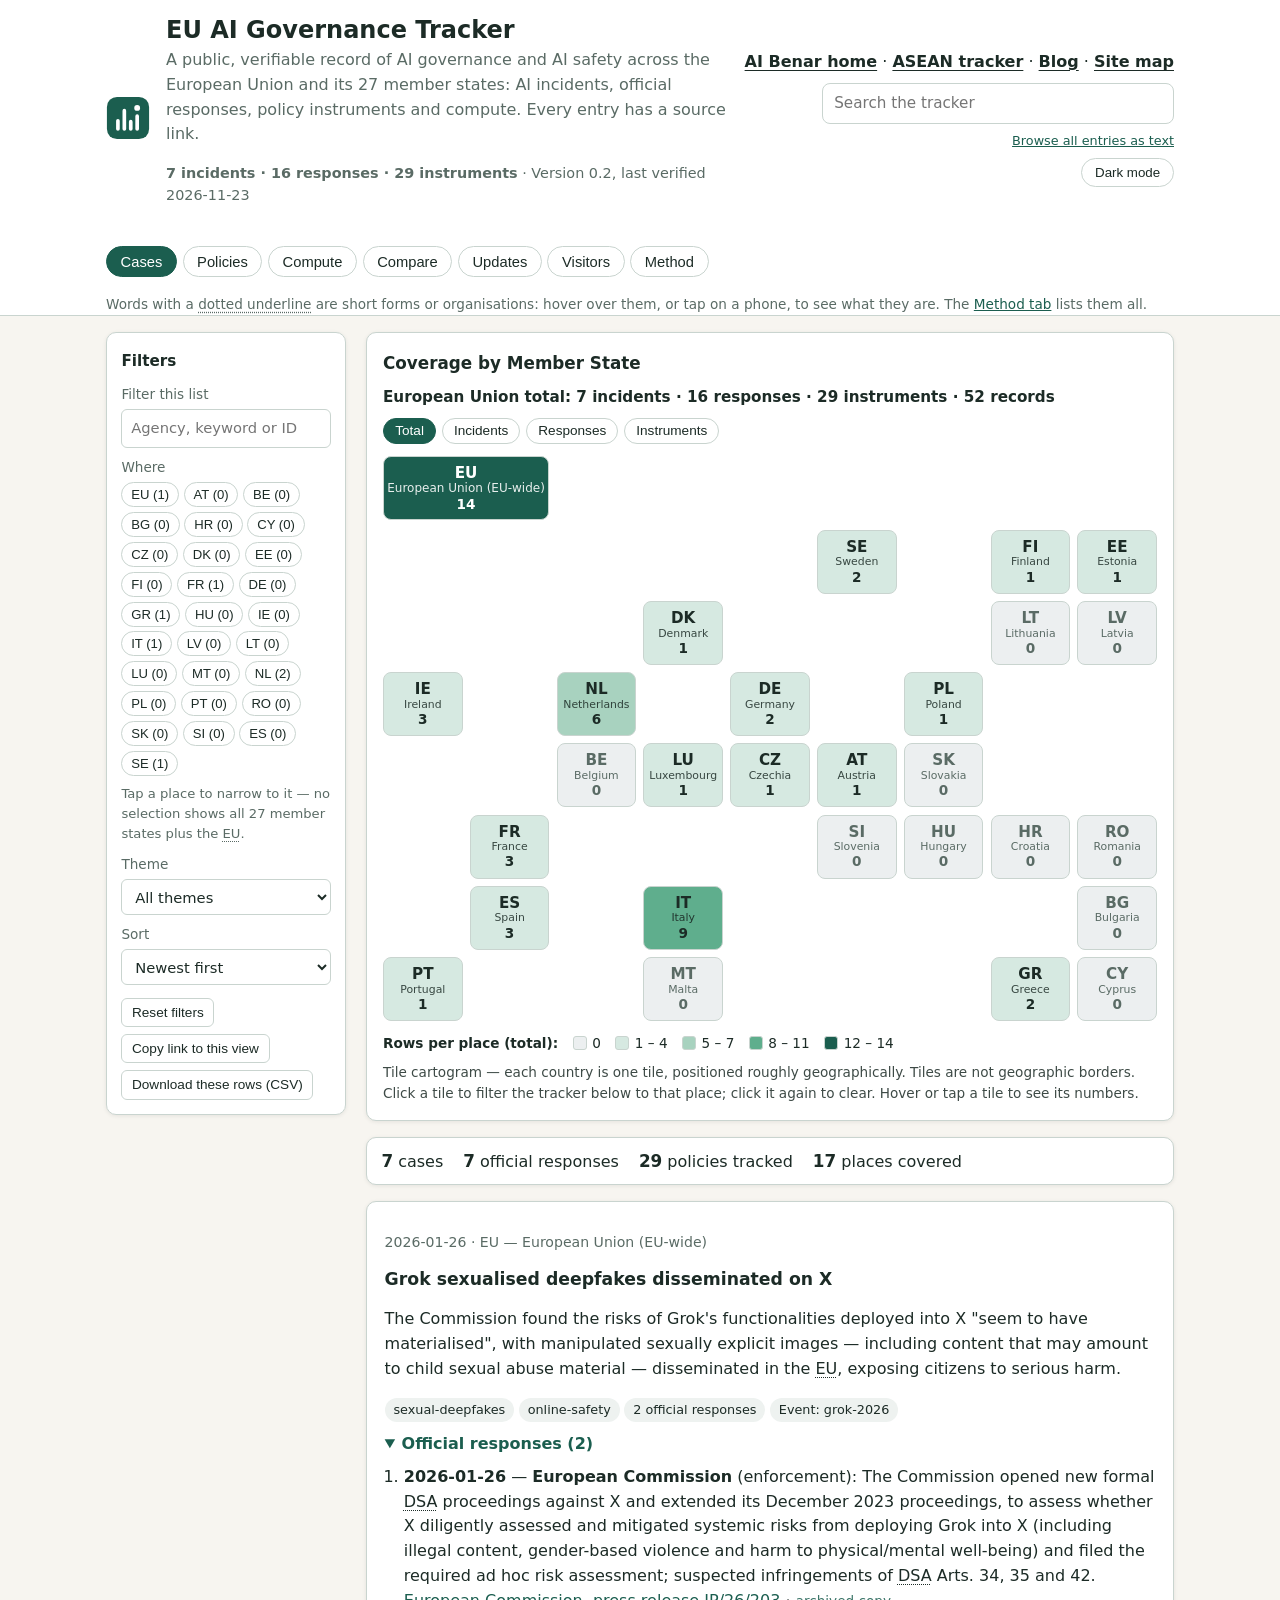
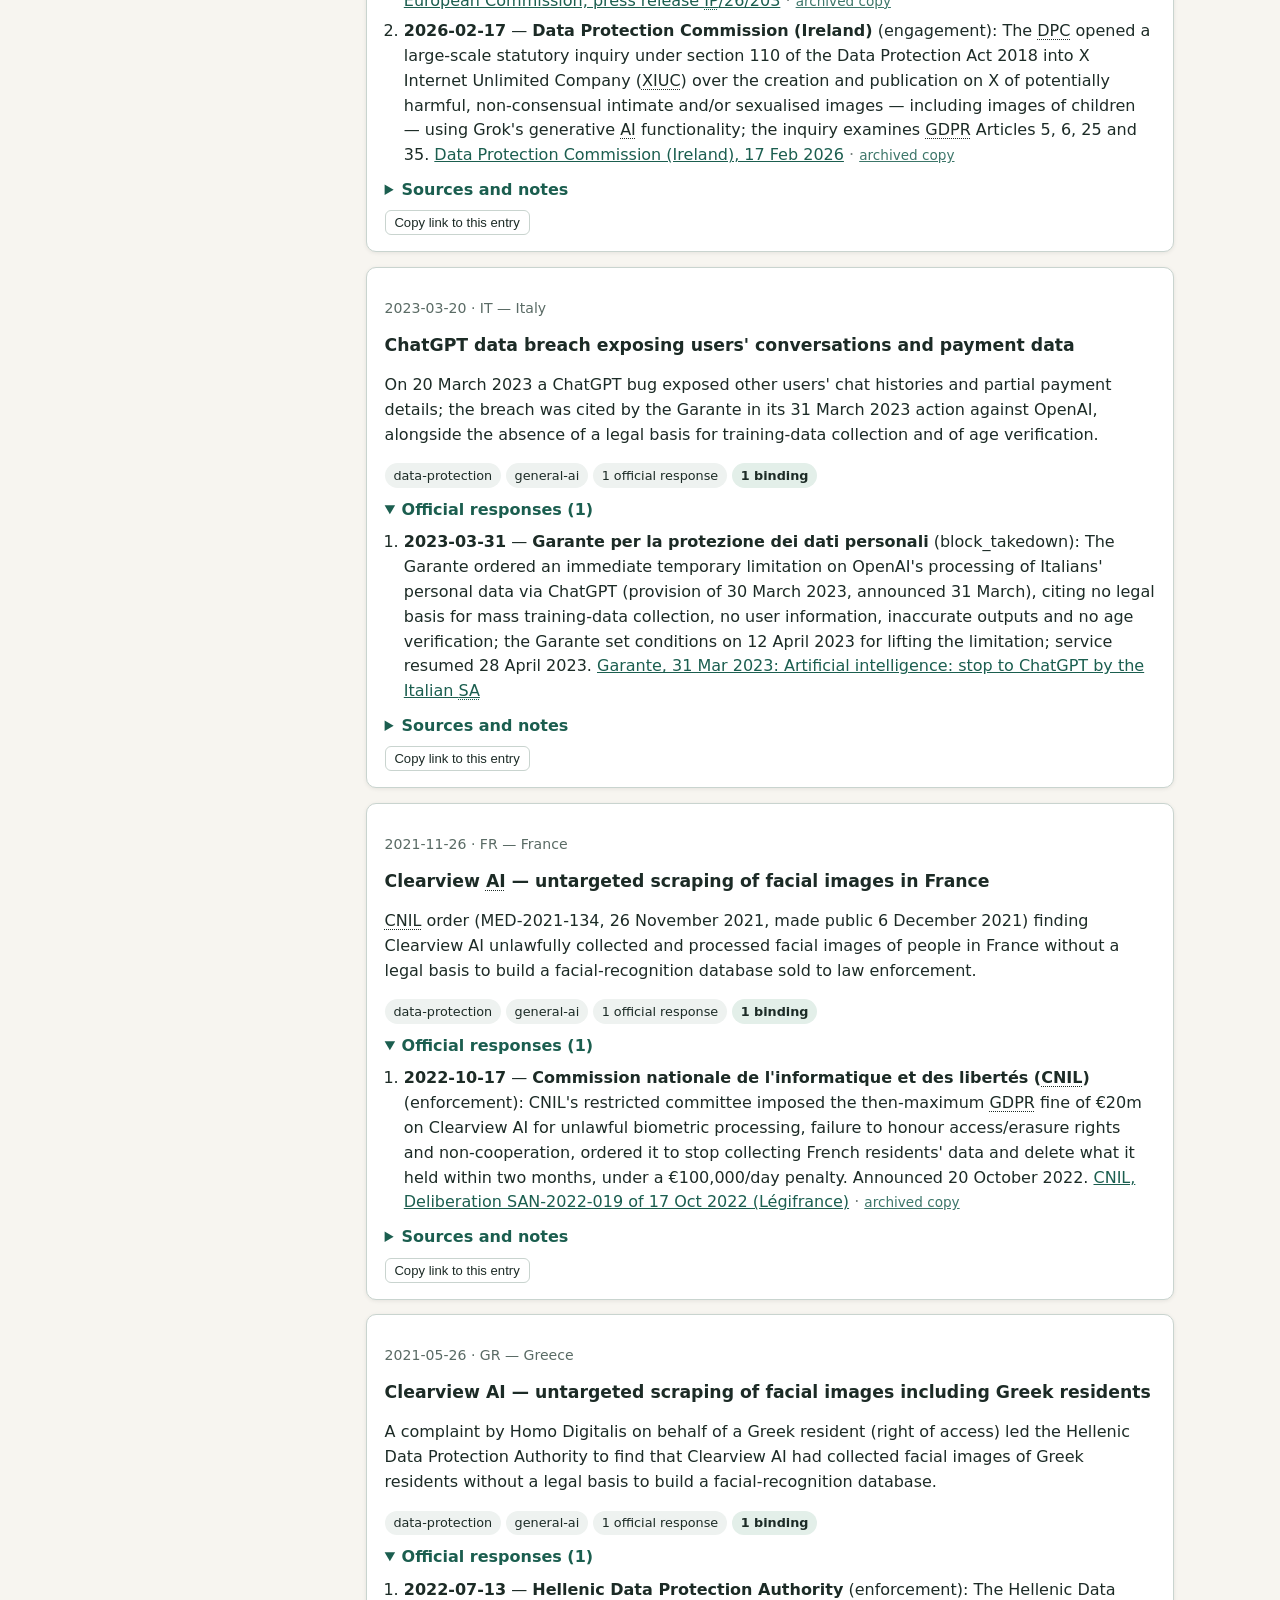
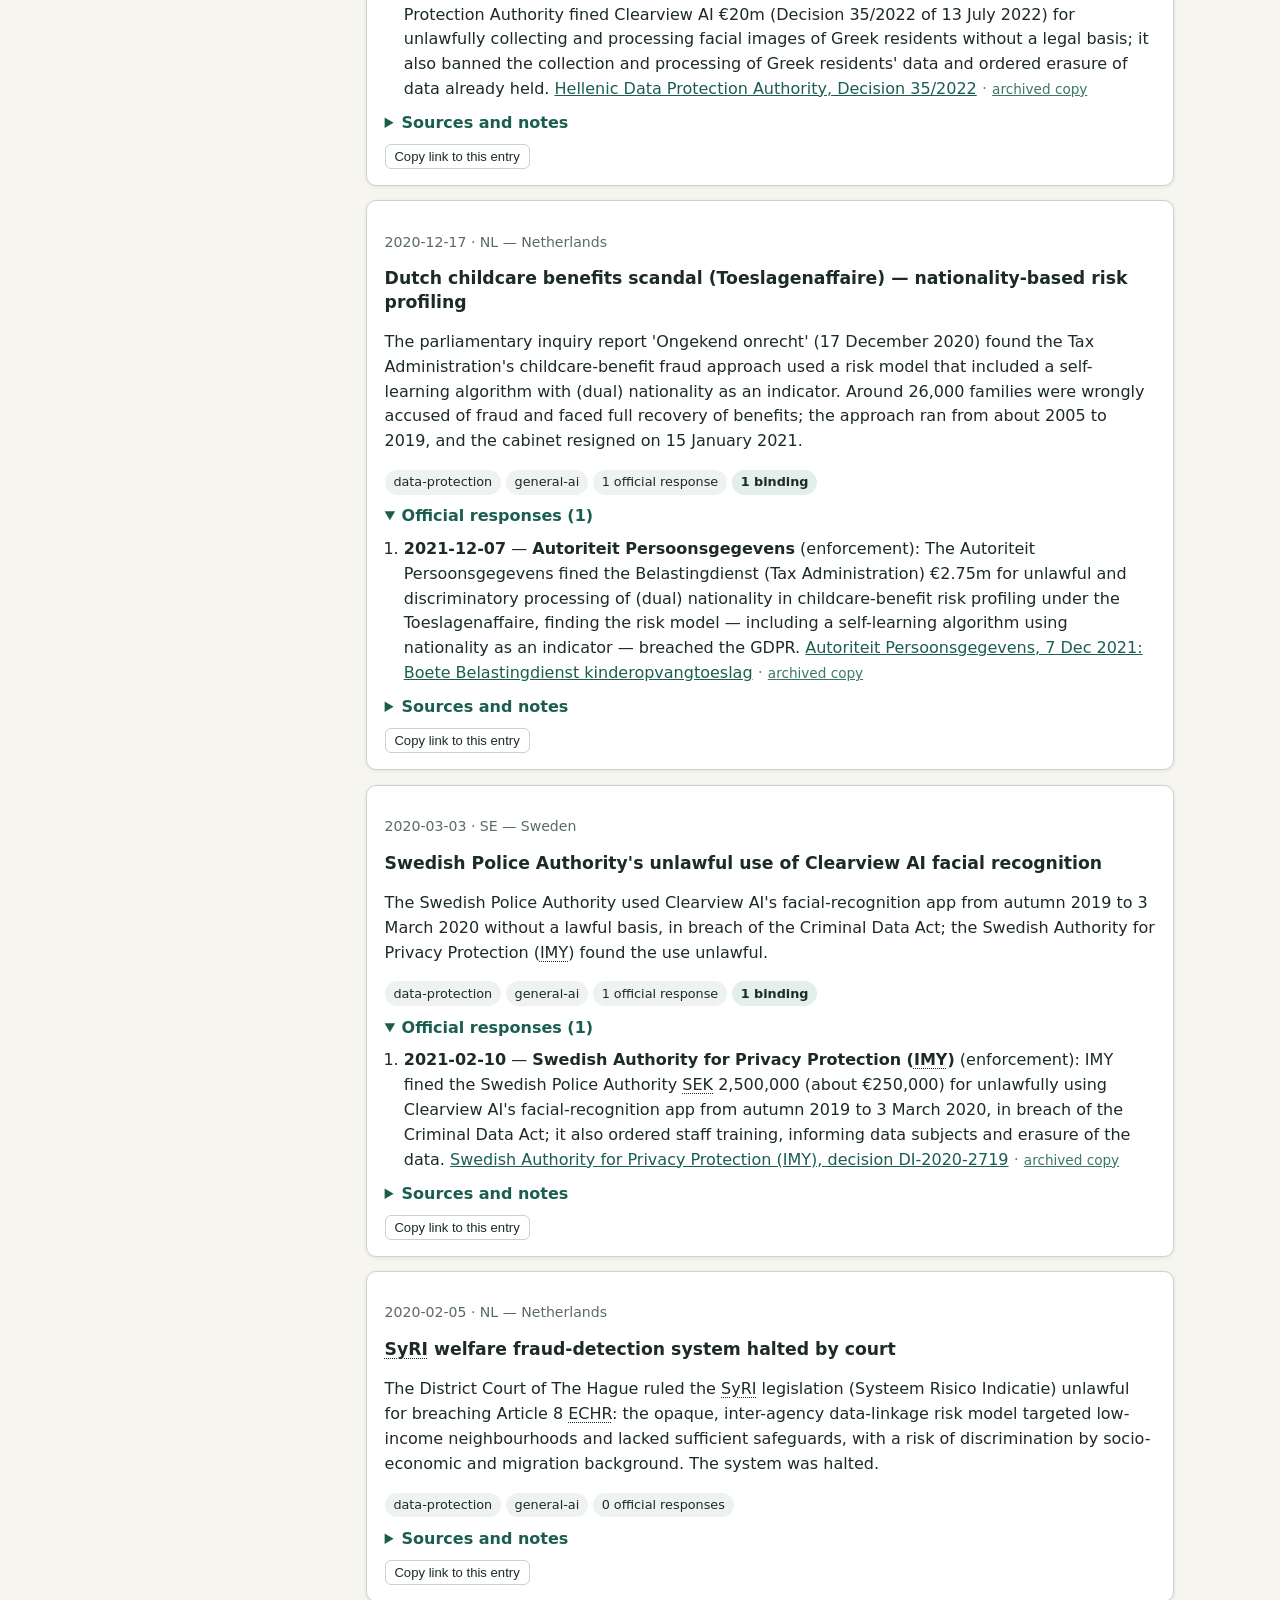
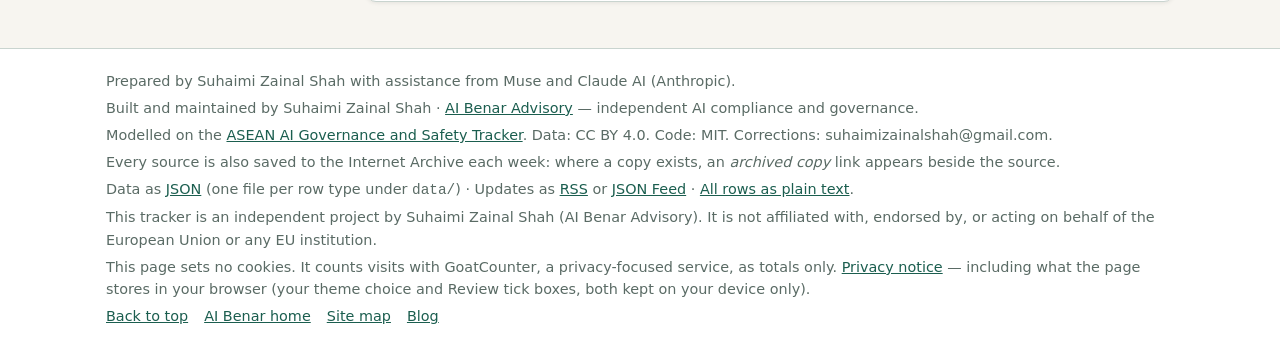
==== commit 8512acfd: "Add files via upload" ====
--- a/index.html
+++ b/index.html
@@ -7,6 +7,12 @@
 <meta http-equiv="Content-Security-Policy" content="default-src 'self'; script-src 'self' 'unsafe-inline' 'wasm-unsafe-eval' https://gc.zgo.at; style-src 'self' 'unsafe-inline'; img-src 'self' data: https://*.goatcounter.com; connect-src 'self' https://*.goatcounter.com; font-src 'self'; object-src 'none'; base-uri 'self'; form-action 'none';">
 <meta name="referrer" content="strict-origin-when-cross-origin">
 <title>EU AI Governance Tracker</title>
+<link rel="canonical" href="https://aibenar.dev/EU-AI-Governance-Tracker/">
+<meta property="og:type" content="website">
+<meta property="og:site_name" content="AI Benar">
+<meta property="og:title" content="EU AI Governance Tracker">
+<meta property="og:description" content="A public, verifiable record of AI governance and AI safety across the European Union and its 27 member states.">
+<meta property="og:url" content="https://aibenar.dev/EU-AI-Governance-Tracker/">
 <meta name="description" content="A public, verifiable record of AI governance and AI safety across the European Union and its 27 member states: AI incidents, official responses, policy instruments and compute. Every entry has a source link.">
 <link rel="icon" href="data:image/svg+xml,%3Csvg xmlns='http://www.w3.org/2000/svg' viewBox='0 0 16 16'%3E%3Crect width='16' height='16' rx='4' fill='%231b5e4f'/%3E%3Cpath d='M4.6 12V8.6M7 12V5.6M9.4 12V9M11.8 12V7.2' stroke='%23ffffff' stroke-width='1.6' stroke-linecap='round'/%3E%3C/svg%3E">
 <link rel="alternate" type="application/rss+xml" title="EU AI Governance Tracker — updates" href="feed.xml">
@@ -163,7 +169,7 @@
       <p class="meta-line"><span class="counts" id="head-counts"></span> · <span id="head-verified"></span></p>
     </div>
     <div class="head-tools">
-      <span><a class="home-link" href="/">AI Benar home</a> · <a class="home-link" href="/ASEAN-AI-Governance-Tracker/">ASEAN tracker</a></span>
+      <span><a class="home-link" href="/">AI Benar home</a> · <a class="home-link" href="/ASEAN-AI-Governance-Tracker/">ASEAN tracker</a> · <a class="home-link" href="/blog/">Blog</a> · <a class="home-link" href="/sitemap/">Site map</a></span>
       <div class="hsearch" id="pf-slot" role="search" aria-label="Search the tracker"></div>
       <button class="theme-toggle" id="theme-toggle" type="button" aria-pressed="false">Dark mode</button>
     </div>
@@ -189,7 +195,7 @@
     <p>This tracker is an independent project by Suhaimi Zainal Shah (AI Benar Advisory). It is not affiliated with, endorsed by, or acting on behalf of the European Union or any EU institution.</p>
     <p>This page sets no cookies. It counts visits with GoatCounter, a privacy-focused service, as totals only. <a href="https://github.com/suhaimizainalshah/EU-AI-Governance-Tracker/blob/main/PRIVACY.md">Privacy notice</a> — including what the page stores in your browser (your theme choice and Review tick boxes, both kept on your device only).</p>
   </div>
-  <div class="wrap"><p class="foot-nav"><a href="#top">Back to top</a><a href="/">AI Benar home</a></p></div>
+  <div class="wrap"><p class="foot-nav"><a href="#top">Back to top</a><a href="/">AI Benar home</a><a href="/sitemap/">Site map</a><a href="/blog/">Blog</a></p></div>
 </footer>
 <a href="#top" class="to-top" id="toTop" aria-label="Back to top" title="Back to top" hidden><svg viewBox="0 0 24 24" width="22" height="22" aria-hidden="true" fill="none" stroke="currentColor" stroke-width="2.2" stroke-linecap="round" stroke-linejoin="round"><path d="M12 19V5M5 12l7-7 7 7"/></svg></a>
 <script>
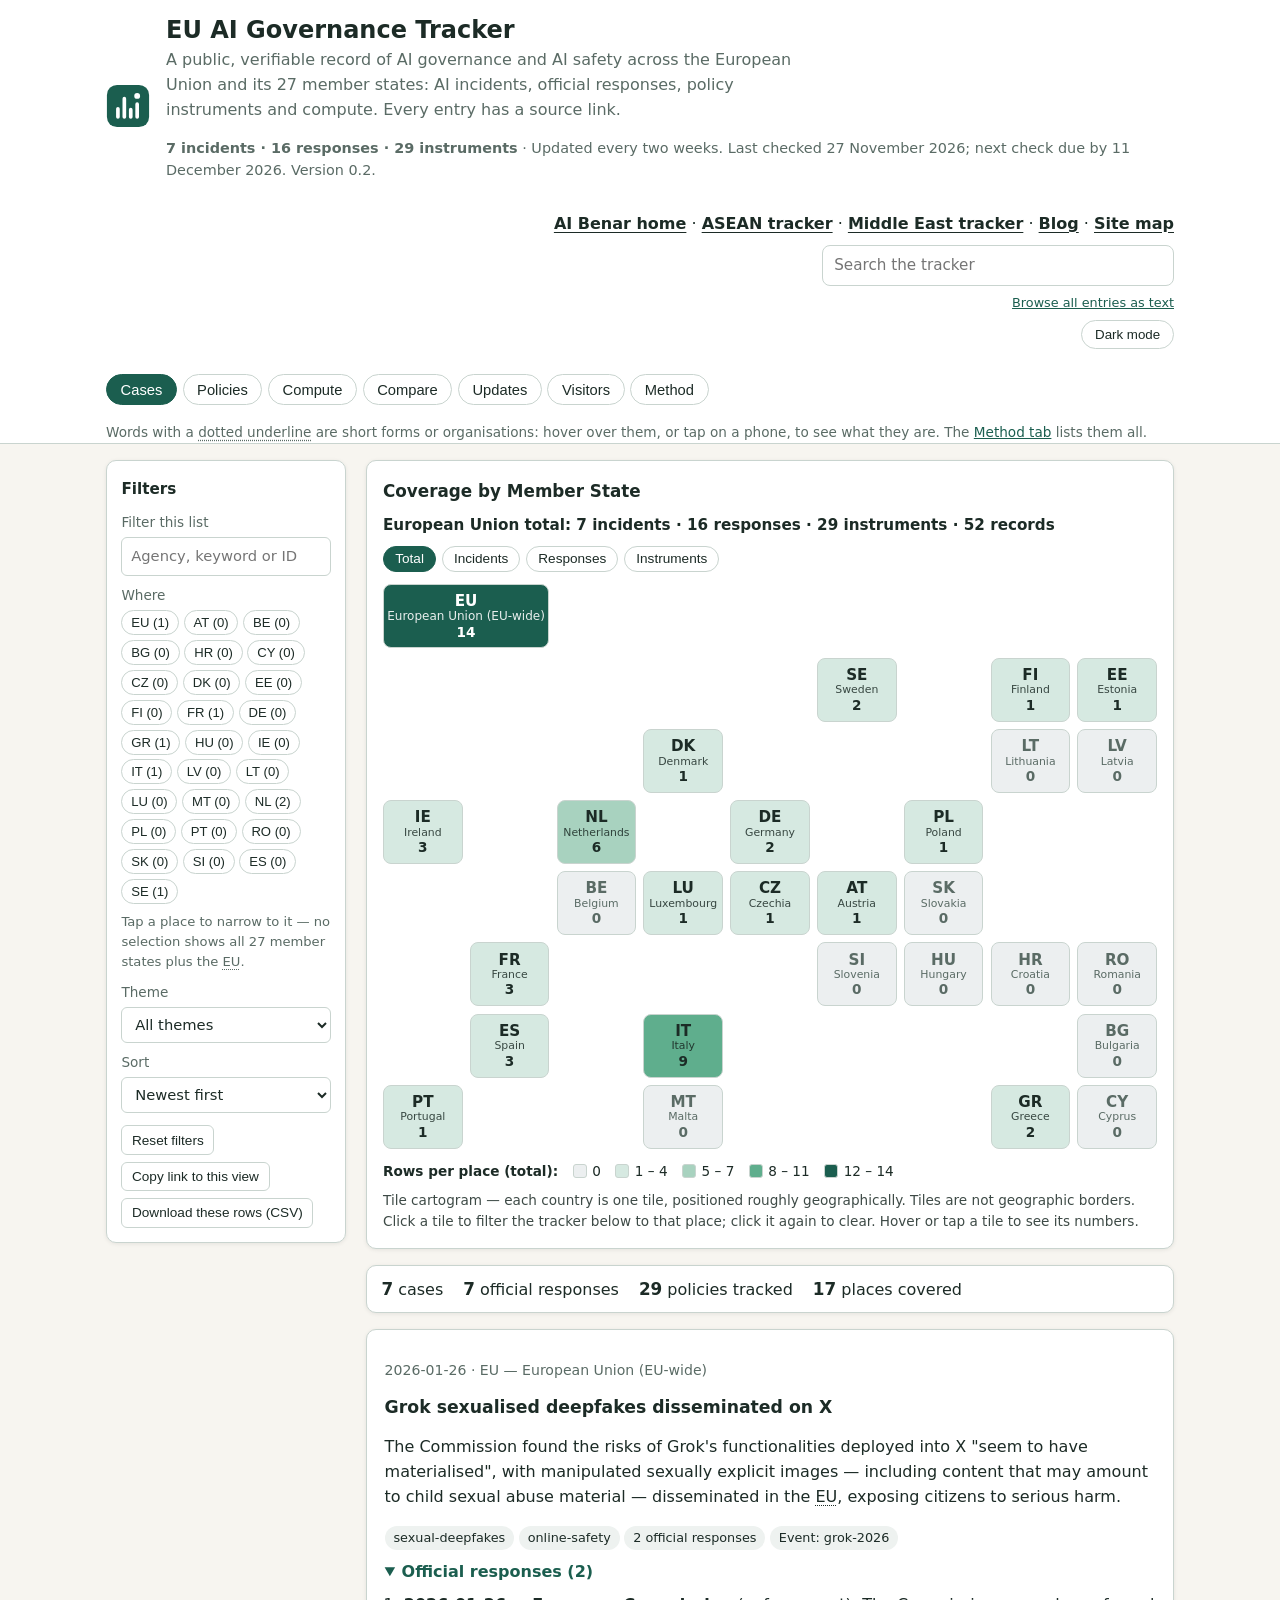
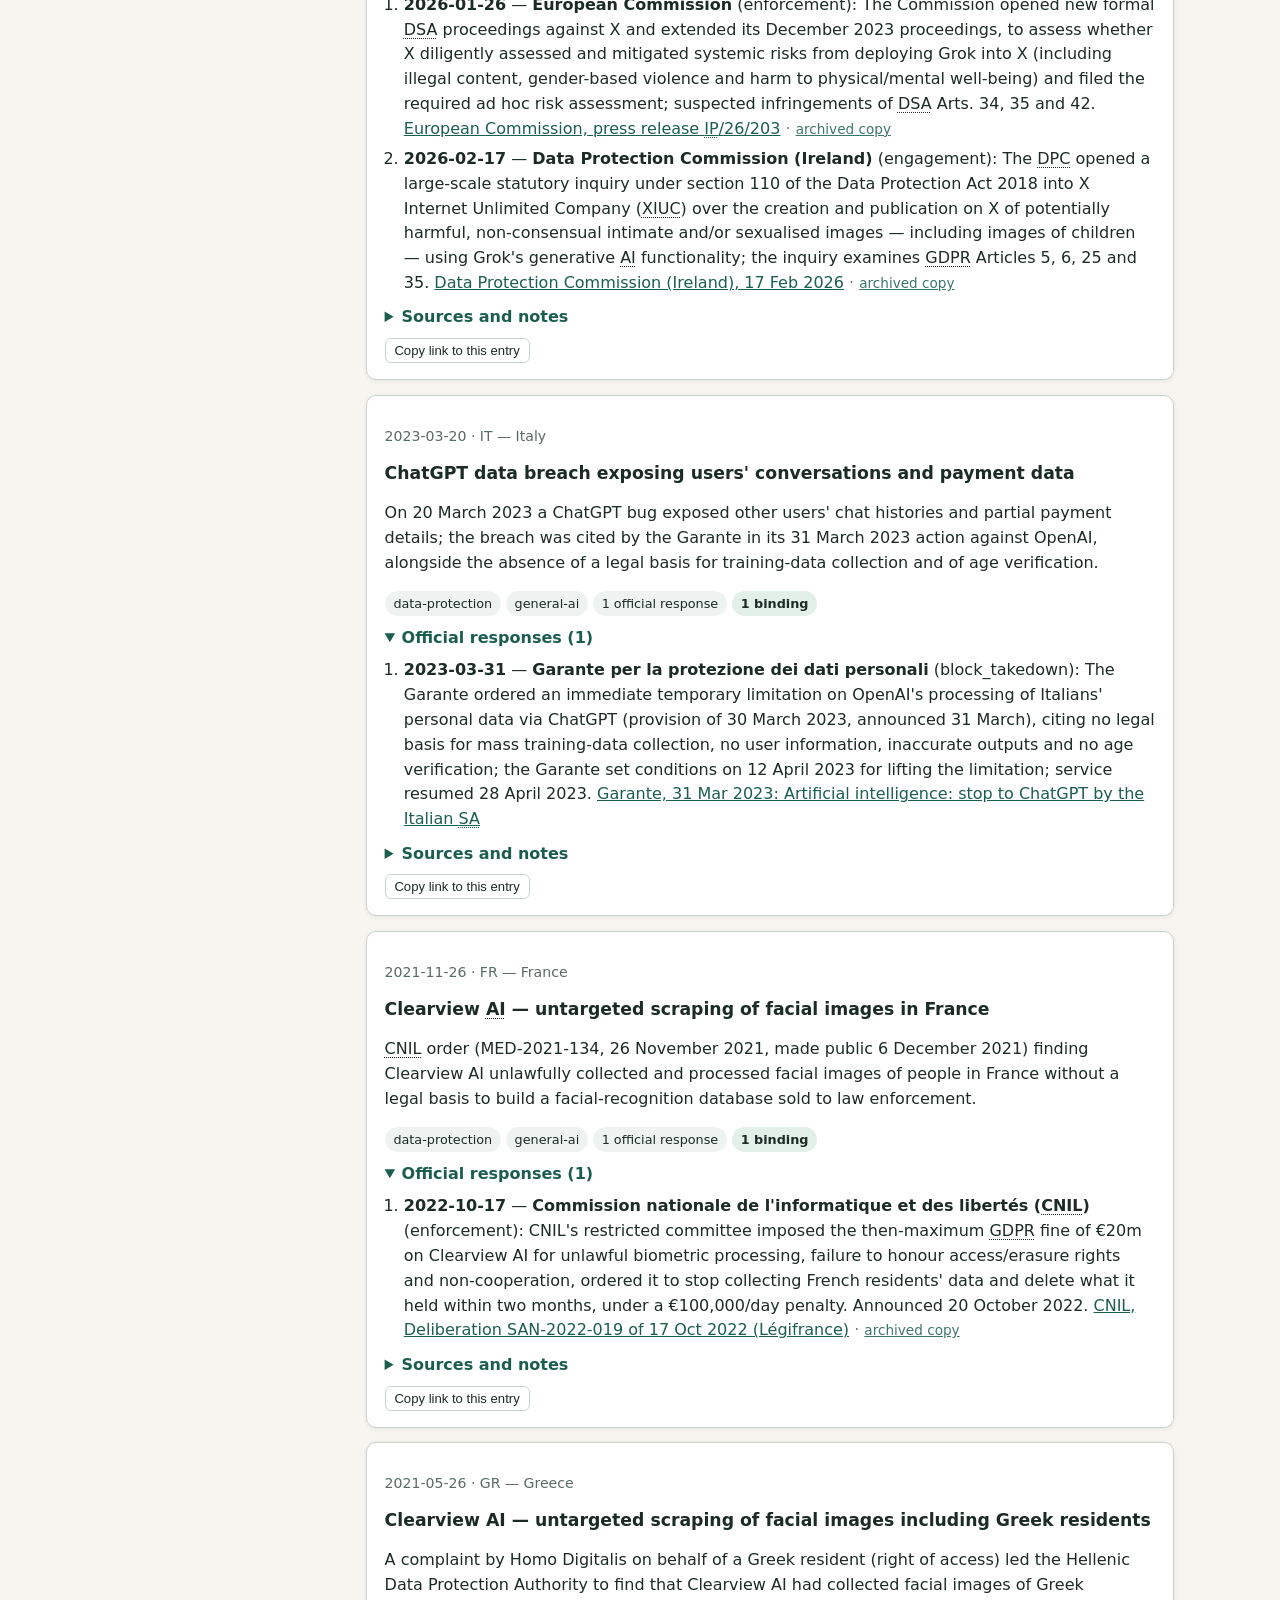
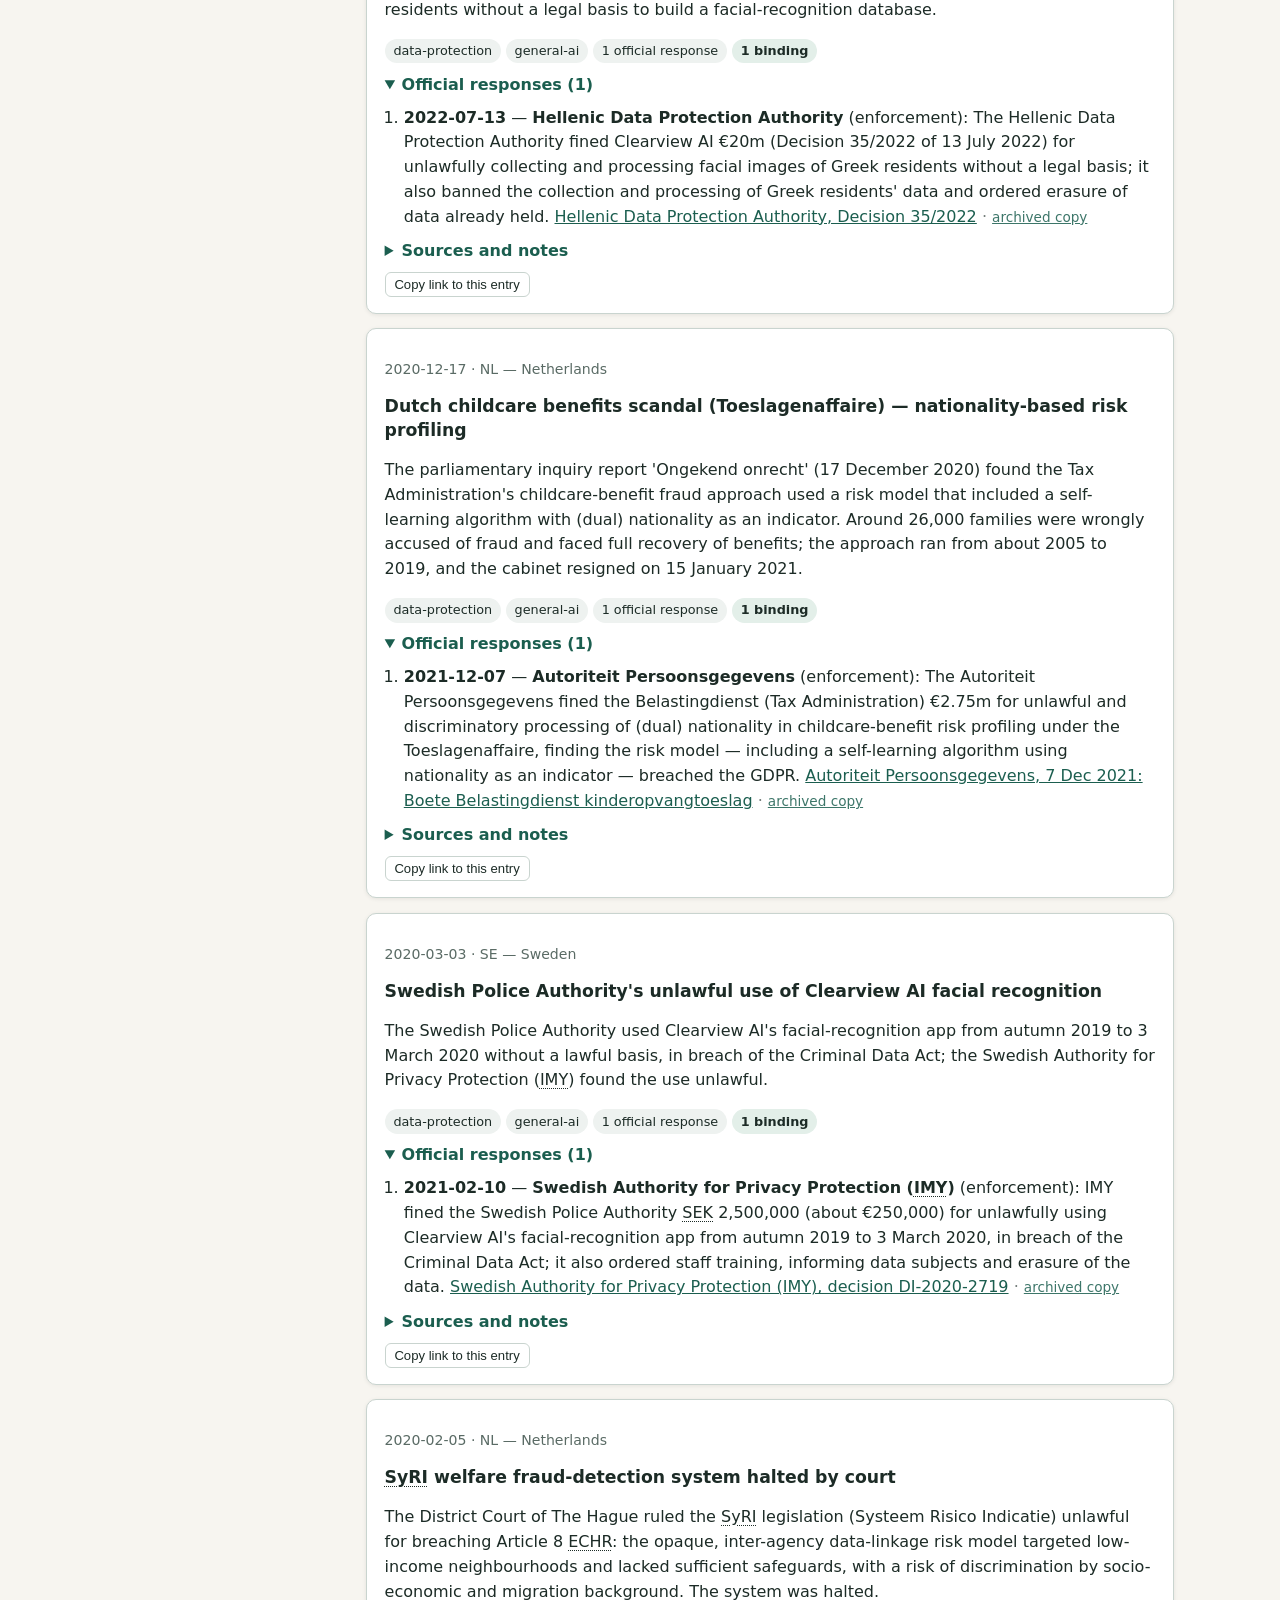
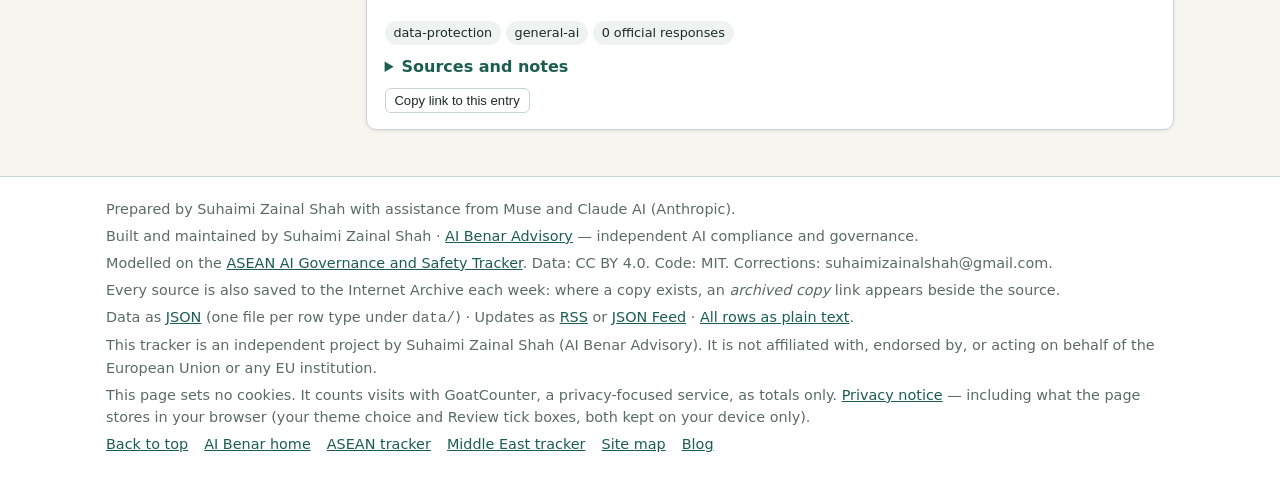
==== commit 9ea14aa6: "Add files via upload" ====
--- a/index.html
+++ b/index.html
@@ -156,6 +156,9 @@
 @media (max-width: 700px) { .hsearch { width:100%; } .hsearch .pf-results:not(:empty) { left:0; right:auto; width:100%; } }
 table.live tr.lead th, table.live tr.lead td { font-weight:700; }
 .small { font-size:.88rem; }
+.overdue{border:2px solid #b07a00;background:#fff6df;color:#3d2a00;border-radius:12px;padding:.7rem 1rem;margin:1rem 0}
+.overdue b{color:#7a4f00}
+@media (prefers-color-scheme:dark){.overdue{background:#2c2412;color:#f3e6c8;border-color:#e9bb5c}.overdue b{color:#e9bb5c}}
 </style>
 </head>
 <body id="top">
@@ -169,7 +172,7 @@
       <p class="meta-line"><span class="counts" id="head-counts"></span> · <span id="head-verified"></span></p>
     </div>
     <div class="head-tools">
-      <span><a class="home-link" href="/">AI Benar home</a> · <a class="home-link" href="/ASEAN-AI-Governance-Tracker/">ASEAN tracker</a> · <a class="home-link" href="/blog/">Blog</a> · <a class="home-link" href="/sitemap/">Site map</a></span>
+      <span><a class="home-link" href="/">AI Benar home</a> · <a class="home-link" href="/ASEAN-AI-Governance-Tracker/">ASEAN tracker</a> · <a class="home-link" href="/Middle-East-AI-Governance-Tracker/">Middle East tracker</a> · <a class="home-link" href="/blog/">Blog</a> · <a class="home-link" href="/sitemap/">Site map</a></span>
       <div class="hsearch" id="pf-slot" role="search" aria-label="Search the tracker"></div>
       <button class="theme-toggle" id="theme-toggle" type="button" aria-pressed="false">Dark mode</button>
     </div>
@@ -180,6 +183,7 @@
   </div>
 </header>
 <main id="main">
+<div class="overdue" id="overdue" role="status" hidden></div>
   <div class="wrap layout">
     <aside id="rail" aria-label="Filters"></aside>
     <div id="view"></div>
@@ -195,7 +199,7 @@
     <p>This tracker is an independent project by Suhaimi Zainal Shah (AI Benar Advisory). It is not affiliated with, endorsed by, or acting on behalf of the European Union or any EU institution.</p>
     <p>This page sets no cookies. It counts visits with GoatCounter, a privacy-focused service, as totals only. <a href="https://github.com/suhaimizainalshah/EU-AI-Governance-Tracker/blob/main/PRIVACY.md">Privacy notice</a> — including what the page stores in your browser (your theme choice and Review tick boxes, both kept on your device only).</p>
   </div>
-  <div class="wrap"><p class="foot-nav"><a href="#top">Back to top</a><a href="/">AI Benar home</a><a href="/sitemap/">Site map</a><a href="/blog/">Blog</a></p></div>
+  <div class="wrap"><p class="foot-nav"><a href="#top">Back to top</a><a href="/">AI Benar home</a><a href="/ASEAN-AI-Governance-Tracker/">ASEAN tracker</a><a href="/Middle-East-AI-Governance-Tracker/">Middle East tracker</a><a href="/sitemap/">Site map</a><a href="/blog/">Blog</a></p></div>
 </footer>
 <a href="#top" class="to-top" id="toTop" aria-label="Back to top" title="Back to top" hidden><svg viewBox="0 0 24 24" width="22" height="22" aria-hidden="true" fill="none" stroke="currentColor" stroke-width="2.2" stroke-linecap="round" stroke-linejoin="round"><path d="M12 19V5M5 12l7-7 7 7"/></svg></a>
 <script>
@@ -207,7 +211,27 @@
 <script src="chart-builder.js"></script>
 <script src="compute.js"></script>
 <script>
-const DATA = {"meta": {"version": "0.2", "verified": "2026-11-23", "built": "2026-11-23", "credit": "Prepared by Suhaimi Zainal Shah with assistance from Muse and Claude AI (Anthropic).", "counts": {"incidents": 7, "responses": 16, "instruments": 29, "backlog": 6}, "analytics": {"goatcounter": "suhaimizs"}}, "places": [{"code": "EU", "name": "European Union (EU-wide)"}, {"code": "AT", "name": "Austria"}, {"code": "BE", "name": "Belgium"}, {"code": "BG", "name": "Bulgaria"}, {"code": "HR", "name": "Croatia"}, {"code": "CY", "name": "Cyprus"}, {"code": "CZ", "name": "Czechia"}, {"code": "DK", "name": "Denmark"}, {"code": "EE", "name": "Estonia"}, {"code": "FI", "name": "Finland"}, {"code": "FR", "name": "France"}, {"code": "DE", "name": "Germany"}, {"code": "GR", "name": "Greece"}, {"code": "HU", "name": "Hungary"}, {"code": "IE", "name": "Ireland"}, {"code": "IT", "name": "Italy"}, {"code": "LV", "name": "Latvia"}, {"code": "LT", "name": "Lithuania"}, {"code": "LU", "name": "Luxembourg"}, {"code": "MT", "name": "Malta"}, {"code": "NL", "name": "Netherlands"}, {"code": "PL", "name": "Poland"}, {"code": "PT", "name": "Portugal"}, {"code": "RO", "name": "Romania"}, {"code": "SK", "name": "Slovakia"}, {"code": "SI", "name": "Slovenia"}, {"code": "ES", "name": "Spain"}, {"code": "SE", "name": "Sweden"}], "coverage": {"EU": {"name": "European Union (EU-wide)", "incidents": 1, "incidents_with_response": 1, "responses": 3, "binding": 0, "instruments": 10, "total": 14}, "AT": {"name": "Austria", "incidents": 0, "incidents_with_response": 0, "responses": 0, "binding": 0, "instruments": 1, "total": 1}, "BE": {"name": "Belgium", "incidents": 0, "incidents_with_response": 0, "responses": 0, "binding": 0, "instruments": 0, "total": 0}, "BG": {"name": "Bulgaria", "incidents": 0, "incidents_with_response": 0, "responses": 0, "binding": 0, "instruments": 0, "total": 0}, "HR": {"name": "Croatia", "incidents": 0, "incidents_with_response": 0, "responses": 0, "binding": 0, "instruments": 0, "total": 0}, "CY": {"name": "Cyprus", "incidents": 0, "incidents_with_response": 0, "responses": 0, "binding": 0, "instruments": 0, "total": 0}, "CZ": {"name": "Czechia", "incidents": 0, "incidents_with_response": 0, "responses": 0, "binding": 0, "instruments": 1, "total": 1}, "DK": {"name": "Denmark", "incidents": 0, "incidents_with_response": 0, "responses": 0, "binding": 0, "instruments": 1, "total": 1}, "EE": {"name": "Estonia", "incidents": 0, "incidents_with_response": 0, "responses": 0, "binding": 0, "instruments": 1, "total": 1}, "FI": {"name": "Finland", "incidents": 0, "incidents_with_response": 0, "responses": 0, "binding": 0, "instruments": 1, "total": 1}, "FR": {"name": "France", "incidents": 1, "incidents_with_response": 1, "responses": 1, "binding": 1, "instruments": 1, "total": 3}, "DE": {"name": "Germany", "incidents": 0, "incidents_with_response": 0, "responses": 0, "binding": 0, "instruments": 2, "total": 2}, "GR": {"name": "Greece", "incidents": 1, "incidents_with_response": 1, "responses": 1, "binding": 1, "instruments": 0, "total": 2}, "HU": {"name": "Hungary", "incidents": 0, "incidents_with_response": 0, "responses": 0, "binding": 0, "instruments": 0, "total": 0}, "IE": {"name": "Ireland", "incidents": 0, "incidents_with_response": 0, "responses": 2, "binding": 1, "instruments": 1, "total": 3}, "IT": {"name": "Italy", "incidents": 1, "incidents_with_response": 1, "responses": 5, "binding": 5, "instruments": 3, "total": 9}, "LV": {"name": "Latvia", "incidents": 0, "incidents_with_response": 0, "responses": 0, "binding": 0, "instruments": 0, "total": 0}, "LT": {"name": "Lithuania", "incidents": 0, "incidents_with_response": 0, "responses": 0, "binding": 0, "instruments": 0, "total": 0}, "LU": {"name": "Luxembourg", "incidents": 0, "incidents_with_response": 0, "responses": 0, "binding": 0, "instruments": 1, "total": 1}, "MT": {"name": "Malta", "incidents": 0, "incidents_with_response": 0, "responses": 0, "binding": 0, "instruments": 0, "total": 0}, "NL": {"name": "Netherlands", "incidents": 2, "incidents_with_response": 1, "responses": 3, "binding": 3, "instruments": 1, "total": 6}, "PL": {"name": "Poland", "incidents": 0, "incidents_with_response": 0, "responses": 0, "binding": 0, "instruments": 1, "total": 1}, "PT": {"name": "Portugal", "incidents": 0, "incidents_with_response": 0, "responses": 0, "binding": 0, "instruments": 1, "total": 1}, "RO": {"name": "Romania", "incidents": 0, "incidents_with_response": 0, "responses": 0, "binding": 0, "instruments": 0, "total": 0}, "SK": {"name": "Slovakia", "incidents": 0, "incidents_with_response": 0, "responses": 0, "binding": 0, "instruments": 0, "total": 0}, "SI": {"name": "Slovenia", "incidents": 0, "incidents_with_response": 0, "responses": 0, "binding": 0, "instruments": 0, "total": 0}, "ES": {"name": "Spain", "incidents": 0, "incidents_with_response": 0, "responses": 0, "binding": 0, "instruments": 3, "total": 3}, "SE": {"name": "Sweden", "incidents": 1, "incidents_with_response": 1, "responses": 1, "binding": 1, "instruments": 0, "total": 2}}, "compute": {"measures": [{"id": "CM-EU-09", "jurisdiction": "EU", "date": "2026-11-05", "date_precision": "day", "kind": "public_investment", "actor": "EuroHPC Joint Undertaking", "title": "AI Gigafactories deadline extended for Lot 1", "summary": "The deadline for Lot 1 tenders was extended to 4 February 2027 so member states can complete budget procedures; Lot 2 still closes on 3 December 2026.", "binding": "no", "source_title": "EuroHPC JU: AI Gigafactories call for tenders", "source_url": "https://eurohpc-ju.europa.eu/call-tenders-selection-artificial-intelligence-gigafactory-consortia-and-establishment-ai_en", "more_sources": "", "source_language": "en", "verified_on": "2026-11-26", "confidence": "high"}, {"id": "CM-EU-08", "jurisdiction": "EU", "date": "2026-09-21", "date_precision": "day", "kind": "data_centre_rule", "actor": "European Commission", "title": "A rating scheme and label for data centres adopted", "summary": "The Commission adopted a delegated regulation setting up a common EU rating scheme for data centres. Its label would show each data centre's name, operator and location. A delegated regulation enters into force only if the Parliament and Council do not object.", "binding": "no", "source_title": "Commission Delegated Regulation C(2026) 3472 (Council register)", "source_url": "https://data.consilium.europa.eu/doc/document/ST-13444-2026-INIT/en/pdf", "more_sources": "https://energy.ec.europa.eu/topics/energy-efficiency/energy-efficiency-targets-directive-and-rules/energy-efficiency-directive/energy-performance-data-centres_en", "source_language": "en", "verified_on": "2026-11-26", "confidence": "medium"}, {"id": "CM-DE-01", "jurisdiction": "DE", "date": "2026-08-14", "date_precision": "day", "kind": "publication", "actor": "German Federal Ministry for Economic Affairs", "title": "Germany publishes its data-centre register", "summary": "Germany's energy-efficiency register for data centres was published, giving official data on data centres in Germany for the first time. The Federal Environment Agency says the coverage of published data centres is highly incomplete.", "binding": "no", "source_title": "Umweltbundesamt: Rechenzentrumsregister", "source_url": "https://www.umweltbundesamt.de/themen/rechenzentrumsregister-daten-widerlegen-hohe", "more_sources": "https://www.bundeswirtschaftsministerium.de/RZReg/rechenzentrums-register.html", "source_language": "en", "verified_on": "2026-11-26", "confidence": "high"}, {"id": "CM-EU-07", "jurisdiction": "EU", "date": "2026-08-02", "date_precision": "day", "kind": "ai_rule", "actor": "European Commission (AI Office)", "title": "Commission's enforcement powers for general-purpose AI apply", "summary": "From 2 August 2026, the Commission can enforce the obligations for providers of general-purpose AI models, including with fines. Models already on the market before 2 August 2025 must comply by 2 August 2027.", "binding": "yes", "source_title": "Commission: guidelines for providers of general-purpose AI models", "source_url": "https://digital-strategy.ec.europa.eu/en/news/learn-more-about-guidelines-providers-general-purpose-ai-models", "more_sources": "", "source_language": "en", "verified_on": "2026-11-26", "confidence": "high"}, {"id": "CM-EU-06", "jurisdiction": "EU", "date": "2026-07-30", "date_precision": "day", "kind": "public_investment", "actor": "European Commission and EuroHPC Joint Undertaking", "title": "Call for tenders for up to seven AI Gigafactories", "summary": "The EU opened a call for tenders for up to seven AI Gigafactories, with up to EUR 10 billion of EU and national funding expected to unlock at least EUR 20 billion of private investment. Selection is expected in early 2027.", "binding": "no", "source_title": "Commission press release, 30 July 2026", "source_url": "https://digital-strategy.ec.europa.eu/en/news/eu-launches-ai-gigafactories-call-boost-europes-computing-capacity-and-unlock-more-eu30-billion", "more_sources": "", "source_language": "en", "verified_on": "2026-11-26", "confidence": "high"}, {"id": "CM-IE-01", "jurisdiction": "IE", "date": "2026-07-07", "date_precision": "day", "kind": "publication", "actor": "Central Statistics Office, Ireland", "title": "Data centres used 23% of Ireland's metered electricity in 2025", "summary": "The CSO reported that data centres used 7,663 GWh of electricity in 2025, 23% of all metered electricity, up from 5% in 2015. The figures come from meter data.", "binding": "no", "source_title": "CSO: Data Centres Metered Electricity Consumption 2025", "source_url": "https://www.cso.ie/en/releasesandpublications/ep/p-dcmec/datacentresmeteredelectricityconsumption2025/keyfindings/", "more_sources": "", "source_language": "en", "verified_on": "2026-11-26", "confidence": "high"}, {"id": "CM-EU-05", "jurisdiction": "EU", "date": "2025-10-10", "date_precision": "day", "kind": "public_investment", "actor": "EuroHPC Joint Undertaking", "title": "Six more AI Factories selected: 19 across 16 member states", "summary": "Six further AI Factories were selected, bringing the network to 19 AI Factories across 16 member states, complemented by 13 smaller AI Factory Antennas announced on 13 October 2025.", "binding": "no", "source_title": "Commission: EU announces AI Factories Antennas", "source_url": "https://digital-strategy.ec.europa.eu/en/news/eu-announces-ai-factories-antennas-across-member-states-and-partner-countries", "more_sources": "", "source_language": "en", "verified_on": "2026-11-26", "confidence": "high"}, {"id": "CM-EU-04", "jurisdiction": "EU", "date": "2025-08-02", "date_precision": "day", "kind": "ai_rule", "actor": "European Union (AI Act)", "title": "AI Act rules for general-purpose AI models start to apply", "summary": "Providers of general-purpose AI models must meet transparency and copyright obligations. Models trained with more than 10^25 floating-point operations are presumed to carry systemic risk, and their providers must notify the Commission and assess and mitigate those risks. The Commission says this threshold is under review.", "binding": "yes", "source_title": "Commission press release, 1 August 2025", "source_url": "https://digital-strategy.ec.europa.eu/en/news/eu-rules-general-purpose-ai-models-start-apply-bringing-more-transparency-safety-and-accountability", "more_sources": "https://digital-strategy.ec.europa.eu/en/factpages/general-purpose-ai-obligations-under-ai-act", "source_language": "en", "verified_on": "2026-11-26", "confidence": "high"}, {"id": "CM-EU-03", "jurisdiction": "EU", "date": "2025-07-10", "date_precision": "day", "kind": "guidance", "actor": "European Commission", "title": "General-Purpose AI Code of Practice received", "summary": "The Commission received the final General-Purpose AI Code of Practice from independent experts: a voluntary tool explaining how providers can meet their AI Act obligations, including safety and security for models with systemic risk.", "binding": "no", "source_title": "Commission: guidelines for providers of general-purpose AI models", "source_url": "https://digital-strategy.ec.europa.eu/en/news/learn-more-about-guidelines-providers-general-purpose-ai-models", "more_sources": "", "source_language": "en", "verified_on": "2026-11-26", "confidence": "high"}, {"id": "CM-EU-02", "jurisdiction": "EU", "date": "2025-02-09", "date_precision": "day", "kind": "public_investment", "actor": "European Commission", "title": "InvestAI announced: EUR 20 billion for AI Gigafactories", "summary": "Commission President von der Leyen announced that EUR 20 billion would be mobilised to finance several AI Gigafactories across the EU.", "binding": "no", "source_title": "European Commission: AI Gigafactories", "source_url": "https://commission.europa.eu/topics/competitiveness/competitiveness-coordination-tool-projects/ai-gigafactories_en", "more_sources": "", "source_language": "en", "verified_on": "2026-11-26", "confidence": "high"}, {"id": "CM-EU-01", "jurisdiction": "EU", "date": "2024-03-14", "date_precision": "day", "kind": "data_centre_rule", "actor": "European Commission", "title": "Data centres of 500 kW or more must report their energy use", "summary": "A delegated regulation under the Energy Efficiency Directive requires operators of data centres with an installed IT power demand of at least 500 kW to report energy and water indicators every year to a European database. The data is published only in aggregated form.", "binding": "yes", "source_title": "Commission Delegated Regulation (EU) 2024/1364 (EUR-Lex)", "source_url": "https://eur-lex.europa.eu/eli/reg_del/2024/1364/oj", "more_sources": "https://energy.ec.europa.eu/topics/energy-efficiency/energy-efficiency-targets-directive-and-rules/energy-efficiency-directive/energy-performance-data-centres_en", "source_language": "en", "verified_on": "2026-11-26", "confidence": "high"}], "sites": [{"id": "AIF-FI-01", "country": "FI", "place": "", "name": "LUMI AI Factory", "operator": "Consortium led by Finland, with Czechia, Denmark, Estonia, Norway and Poland", "status": "selected", "capacity_mw": "", "capacity_basis": "", "ai_focus": "yes", "announced": "2024-12", "source_title": "EuroHPC JU: first seven AI Factories (10 December 2024)", "source_url": "https://eurohpc-ju.europa.eu/selection-first-seven-ai-factories-drive-europes-leadership-ai-2024-12-10_en", "source_language": "en", "verified_on": "2026-11-26", "confidence": "high", "notes": ""}, {"id": "AIF-SE-01", "country": "SE", "place": "", "name": "MIMER", "operator": "", "status": "selected", "capacity_mw": "", "capacity_basis": "", "ai_focus": "yes", "announced": "2024-12", "source_title": "EuroHPC JU: first seven AI Factories (10 December 2024)", "source_url": "https://eurohpc-ju.europa.eu/selection-first-seven-ai-factories-drive-europes-leadership-ai-2024-12-10_en", "source_language": "en", "verified_on": "2026-11-26", "confidence": "high", "notes": ""}, {"id": "AIF-LU-01", "country": "LU", "place": "", "name": "MeluXina-AI", "operator": "Coordinated by LuxProvide", "status": "selected", "capacity_mw": "", "capacity_basis": "", "ai_focus": "yes", "announced": "2024-12", "source_title": "EuroHPC JU: first seven AI Factories (10 December 2024)", "source_url": "https://eurohpc-ju.europa.eu/selection-first-seven-ai-factories-drive-europes-leadership-ai-2024-12-10_en", "source_language": "en", "verified_on": "2026-11-26", "confidence": "high", "notes": ""}, {"id": "AIF-GR-01", "country": "GR", "place": "", "name": "Pharos", "operator": "", "status": "selected", "capacity_mw": "", "capacity_basis": "", "ai_focus": "yes", "announced": "2024-12", "source_title": "EuroHPC JU: first seven AI Factories (10 December 2024)", "source_url": "https://eurohpc-ju.europa.eu/selection-first-seven-ai-factories-drive-europes-leadership-ai-2024-12-10_en", "source_language": "en", "verified_on": "2026-11-26", "confidence": "high", "notes": ""}, {"id": "AIF-ES-01", "country": "ES", "place": "", "name": "BSC AI Factory", "operator": "Barcelona Supercomputing Center", "status": "selected", "capacity_mw": "", "capacity_basis": "", "ai_focus": "yes", "announced": "2024-12", "source_title": "EuroHPC JU: first seven AI Factories (10 December 2024)", "source_url": "https://eurohpc-ju.europa.eu/selection-first-seven-ai-factories-drive-europes-leadership-ai-2024-12-10_en", "source_language": "en", "verified_on": "2026-11-26", "confidence": "high", "notes": "An upgrade of the MareNostrum 5 supercomputer, not a new machine."}, {"id": "AIF-DE-01", "country": "DE", "place": "", "name": "HammerHAI", "operator": "", "status": "selected", "capacity_mw": "", "capacity_basis": "", "ai_focus": "yes", "announced": "", "source_title": "European Commission: AI Factories (list)", "source_url": "https://digital-strategy.ec.europa.eu/en/policies/ai-factories", "source_language": "en", "verified_on": "2026-11-26", "confidence": "high", "notes": "Germany has two AI Factories, one selected in December 2024 and one in March 2025."}, {"id": "AIF-DE-02", "country": "DE", "place": "", "name": "JAIF", "operator": "", "status": "selected", "capacity_mw": "", "capacity_basis": "", "ai_focus": "yes", "announced": "", "source_title": "European Commission: AI Factories (list)", "source_url": "https://digital-strategy.ec.europa.eu/en/policies/ai-factories", "source_language": "en", "verified_on": "2026-11-26", "confidence": "high", "notes": "Germany has two AI Factories, one selected in December 2024 and one in March 2025."}, {"id": "AIF-AT-01", "country": "AT", "place": "", "name": "AI Factory Austria (AI:AT)", "operator": "", "status": "selected", "capacity_mw": "", "capacity_basis": "", "ai_focus": "yes", "announced": "2025-03", "source_title": "EuroHPC JU: six additional AI Factories (12 March 2025)", "source_url": "https://eurohpc-ju.europa.eu/eurohpc-ju-selects-additional-ai-factories-strengthen-europes-ai-leadership-2025-03-12_en", "source_language": "en", "verified_on": "2026-11-26", "confidence": "high", "notes": ""}, {"id": "AIF-BG-01", "country": "BG", "place": "", "name": "BRAIN++ (Bulgarian Robotics and AI Nexus)", "operator": "", "status": "selected", "capacity_mw": "", "capacity_basis": "", "ai_focus": "yes", "announced": "2025-03", "source_title": "EuroHPC JU: six additional AI Factories (12 March 2025)", "source_url": "https://eurohpc-ju.europa.eu/eurohpc-ju-selects-additional-ai-factories-strengthen-europes-ai-leadership-2025-03-12_en", "source_language": "en", "verified_on": "2026-11-26", "confidence": "high", "notes": ""}, {"id": "AIF-PL-01", "country": "PL", "place": "", "name": "PIAST AI Factory", "operator": "", "status": "selected", "capacity_mw": "", "capacity_basis": "", "ai_focus": "yes", "announced": "2025-03", "source_title": "EuroHPC JU: six additional AI Factories (12 March 2025)", "source_url": "https://eurohpc-ju.europa.eu/eurohpc-ju-selects-additional-ai-factories-strengthen-europes-ai-leadership-2025-03-12_en", "source_language": "en", "verified_on": "2026-11-26", "confidence": "high", "notes": "Poland has a second AI Factory, selected in October 2025, not yet listed here."}, {"id": "AIF-CZ-01", "country": "CZ", "place": "", "name": "Czech AI Factory (CZAI)", "operator": "", "status": "selected", "capacity_mw": "", "capacity_basis": "", "ai_focus": "yes", "announced": "2025-10", "source_title": "EuroHPC JU: six additional AI Factories (10 October 2025)", "source_url": "https://www.eurohpc-ju.europa.eu/eurohpc-ju-selects-six-additional-ai-factories-expand-europes-ai-capabilities-2025-10-10_en", "source_language": "en", "verified_on": "2026-11-26", "confidence": "high", "notes": ""}, {"id": "AIF-LT-01", "country": "LT", "place": "", "name": "LitAI", "operator": "", "status": "selected", "capacity_mw": "", "capacity_basis": "", "ai_focus": "yes", "announced": "2025-10", "source_title": "EuroHPC JU: six additional AI Factories (10 October 2025)", "source_url": "https://www.eurohpc-ju.europa.eu/eurohpc-ju-selects-six-additional-ai-factories-expand-europes-ai-capabilities-2025-10-10_en", "source_language": "en", "verified_on": "2026-11-26", "confidence": "high", "notes": ""}, {"id": "AIF-NL-01", "country": "NL", "place": "", "name": "Dutch AI Factory (NLAIF)", "operator": "AIFNL Foundation, with SURF, Samenwerking Noord, TNO and AIC4NL", "status": "selected", "capacity_mw": "", "capacity_basis": "", "ai_focus": "yes", "announced": "2025-10", "source_title": "EuroHPC JU: six additional AI Factories (10 October 2025)", "source_url": "https://www.eurohpc-ju.europa.eu/eurohpc-ju-selects-six-additional-ai-factories-expand-europes-ai-capabilities-2025-10-10_en", "source_language": "en", "verified_on": "2026-11-26", "confidence": "high", "notes": ""}], "profile": [{"id": "PR-EU-1", "country": "EU", "question": "public_list", "status": "partly", "detail": "The European database publishes data centre figures only in aggregated form, by member state and EU-wide, not facility by facility. A rating scheme adopted in September 2026 would put each data centre's name, operator and location on a label, once it is in force.", "source_title": "Commission Delegated Regulation (EU) 2024/1364 (EUR-Lex)", "source_url": "https://eur-lex.europa.eu/eli/reg_del/2024/1364/oj", "checked_on": "2026-11-26", "confidence": "high"}, {"id": "PR-EU-2", "country": "EU", "question": "energy_reporting", "status": "yes", "detail": "Operators of data centres with an installed IT power demand of at least 500 kW must report energy and water indicators every year to the European database.", "source_title": "Commission: energy performance of data centres", "source_url": "https://energy.ec.europa.eu/topics/energy-efficiency/energy-efficiency-targets-directive-and-rules/energy-efficiency-directive/energy-performance-data-centres_en", "checked_on": "2026-11-26", "confidence": "high"}, {"id": "PR-EU-3", "country": "EU", "question": "official_figures", "status": "partly", "detail": "The Commission publishes an online dashboard of the aggregated data, and reports analysing it (July 2025, and September 2026). Figures are aggregated, not per data centre.", "source_title": "Commission: energy performance of data centres", "source_url": "https://energy.ec.europa.eu/topics/energy-efficiency/energy-efficiency-targets-directive-and-rules/energy-efficiency-directive/energy-performance-data-centres_en", "checked_on": "2026-11-26", "confidence": "high"}, {"id": "PR-DE-1", "country": "DE", "question": "public_list", "status": "partly", "detail": "Germany published its data-centre register on 14 August 2026, but the Federal Environment Agency says the coverage of published data centres is highly incomplete.", "source_title": "Umweltbundesamt: Rechenzentrumsregister", "source_url": "https://www.umweltbundesamt.de/themen/rechenzentrumsregister-daten-widerlegen-hohe", "checked_on": "2026-11-26", "confidence": "high"}, {"id": "PR-DE-2", "country": "DE", "question": "energy_reporting", "status": "yes", "detail": "Under the Energy Efficiency Act (EnEfG), data centre operators report each year to the national register, which passes the data to the European database.", "source_title": "Federal Ministry for Economic Affairs: data-centre register", "source_url": "https://www.bundeswirtschaftsministerium.de/RZReg/rechenzentrums-register.html", "checked_on": "2026-11-26", "confidence": "high"}, {"id": "PR-IE-3", "country": "IE", "question": "official_figures", "status": "yes", "detail": "The Central Statistics Office publishes data centres' metered electricity use: 7,663 GWh in 2025, 23% of all metered electricity, from meter data.", "source_title": "CSO: Data Centres Metered Electricity Consumption 2025", "source_url": "https://www.cso.ie/en/releasesandpublications/ep/p-dcmec/datacentresmeteredelectricityconsumption2025/keyfindings/", "checked_on": "2026-11-26", "confidence": "high"}]}, "incidents": [{"id": "NL-I-01", "country": "NL", "date": "2020-02-05", "date_precision": "day", "onset_certainty": "documented", "title": "SyRI welfare fraud-detection system halted by court", "themes": "data-protection;general-ai", "event_id": "", "summary": "The District Court of The Hague ruled the SyRI legislation (Systeem Risico Indicatie) unlawful for breaching Article 8 ECHR: the opaque, inter-agency data-linkage risk model targeted low-income neighbourhoods and lacked sufficient safeguards, with a risk of discrimination by socio-economic and migration background. The system was halted.", "source_title": "UN OHCHR, 5 Feb 2020", "source_url": "https://www.ohchr.org/en/press-releases/2020/02/landmark-ruling-dutch-court-stops-government-attempts-spy-poor-un-expert?LangID=E&NewsID=25522", "more_sources": "", "confidence": "high", "verified_on": "2026-11-22", "notes": "Judgment: District Court of The Hague, ECLI:NL:RBDHA:2020:865 (English ECLI:NL:RBDHA:2020:1878).", "aim_url": ""}, {"id": "FR-I-01", "country": "FR", "date": "2021-11-26", "date_precision": "day", "onset_certainty": "documented", "title": "Clearview AI — untargeted scraping of facial images in France", "themes": "data-protection;general-ai", "event_id": "", "summary": "CNIL order (MED-2021-134, 26 November 2021, made public 6 December 2021) finding Clearview AI unlawfully collected and processed facial images of people in France without a legal basis to build a facial-recognition database sold to law enforcement.", "source_title": "CNIL, decision MED-2021-134", "source_url": "https://www.cnil.fr/sites/default/files/atoms/files/decision_ndeg_medp-2021-002.pdf", "more_sources": "", "confidence": "high", "verified_on": "2026-11-22", "notes": "Order of 26 November 2021, made public 6 December 2021.", "aim_url": ""}, {"id": "IT-I-01", "country": "IT", "date": "2023-03-20", "date_precision": "day", "onset_certainty": "documented", "title": "ChatGPT data breach exposing users' conversations and payment data", "themes": "data-protection;general-ai", "event_id": "", "summary": "On 20 March 2023 a ChatGPT bug exposed other users' chat histories and partial payment details; the breach was cited by the Garante in its 31 March 2023 action against OpenAI, alongside the absence of a legal basis for training-data collection and of age verification.", "source_title": "Garante, 31 Mar 2023: Artificial intelligence: stop to ChatGPT by the Italian SA", "source_url": "https://www.garanteprivacy.it/garante/doc.jsp?ID=9870847", "more_sources": "https://www.garanteprivacy.it/web/garante-privacy-en/press-room", "confidence": "high", "verified_on": "2026-11-22", "notes": "Breach cited by the Garante in its 31 March 2023 action against OpenAI.", "aim_url": ""}, {"id": "EU-I-01", "country": "EU", "date": "2026-01-26", "date_precision": "day", "onset_certainty": "documented", "title": "Grok sexualised deepfakes disseminated on X", "themes": "sexual-deepfakes;online-safety", "event_id": "grok-2026", "summary": "The Commission found the risks of Grok's functionalities deployed into X \"seem to have materialised\", with manipulated sexually explicit images — including content that may amount to child sexual abuse material — disseminated in the EU, exposing citizens to serious harm.", "source_title": "European Commission, press release IP/26/203", "source_url": "https://ec.europa.eu/commission/presscorner/api/files/document/print/en/ip_26_203/IP_26_203_EN.pdf", "more_sources": "", "confidence": "high", "verified_on": "2026-11-22", "notes": "", "aim_url": ""}, {"id": "NL-I-02", "country": "NL", "date": "2020-12-17", "date_precision": "day", "onset_certainty": "documented", "title": "Dutch childcare benefits scandal (Toeslagenaffaire) — nationality-based risk profiling", "themes": "data-protection;general-ai", "event_id": "", "summary": "The parliamentary inquiry report 'Ongekend onrecht' (17 December 2020) found the Tax Administration's childcare-benefit fraud approach used a risk model that included a self-learning algorithm with (dual) nationality as an indicator. Around 26,000 families were wrongly accused of fraud and faced full recovery of benefits; the approach ran from about 2005 to 2019, and the cabinet resigned on 15 January 2021.", "source_title": "Tweede Kamer, Kamerstukken II 2020/21, 35 510, nr. 2 — 'Ongekend onrecht'", "source_url": "https://www.officielebekendmakingen.nl/kst-35510-2.pdf", "more_sources": "", "confidence": "high", "verified_on": "2026-11-23", "notes": "Risk profiling ran about 2005–2019; around 26,000 families wrongly accused; cabinet resigned 15 January 2021.", "aim_url": ""}, {"id": "GR-I-01", "country": "GR", "date": "2021-05-26", "date_precision": "day", "onset_certainty": "documented", "title": "Clearview AI — untargeted scraping of facial images including Greek residents", "themes": "data-protection;general-ai", "event_id": "", "summary": "A complaint by Homo Digitalis on behalf of a Greek resident (right of access) led the Hellenic Data Protection Authority to find that Clearview AI had collected facial images of Greek residents without a legal basis to build a facial-recognition database.", "source_title": "Hellenic Data Protection Authority, Decision 35/2022", "source_url": "https://www.dpa.gr/sites/default/files/2022-08/35_2022%20anonym_EN_FINAL.pdf", "more_sources": "", "confidence": "high", "verified_on": "2026-11-23", "notes": "Dated to the complaint of 26 May 2021 (G/IN/3458/26-05-2021); the Authority's decision followed on 13 July 2022.", "aim_url": ""}, {"id": "SE-I-01", "country": "SE", "date": "2020-03-03", "date_precision": "day", "onset_certainty": "documented", "title": "Swedish Police Authority's unlawful use of Clearview AI facial recognition", "themes": "data-protection;general-ai", "event_id": "", "summary": "The Swedish Police Authority used Clearview AI's facial-recognition app from autumn 2019 to 3 March 2020 without a lawful basis, in breach of the Criminal Data Act; the Swedish Authority for Privacy Protection (IMY) found the use unlawful.", "source_title": "Swedish Authority for Privacy Protection (IMY), 11 Feb 2021", "source_url": "http://www.imy.se/en/about-us/arkiv/nyhetsarkiv/police-unlawfully-used-facial-recognition-app/", "more_sources": "", "confidence": "high", "verified_on": "2026-11-23", "notes": "Dated to 3 March 2020, the last day of the documented use period; IMY decision DI-2020-2719 of 10 February 2021.", "aim_url": ""}], "responses": [{"id": "FR-R-01", "incident_id": "FR-I-01", "date": "2022-10-17", "date_precision": "day", "actor": "Commission nationale de l'informatique et des libertés (CNIL)", "actor_role": "Data protection authority (France)", "type": "enforcement", "binding": "yes", "legal_basis": "existing_law", "instrument_id": "", "summary": "CNIL's restricted committee imposed the then-maximum GDPR fine of €20m on Clearview AI for unlawful biometric processing, failure to honour access/erasure rights and non-cooperation, ordered it to stop collecting French residents' data and delete what it held within two months, under a €100,000/day penalty. Announced 20 October 2022.", "source_title": "CNIL, Deliberation SAN-2022-019 of 17 Oct 2022 (Légifrance)", "source_url": "https://www.legifrance.gouv.fr/cnil/id/CNILTEXT000046444859", "more_sources": "https://linc.cnil.fr/en/rage-against-flock-surveillance-company-heart-controversies-united-states", "confidence": "high", "verified_on": "2026-11-22", "notes": "Fine announced 20 October 2022; €100,000/day penalty for non-compliance. The CNIL's own press-release page for the sanction is no longer published (named decisions are delisted after the publicity period), so the decision text is linked via Légifrance."}, {"id": "NL-R-01", "incident_id": "", "date": "2022-04-07", "date_precision": "day", "actor": "Autoriteit Persoonsgegevens", "actor_role": "Data protection authority (Netherlands)", "type": "enforcement", "binding": "yes", "legal_basis": "existing_law", "instrument_id": "", "summary": "The Autoriteit Persoonsgegevens fined the Minister of Finance/Tax Administration €3.7m for the Fraude Signalering Voorziening (FSV), a blacklist holding fraud signals on over 270,000 people (2013–2020) with no legal basis, inaccurate/outdated data, excessive retention and inadequate security. Decision 7 April 2022, published 12 April 2022.", "source_title": "Autoriteit Persoonsgegevens, 12 Apr 2022: Boete Belastingdienst voor zwarte lijst FSV", "source_url": "https://www.autoriteitpersoonsgegevens.nl/actueel/boete-belastingdienst-voor-zwarte-lijst-fsv", "more_sources": "https://autoriteitpersoonsgegevens.nl/en/current/tax-administration-fined-for-fraud-blacklist;https://www.edpb.europa.eu/news/national-news/2022/tax-administration-fined-fraud-black-list_en", "confidence": "high", "verified_on": "2026-11-22", "notes": "Decision of 7 April 2022, published 12 April 2022. No single incident row: the FSV blacklist ran 2013–2020 and no verified incident date was established. The full fine decision is linked under 'Publicaties' on the AP page."}, {"id": "IT-R-01", "incident_id": "", "date": "2023-02-02", "date_precision": "day", "actor": "Garante per la protezione dei dati personali", "actor_role": "Data protection authority (Italy)", "type": "block_takedown", "binding": "yes", "legal_basis": "existing_law", "instrument_id": "", "summary": "The Garante imposed an urgent temporary limitation on Luka Inc.'s processing of Italian users' data via the Replika AI companion chatbot, finding concrete risks to minors (sexually inappropriate replies, no age verification) and no valid legal basis for processing children's data.", "source_title": "Garante, 3 Feb 2023: Artificial intelligence: italian SA clamps down on 'Replika' chatbot", "source_url": "https://www.garanteprivacy.it/garante/doc.jsp?ID=9852506", "more_sources": "https://www.garanteprivacy.it/web/garante-privacy-en/press-room", "confidence": "high", "verified_on": "2026-11-22", "notes": "Urgent temporary limitation on Luka Inc.'s processing of Italian users' data via Replika."}, {"id": "IT-R-02", "incident_id": "IT-I-01", "date": "2023-03-31", "date_precision": "day", "actor": "Garante per la protezione dei dati personali", "actor_role": "Data protection authority (Italy)", "type": "block_takedown", "binding": "yes", "legal_basis": "existing_law", "instrument_id": "", "summary": "The Garante ordered an immediate temporary limitation on OpenAI's processing of Italians' personal data via ChatGPT (provision of 30 March 2023, announced 31 March), citing no legal basis for mass training-data collection, no user information, inaccurate outputs and no age verification; the Garante set conditions on 12 April 2023 for lifting the limitation; service resumed 28 April 2023.", "source_title": "Garante, 31 Mar 2023: Artificial intelligence: stop to ChatGPT by the Italian SA", "source_url": "https://www.garanteprivacy.it/garante/doc.jsp?ID=9870847", "more_sources": "https://www.garanteprivacy.it/garante/doc.jsp?ID=9874751;https://www.garanteprivacy.it/garante/doc.jsp?ID=9881490", "confidence": "high", "verified_on": "2026-11-22", "notes": "Provision of 30 March 2023, announced 31 March; the Garante set conditions on 12 April 2023 for lifting the limitation (OpenAI to comply by 30 April); service resumed 28 April 2023."}, {"id": "NL-R-02", "incident_id": "", "date": "2024-09-03", "date_precision": "day", "actor": "Autoriteit Persoonsgegevens", "actor_role": "Data protection authority (Netherlands)", "type": "enforcement", "binding": "yes", "legal_basis": "existing_law", "instrument_id": "", "summary": "The Autoriteit Persoonsgegevens imposed a €30.5m fine on Clearview AI (decision 16 May 2024, announced 3 September 2024) for its illegal facial-recognition database of 30bn+ photos including Dutch citizens, plus an order subject to a penalty of up to €5.1m for continued non-compliance; it is also examining personal liability of directors.", "source_title": "Autoriteit Persoonsgegevens, decision", "source_url": "https://autoriteitpersoonsgegevens.nl/en/documents/decision-fine-clearview-ai", "more_sources": "", "confidence": "high", "verified_on": "2026-11-22", "notes": "Decision of 16 May 2024, announced 3 September 2024. Not linked to FR-I-01: that incident is the French CNIL finding; the Dutch fine concerns Clearview's database including Dutch citizens."}, {"id": "EU-R-01", "incident_id": "", "date": "2024-05-23", "date_precision": "day", "actor": "European Data Protection Board", "actor_role": "EU data protection body", "type": "advisory", "binding": "no", "legal_basis": "not_applicable", "instrument_id": "", "summary": "Report of the EDPB ChatGPT Taskforce (established 13 April 2023) setting out preliminary views on lawfulness, fairness, accuracy, transparency and data-subject rights for ChatGPT, including that web-scraped training data poses fundamental-rights risks and that compliance responsibility cannot be transferred to data subjects.", "source_title": "European Data Protection Board, ChatGPT Taskforce report", "source_url": "https://www.edpb.europa.eu/system/files/2024-05/edpb_20240523_report_chatgpt_taskforce_en.pdf", "more_sources": "", "confidence": "high", "verified_on": "2026-11-22", "notes": "Taskforce established 13 April 2023."}, {"id": "IE-R-01", "incident_id": "", "date": "2024-09-04", "date_precision": "day", "actor": "Data Protection Commission (Ireland)", "actor_role": "Data protection authority (Ireland)", "type": "enforcement", "binding": "yes", "legal_basis": "existing_law", "instrument_id": "", "summary": "The DPC concluded High Court proceedings (brought 8 August 2024 under s.134 Data Protection Act 2018) after X agreed permanently to adhere to its undertaking on processing EU/EEA users' public posts to train Grok; the DPC had warned of risks to fundamental rights, and simultaneously asked the EDPB for the Art. 64(2) opinion that became Opinion 28/2024.", "source_title": "Data Protection Commission (Ireland), press release", "source_url": "https://www.dataprotection.ie/en/news-media/press-releases/data-protection-commission-welcomes-conclusion-proceedings-relating-xs-ai-tool-grok", "more_sources": "", "confidence": "high", "verified_on": "2026-11-22", "notes": "High Court proceedings brought 8 August 2024 under s.134 Data Protection Act 2018. Not linked to EU-I-01: these proceedings concerned Grok training, not the 2026 deepfakes."}, {"id": "IT-R-03", "incident_id": "", "date": "2025-01-30", "date_precision": "day", "actor": "Garante per la protezione dei dati personali", "actor_role": "Data protection authority (Italy)", "type": "block_takedown", "binding": "yes", "legal_basis": "existing_law", "instrument_id": "", "summary": "The Garante ordered an urgent, immediate limitation on Hangzhou and Beijing DeepSeek Artificial Intelligence's processing of Italian users' data and opened an investigation, after the companies' reply to its 28 January information request was judged \"completely insufficient\" and they claimed EU law did not apply to them; the order also cited storage of data in China without GDPR safeguards.", "source_title": "Garante, 30 Jan 2025: Artificial Intelligence: The Italian Data Protection Authority blocks DeepSeek", "source_url": "https://www.garanteprivacy.it/garante/doc.jsp?ID=10097450", "more_sources": "https://www.garanteprivacy.it/web/garante-privacy-en/press-room", "confidence": "high", "verified_on": "2026-11-22", "notes": "Urgent limitation on Hangzhou and Beijing DeepSeek Artificial Intelligence; investigation opened."}, {"id": "EU-R-02", "incident_id": "EU-I-01", "date": "2026-01-26", "date_precision": "day", "actor": "European Commission", "actor_role": "EU executive", "type": "enforcement", "binding": "no", "legal_basis": "existing_law", "instrument_id": "EU-P-02", "summary": "The Commission opened new formal DSA proceedings against X and extended its December 2023 proceedings, to assess whether X diligently assessed and mitigated systemic risks from deploying Grok into X (including illegal content, gender-based violence and harm to physical/mental well-being) and filed the required ad hoc risk assessment; suspected infringements of DSA Arts. 34, 35 and 42.", "source_title": "European Commission, press release IP/26/203", "source_url": "https://ec.europa.eu/commission/presscorner/api/files/document/print/en/ip_26_203/IP_26_203_EN.pdf", "more_sources": "", "confidence": "high", "verified_on": "2026-11-22", "notes": "Formal DSA proceedings opened; suspected infringements of DSA Arts. 34, 35 and 42. Binding 'no': proceedings are an investigation, not a final decision."}, {"id": "NL-R-03", "incident_id": "NL-I-02", "date": "2021-12-07", "date_precision": "day", "actor": "Autoriteit Persoonsgegevens", "actor_role": "Data protection authority (Netherlands)", "type": "enforcement", "binding": "yes", "legal_basis": "existing_law", "instrument_id": "", "summary": "The Autoriteit Persoonsgegevens fined the Belastingdienst (Tax Administration) €2.75m for unlawful and discriminatory processing of (dual) nationality in childcare-benefit risk profiling under the Toeslagenaffaire, finding the risk model — including a self-learning algorithm using nationality as an indicator — breached the GDPR.", "source_title": "Autoriteit Persoonsgegevens, 7 Dec 2021: Boete Belastingdienst kinderopvangtoeslag", "source_url": "https://autoriteitpersoonsgegevens.nl/documenten/boete-belastingdienst-kinderopvangtoeslag", "more_sources": "", "confidence": "high", "verified_on": "2026-11-23", "notes": "Fine of €2.75m; decision of 7 December 2021."}, {"id": "IE-R-02", "incident_id": "", "date": "2025-04-11", "date_precision": "day", "actor": "Data Protection Commission (Ireland)", "actor_role": "Data protection authority (Ireland)", "type": "engagement", "binding": "no", "legal_basis": "existing_law", "instrument_id": "", "summary": "The DPC announced a statutory inquiry under section 110 of the Data Protection Act 2018 into X Internet Unlimited Company (XIUC), examining the lawfulness and transparency of using EU/EEA users' public posts on X to train Grok large language models.", "source_title": "Data Protection Commission (Ireland), 11 Apr 2025", "source_url": "https://dataprotection.ie/en/news-media/latest-news/data-protection-commission-announces-commencement-inquiry-x-internet-unlimited-company-xiuc", "more_sources": "", "confidence": "high", "verified_on": "2026-11-23", "notes": "Section 110 statutory inquiry announced 11 April 2025."}, {"id": "IE-R-03", "incident_id": "EU-I-01", "date": "2026-02-17", "date_precision": "day", "actor": "Data Protection Commission (Ireland)", "actor_role": "Data protection authority (Ireland)", "type": "engagement", "binding": "no", "legal_basis": "existing_law", "instrument_id": "", "summary": "The DPC opened a large-scale statutory inquiry under section 110 of the Data Protection Act 2018 into X Internet Unlimited Company (XIUC) over the creation and publication on X of potentially harmful, non-consensual intimate and/or sexualised images — including images of children — using Grok's generative AI functionality; the inquiry examines GDPR Articles 5, 6, 25 and 35.", "source_title": "Data Protection Commission (Ireland), 17 Feb 2026", "source_url": "https://www.dataprotection.ie/en/news-media/press-releases/data-protection-commission-opens-investigation-x-xiuc", "more_sources": "", "confidence": "high", "verified_on": "2026-11-23", "notes": "Notified to XIUC on 16 February 2026; linked to EU-I-01 (Grok deepfakes, 26 Jan 2026)."}, {"id": "IT-R-04", "incident_id": "", "date": "2026-07-03", "date_precision": "day", "actor": "Garante per la protezione dei dati personali", "actor_role": "Data protection authority (Italy)", "type": "enforcement", "binding": "yes", "legal_basis": "existing_law", "instrument_id": "", "summary": "The Garante fined Character Technologies, Inc. €158,000 (Decision No. 487 of 3 July 2026, announced 9 July 2026) over its Character.AI chatbot: inadequate transparency about LLM pre-training use of users' data, insufficient age verification and safeguards for minors, a late data protection impact assessment and a late appointment of an EU representative; the decision ordered compliance within 120 days.", "source_title": "Garante, Decision No. 487 of 3 Jul 2026", "source_url": "https://www.garanteprivacy.it/garante/doc.jsp?ID=10269571", "more_sources": "", "confidence": "high", "verified_on": "2026-11-23", "notes": "€158,000 fine; announced 9 July 2026; 120-day compliance order."}, {"id": "IT-R-05", "incident_id": "", "date": "2025-04-10", "date_precision": "day", "actor": "Garante per la protezione dei dati personali", "actor_role": "Data protection authority (Italy)", "type": "enforcement", "binding": "yes", "legal_basis": "existing_law", "instrument_id": "", "summary": "The Garante fined Luka Inc. €5m (decision of 10 April 2025, announced 19 May 2025) over the Replika AI companion chatbot, finding no legal basis for processing, an inadequate privacy policy and no age verification, in breach of GDPR Articles 5.1(a), 6, 12, 13, 5.1(c), 24 and 25.1; Luka Inc. opposed the fine in court (opposition filed 1 July 2025; no judgment on record as of August 2026).", "source_title": "European Data Protection Board, 21 May 2025: Italian SA fines company behind Replika", "source_url": "https://www.edpb.europa.eu/news/ai-the-italian-supervisory-authority-fines-company-behind-chatbot-replika_en", "more_sources": "", "confidence": "high", "verified_on": "2026-11-23", "notes": "The €5m figure is from the EDPB summary — the amount is blacked out in the Garante's published decision. Closes the same Replika case as IT-R-01 (Feb 2023 temporary limitation)."}, {"id": "GR-R-01", "incident_id": "GR-I-01", "date": "2022-07-13", "date_precision": "day", "actor": "Hellenic Data Protection Authority", "actor_role": "Data protection authority (Greece)", "type": "enforcement", "binding": "yes", "legal_basis": "existing_law", "instrument_id": "", "summary": "The Hellenic Data Protection Authority fined Clearview AI €20m (Decision 35/2022 of 13 July 2022) for unlawfully collecting and processing facial images of Greek residents without a legal basis; it also banned the collection and processing of Greek residents' data and ordered erasure of data already held.", "source_title": "Hellenic Data Protection Authority, Decision 35/2022", "source_url": "https://www.dpa.gr/sites/default/files/2022-08/35_2022%20anonym_EN_FINAL.pdf", "more_sources": "", "confidence": "high", "verified_on": "2026-11-23", "notes": "Complaint G/IN/3458/26-05-2021 by Homo Digitalis on behalf of a Greek resident (right of access)."}, {"id": "SE-R-01", "incident_id": "SE-I-01", "date": "2021-02-10", "date_precision": "day", "actor": "Swedish Authority for Privacy Protection (IMY)", "actor_role": "Data protection authority (Sweden)", "type": "enforcement", "binding": "yes", "legal_basis": "existing_law", "instrument_id": "", "summary": "IMY fined the Swedish Police Authority SEK 2,500,000 (about €250,000) for unlawfully using Clearview AI's facial-recognition app from autumn 2019 to 3 March 2020, in breach of the Criminal Data Act; it also ordered staff training, informing data subjects and erasure of the data.", "source_title": "Swedish Authority for Privacy Protection (IMY), decision DI-2020-2719", "source_url": "http://www.imy.se/en/about-us/arkiv/nyhetsarkiv/police-unlawfully-used-facial-recognition-app/", "more_sources": "", "confidence": "high", "verified_on": "2026-11-23", "notes": "Decision DI-2020-2719 of 10 February 2021, announced 11 February 2021."}], "instruments": [{"id": "EU-P-01", "jurisdiction": "EU", "date": "2016-04-27", "date_precision": "day", "effective_date": "2018-05-25", "title": "General Data Protection Regulation — Regulation (EU) 2016/679", "short_title": "GDPR", "instrument_type": "regulation", "layer": "Data protection", "binding": "yes", "status": "in_force", "themes": "data-protection;general-ai", "names_risk": "no", "issuer": "European Parliament and Council", "summary": "The EU's general data-protection law, published in the OJ on 4 May 2016 and applicable from 25 May 2018; Arts. 5, 6, 9, 22 and 35 are the main GDPR hooks used against AI training, profiling and automated decision-making.", "source_title": "EUR-Lex, OJ L 119, 4 May 2016", "source_url": "https://eur-lex.europa.eu/legal-content/EN/TXT/HTML/?uri=OJ:L:2016:119:FULL", "more_sources": "", "confidence": "high", "verified_on": "2026-11-22", "next_milestone": "", "next_check": "", "notes": ""}, {"id": "EU-P-02", "jurisdiction": "EU", "date": "2022-10-19", "date_precision": "day", "effective_date": "2024-02-17", "title": "Digital Services Act — Regulation (EU) 2022/2065", "short_title": "DSA", "instrument_type": "regulation", "layer": "Online safety and platform rules", "binding": "yes", "status": "in_force", "themes": "online-safety;general-ai", "names_risk": "no", "issuer": "European Parliament and Council", "summary": "Sets due-diligence, content-moderation and systemic-risk duties for online intermediaries and very large online platforms; published in the OJ on 27 October 2022, applicable from 17 February 2024. It is the legal basis for the Commission's DSA proceedings against X/Grok.", "source_title": "EUR-Lex, OJ L 277, 27 Oct 2022", "source_url": "https://eur-lex.europa.eu/legal-content/EN/TXT/PDF/?uri=CELEX:32022R2065", "more_sources": "", "confidence": "high", "verified_on": "2026-11-22", "next_milestone": "", "next_check": "", "notes": ""}, {"id": "EU-P-03", "jurisdiction": "EU", "date": "2024-02-21", "date_precision": "day", "effective_date": "2024-02-21", "title": "European AI Office established — Commission Decision C/2024/1459", "short_title": "EU AI Office", "instrument_type": "institution", "layer": "Institution", "binding": "yes", "status": "in_force", "themes": "general-ai", "names_risk": "no", "issuer": "European Commission", "summary": "Establishes the European AI Office within DG CNECT to implement and enforce the AI Act, especially the rules for general-purpose AI models. Decision of 24 January 2024, published in the OJ on 14 February 2024, in force 21 February 2024.", "source_title": "European Commission, Digital Strategy", "source_url": "https://digital-strategy.ec.europa.eu/en/library/commission-decision-establishing-european-ai-office", "more_sources": "", "confidence": "high", "verified_on": "2026-11-22", "next_milestone": "", "next_check": "", "notes": "Decision of 24 January 2024, published in the OJ on 14 February 2024."}, {"id": "EU-P-04", "jurisdiction": "EU", "date": "2024-07-12", "date_precision": "day", "effective_date": "2024-08-01", "title": "EU AI Act — Regulation (EU) 2024/1689", "short_title": "EU AI Act", "instrument_type": "law", "layer": "Binding AI law", "binding": "yes", "status": "in_force", "themes": "general-ai;data-protection", "names_risk": "yes", "issuer": "European Parliament and Council", "summary": "The world's first comprehensive AI law: risk-based rules for AI systems, prohibitions, high-risk obligations, GPAI duties and transparency duties. Adopted 13 June 2024, published in the OJ on 12 July 2024, in force 1 August 2024.", "source_title": "EUR-Lex, OJ L, 12 Jul 2024", "source_url": "https://eur-lex.europa.eu/legal-content/EN/TXT/?uri=OJ:L_202401689", "more_sources": "", "confidence": "high", "verified_on": "2026-11-22", "next_milestone": "2 Dec 2027: high-risk duties begin (Annex III stand-alone systems)", "next_check": "", "notes": "Adopted 13 June 2024."}, {"id": "EU-P-05", "jurisdiction": "EU", "date": "2024-12-17", "date_precision": "day", "effective_date": "", "title": "EDPB Opinion 28/2024 on AI models and personal data", "short_title": "EDPB Opinion 28/2024", "instrument_type": "advisory", "layer": "Data protection", "binding": "no", "status": "adopted", "themes": "data-protection;general-ai", "names_risk": "no", "issuer": "European Data Protection Board", "summary": "EDPB opinion (requested by the Irish DPC) on when an AI model trained on personal data can be considered anonymous, when legitimate interest is a lawful basis for training/deployment, and the consequences of unlawful training data.", "source_title": "European Data Protection Board, Opinion 28/2024", "source_url": "https://www.edpb.europa.eu/system/files/documents/2024-12/edpb_opinion_202428_ai-models_en.pdf", "more_sources": "", "confidence": "high", "verified_on": "2026-11-22", "next_milestone": "", "next_check": "", "notes": "Requested by the Irish DPC."}, {"id": "EU-P-06", "jurisdiction": "EU", "date": "2025-02-04", "date_precision": "day", "effective_date": "", "title": "Commission Guidelines on prohibited AI practices (Art. 5 AI Act)", "short_title": "Prohibited-practices guidelines", "instrument_type": "guideline", "layer": "Voluntary AI guidance", "binding": "no", "status": "adopted", "themes": "general-ai", "names_risk": "no", "issuer": "European Commission", "summary": "Non-binding Commission guidelines interpreting the eight prohibited AI practices (manipulation, exploitation of vulnerabilities, social scoring, crime-risk prediction, untargeted facial scraping, emotion recognition, biometric categorisation, real-time remote biometric identification). The prohibitions applied from 2 February 2025.", "source_title": "European Commission, Guidelines on prohibited AI practices (C(2025) 884 final, published 4 Feb 2025; formally adopted as C(2025) 5052 final, 29 Jul 2025)", "source_url": "https://digital-strategy.ec.europa.eu/en/library/commission-publishes-guidelines-prohibited-artificial-intelligence-ai-practices-defined-ai-act", "more_sources": "https://digital-strategy.ec.europa.eu/en/policies/regulatory-framework-ai", "confidence": "high", "verified_on": "2026-11-22", "next_milestone": "", "next_check": "", "notes": "The prohibitions applied from 2 February 2025. Content approved 4 Feb 2025 as C(2025) 884 final; formally adopted 29 Jul 2025 as C(2025) 5052 final."}, {"id": "EU-P-07", "jurisdiction": "EU", "date": "2025-07-10", "date_precision": "day", "effective_date": "", "title": "General-Purpose AI Code of Practice", "short_title": "GPAI Code of Practice", "instrument_type": "guideline", "layer": "Voluntary AI guidance", "binding": "no", "status": "adopted", "themes": "general-ai", "names_risk": "yes", "issuer": "European Commission", "summary": "Voluntary code drawn up by 13 independent experts with ~1,000 stakeholders, in three chapters (Transparency, Copyright, Safety and Security), to help GPAI providers demonstrate compliance with Arts. 53 and 55 AI Act. Confirmed by the Commission and AI Board as an adequate voluntary compliance tool.", "source_title": "European Commission, Digital Strategy", "source_url": "https://digital-strategy.ec.europa.eu/en/policies/contents-code-gpai", "more_sources": "", "confidence": "high", "verified_on": "2026-11-22", "next_milestone": "", "next_check": "", "notes": "Drawn up by 13 independent experts with ~1,000 stakeholders; three chapters (Transparency, Copyright, Safety and Security)."}, {"id": "EU-P-08", "jurisdiction": "EU", "date": "2026-07-08", "date_precision": "day", "effective_date": "2026-07-27", "title": "Digital Omnibus on AI — Regulation (EU) 2026/1744", "short_title": "Digital Omnibus", "instrument_type": "regulation", "layer": "Binding AI law", "binding": "yes", "status": "in_force", "themes": "general-ai", "names_risk": "yes", "issuer": "European Parliament and Council", "summary": "Amends the AI Act to simplify implementation: postpones high-risk application dates (2 Dec 2027 for stand-alone Annex III systems; 2 Aug 2028 for Annex I product-embedded systems), narrows some duties, and adds two new prohibited practices (Art. 5(1)(ba)–(bb)): AI systems generating non-consensual intimate material and child sexual abuse material, applicable from 2 Dec 2026. Published in the OJ 24 July 2026, in force 27 July 2026.", "source_title": "EUR-Lex, Regulation (EU) 2026/1744", "source_url": "https://eur-lex.europa.eu/eli/reg/2026/1744/oj", "more_sources": "", "confidence": "high", "verified_on": "2026-11-22", "next_milestone": "2 Dec 2026: new Art. 5 prohibitions (ba)–(bb) apply; 2 Dec 2027: high-risk duties begin (Annex III stand-alone systems); 2 Aug 2028: Annex I product-embedded systems", "next_check": "", "notes": "Published in the OJ 24 July 2026."}, {"id": "FR-P-01", "jurisdiction": "FR", "date": "2018-03-29", "date_precision": "day", "effective_date": "", "title": "France — National Strategy for Artificial Intelligence", "short_title": "France AI Strategy (2018)", "instrument_type": "strategy", "layer": "Strategy or declaration", "binding": "no", "status": "adopted", "themes": "general-ai", "names_risk": "no", "issuer": "Government of France", "summary": "Launched March 2018 following the Villani report; €1,527m public funding for 2018–2022 across research, higher education, public transformation, economy and defence/security, with an acceleration phase announced November 2021 for 2022–2025.", "source_title": "Ministère de l'Économie, Stratégie nationale pour l'IA, 2e phase — dossier de presse, 8 Nov 2021", "source_url": "https://minefi.hosting.augure.com/Augure_Minefi/r/ContenuEnLigne/Download?id=334FD34F-7844-497E-9551-79EDFF3B2EEF&filename=1645%20-%20DP%20-%20Strat%C3%A9gie%20Nationale%20pour%20l%27IA%202%C3%A8me%20phase.pdf", "more_sources": "https://www.economie.gouv.fr/strategie-nationale-intelligence-artificielle", "confidence": "high", "verified_on": "2026-11-22", "next_milestone": "", "next_check": "", "notes": "Following the Villani report; €1,527m public funding for 2018–2022; acceleration phase announced November 2021 for 2022–2025."}, {"id": "DE-P-01", "jurisdiction": "DE", "date": "2018-11-15", "date_precision": "day", "effective_date": "", "title": "Germany — AI Strategy of the Federal Government", "short_title": "Germany AI Strategy (2018)", "instrument_type": "strategy", "layer": "Strategy or declaration", "binding": "no", "status": "adopted", "themes": "general-ai", "names_risk": "no", "issuer": "Federal Government of Germany", "summary": "Federal strategy adopted 15 November 2018 and updated 2 December 2020, aiming for competitive, human-centric and trustworthy \"AI made in Germany\"; initial €3bn to 2025, raised to ~€5bn in the 2020 update, which added pandemic, sustainability and health priorities.", "source_title": "Die Bundesregierung, Strategie Künstliche Intelligenz — Fortschreibung 2020 (Dec 2020)", "source_url": "https://www.foerderinfo.bund.de/SharedDocs/Downloads/files/201201_fortschreibung_ki-strategie.pdf?__blob=publicationFile&v=2", "more_sources": "https://www.ki-strategie-deutschland.de/", "confidence": "high", "verified_on": "2026-11-22", "next_milestone": "", "next_check": "", "notes": "Updated 2 December 2020; initial €3bn to 2025, raised to ~€5bn in the 2020 update."}, {"id": "DK-P-01", "jurisdiction": "DK", "date": "2019-03", "date_precision": "month", "effective_date": "", "title": "Denmark — National Strategy for Artificial Intelligence", "short_title": "Denmark AI Strategy (2019)", "instrument_type": "strategy", "layer": "Strategy or declaration", "binding": "no", "status": "adopted", "themes": "general-ai", "names_risk": "no", "issuer": "Government of Denmark", "summary": "Government strategy (Ministry of Finance and Ministry of Industry, Business and Financial Affairs), March 2019, aiming to make Denmark a front-runner in responsible AI use, with four objectives (ethical human-centric basis, research, business growth, world-class public services) and 24 initiatives.", "source_title": "Danish Government (eng.em.dk)", "source_url": "https://www.eng.em.dk/media/15704/305755-gb-version_4k.pdf", "more_sources": "", "confidence": "high", "verified_on": "2026-11-22", "next_milestone": "", "next_check": "", "notes": "Four objectives and 24 initiatives."}, {"id": "NL-P-01", "jurisdiction": "NL", "date": "2019-10-08", "date_precision": "day", "effective_date": "", "title": "Netherlands — Strategic Action Plan for Artificial Intelligence (SAPAI)", "short_title": "Netherlands SAPAI (2019)", "instrument_type": "strategy", "layer": "Strategy or declaration", "binding": "no", "status": "adopted", "themes": "general-ai", "names_risk": "no", "issuer": "Government of the Netherlands", "summary": "Government of the Netherlands action plan built on three pillars: capitalising on societal/economic opportunities, creating the right conditions (education, research, data, connectivity), and strengthening foundations (public values, human rights, trust and safety).", "source_title": "Tweede Kamer, Parliamentary Papers blg-903667 (SAPAI report)", "source_url": "https://zoek.officielebekendmakingen.nl/blg-903667.pdf", "more_sources": "", "confidence": "high", "verified_on": "2026-11-22", "next_milestone": "", "next_check": "", "notes": "Three pillars: opportunities, conditions, foundations."}, {"id": "PL-P-01", "jurisdiction": "PL", "date": "2020-12-28", "date_precision": "day", "effective_date": "", "title": "Poland — Policy for the Development of Artificial Intelligence in Poland from 2020", "short_title": "Poland AI Policy (2020)", "instrument_type": "policy", "layer": "Strategy or declaration", "binding": "no", "status": "adopted", "themes": "general-ai", "names_risk": "no", "issuer": "Council of Ministers (Poland)", "summary": "Council of Ministers Resolution No. 196 of 28 December 2020 (Monitor Polski 2021, item 23) setting short-, medium- and long-term AI goals across six areas: society, innovative companies, science, education, international cooperation and the public sector.", "source_title": "Monitor Polski, 2021 item 23", "source_url": "https://monitorpolski.gov.pl/M2021000002301.pdf", "more_sources": "", "confidence": "high", "verified_on": "2026-11-22", "next_milestone": "", "next_check": "", "notes": "Council of Ministers Resolution No. 196 of 28 December 2020."}, {"id": "IE-P-01", "jurisdiction": "IE", "date": "2021-07-08", "date_precision": "day", "effective_date": "", "title": "Ireland — National AI Strategy, \"AI – Here for Good\"", "short_title": "Ireland AI Strategy (2021)", "instrument_type": "strategy", "layer": "Strategy or declaration", "binding": "no", "status": "adopted", "themes": "general-ai", "names_risk": "no", "issuer": "Government of Ireland", "summary": "Ireland's first national AI strategy, launched 8 July 2021 by the Taoiseach and the Department of Enterprise, Trade and Employment; a whole-of-government roadmap for trustworthy, human-centric AI adoption in enterprise and public services, refreshed in November 2024.", "source_title": "Government of Ireland (gov.ie)", "source_url": "https://www.gov.ie/ga/an-roinn-fiontar-turas%C3%B3ireachta-agus-fosta%C3%ADochta/preaseisiuinti/taoiseach-and-minister-troy-launch-government-roadmap-for-ai-in-ireland/", "more_sources": "", "confidence": "high", "verified_on": "2026-11-22", "next_milestone": "", "next_check": "", "notes": "Refreshed in November 2024."}, {"id": "ES-P-01", "jurisdiction": "ES", "date": "2023-08-22", "date_precision": "day", "effective_date": "", "title": "Spain — AESIA created, Royal Decree 729/2023", "short_title": "AESIA (Royal Decree 729/2023)", "instrument_type": "regulation", "layer": "Institution", "binding": "yes", "status": "in_force", "themes": "general-ai", "names_risk": "no", "issuer": "Government of Spain", "summary": "Royal Decree 729/2023 of 22 August 2023 approves the statute of the Agencia Española de Supervisión de la Inteligencia Artificial (AESIA), based in A Coruña — the first EU member-state AI supervision agency, later Spain's AI market-surveillance authority and single point of contact. Published in the BOE on 2 September 2023.", "source_title": "Boletín Oficial del Estado", "source_url": "https://www.boe.es/buscar/doc.php?id=BOE-A-2023-18911", "more_sources": "", "confidence": "high", "verified_on": "2026-11-22", "next_milestone": "", "next_check": "", "notes": "Published in the BOE on 2 September 2023; based in A Coruña; Spain's AI market-surveillance authority and single point of contact."}, {"id": "ES-P-02", "jurisdiction": "ES", "date": "2024-05-14", "date_precision": "day", "effective_date": "", "title": "Spain — Artificial Intelligence Strategy 2024", "short_title": "Spain AI Strategy (2024)", "instrument_type": "strategy", "layer": "Strategy or declaration", "binding": "no", "status": "adopted", "themes": "general-ai", "names_risk": "no", "issuer": "Government of Spain", "summary": "Council of Ministers approval on 14 May 2024 of the updated AI strategy (continuing the 2020 ENIA), structured in three axes and eight levers — supercomputing, Spanish/co-official-language models (ALIA), public- and private-sector uptake, and transparent, ethical, humanistic AI — with €1.5bn for 2024–2025.", "source_title": "La Moncloa (Government of Spain)", "source_url": "https://www.lamoncloa.gob.es/lang/en/gobierno/councilministers/Paginas/2024/20240514-council-press-conference.aspx", "more_sources": "", "confidence": "high", "verified_on": "2026-11-22", "next_milestone": "", "next_check": "", "notes": "Continuing the 2020 ENIA; €1.5bn for 2024–2025."}, {"id": "IT-P-01", "jurisdiction": "IT", "date": "2025-09-23", "date_precision": "day", "effective_date": "", "title": "Italy — AI Law, Legge 23 settembre 2025, n. 132", "short_title": "Italy AI Law (2025)", "instrument_type": "law", "layer": "Binding AI law", "binding": "yes", "status": "in_force", "themes": "general-ai;data-protection", "names_risk": "no", "issuer": "Parliament of Italy", "summary": "Italy's comprehensive national AI law (\"Disposizioni e deleghe al Governo in materia di intelligenza artificiale\"), the first such law in the EU; it sets a biennial national AI strategy, designates AgID and the National Cybersecurity Agency (ACN) as national AI authorities, and adds AI-related criminal offences. Published in Gazzetta Ufficiale No. 223 on 25 September 2025, in force 10 October 2025.", "source_title": "Gazzetta Ufficiale No. 223, 25 Sep 2025", "source_url": "https://www.gazzettaufficiale.it/eli/id/2025/09/25/25G00143/sg", "more_sources": "", "confidence": "high", "verified_on": "2026-11-22", "next_milestone": "", "next_check": "", "notes": "First comprehensive national AI law in the EU; in force 10 October 2025."}, {"id": "ES-P-03", "jurisdiction": "ES", "date": "2023-11-08", "date_precision": "day", "effective_date": "2023-11-10", "title": "Spain — AI regulatory sandbox, Royal Decree 817/2023", "short_title": "Spain AI sandbox (RD 817/2023)", "instrument_type": "regulation", "layer": "Binding AI law", "binding": "yes", "status": "in_force", "themes": "general-ai", "names_risk": "no", "issuer": "Government of Spain", "summary": "Royal Decree 817/2023 of 8 November 2023 creates the first EU AI regulatory sandbox, under the AI Act's sandbox provisions, for testing AI systems under regulatory supervision; published in the Boletín Oficial del Estado on 9 November 2023 (No. 268), in force 10 November 2023.", "source_title": "Boletín Oficial del Estado, BOE-A-2023-22767", "source_url": "https://www.boe.es/buscar/doc.php?id=BOE-A-2023-22767", "more_sources": "", "confidence": "high", "verified_on": "2026-11-23", "next_milestone": "", "next_check": "", "notes": "BOE-A-2023-22767. Pilot: single call December 2024–January 2025; secondary reporting says the pilot concluded 1 July 2026 after supporting 25 organisations and producing 16 guides."}, {"id": "DE-P-02", "jurisdiction": "DE", "date": "2026-07-22", "date_precision": "day", "effective_date": "2026-07-29", "title": "Germany — AI Act implementation act (KI-MIG), Gesetz zur Durchführung der Verordnung (EU) 2024/1689", "short_title": "Germany KI-MIG (2026)", "instrument_type": "law", "layer": "Binding AI law", "binding": "yes", "status": "in_force", "themes": "general-ai", "names_risk": "no", "issuer": "Federal Government of Germany", "summary": "Germany's AI Act implementation act, adopted by the Bundestag on 11 June 2026 and promulgated on 22 July 2026 (BGBl. 2026 I Nr. 223), in force 29 July 2026. Article 1 is the KI-MIG (KI-Marktüberwachungs- und Innovationsförderungsgesetz), making the Federal Network Agency (Bundesnetzagentur) the central market surveillance authority, single point of contact and central complaints body; BaFin covers financial-sector AI, and an independent market surveillance chamber handles certain fundamental-rights-sensitive high-risk systems. The act also requires at least one AI regulatory sandbox and adds national fines of up to €50,000.", "source_title": "Springer, 'Enforcing the AI Act at the national level: Germany's KI-MIG as a blueprint?'", "source_url": "https://link.springer.com/article/10.1365/s43439-026-00177-5", "more_sources": "", "confidence": "high", "verified_on": "2026-11-23", "next_milestone": "", "next_check": "", "notes": "Bundestag adopted 11 June 2026; Bundesrat declined to call the Mediation Committee 10 July 2026; BGBl. 2026 I Nr. 223 (issue of 28 July 2026). The Bundesnetzagentur's own press release of 29 July 2026 confirms entry into force; its direct URL returned 404 when checked on 23 Nov 2026, so the peer-reviewed article is cited as the source for now."}, {"id": "IT-P-02", "jurisdiction": "IT", "date": "2026-09-09", "date_precision": "day", "effective_date": "2026-09-30", "title": "Italy — Legislative Decree 160/2026: police use of AI and AI liability", "short_title": "Italy LD 160/2026", "instrument_type": "law", "layer": "Binding AI law", "binding": "yes", "status": "in_force", "themes": "general-ai;data-protection", "names_risk": "no", "issuer": "Government of Italy", "summary": "Legislative Decree 160 of 9 September 2026, adopted under Law 132/2025, aligns national law with the AI Act on police use of AI systems and on civil and criminal liability: it creates a new Criminal Code offence (Art. 437-bis) for failing to adopt safety and human-oversight measures for high-risk AI (1–5 years' imprisonment) and extends civil and corporate liability (Legislative Decree 231/2001) to AI-related harm. Published in Gazzetta Ufficiale No. 214 on 15 September 2026, in force 30 September 2026.", "source_title": "Gazzetta Ufficiale No. 214, 15 Sep 2026", "source_url": "https://www.gazzettaufficiale.it/eli/id/2026/09/15/26G00179/sg", "more_sources": "", "confidence": "high", "verified_on": "2026-11-23", "next_milestone": "", "next_check": "", "notes": "Code 26G00179; GU Serie Generale n. 214, 15 September 2026."}, {"id": "IT-P-03", "jurisdiction": "IT", "date": "2026-10-07", "date_precision": "day", "effective_date": "2026-10-23", "title": "Italy — Legislative Decree 179/2026: national AI governance, market surveillance and sanctions", "short_title": "Italy LD 179/2026", "instrument_type": "law", "layer": "Binding AI law", "binding": "yes", "status": "in_force", "themes": "general-ai", "names_risk": "no", "issuer": "Government of Italy", "summary": "Legislative Decree 179 of 7 October 2026, adopted under Law 132/2025, sets Italy's national AI governance: AgID as notifying authority, the National Cybersecurity Agency (ACN) as market surveillance authority, sectoral authorities, penalties of up to €35m or 7% of turnover for prohibited practices, regulatory sandboxes, AI literacy measures and rules on AI in employment. Published in Gazzetta Ufficiale No. 234 on 8 October 2026, in force 23 October 2026.", "source_title": "Gazzetta Ufficiale No. 234, 8 Oct 2026", "source_url": "https://www.gazzettaufficiale.it/eli/id/2026/10/08/26G00200/sg", "more_sources": "", "confidence": "high", "verified_on": "2026-11-23", "next_milestone": "", "next_check": "", "notes": "GU No. 234, 8 October 2026."}, {"id": "EU-P-09", "jurisdiction": "EU", "date": "2026-07-20", "date_precision": "day", "effective_date": "", "title": "Commission Guidelines on the implementation of the transparency obligations for certain AI systems under Article 50 AI Act", "short_title": "Art. 50 Guidelines (2026)", "instrument_type": "guideline", "layer": "Voluntary AI guidance", "binding": "no", "status": "adopted", "themes": "general-ai;online-safety", "names_risk": "no", "issuer": "European Commission", "summary": "Non-binding Commission Guidelines (C(2026) 5054, adopted 20 July 2026) on the AI Act's Article 50 transparency duties — machine-readable marking of AI-generated content, labelling of deepfakes and of AI-generated text on matters of public interest — issued under Art. 96(1)(d). Article 50 applies from 2 August 2026; generative systems placed on the market before that date have until 2 December 2026 to add machine-readable marking under Art. 50(2).", "source_title": "European Commission, Digital Strategy: Guidelines on AI transparency obligations", "source_url": "https://digital-strategy.ec.europa.eu/en/policies/guidelines-ai-transparency-obligations", "more_sources": "", "confidence": "high", "verified_on": "2026-11-23", "next_milestone": "2 Dec 2026: Art. 50(2) machine-readable marking due for pre-2 Aug 2026 generative systems", "next_check": "", "notes": "C(2026) 5054; 51 pages."}, {"id": "EU-P-10", "jurisdiction": "EU", "date": "2026-06-10", "date_precision": "day", "effective_date": "", "title": "Code of Practice on Transparency of AI-Generated Content", "short_title": "Transparency Code of Practice", "instrument_type": "guideline", "layer": "Voluntary AI guidance", "binding": "no", "status": "adopted", "themes": "general-ai;online-safety", "names_risk": "no", "issuer": "European Commission", "summary": "Voluntary Code of Practice published 10 June 2026 (press release IP/26/1328) to help providers and deployers demonstrate compliance with Article 50: Section 1 commits providers to marking AI-generated or manipulated content in a machine-readable way (metadata, watermarks, detection tools); Section 2 commits deployers to labelling deepfakes and AI-generated public-interest text. The Commission and the AI Board assessed it as an adequate voluntary compliance tool; about 190 organisations had signed by 31 July 2026.", "source_title": "European Commission, Digital Strategy: Code of Practice on marking and labelling AI-generated content", "source_url": "https://digital-strategy.ec.europa.eu/en/news/commission-publishes-code-practice-marking-and-labelling-ai-generated-content", "more_sources": "", "confidence": "high", "verified_on": "2026-11-23", "next_milestone": "2 Dec 2026: Art. 50(2) machine-readable marking due for pre-2 Aug 2026 generative systems", "next_check": "", "notes": "Published 10 June 2026 (press release IP/26/1328); the 31 July 2026 date sometimes cited is the Commission's announcement that about 190 organisations had signed, not the publication date."}, {"id": "FI-P-01", "jurisdiction": "FI", "date": "2017-10-23", "date_precision": "day", "effective_date": "", "title": "Finland — National AI strategy, 'Finland's Age of Artificial Intelligence'", "short_title": "Finland AI Strategy (2017)", "instrument_type": "strategy", "layer": "Strategy or declaration", "binding": "no", "status": "adopted", "themes": "general-ai", "names_risk": "no", "issuer": "Ministry of Economic Affairs and Employment (Finland)", "summary": "Finland's first national AI strategy, adopted 23 October 2017 by the Ministry of Economic Affairs and Employment, setting eight key actions to make Finland a leader in applying AI — covering business, public services, skills and the legal environment — and launching the national AI programme continued in the 2019 final report and the AI 4.0 programme.", "source_title": "Ministry of Economic Affairs and Employment (Finland), 'Finland's Age of Artificial Intelligence'", "source_url": "https://julkaisut.valtioneuvosto.fi/handle/10024/160391", "more_sources": "", "confidence": "high", "verified_on": "2026-11-23", "next_milestone": "", "next_check": "", "notes": "Direct fetch of the source URL returned 403 (bot-blocked) on 23 Nov 2026; the record was verified via AIPolicyTracker, which cites this official source (verified 26 Sep 2026)."}, {"id": "EE-P-01", "jurisdiction": "EE", "date": "2019-07", "date_precision": "month", "effective_date": "", "title": "Estonia — National Artificial Intelligence Strategy 2019–2021 (Kratt Strategy)", "short_title": "Estonia AI Strategy (2019)", "instrument_type": "strategy", "layer": "Strategy or declaration", "binding": "no", "status": "adopted", "themes": "general-ai", "names_risk": "no", "issuer": "Government of Estonia", "summary": "Estonia's national AI strategy, adopted by the Cabinet in July 2019 on the proposals of an expert group led by the Ministry of Economic Affairs and Communications and the Government Office, with at least €10m for 2019–2021 to advance AI uptake in the public and private sectors, research and skills, and the legal environment; it underpins the 'Kratt' programme of reusable public-sector AI components and the Bürokratt virtual assistant.", "source_title": "European Commission, Interoperable Europe: Digital public services based on open source — Bürokratt", "source_url": "https://interoperable-europe.ec.europa.eu/collection/open-source-observatory-osor/document/digital-public-services-based-open-source-case-study-burokratt", "more_sources": "", "confidence": "high", "verified_on": "2026-11-23", "next_milestone": "", "next_check": "", "notes": "Adopted at Cabinet meeting on 25 July 2019; a successor strategy covered 2022–2023."}, {"id": "CZ-P-01", "jurisdiction": "CZ", "date": "2024-07-24", "date_precision": "day", "effective_date": "", "title": "Czechia — National Artificial Intelligence Strategy of the Czech Republic 2030", "short_title": "Czechia AI Strategy 2030", "instrument_type": "strategy", "layer": "Strategy or declaration", "binding": "no", "status": "adopted", "themes": "general-ai", "names_risk": "no", "issuer": "Ministry of Industry and Trade (Czechia)", "summary": "Updated national AI strategy approved by the government (Resolution No. 520) on 24 July 2024, building on the 2019 National AI Strategy across seven key areas — research, development and innovation; education and expertise; skills; and AI in industry, services and public administration — to develop the Czech AI ecosystem while addressing the technology's challenges.", "source_title": "Ministry of Industry and Trade (Czechia), Artificial Intelligence", "source_url": "https://mpo.gov.cz/en/business/digital-economy/artificial-intelligence/", "more_sources": "", "confidence": "high", "verified_on": "2026-11-23", "next_milestone": "", "next_check": "", "notes": "Updates the 2019 National AI Strategy (approved 6 May 2019)."}, {"id": "AT-P-01", "jurisdiction": "AT", "date": "2021-08-25", "date_precision": "day", "effective_date": "", "title": "Austria — Artificial Intelligence Mission Austria 2030 (AIM AT 2030)", "short_title": "Austria AIM AT 2030", "instrument_type": "strategy", "layer": "Strategy or declaration", "binding": "no", "status": "adopted", "themes": "general-ai", "names_risk": "no", "issuer": "Federal Government of Austria", "summary": "Austria's national AI strategy, adopted by the Council of Ministers on 25 August 2021, pursuing three objectives — broad use of AI oriented to the common good and fundamental rights, Austria as a research and innovation location, and competitiveness of the Austrian technology and business location — with 13 fields of action covering trustworthy AI, data, infrastructure, skills, public administration and financing, plus an implementation plan added in 2024.", "source_title": "Federal Ministry for Climate Action, Environment, Energy, Mobility, Innovation and Technology (BMK), AIM AT 2030", "source_url": "https://digital-skills-jobs.europa.eu/sites/default/files/2023-10/Artificial%20Intelligence%20Mission%20Austria%202030_AIM_AT_2030.pdf", "more_sources": "", "confidence": "high", "verified_on": "2026-11-23", "next_milestone": "", "next_check": "", "notes": "Complementary AI implementation plan (KI-Umsetzungsplan 2024) added in 2024."}, {"id": "PT-P-01", "jurisdiction": "PT", "date": "2019-02", "date_precision": "month", "effective_date": "", "title": "Portugal — AI Portugal 2030, National Strategy for Artificial Intelligence", "short_title": "Portugal AI Portugal 2030", "instrument_type": "strategy", "layer": "Strategy or declaration", "binding": "no", "status": "adopted", "themes": "general-ai", "names_risk": "no", "issuer": "Government of Portugal", "summary": "Portugal's national AI strategy, launched in February 2019 under the INCoDe.2030 initiative and coordinated by the Foundation for Science and Technology (FCT), structured around five pillars — inclusion and education, qualification and specialisation, research and innovation, public administration modernisation, and ethics and safety — to strengthen AI capabilities in the public and private sectors.", "source_title": "OECD.AI: AI Portugal 2030 — National Strategy for AI", "source_url": "https://oecd.ai/en/dashboards/policy-initiatives/ai-portugal-2030-national-strategy-for-ai-1250", "more_sources": "", "confidence": "high", "verified_on": "2026-11-23", "next_milestone": "", "next_check": "", "notes": "Succeeded by the National Artificial Intelligence Agenda 2026–2030 (ANIA), approved by Council of Ministers Resolution 2/2026 of 8 January 2026 — to be verified against the Diário da República text in a later run."}, {"id": "LU-P-01", "jurisdiction": "LU", "date": "2019-05-01", "date_precision": "day", "effective_date": "", "title": "Luxembourg — Artificial Intelligence: a Strategic Vision for Luxembourg", "short_title": "Luxembourg AI Strategic Vision (2019)", "instrument_type": "strategy", "layer": "Strategy or declaration", "binding": "no", "status": "adopted", "themes": "general-ai", "names_risk": "no", "issuer": "Government of Luxembourg", "summary": "Luxembourg's national AI strategy, published in May 2019 as part of the Digital Luxembourg programme, setting out a vision of human-centric AI based on an efficient and sustainable data-driven ecosystem, with seven pillars — Luxembourg as a living laboratory for applied AI, data, ethics and privacy, investment and strategic partnerships, AI for the public sector, skills and lifelong learning, and international cooperation.", "source_title": "Government of Luxembourg, 'Artificial Intelligence: a Strategic Vision for Luxembourg' (PDF)", "source_url": "https://innovative-initiatives.public.lu/sites/default/files/2020-09/AI_EN_0.pdf", "more_sources": "", "confidence": "high", "verified_on": "2026-11-23", "next_milestone": "", "next_check": "", "notes": "A comprehensive review concluded in May 2025; the 2025 'Accelerating Digital Sovereignty 2030' initiative now integrates AI with data and quantum strategies."}], "backlog": [{"item": "Malta national AI strategy — 'Malta the Ultimate AI Launchpad: A Strategy and Vision for Artificial Intelligence in Malta 2030', launched 3 October 2019", "country": "MT", "why": "Launched 3 October 2019 per secondary reporting; no official Malta government (malta.ai / MDIA) source URL retrieved as of 23 Nov 2026.", "priority": "medium"}, {"item": "Portugal National Artificial Intelligence Agenda 2026–2030 (ANIA) and Action Plan, Council of Ministers Resolution 2/2026 of 8 January 2026", "country": "PT", "why": "Approves the ANIA and the 2026–2030 action plan, succeeding AI Portugal 2030; the Diário da República text was not retrieved as of 23 Nov 2026.", "priority": "medium"}, {"item": "National AI strategies for the remaining uncovered member states: Belgium, Bulgaria, Croatia, Cyprus, Hungary, Latvia, Lithuania, Romania, Slovakia, Slovenia", "country": "all", "why": "No verified row yet for any of these states; add only against official sources in a later run.", "priority": "low"}, {"item": "Germany KI-MIG: replace the peer-reviewed-article citation with the BGBl text (recht.bund.de) or the Bundesnetzagentur press release of 29 July 2026", "country": "DE", "why": "The Bundesnetzagentur press-release URL returned 404 when checked on 23 Nov 2026; the Springer article is cited as the source for now.", "priority": "low"}, {"item": "Finland AI strategy (2017): re-check the official publications URL", "country": "FI", "why": "The julkaisut.valtioneuvosto.fi URL returned 403 to the crawler on 23 Nov 2026; the row was verified via AIPolicyTracker against that official source, but the direct link should be confirmed to resolve for readers.", "priority": "low"}, {"item": "Sweden national AI strategy (2018) and later updates", "country": "SE", "why": "Sweden now has an incident and a response row, but no strategy row; the national strategy was not verified against an official source as of 23 Nov 2026.", "priority": "low"}], "changelog": [{"date": "2026-11-26", "change": "Version 0.2: a Compute tab (the AI Act's compute threshold and its dates, data-centre reporting rules, 13 of the 19 EU AI Factories, the AI Gigafactories call, and a 'can it be checked?' profile for the EU, Germany and Ireland); fold-out Compare sections; 'What's new in this update' on the Updates tab; header search; and cookie-free visitor counting with live totals. Every compute row has an official source.", "rows": "all"}, {"date": "2026-11-22", "change": "Version 0.1: first release with 4 incidents, 9 responses and 17 instruments across the EU and 8 member states. Every row has a source link and a confidence rating.", "rows": "all"}, {"date": "2026-11-22", "change": "Fixed NL-P-01 source link: the Rijksoverheid policy-note URL is dead (404), replaced with the official parliamentary publication of the SAPAI report (Tweede Kamer blg-903667). No data changed.", "rows": "NL-P-01"}, {"date": "2026-11-22", "change": "Audit and compliance fixes: Garante rows IT-I-01, IT-R-01, IT-R-02, IT-R-03 now cite the specific releases (not the press-room index); IT-R-02 corrected — the Garante set conditions on 12 Apr 2023 for lifting the ChatGPT limitation, service resumed 28 Apr 2023; FR-R-01 now cites the CNIL sanction decision (SAN-2022-019, via Légifrance) with LINC kept as an additional source; NL-R-01 now cites the Autoriteit Persoonsgegevens decision page; EU-P-06, DE-P-01 and FR-P-01 now cite the specific guideline/strategy documents; EU-P-08 corrected to two new Art. 5 prohibitions (ba)–(bb) applicable from 2 Dec 2026. Template: dark-mode active-tab/country-button contrast fixed, general visible-focus rule added, EU-flag non-affiliation disclaimer added (footer and Method), Permissions-Policy meta tag removed (browsers ignore it; it has no meta equivalent). PRIVACY.md: personal-data sentence corrected. No counts changed.", "rows": "IT-I-01;IT-R-01;IT-R-02;IT-R-03;FR-R-01;NL-R-01;EU-P-06;EU-P-08;DE-P-01;FR-P-01"}, {"date": "2026-11-23", "change": "Update 2026-11-23: all 8 backlog items resolved — Toeslagenaffaire (NL-I-02, NL-R-03), Irish DPC Grok training inquiry (IE-R-02), Spain AI sandbox RD 817/2023 (ES-P-03), Germany KI-MIG now in force (DE-P-02), Italy LD 160/2026 and LD 179/2026 (IT-P-02, IT-P-03), Garante Character.AI fine (IT-R-04), Greek HDPA Clearview fine (GR-I-01, GR-R-01), and the Art. 50 marking duty covered by the new Art. 50 Guidelines (EU-P-09) and Transparency Code of Practice (EU-P-10) instead of a standalone row. Also added: Swedish IMY Clearview fine (SE-I-01, SE-R-01), Irish DPC Grok nudification inquiry (IE-R-03), Garante Replika €5m fine (IT-R-05), and national AI strategies for Finland, Estonia, Czechia, Austria, Portugal and Luxembourg (FI-P-01, EE-P-01, CZ-P-01, AT-P-01, PT-P-01, LU-P-01). Counts now 7 incidents, 16 responses, 29 instruments; 16 member states covered, 11 still without a verified row. Date note: the Transparency Code of Practice was published 10 June 2026 (IP/26/1328); 31 July 2026 was the signatory announcement (about 190 signatories).", "rows": "NL-I-02;NL-R-03;IE-R-02;IE-R-03;ES-P-03;DE-P-02;IT-P-02;IT-P-03;IT-R-04;IT-R-05;GR-I-01;GR-R-01;SE-I-01;SE-R-01;EU-P-09;EU-P-10;FI-P-01;EE-P-01;CZ-P-01;AT-P-01;PT-P-01;LU-P-01"}, {"date": "2026-11-23", "change": "Template, 2026-11-23: the map now also appears on the Policies tab (clicking a tile filters the policies list). The EU flag is no longer used; the non-affiliation statement is kept. Added a Back to top button and footer links, and a header link to AI Benar Advisory. Map tiles: accessible names now start with their visible text (code, name, number) for voice-control users, hover tooltips are hidden from screen readers (the label carries the same details), and empty-tile names meet 4.5:1 contrast.", "rows": ""}, {"date": "2026-11-26", "change": "Version 0.3: short forms, organisations and country codes are explained where they first appear (hover, or tap on a phone), with 78 entries including national authorities, gazettes and laws in French, German, Italian, Spanish, Portuguese, Dutch and Swedish. IT means Italy, except on the Compute tab, where it means information technology. The Method tab lists them all. No data changed.", "rows": "all"}, {"date": "2026-11-26", "change": "The tracker's name and logo now return to its starting view, and the AI Benar home link leads to the AI Benar home page. Restored two automatic checks that were missing from the repository: the review checklist on each pull request, and the check that the page matches its template.", "rows": "method"}, {"date": "2026-11-27", "change": "Sources are now saved to the Internet Archive each week by an automatic workflow, and each source with a saved copy shows an archived copy link. The footer now uses the ASEAN tracker's new name. No data changed.", "rows": "all"}], "events": [{"id": "grok-2026", "title": "Grok image-generation misuse and EU response", "onset": "2025-12-25", "onset_precision": "day", "summary": "Image-editing features on Grok, built into X, were used from late December 2025 to create non-consensual sexualised edits of real people, including minors. The European Commission opened DSA proceedings on 26 January 2026.", "caution": "The onset date is the start of a documented analysis window of mass misuse; sources differ on the exact start, so day counts are approximate.", "regional_note": "EU-level action: the Commission's DSA proceedings (IP/26/203) opened 26 January 2026; the Irish DPC had already concluded separate Grok training proceedings in September 2024."}]};
+/* Honest timing (December 2026): how often this tracker is checked, when it last was, and, worked out on the reader's own device,
+   whether a check is late. The notice appears by itself, and disappears once the last-checked date is updated and the page rebuilt. */
+function cadenceInfo(meta) {
+  var every = meta.update_every_days || 7, checked = meta.checked || meta.verified;
+  var words = { 7: 'weekly', 14: 'every two weeks', 30: 'monthly', 31: 'monthly', 91: 'quarterly', 92: 'quarterly' }[every] || ('every ' + every + ' days');
+  var months = ['January','February','March','April','May','June','July','August','September','October','November','December'];
+  var long = function (iso) { var p = iso.split('-'); return (+p[2]) + ' ' + months[+p[1] - 1] + ' ' + p[0]; };
+  var at = function (iso) { return new Date(iso + 'T12:00:00Z').getTime(); };
+  var due = new Date(at(checked) + every * 86400000).toISOString().slice(0, 10);
+  var age = Math.floor((Date.now() - at(checked)) / 86400000), late = age > every + Math.max(3, Math.round(every / 2));
+  return { words: words, late: late, age: age, checkedText: long(checked),
+           label: 'Updated ' + words + '. Last checked ' + long(checked) + (late ? '.' : '; next check due by ' + long(due) + '.'),
+           notice: 'This tracker is overdue for its ' + words + ' check. It was last checked on ' + long(checked) + ' (' + age + ' days ago), so some recent developments may be missing. Check the sources for anything newer.' };
+}
+function showCadence(meta, labelEl, noticeEl) {
+  var c = cadenceInfo(meta);
+  if (labelEl) labelEl.textContent = c.label;
+  if (noticeEl && c.late) { noticeEl.hidden = false; noticeEl.innerHTML = '<b>' + c.notice.split('. ')[0] + '.</b> ' + c.notice.split('. ').slice(1).join('. '); }
+}
+
+const DATA = {"meta": {"version": "0.2", "verified": "2026-11-23", "checked": "2026-11-27", "update_every_days": 14, "built": "2026-11-23", "credit": "Prepared by Suhaimi Zainal Shah with assistance from Muse and Claude AI (Anthropic).", "counts": {"incidents": 7, "responses": 16, "instruments": 29, "backlog": 6}, "analytics": {"goatcounter": "suhaimizs"}}, "places": [{"code": "EU", "name": "European Union (EU-wide)"}, {"code": "AT", "name": "Austria"}, {"code": "BE", "name": "Belgium"}, {"code": "BG", "name": "Bulgaria"}, {"code": "HR", "name": "Croatia"}, {"code": "CY", "name": "Cyprus"}, {"code": "CZ", "name": "Czechia"}, {"code": "DK", "name": "Denmark"}, {"code": "EE", "name": "Estonia"}, {"code": "FI", "name": "Finland"}, {"code": "FR", "name": "France"}, {"code": "DE", "name": "Germany"}, {"code": "GR", "name": "Greece"}, {"code": "HU", "name": "Hungary"}, {"code": "IE", "name": "Ireland"}, {"code": "IT", "name": "Italy"}, {"code": "LV", "name": "Latvia"}, {"code": "LT", "name": "Lithuania"}, {"code": "LU", "name": "Luxembourg"}, {"code": "MT", "name": "Malta"}, {"code": "NL", "name": "Netherlands"}, {"code": "PL", "name": "Poland"}, {"code": "PT", "name": "Portugal"}, {"code": "RO", "name": "Romania"}, {"code": "SK", "name": "Slovakia"}, {"code": "SI", "name": "Slovenia"}, {"code": "ES", "name": "Spain"}, {"code": "SE", "name": "Sweden"}], "coverage": {"EU": {"name": "European Union (EU-wide)", "incidents": 1, "incidents_with_response": 1, "responses": 3, "binding": 0, "instruments": 10, "total": 14}, "AT": {"name": "Austria", "incidents": 0, "incidents_with_response": 0, "responses": 0, "binding": 0, "instruments": 1, "total": 1}, "BE": {"name": "Belgium", "incidents": 0, "incidents_with_response": 0, "responses": 0, "binding": 0, "instruments": 0, "total": 0}, "BG": {"name": "Bulgaria", "incidents": 0, "incidents_with_response": 0, "responses": 0, "binding": 0, "instruments": 0, "total": 0}, "HR": {"name": "Croatia", "incidents": 0, "incidents_with_response": 0, "responses": 0, "binding": 0, "instruments": 0, "total": 0}, "CY": {"name": "Cyprus", "incidents": 0, "incidents_with_response": 0, "responses": 0, "binding": 0, "instruments": 0, "total": 0}, "CZ": {"name": "Czechia", "incidents": 0, "incidents_with_response": 0, "responses": 0, "binding": 0, "instruments": 1, "total": 1}, "DK": {"name": "Denmark", "incidents": 0, "incidents_with_response": 0, "responses": 0, "binding": 0, "instruments": 1, "total": 1}, "EE": {"name": "Estonia", "incidents": 0, "incidents_with_response": 0, "responses": 0, "binding": 0, "instruments": 1, "total": 1}, "FI": {"name": "Finland", "incidents": 0, "incidents_with_response": 0, "responses": 0, "binding": 0, "instruments": 1, "total": 1}, "FR": {"name": "France", "incidents": 1, "incidents_with_response": 1, "responses": 1, "binding": 1, "instruments": 1, "total": 3}, "DE": {"name": "Germany", "incidents": 0, "incidents_with_response": 0, "responses": 0, "binding": 0, "instruments": 2, "total": 2}, "GR": {"name": "Greece", "incidents": 1, "incidents_with_response": 1, "responses": 1, "binding": 1, "instruments": 0, "total": 2}, "HU": {"name": "Hungary", "incidents": 0, "incidents_with_response": 0, "responses": 0, "binding": 0, "instruments": 0, "total": 0}, "IE": {"name": "Ireland", "incidents": 0, "incidents_with_response": 0, "responses": 2, "binding": 1, "instruments": 1, "total": 3}, "IT": {"name": "Italy", "incidents": 1, "incidents_with_response": 1, "responses": 5, "binding": 5, "instruments": 3, "total": 9}, "LV": {"name": "Latvia", "incidents": 0, "incidents_with_response": 0, "responses": 0, "binding": 0, "instruments": 0, "total": 0}, "LT": {"name": "Lithuania", "incidents": 0, "incidents_with_response": 0, "responses": 0, "binding": 0, "instruments": 0, "total": 0}, "LU": {"name": "Luxembourg", "incidents": 0, "incidents_with_response": 0, "responses": 0, "binding": 0, "instruments": 1, "total": 1}, "MT": {"name": "Malta", "incidents": 0, "incidents_with_response": 0, "responses": 0, "binding": 0, "instruments": 0, "total": 0}, "NL": {"name": "Netherlands", "incidents": 2, "incidents_with_response": 1, "responses": 3, "binding": 3, "instruments": 1, "total": 6}, "PL": {"name": "Poland", "incidents": 0, "incidents_with_response": 0, "responses": 0, "binding": 0, "instruments": 1, "total": 1}, "PT": {"name": "Portugal", "incidents": 0, "incidents_with_response": 0, "responses": 0, "binding": 0, "instruments": 1, "total": 1}, "RO": {"name": "Romania", "incidents": 0, "incidents_with_response": 0, "responses": 0, "binding": 0, "instruments": 0, "total": 0}, "SK": {"name": "Slovakia", "incidents": 0, "incidents_with_response": 0, "responses": 0, "binding": 0, "instruments": 0, "total": 0}, "SI": {"name": "Slovenia", "incidents": 0, "incidents_with_response": 0, "responses": 0, "binding": 0, "instruments": 0, "total": 0}, "ES": {"name": "Spain", "incidents": 0, "incidents_with_response": 0, "responses": 0, "binding": 0, "instruments": 3, "total": 3}, "SE": {"name": "Sweden", "incidents": 1, "incidents_with_response": 1, "responses": 1, "binding": 1, "instruments": 0, "total": 2}}, "compute": {"measures": [{"id": "CM-EU-09", "jurisdiction": "EU", "date": "2026-11-05", "date_precision": "day", "kind": "public_investment", "actor": "EuroHPC Joint Undertaking", "title": "AI Gigafactories deadline extended for Lot 1", "summary": "The deadline for Lot 1 tenders was extended to 4 February 2027 so member states can complete budget procedures; Lot 2 still closes on 3 December 2026.", "binding": "no", "source_title": "EuroHPC JU: AI Gigafactories call for tenders", "source_url": "https://eurohpc-ju.europa.eu/call-tenders-selection-artificial-intelligence-gigafactory-consortia-and-establishment-ai_en", "more_sources": "", "source_language": "en", "verified_on": "2026-11-26", "confidence": "high"}, {"id": "CM-EU-08", "jurisdiction": "EU", "date": "2026-09-21", "date_precision": "day", "kind": "data_centre_rule", "actor": "European Commission", "title": "A rating scheme and label for data centres adopted", "summary": "The Commission adopted a delegated regulation setting up a common EU rating scheme for data centres. Its label would show each data centre's name, operator and location. A delegated regulation enters into force only if the Parliament and Council do not object.", "binding": "no", "source_title": "Commission Delegated Regulation C(2026) 3472 (Council register)", "source_url": "https://data.consilium.europa.eu/doc/document/ST-13444-2026-INIT/en/pdf", "more_sources": "https://energy.ec.europa.eu/topics/energy-efficiency/energy-efficiency-targets-directive-and-rules/energy-efficiency-directive/energy-performance-data-centres_en", "source_language": "en", "verified_on": "2026-11-26", "confidence": "medium"}, {"id": "CM-DE-01", "jurisdiction": "DE", "date": "2026-08-14", "date_precision": "day", "kind": "publication", "actor": "German Federal Ministry for Economic Affairs", "title": "Germany publishes its data-centre register", "summary": "Germany's energy-efficiency register for data centres was published, giving official data on data centres in Germany for the first time. The Federal Environment Agency says the coverage of published data centres is highly incomplete.", "binding": "no", "source_title": "Umweltbundesamt: Rechenzentrumsregister", "source_url": "https://www.umweltbundesamt.de/themen/rechenzentrumsregister-daten-widerlegen-hohe", "more_sources": "https://www.bundeswirtschaftsministerium.de/RZReg/rechenzentrums-register.html", "source_language": "en", "verified_on": "2026-11-26", "confidence": "high"}, {"id": "CM-EU-07", "jurisdiction": "EU", "date": "2026-08-02", "date_precision": "day", "kind": "ai_rule", "actor": "European Commission (AI Office)", "title": "Commission's enforcement powers for general-purpose AI apply", "summary": "From 2 August 2026, the Commission can enforce the obligations for providers of general-purpose AI models, including with fines. Models already on the market before 2 August 2025 must comply by 2 August 2027.", "binding": "yes", "source_title": "Commission: guidelines for providers of general-purpose AI models", "source_url": "https://digital-strategy.ec.europa.eu/en/news/learn-more-about-guidelines-providers-general-purpose-ai-models", "more_sources": "", "source_language": "en", "verified_on": "2026-11-26", "confidence": "high"}, {"id": "CM-EU-06", "jurisdiction": "EU", "date": "2026-07-30", "date_precision": "day", "kind": "public_investment", "actor": "European Commission and EuroHPC Joint Undertaking", "title": "Call for tenders for up to seven AI Gigafactories", "summary": "The EU opened a call for tenders for up to seven AI Gigafactories, with up to EUR 10 billion of EU and national funding expected to unlock at least EUR 20 billion of private investment. Selection is expected in early 2027.", "binding": "no", "source_title": "Commission press release, 30 July 2026", "source_url": "https://digital-strategy.ec.europa.eu/en/news/eu-launches-ai-gigafactories-call-boost-europes-computing-capacity-and-unlock-more-eu30-billion", "more_sources": "", "source_language": "en", "verified_on": "2026-11-26", "confidence": "high"}, {"id": "CM-IE-01", "jurisdiction": "IE", "date": "2026-07-07", "date_precision": "day", "kind": "publication", "actor": "Central Statistics Office, Ireland", "title": "Data centres used 23% of Ireland's metered electricity in 2025", "summary": "The CSO reported that data centres used 7,663 GWh of electricity in 2025, 23% of all metered electricity, up from 5% in 2015. The figures come from meter data.", "binding": "no", "source_title": "CSO: Data Centres Metered Electricity Consumption 2025", "source_url": "https://www.cso.ie/en/releasesandpublications/ep/p-dcmec/datacentresmeteredelectricityconsumption2025/keyfindings/", "more_sources": "", "source_language": "en", "verified_on": "2026-11-26", "confidence": "high"}, {"id": "CM-EU-05", "jurisdiction": "EU", "date": "2025-10-10", "date_precision": "day", "kind": "public_investment", "actor": "EuroHPC Joint Undertaking", "title": "Six more AI Factories selected: 19 across 16 member states", "summary": "Six further AI Factories were selected, bringing the network to 19 AI Factories across 16 member states, complemented by 13 smaller AI Factory Antennas announced on 13 October 2025.", "binding": "no", "source_title": "Commission: EU announces AI Factories Antennas", "source_url": "https://digital-strategy.ec.europa.eu/en/news/eu-announces-ai-factories-antennas-across-member-states-and-partner-countries", "more_sources": "", "source_language": "en", "verified_on": "2026-11-26", "confidence": "high"}, {"id": "CM-EU-04", "jurisdiction": "EU", "date": "2025-08-02", "date_precision": "day", "kind": "ai_rule", "actor": "European Union (AI Act)", "title": "AI Act rules for general-purpose AI models start to apply", "summary": "Providers of general-purpose AI models must meet transparency and copyright obligations. Models trained with more than 10^25 floating-point operations are presumed to carry systemic risk, and their providers must notify the Commission and assess and mitigate those risks. The Commission says this threshold is under review.", "binding": "yes", "source_title": "Commission press release, 1 August 2025", "source_url": "https://digital-strategy.ec.europa.eu/en/news/eu-rules-general-purpose-ai-models-start-apply-bringing-more-transparency-safety-and-accountability", "more_sources": "https://digital-strategy.ec.europa.eu/en/factpages/general-purpose-ai-obligations-under-ai-act", "source_language": "en", "verified_on": "2026-11-26", "confidence": "high"}, {"id": "CM-EU-03", "jurisdiction": "EU", "date": "2025-07-10", "date_precision": "day", "kind": "guidance", "actor": "European Commission", "title": "General-Purpose AI Code of Practice received", "summary": "The Commission received the final General-Purpose AI Code of Practice from independent experts: a voluntary tool explaining how providers can meet their AI Act obligations, including safety and security for models with systemic risk.", "binding": "no", "source_title": "Commission: guidelines for providers of general-purpose AI models", "source_url": "https://digital-strategy.ec.europa.eu/en/news/learn-more-about-guidelines-providers-general-purpose-ai-models", "more_sources": "", "source_language": "en", "verified_on": "2026-11-26", "confidence": "high"}, {"id": "CM-EU-02", "jurisdiction": "EU", "date": "2025-02-09", "date_precision": "day", "kind": "public_investment", "actor": "European Commission", "title": "InvestAI announced: EUR 20 billion for AI Gigafactories", "summary": "Commission President von der Leyen announced that EUR 20 billion would be mobilised to finance several AI Gigafactories across the EU.", "binding": "no", "source_title": "European Commission: AI Gigafactories", "source_url": "https://commission.europa.eu/topics/competitiveness/competitiveness-coordination-tool-projects/ai-gigafactories_en", "more_sources": "", "source_language": "en", "verified_on": "2026-11-26", "confidence": "high"}, {"id": "CM-EU-01", "jurisdiction": "EU", "date": "2024-03-14", "date_precision": "day", "kind": "data_centre_rule", "actor": "European Commission", "title": "Data centres of 500 kW or more must report their energy use", "summary": "A delegated regulation under the Energy Efficiency Directive requires operators of data centres with an installed IT power demand of at least 500 kW to report energy and water indicators every year to a European database. The data is published only in aggregated form.", "binding": "yes", "source_title": "Commission Delegated Regulation (EU) 2024/1364 (EUR-Lex)", "source_url": "https://eur-lex.europa.eu/eli/reg_del/2024/1364/oj", "more_sources": "https://energy.ec.europa.eu/topics/energy-efficiency/energy-efficiency-targets-directive-and-rules/energy-efficiency-directive/energy-performance-data-centres_en", "source_language": "en", "verified_on": "2026-11-26", "confidence": "high"}], "sites": [{"id": "AIF-FI-01", "country": "FI", "place": "", "name": "LUMI AI Factory", "operator": "Consortium led by Finland, with Czechia, Denmark, Estonia, Norway and Poland", "status": "selected", "capacity_mw": "", "capacity_basis": "", "ai_focus": "yes", "announced": "2024-12", "source_title": "EuroHPC JU: first seven AI Factories (10 December 2024)", "source_url": "https://eurohpc-ju.europa.eu/selection-first-seven-ai-factories-drive-europes-leadership-ai-2024-12-10_en", "source_language": "en", "verified_on": "2026-11-26", "confidence": "high", "notes": ""}, {"id": "AIF-SE-01", "country": "SE", "place": "", "name": "MIMER", "operator": "", "status": "selected", "capacity_mw": "", "capacity_basis": "", "ai_focus": "yes", "announced": "2024-12", "source_title": "EuroHPC JU: first seven AI Factories (10 December 2024)", "source_url": "https://eurohpc-ju.europa.eu/selection-first-seven-ai-factories-drive-europes-leadership-ai-2024-12-10_en", "source_language": "en", "verified_on": "2026-11-26", "confidence": "high", "notes": ""}, {"id": "AIF-LU-01", "country": "LU", "place": "", "name": "MeluXina-AI", "operator": "Coordinated by LuxProvide", "status": "selected", "capacity_mw": "", "capacity_basis": "", "ai_focus": "yes", "announced": "2024-12", "source_title": "EuroHPC JU: first seven AI Factories (10 December 2024)", "source_url": "https://eurohpc-ju.europa.eu/selection-first-seven-ai-factories-drive-europes-leadership-ai-2024-12-10_en", "source_language": "en", "verified_on": "2026-11-26", "confidence": "high", "notes": ""}, {"id": "AIF-GR-01", "country": "GR", "place": "", "name": "Pharos", "operator": "", "status": "selected", "capacity_mw": "", "capacity_basis": "", "ai_focus": "yes", "announced": "2024-12", "source_title": "EuroHPC JU: first seven AI Factories (10 December 2024)", "source_url": "https://eurohpc-ju.europa.eu/selection-first-seven-ai-factories-drive-europes-leadership-ai-2024-12-10_en", "source_language": "en", "verified_on": "2026-11-26", "confidence": "high", "notes": ""}, {"id": "AIF-ES-01", "country": "ES", "place": "", "name": "BSC AI Factory", "operator": "Barcelona Supercomputing Center", "status": "selected", "capacity_mw": "", "capacity_basis": "", "ai_focus": "yes", "announced": "2024-12", "source_title": "EuroHPC JU: first seven AI Factories (10 December 2024)", "source_url": "https://eurohpc-ju.europa.eu/selection-first-seven-ai-factories-drive-europes-leadership-ai-2024-12-10_en", "source_language": "en", "verified_on": "2026-11-26", "confidence": "high", "notes": "An upgrade of the MareNostrum 5 supercomputer, not a new machine."}, {"id": "AIF-DE-01", "country": "DE", "place": "", "name": "HammerHAI", "operator": "", "status": "selected", "capacity_mw": "", "capacity_basis": "", "ai_focus": "yes", "announced": "", "source_title": "European Commission: AI Factories (list)", "source_url": "https://digital-strategy.ec.europa.eu/en/policies/ai-factories", "source_language": "en", "verified_on": "2026-11-26", "confidence": "high", "notes": "Germany has two AI Factories, one selected in December 2024 and one in March 2025."}, {"id": "AIF-DE-02", "country": "DE", "place": "", "name": "JAIF", "operator": "", "status": "selected", "capacity_mw": "", "capacity_basis": "", "ai_focus": "yes", "announced": "", "source_title": "European Commission: AI Factories (list)", "source_url": "https://digital-strategy.ec.europa.eu/en/policies/ai-factories", "source_language": "en", "verified_on": "2026-11-26", "confidence": "high", "notes": "Germany has two AI Factories, one selected in December 2024 and one in March 2025."}, {"id": "AIF-AT-01", "country": "AT", "place": "", "name": "AI Factory Austria (AI:AT)", "operator": "", "status": "selected", "capacity_mw": "", "capacity_basis": "", "ai_focus": "yes", "announced": "2025-03", "source_title": "EuroHPC JU: six additional AI Factories (12 March 2025)", "source_url": "https://eurohpc-ju.europa.eu/eurohpc-ju-selects-additional-ai-factories-strengthen-europes-ai-leadership-2025-03-12_en", "source_language": "en", "verified_on": "2026-11-26", "confidence": "high", "notes": ""}, {"id": "AIF-BG-01", "country": "BG", "place": "", "name": "BRAIN++ (Bulgarian Robotics and AI Nexus)", "operator": "", "status": "selected", "capacity_mw": "", "capacity_basis": "", "ai_focus": "yes", "announced": "2025-03", "source_title": "EuroHPC JU: six additional AI Factories (12 March 2025)", "source_url": "https://eurohpc-ju.europa.eu/eurohpc-ju-selects-additional-ai-factories-strengthen-europes-ai-leadership-2025-03-12_en", "source_language": "en", "verified_on": "2026-11-26", "confidence": "high", "notes": ""}, {"id": "AIF-PL-01", "country": "PL", "place": "", "name": "PIAST AI Factory", "operator": "", "status": "selected", "capacity_mw": "", "capacity_basis": "", "ai_focus": "yes", "announced": "2025-03", "source_title": "EuroHPC JU: six additional AI Factories (12 March 2025)", "source_url": "https://eurohpc-ju.europa.eu/eurohpc-ju-selects-additional-ai-factories-strengthen-europes-ai-leadership-2025-03-12_en", "source_language": "en", "verified_on": "2026-11-26", "confidence": "high", "notes": "Poland has a second AI Factory, selected in October 2025, not yet listed here."}, {"id": "AIF-CZ-01", "country": "CZ", "place": "", "name": "Czech AI Factory (CZAI)", "operator": "", "status": "selected", "capacity_mw": "", "capacity_basis": "", "ai_focus": "yes", "announced": "2025-10", "source_title": "EuroHPC JU: six additional AI Factories (10 October 2025)", "source_url": "https://www.eurohpc-ju.europa.eu/eurohpc-ju-selects-six-additional-ai-factories-expand-europes-ai-capabilities-2025-10-10_en", "source_language": "en", "verified_on": "2026-11-26", "confidence": "high", "notes": ""}, {"id": "AIF-LT-01", "country": "LT", "place": "", "name": "LitAI", "operator": "", "status": "selected", "capacity_mw": "", "capacity_basis": "", "ai_focus": "yes", "announced": "2025-10", "source_title": "EuroHPC JU: six additional AI Factories (10 October 2025)", "source_url": "https://www.eurohpc-ju.europa.eu/eurohpc-ju-selects-six-additional-ai-factories-expand-europes-ai-capabilities-2025-10-10_en", "source_language": "en", "verified_on": "2026-11-26", "confidence": "high", "notes": ""}, {"id": "AIF-NL-01", "country": "NL", "place": "", "name": "Dutch AI Factory (NLAIF)", "operator": "AIFNL Foundation, with SURF, Samenwerking Noord, TNO and AIC4NL", "status": "selected", "capacity_mw": "", "capacity_basis": "", "ai_focus": "yes", "announced": "2025-10", "source_title": "EuroHPC JU: six additional AI Factories (10 October 2025)", "source_url": "https://www.eurohpc-ju.europa.eu/eurohpc-ju-selects-six-additional-ai-factories-expand-europes-ai-capabilities-2025-10-10_en", "source_language": "en", "verified_on": "2026-11-26", "confidence": "high", "notes": ""}], "profile": [{"id": "PR-EU-1", "country": "EU", "question": "public_list", "status": "partly", "detail": "The European database publishes data centre figures only in aggregated form, by member state and EU-wide, not facility by facility. A rating scheme adopted in September 2026 would put each data centre's name, operator and location on a label, once it is in force.", "source_title": "Commission Delegated Regulation (EU) 2024/1364 (EUR-Lex)", "source_url": "https://eur-lex.europa.eu/eli/reg_del/2024/1364/oj", "checked_on": "2026-11-26", "confidence": "high"}, {"id": "PR-EU-2", "country": "EU", "question": "energy_reporting", "status": "yes", "detail": "Operators of data centres with an installed IT power demand of at least 500 kW must report energy and water indicators every year to the European database.", "source_title": "Commission: energy performance of data centres", "source_url": "https://energy.ec.europa.eu/topics/energy-efficiency/energy-efficiency-targets-directive-and-rules/energy-efficiency-directive/energy-performance-data-centres_en", "checked_on": "2026-11-26", "confidence": "high"}, {"id": "PR-EU-3", "country": "EU", "question": "official_figures", "status": "partly", "detail": "The Commission publishes an online dashboard of the aggregated data, and reports analysing it (July 2025, and September 2026). Figures are aggregated, not per data centre.", "source_title": "Commission: energy performance of data centres", "source_url": "https://energy.ec.europa.eu/topics/energy-efficiency/energy-efficiency-targets-directive-and-rules/energy-efficiency-directive/energy-performance-data-centres_en", "checked_on": "2026-11-26", "confidence": "high"}, {"id": "PR-DE-1", "country": "DE", "question": "public_list", "status": "partly", "detail": "Germany published its data-centre register on 14 August 2026, but the Federal Environment Agency says the coverage of published data centres is highly incomplete.", "source_title": "Umweltbundesamt: Rechenzentrumsregister", "source_url": "https://www.umweltbundesamt.de/themen/rechenzentrumsregister-daten-widerlegen-hohe", "checked_on": "2026-11-26", "confidence": "high"}, {"id": "PR-DE-2", "country": "DE", "question": "energy_reporting", "status": "yes", "detail": "Under the Energy Efficiency Act (EnEfG), data centre operators report each year to the national register, which passes the data to the European database.", "source_title": "Federal Ministry for Economic Affairs: data-centre register", "source_url": "https://www.bundeswirtschaftsministerium.de/RZReg/rechenzentrums-register.html", "checked_on": "2026-11-26", "confidence": "high"}, {"id": "PR-IE-3", "country": "IE", "question": "official_figures", "status": "yes", "detail": "The Central Statistics Office publishes data centres' metered electricity use: 7,663 GWh in 2025, 23% of all metered electricity, from meter data.", "source_title": "CSO: Data Centres Metered Electricity Consumption 2025", "source_url": "https://www.cso.ie/en/releasesandpublications/ep/p-dcmec/datacentresmeteredelectricityconsumption2025/keyfindings/", "checked_on": "2026-11-26", "confidence": "high"}]}, "incidents": [{"id": "NL-I-01", "country": "NL", "date": "2020-02-05", "date_precision": "day", "onset_certainty": "documented", "title": "SyRI welfare fraud-detection system halted by court", "themes": "data-protection;general-ai", "event_id": "", "summary": "The District Court of The Hague ruled the SyRI legislation (Systeem Risico Indicatie) unlawful for breaching Article 8 ECHR: the opaque, inter-agency data-linkage risk model targeted low-income neighbourhoods and lacked sufficient safeguards, with a risk of discrimination by socio-economic and migration background. The system was halted.", "source_title": "UN OHCHR, 5 Feb 2020", "source_url": "https://www.ohchr.org/en/press-releases/2020/02/landmark-ruling-dutch-court-stops-government-attempts-spy-poor-un-expert?LangID=E&NewsID=25522", "more_sources": "", "confidence": "high", "verified_on": "2026-11-22", "notes": "Judgment: District Court of The Hague, ECLI:NL:RBDHA:2020:865 (English ECLI:NL:RBDHA:2020:1878).", "aim_url": ""}, {"id": "FR-I-01", "country": "FR", "date": "2021-11-26", "date_precision": "day", "onset_certainty": "documented", "title": "Clearview AI — untargeted scraping of facial images in France", "themes": "data-protection;general-ai", "event_id": "", "summary": "CNIL order (MED-2021-134, 26 November 2021, made public 6 December 2021) finding Clearview AI unlawfully collected and processed facial images of people in France without a legal basis to build a facial-recognition database sold to law enforcement.", "source_title": "CNIL, decision MED-2021-134", "source_url": "https://www.cnil.fr/sites/default/files/atoms/files/decision_ndeg_medp-2021-002.pdf", "more_sources": "", "confidence": "high", "verified_on": "2026-11-22", "notes": "Order of 26 November 2021, made public 6 December 2021.", "aim_url": ""}, {"id": "IT-I-01", "country": "IT", "date": "2023-03-20", "date_precision": "day", "onset_certainty": "documented", "title": "ChatGPT data breach exposing users' conversations and payment data", "themes": "data-protection;general-ai", "event_id": "", "summary": "On 20 March 2023 a ChatGPT bug exposed other users' chat histories and partial payment details; the breach was cited by the Garante in its 31 March 2023 action against OpenAI, alongside the absence of a legal basis for training-data collection and of age verification.", "source_title": "Garante, 31 Mar 2023: Artificial intelligence: stop to ChatGPT by the Italian SA", "source_url": "https://www.garanteprivacy.it/garante/doc.jsp?ID=9870847", "more_sources": "https://www.garanteprivacy.it/web/garante-privacy-en/press-room", "confidence": "high", "verified_on": "2026-11-22", "notes": "Breach cited by the Garante in its 31 March 2023 action against OpenAI.", "aim_url": ""}, {"id": "EU-I-01", "country": "EU", "date": "2026-01-26", "date_precision": "day", "onset_certainty": "documented", "title": "Grok sexualised deepfakes disseminated on X", "themes": "sexual-deepfakes;online-safety", "event_id": "grok-2026", "summary": "The Commission found the risks of Grok's functionalities deployed into X \"seem to have materialised\", with manipulated sexually explicit images — including content that may amount to child sexual abuse material — disseminated in the EU, exposing citizens to serious harm.", "source_title": "European Commission, press release IP/26/203", "source_url": "https://ec.europa.eu/commission/presscorner/api/files/document/print/en/ip_26_203/IP_26_203_EN.pdf", "more_sources": "", "confidence": "high", "verified_on": "2026-11-22", "notes": "", "aim_url": ""}, {"id": "NL-I-02", "country": "NL", "date": "2020-12-17", "date_precision": "day", "onset_certainty": "documented", "title": "Dutch childcare benefits scandal (Toeslagenaffaire) — nationality-based risk profiling", "themes": "data-protection;general-ai", "event_id": "", "summary": "The parliamentary inquiry report 'Ongekend onrecht' (17 December 2020) found the Tax Administration's childcare-benefit fraud approach used a risk model that included a self-learning algorithm with (dual) nationality as an indicator. Around 26,000 families were wrongly accused of fraud and faced full recovery of benefits; the approach ran from about 2005 to 2019, and the cabinet resigned on 15 January 2021.", "source_title": "Tweede Kamer, Kamerstukken II 2020/21, 35 510, nr. 2 — 'Ongekend onrecht'", "source_url": "https://www.officielebekendmakingen.nl/kst-35510-2.pdf", "more_sources": "", "confidence": "high", "verified_on": "2026-11-23", "notes": "Risk profiling ran about 2005–2019; around 26,000 families wrongly accused; cabinet resigned 15 January 2021.", "aim_url": ""}, {"id": "GR-I-01", "country": "GR", "date": "2021-05-26", "date_precision": "day", "onset_certainty": "documented", "title": "Clearview AI — untargeted scraping of facial images including Greek residents", "themes": "data-protection;general-ai", "event_id": "", "summary": "A complaint by Homo Digitalis on behalf of a Greek resident (right of access) led the Hellenic Data Protection Authority to find that Clearview AI had collected facial images of Greek residents without a legal basis to build a facial-recognition database.", "source_title": "Hellenic Data Protection Authority, Decision 35/2022", "source_url": "https://www.dpa.gr/sites/default/files/2022-08/35_2022%20anonym_EN_FINAL.pdf", "more_sources": "", "confidence": "high", "verified_on": "2026-11-23", "notes": "Dated to the complaint of 26 May 2021 (G/IN/3458/26-05-2021); the Authority's decision followed on 13 July 2022.", "aim_url": ""}, {"id": "SE-I-01", "country": "SE", "date": "2020-03-03", "date_precision": "day", "onset_certainty": "documented", "title": "Swedish Police Authority's unlawful use of Clearview AI facial recognition", "themes": "data-protection;general-ai", "event_id": "", "summary": "The Swedish Police Authority used Clearview AI's facial-recognition app from autumn 2019 to 3 March 2020 without a lawful basis, in breach of the Criminal Data Act; the Swedish Authority for Privacy Protection (IMY) found the use unlawful.", "source_title": "Swedish Authority for Privacy Protection (IMY), 11 Feb 2021", "source_url": "http://www.imy.se/en/about-us/arkiv/nyhetsarkiv/police-unlawfully-used-facial-recognition-app/", "more_sources": "", "confidence": "high", "verified_on": "2026-11-23", "notes": "Dated to 3 March 2020, the last day of the documented use period; IMY decision DI-2020-2719 of 10 February 2021.", "aim_url": ""}], "responses": [{"id": "FR-R-01", "incident_id": "FR-I-01", "date": "2022-10-17", "date_precision": "day", "actor": "Commission nationale de l'informatique et des libertés (CNIL)", "actor_role": "Data protection authority (France)", "type": "enforcement", "binding": "yes", "legal_basis": "existing_law", "instrument_id": "", "summary": "CNIL's restricted committee imposed the then-maximum GDPR fine of €20m on Clearview AI for unlawful biometric processing, failure to honour access/erasure rights and non-cooperation, ordered it to stop collecting French residents' data and delete what it held within two months, under a €100,000/day penalty. Announced 20 October 2022.", "source_title": "CNIL, Deliberation SAN-2022-019 of 17 Oct 2022 (Légifrance)", "source_url": "https://www.legifrance.gouv.fr/cnil/id/CNILTEXT000046444859", "more_sources": "https://linc.cnil.fr/en/rage-against-flock-surveillance-company-heart-controversies-united-states", "confidence": "high", "verified_on": "2026-11-22", "notes": "Fine announced 20 October 2022; €100,000/day penalty for non-compliance. The CNIL's own press-release page for the sanction is no longer published (named decisions are delisted after the publicity period), so the decision text is linked via Légifrance."}, {"id": "NL-R-01", "incident_id": "", "date": "2022-04-07", "date_precision": "day", "actor": "Autoriteit Persoonsgegevens", "actor_role": "Data protection authority (Netherlands)", "type": "enforcement", "binding": "yes", "legal_basis": "existing_law", "instrument_id": "", "summary": "The Autoriteit Persoonsgegevens fined the Minister of Finance/Tax Administration €3.7m for the Fraude Signalering Voorziening (FSV), a blacklist holding fraud signals on over 270,000 people (2013–2020) with no legal basis, inaccurate/outdated data, excessive retention and inadequate security. Decision 7 April 2022, published 12 April 2022.", "source_title": "Autoriteit Persoonsgegevens, 12 Apr 2022: Boete Belastingdienst voor zwarte lijst FSV", "source_url": "https://www.autoriteitpersoonsgegevens.nl/actueel/boete-belastingdienst-voor-zwarte-lijst-fsv", "more_sources": "https://autoriteitpersoonsgegevens.nl/en/current/tax-administration-fined-for-fraud-blacklist;https://www.edpb.europa.eu/news/national-news/2022/tax-administration-fined-fraud-black-list_en", "confidence": "high", "verified_on": "2026-11-22", "notes": "Decision of 7 April 2022, published 12 April 2022. No single incident row: the FSV blacklist ran 2013–2020 and no verified incident date was established. The full fine decision is linked under 'Publicaties' on the AP page."}, {"id": "IT-R-01", "incident_id": "", "date": "2023-02-02", "date_precision": "day", "actor": "Garante per la protezione dei dati personali", "actor_role": "Data protection authority (Italy)", "type": "block_takedown", "binding": "yes", "legal_basis": "existing_law", "instrument_id": "", "summary": "The Garante imposed an urgent temporary limitation on Luka Inc.'s processing of Italian users' data via the Replika AI companion chatbot, finding concrete risks to minors (sexually inappropriate replies, no age verification) and no valid legal basis for processing children's data.", "source_title": "Garante, 3 Feb 2023: Artificial intelligence: italian SA clamps down on 'Replika' chatbot", "source_url": "https://www.garanteprivacy.it/garante/doc.jsp?ID=9852506", "more_sources": "https://www.garanteprivacy.it/web/garante-privacy-en/press-room", "confidence": "high", "verified_on": "2026-11-22", "notes": "Urgent temporary limitation on Luka Inc.'s processing of Italian users' data via Replika."}, {"id": "IT-R-02", "incident_id": "IT-I-01", "date": "2023-03-31", "date_precision": "day", "actor": "Garante per la protezione dei dati personali", "actor_role": "Data protection authority (Italy)", "type": "block_takedown", "binding": "yes", "legal_basis": "existing_law", "instrument_id": "", "summary": "The Garante ordered an immediate temporary limitation on OpenAI's processing of Italians' personal data via ChatGPT (provision of 30 March 2023, announced 31 March), citing no legal basis for mass training-data collection, no user information, inaccurate outputs and no age verification; the Garante set conditions on 12 April 2023 for lifting the limitation; service resumed 28 April 2023.", "source_title": "Garante, 31 Mar 2023: Artificial intelligence: stop to ChatGPT by the Italian SA", "source_url": "https://www.garanteprivacy.it/garante/doc.jsp?ID=9870847", "more_sources": "https://www.garanteprivacy.it/garante/doc.jsp?ID=9874751;https://www.garanteprivacy.it/garante/doc.jsp?ID=9881490", "confidence": "high", "verified_on": "2026-11-22", "notes": "Provision of 30 March 2023, announced 31 March; the Garante set conditions on 12 April 2023 for lifting the limitation (OpenAI to comply by 30 April); service resumed 28 April 2023."}, {"id": "NL-R-02", "incident_id": "", "date": "2024-09-03", "date_precision": "day", "actor": "Autoriteit Persoonsgegevens", "actor_role": "Data protection authority (Netherlands)", "type": "enforcement", "binding": "yes", "legal_basis": "existing_law", "instrument_id": "", "summary": "The Autoriteit Persoonsgegevens imposed a €30.5m fine on Clearview AI (decision 16 May 2024, announced 3 September 2024) for its illegal facial-recognition database of 30bn+ photos including Dutch citizens, plus an order subject to a penalty of up to €5.1m for continued non-compliance; it is also examining personal liability of directors.", "source_title": "Autoriteit Persoonsgegevens, decision", "source_url": "https://autoriteitpersoonsgegevens.nl/en/documents/decision-fine-clearview-ai", "more_sources": "", "confidence": "high", "verified_on": "2026-11-22", "notes": "Decision of 16 May 2024, announced 3 September 2024. Not linked to FR-I-01: that incident is the French CNIL finding; the Dutch fine concerns Clearview's database including Dutch citizens."}, {"id": "EU-R-01", "incident_id": "", "date": "2024-05-23", "date_precision": "day", "actor": "European Data Protection Board", "actor_role": "EU data protection body", "type": "advisory", "binding": "no", "legal_basis": "not_applicable", "instrument_id": "", "summary": "Report of the EDPB ChatGPT Taskforce (established 13 April 2023) setting out preliminary views on lawfulness, fairness, accuracy, transparency and data-subject rights for ChatGPT, including that web-scraped training data poses fundamental-rights risks and that compliance responsibility cannot be transferred to data subjects.", "source_title": "European Data Protection Board, ChatGPT Taskforce report", "source_url": "https://www.edpb.europa.eu/system/files/2024-05/edpb_20240523_report_chatgpt_taskforce_en.pdf", "more_sources": "", "confidence": "high", "verified_on": "2026-11-22", "notes": "Taskforce established 13 April 2023."}, {"id": "IE-R-01", "incident_id": "", "date": "2024-09-04", "date_precision": "day", "actor": "Data Protection Commission (Ireland)", "actor_role": "Data protection authority (Ireland)", "type": "enforcement", "binding": "yes", "legal_basis": "existing_law", "instrument_id": "", "summary": "The DPC concluded High Court proceedings (brought 8 August 2024 under s.134 Data Protection Act 2018) after X agreed permanently to adhere to its undertaking on processing EU/EEA users' public posts to train Grok; the DPC had warned of risks to fundamental rights, and simultaneously asked the EDPB for the Art. 64(2) opinion that became Opinion 28/2024.", "source_title": "Data Protection Commission (Ireland), press release", "source_url": "https://www.dataprotection.ie/en/news-media/press-releases/data-protection-commission-welcomes-conclusion-proceedings-relating-xs-ai-tool-grok", "more_sources": "", "confidence": "high", "verified_on": "2026-11-22", "notes": "High Court proceedings brought 8 August 2024 under s.134 Data Protection Act 2018. Not linked to EU-I-01: these proceedings concerned Grok training, not the 2026 deepfakes."}, {"id": "IT-R-03", "incident_id": "", "date": "2025-01-30", "date_precision": "day", "actor": "Garante per la protezione dei dati personali", "actor_role": "Data protection authority (Italy)", "type": "block_takedown", "binding": "yes", "legal_basis": "existing_law", "instrument_id": "", "summary": "The Garante ordered an urgent, immediate limitation on Hangzhou and Beijing DeepSeek Artificial Intelligence's processing of Italian users' data and opened an investigation, after the companies' reply to its 28 January information request was judged \"completely insufficient\" and they claimed EU law did not apply to them; the order also cited storage of data in China without GDPR safeguards.", "source_title": "Garante, 30 Jan 2025: Artificial Intelligence: The Italian Data Protection Authority blocks DeepSeek", "source_url": "https://www.garanteprivacy.it/garante/doc.jsp?ID=10097450", "more_sources": "https://www.garanteprivacy.it/web/garante-privacy-en/press-room", "confidence": "high", "verified_on": "2026-11-22", "notes": "Urgent limitation on Hangzhou and Beijing DeepSeek Artificial Intelligence; investigation opened."}, {"id": "EU-R-02", "incident_id": "EU-I-01", "date": "2026-01-26", "date_precision": "day", "actor": "European Commission", "actor_role": "EU executive", "type": "enforcement", "binding": "no", "legal_basis": "existing_law", "instrument_id": "EU-P-02", "summary": "The Commission opened new formal DSA proceedings against X and extended its December 2023 proceedings, to assess whether X diligently assessed and mitigated systemic risks from deploying Grok into X (including illegal content, gender-based violence and harm to physical/mental well-being) and filed the required ad hoc risk assessment; suspected infringements of DSA Arts. 34, 35 and 42.", "source_title": "European Commission, press release IP/26/203", "source_url": "https://ec.europa.eu/commission/presscorner/api/files/document/print/en/ip_26_203/IP_26_203_EN.pdf", "more_sources": "", "confidence": "high", "verified_on": "2026-11-22", "notes": "Formal DSA proceedings opened; suspected infringements of DSA Arts. 34, 35 and 42. Binding 'no': proceedings are an investigation, not a final decision."}, {"id": "NL-R-03", "incident_id": "NL-I-02", "date": "2021-12-07", "date_precision": "day", "actor": "Autoriteit Persoonsgegevens", "actor_role": "Data protection authority (Netherlands)", "type": "enforcement", "binding": "yes", "legal_basis": "existing_law", "instrument_id": "", "summary": "The Autoriteit Persoonsgegevens fined the Belastingdienst (Tax Administration) €2.75m for unlawful and discriminatory processing of (dual) nationality in childcare-benefit risk profiling under the Toeslagenaffaire, finding the risk model — including a self-learning algorithm using nationality as an indicator — breached the GDPR.", "source_title": "Autoriteit Persoonsgegevens, 7 Dec 2021: Boete Belastingdienst kinderopvangtoeslag", "source_url": "https://autoriteitpersoonsgegevens.nl/documenten/boete-belastingdienst-kinderopvangtoeslag", "more_sources": "", "confidence": "high", "verified_on": "2026-11-23", "notes": "Fine of €2.75m; decision of 7 December 2021."}, {"id": "IE-R-02", "incident_id": "", "date": "2025-04-11", "date_precision": "day", "actor": "Data Protection Commission (Ireland)", "actor_role": "Data protection authority (Ireland)", "type": "engagement", "binding": "no", "legal_basis": "existing_law", "instrument_id": "", "summary": "The DPC announced a statutory inquiry under section 110 of the Data Protection Act 2018 into X Internet Unlimited Company (XIUC), examining the lawfulness and transparency of using EU/EEA users' public posts on X to train Grok large language models.", "source_title": "Data Protection Commission (Ireland), 11 Apr 2025", "source_url": "https://dataprotection.ie/en/news-media/latest-news/data-protection-commission-announces-commencement-inquiry-x-internet-unlimited-company-xiuc", "more_sources": "", "confidence": "high", "verified_on": "2026-11-23", "notes": "Section 110 statutory inquiry announced 11 April 2025."}, {"id": "IE-R-03", "incident_id": "EU-I-01", "date": "2026-02-17", "date_precision": "day", "actor": "Data Protection Commission (Ireland)", "actor_role": "Data protection authority (Ireland)", "type": "engagement", "binding": "no", "legal_basis": "existing_law", "instrument_id": "", "summary": "The DPC opened a large-scale statutory inquiry under section 110 of the Data Protection Act 2018 into X Internet Unlimited Company (XIUC) over the creation and publication on X of potentially harmful, non-consensual intimate and/or sexualised images — including images of children — using Grok's generative AI functionality; the inquiry examines GDPR Articles 5, 6, 25 and 35.", "source_title": "Data Protection Commission (Ireland), 17 Feb 2026", "source_url": "https://www.dataprotection.ie/en/news-media/press-releases/data-protection-commission-opens-investigation-x-xiuc", "more_sources": "", "confidence": "high", "verified_on": "2026-11-23", "notes": "Notified to XIUC on 16 February 2026; linked to EU-I-01 (Grok deepfakes, 26 Jan 2026)."}, {"id": "IT-R-04", "incident_id": "", "date": "2026-07-03", "date_precision": "day", "actor": "Garante per la protezione dei dati personali", "actor_role": "Data protection authority (Italy)", "type": "enforcement", "binding": "yes", "legal_basis": "existing_law", "instrument_id": "", "summary": "The Garante fined Character Technologies, Inc. €158,000 (Decision No. 487 of 3 July 2026, announced 9 July 2026) over its Character.AI chatbot: inadequate transparency about LLM pre-training use of users' data, insufficient age verification and safeguards for minors, a late data protection impact assessment and a late appointment of an EU representative; the decision ordered compliance within 120 days.", "source_title": "Garante, Decision No. 487 of 3 Jul 2026", "source_url": "https://www.garanteprivacy.it/garante/doc.jsp?ID=10269571", "more_sources": "", "confidence": "high", "verified_on": "2026-11-23", "notes": "€158,000 fine; announced 9 July 2026; 120-day compliance order."}, {"id": "IT-R-05", "incident_id": "", "date": "2025-04-10", "date_precision": "day", "actor": "Garante per la protezione dei dati personali", "actor_role": "Data protection authority (Italy)", "type": "enforcement", "binding": "yes", "legal_basis": "existing_law", "instrument_id": "", "summary": "The Garante fined Luka Inc. €5m (decision of 10 April 2025, announced 19 May 2025) over the Replika AI companion chatbot, finding no legal basis for processing, an inadequate privacy policy and no age verification, in breach of GDPR Articles 5.1(a), 6, 12, 13, 5.1(c), 24 and 25.1; Luka Inc. opposed the fine in court (opposition filed 1 July 2025; no judgment on record as of August 2026).", "source_title": "European Data Protection Board, 21 May 2025: Italian SA fines company behind Replika", "source_url": "https://www.edpb.europa.eu/news/ai-the-italian-supervisory-authority-fines-company-behind-chatbot-replika_en", "more_sources": "", "confidence": "high", "verified_on": "2026-11-23", "notes": "The €5m figure is from the EDPB summary — the amount is blacked out in the Garante's published decision. Closes the same Replika case as IT-R-01 (Feb 2023 temporary limitation)."}, {"id": "GR-R-01", "incident_id": "GR-I-01", "date": "2022-07-13", "date_precision": "day", "actor": "Hellenic Data Protection Authority", "actor_role": "Data protection authority (Greece)", "type": "enforcement", "binding": "yes", "legal_basis": "existing_law", "instrument_id": "", "summary": "The Hellenic Data Protection Authority fined Clearview AI €20m (Decision 35/2022 of 13 July 2022) for unlawfully collecting and processing facial images of Greek residents without a legal basis; it also banned the collection and processing of Greek residents' data and ordered erasure of data already held.", "source_title": "Hellenic Data Protection Authority, Decision 35/2022", "source_url": "https://www.dpa.gr/sites/default/files/2022-08/35_2022%20anonym_EN_FINAL.pdf", "more_sources": "", "confidence": "high", "verified_on": "2026-11-23", "notes": "Complaint G/IN/3458/26-05-2021 by Homo Digitalis on behalf of a Greek resident (right of access)."}, {"id": "SE-R-01", "incident_id": "SE-I-01", "date": "2021-02-10", "date_precision": "day", "actor": "Swedish Authority for Privacy Protection (IMY)", "actor_role": "Data protection authority (Sweden)", "type": "enforcement", "binding": "yes", "legal_basis": "existing_law", "instrument_id": "", "summary": "IMY fined the Swedish Police Authority SEK 2,500,000 (about €250,000) for unlawfully using Clearview AI's facial-recognition app from autumn 2019 to 3 March 2020, in breach of the Criminal Data Act; it also ordered staff training, informing data subjects and erasure of the data.", "source_title": "Swedish Authority for Privacy Protection (IMY), decision DI-2020-2719", "source_url": "http://www.imy.se/en/about-us/arkiv/nyhetsarkiv/police-unlawfully-used-facial-recognition-app/", "more_sources": "", "confidence": "high", "verified_on": "2026-11-23", "notes": "Decision DI-2020-2719 of 10 February 2021, announced 11 February 2021."}], "instruments": [{"id": "EU-P-01", "jurisdiction": "EU", "date": "2016-04-27", "date_precision": "day", "effective_date": "2018-05-25", "title": "General Data Protection Regulation — Regulation (EU) 2016/679", "short_title": "GDPR", "instrument_type": "regulation", "layer": "Data protection", "binding": "yes", "status": "in_force", "themes": "data-protection;general-ai", "names_risk": "no", "issuer": "European Parliament and Council", "summary": "The EU's general data-protection law, published in the OJ on 4 May 2016 and applicable from 25 May 2018; Arts. 5, 6, 9, 22 and 35 are the main GDPR hooks used against AI training, profiling and automated decision-making.", "source_title": "EUR-Lex, OJ L 119, 4 May 2016", "source_url": "https://eur-lex.europa.eu/legal-content/EN/TXT/HTML/?uri=OJ:L:2016:119:FULL", "more_sources": "", "confidence": "high", "verified_on": "2026-11-22", "next_milestone": "", "next_check": "", "notes": ""}, {"id": "EU-P-02", "jurisdiction": "EU", "date": "2022-10-19", "date_precision": "day", "effective_date": "2024-02-17", "title": "Digital Services Act — Regulation (EU) 2022/2065", "short_title": "DSA", "instrument_type": "regulation", "layer": "Online safety and platform rules", "binding": "yes", "status": "in_force", "themes": "online-safety;general-ai", "names_risk": "no", "issuer": "European Parliament and Council", "summary": "Sets due-diligence, content-moderation and systemic-risk duties for online intermediaries and very large online platforms; published in the OJ on 27 October 2022, applicable from 17 February 2024. It is the legal basis for the Commission's DSA proceedings against X/Grok.", "source_title": "EUR-Lex, OJ L 277, 27 Oct 2022", "source_url": "https://eur-lex.europa.eu/legal-content/EN/TXT/PDF/?uri=CELEX:32022R2065", "more_sources": "", "confidence": "high", "verified_on": "2026-11-22", "next_milestone": "", "next_check": "", "notes": ""}, {"id": "EU-P-03", "jurisdiction": "EU", "date": "2024-02-21", "date_precision": "day", "effective_date": "2024-02-21", "title": "European AI Office established — Commission Decision C/2024/1459", "short_title": "EU AI Office", "instrument_type": "institution", "layer": "Institution", "binding": "yes", "status": "in_force", "themes": "general-ai", "names_risk": "no", "issuer": "European Commission", "summary": "Establishes the European AI Office within DG CNECT to implement and enforce the AI Act, especially the rules for general-purpose AI models. Decision of 24 January 2024, published in the OJ on 14 February 2024, in force 21 February 2024.", "source_title": "European Commission, Digital Strategy", "source_url": "https://digital-strategy.ec.europa.eu/en/library/commission-decision-establishing-european-ai-office", "more_sources": "", "confidence": "high", "verified_on": "2026-11-22", "next_milestone": "", "next_check": "", "notes": "Decision of 24 January 2024, published in the OJ on 14 February 2024."}, {"id": "EU-P-04", "jurisdiction": "EU", "date": "2024-07-12", "date_precision": "day", "effective_date": "2024-08-01", "title": "EU AI Act — Regulation (EU) 2024/1689", "short_title": "EU AI Act", "instrument_type": "law", "layer": "Binding AI law", "binding": "yes", "status": "in_force", "themes": "general-ai;data-protection", "names_risk": "yes", "issuer": "European Parliament and Council", "summary": "The world's first comprehensive AI law: risk-based rules for AI systems, prohibitions, high-risk obligations, GPAI duties and transparency duties. Adopted 13 June 2024, published in the OJ on 12 July 2024, in force 1 August 2024.", "source_title": "EUR-Lex, OJ L, 12 Jul 2024", "source_url": "https://eur-lex.europa.eu/legal-content/EN/TXT/?uri=OJ:L_202401689", "more_sources": "", "confidence": "high", "verified_on": "2026-11-22", "next_milestone": "2 Dec 2027: high-risk duties begin (Annex III stand-alone systems)", "next_check": "", "notes": "Adopted 13 June 2024."}, {"id": "EU-P-05", "jurisdiction": "EU", "date": "2024-12-17", "date_precision": "day", "effective_date": "", "title": "EDPB Opinion 28/2024 on AI models and personal data", "short_title": "EDPB Opinion 28/2024", "instrument_type": "advisory", "layer": "Data protection", "binding": "no", "status": "adopted", "themes": "data-protection;general-ai", "names_risk": "no", "issuer": "European Data Protection Board", "summary": "EDPB opinion (requested by the Irish DPC) on when an AI model trained on personal data can be considered anonymous, when legitimate interest is a lawful basis for training/deployment, and the consequences of unlawful training data.", "source_title": "European Data Protection Board, Opinion 28/2024", "source_url": "https://www.edpb.europa.eu/system/files/documents/2024-12/edpb_opinion_202428_ai-models_en.pdf", "more_sources": "", "confidence": "high", "verified_on": "2026-11-22", "next_milestone": "", "next_check": "", "notes": "Requested by the Irish DPC."}, {"id": "EU-P-06", "jurisdiction": "EU", "date": "2025-02-04", "date_precision": "day", "effective_date": "", "title": "Commission Guidelines on prohibited AI practices (Art. 5 AI Act)", "short_title": "Prohibited-practices guidelines", "instrument_type": "guideline", "layer": "Voluntary AI guidance", "binding": "no", "status": "adopted", "themes": "general-ai", "names_risk": "no", "issuer": "European Commission", "summary": "Non-binding Commission guidelines interpreting the eight prohibited AI practices (manipulation, exploitation of vulnerabilities, social scoring, crime-risk prediction, untargeted facial scraping, emotion recognition, biometric categorisation, real-time remote biometric identification). The prohibitions applied from 2 February 2025.", "source_title": "European Commission, Guidelines on prohibited AI practices (C(2025) 884 final, published 4 Feb 2025; formally adopted as C(2025) 5052 final, 29 Jul 2025)", "source_url": "https://digital-strategy.ec.europa.eu/en/library/commission-publishes-guidelines-prohibited-artificial-intelligence-ai-practices-defined-ai-act", "more_sources": "https://digital-strategy.ec.europa.eu/en/policies/regulatory-framework-ai", "confidence": "high", "verified_on": "2026-11-22", "next_milestone": "", "next_check": "", "notes": "The prohibitions applied from 2 February 2025. Content approved 4 Feb 2025 as C(2025) 884 final; formally adopted 29 Jul 2025 as C(2025) 5052 final."}, {"id": "EU-P-07", "jurisdiction": "EU", "date": "2025-07-10", "date_precision": "day", "effective_date": "", "title": "General-Purpose AI Code of Practice", "short_title": "GPAI Code of Practice", "instrument_type": "guideline", "layer": "Voluntary AI guidance", "binding": "no", "status": "adopted", "themes": "general-ai", "names_risk": "yes", "issuer": "European Commission", "summary": "Voluntary code drawn up by 13 independent experts with ~1,000 stakeholders, in three chapters (Transparency, Copyright, Safety and Security), to help GPAI providers demonstrate compliance with Arts. 53 and 55 AI Act. Confirmed by the Commission and AI Board as an adequate voluntary compliance tool.", "source_title": "European Commission, Digital Strategy", "source_url": "https://digital-strategy.ec.europa.eu/en/policies/contents-code-gpai", "more_sources": "", "confidence": "high", "verified_on": "2026-11-22", "next_milestone": "", "next_check": "", "notes": "Drawn up by 13 independent experts with ~1,000 stakeholders; three chapters (Transparency, Copyright, Safety and Security)."}, {"id": "EU-P-08", "jurisdiction": "EU", "date": "2026-07-08", "date_precision": "day", "effective_date": "2026-07-27", "title": "Digital Omnibus on AI — Regulation (EU) 2026/1744", "short_title": "Digital Omnibus", "instrument_type": "regulation", "layer": "Binding AI law", "binding": "yes", "status": "in_force", "themes": "general-ai", "names_risk": "yes", "issuer": "European Parliament and Council", "summary": "Amends the AI Act to simplify implementation: postpones high-risk application dates (2 Dec 2027 for stand-alone Annex III systems; 2 Aug 2028 for Annex I product-embedded systems), narrows some duties, and adds two new prohibited practices (Art. 5(1)(ba)–(bb)): AI systems generating non-consensual intimate material and child sexual abuse material, applicable from 2 Dec 2026. Published in the OJ 24 July 2026, in force 27 July 2026.", "source_title": "EUR-Lex, Regulation (EU) 2026/1744", "source_url": "https://eur-lex.europa.eu/eli/reg/2026/1744/oj", "more_sources": "", "confidence": "high", "verified_on": "2026-11-22", "next_milestone": "2 Dec 2026: new Art. 5 prohibitions (ba)–(bb) apply; 2 Dec 2027: high-risk duties begin (Annex III stand-alone systems); 2 Aug 2028: Annex I product-embedded systems", "next_check": "", "notes": "Published in the OJ 24 July 2026."}, {"id": "FR-P-01", "jurisdiction": "FR", "date": "2018-03-29", "date_precision": "day", "effective_date": "", "title": "France — National Strategy for Artificial Intelligence", "short_title": "France AI Strategy (2018)", "instrument_type": "strategy", "layer": "Strategy or declaration", "binding": "no", "status": "adopted", "themes": "general-ai", "names_risk": "no", "issuer": "Government of France", "summary": "Launched March 2018 following the Villani report; €1,527m public funding for 2018–2022 across research, higher education, public transformation, economy and defence/security, with an acceleration phase announced November 2021 for 2022–2025.", "source_title": "Ministère de l'Économie, Stratégie nationale pour l'IA, 2e phase — dossier de presse, 8 Nov 2021", "source_url": "https://minefi.hosting.augure.com/Augure_Minefi/r/ContenuEnLigne/Download?id=334FD34F-7844-497E-9551-79EDFF3B2EEF&filename=1645%20-%20DP%20-%20Strat%C3%A9gie%20Nationale%20pour%20l%27IA%202%C3%A8me%20phase.pdf", "more_sources": "https://www.economie.gouv.fr/strategie-nationale-intelligence-artificielle", "confidence": "high", "verified_on": "2026-11-22", "next_milestone": "", "next_check": "", "notes": "Following the Villani report; €1,527m public funding for 2018–2022; acceleration phase announced November 2021 for 2022–2025."}, {"id": "DE-P-01", "jurisdiction": "DE", "date": "2018-11-15", "date_precision": "day", "effective_date": "", "title": "Germany — AI Strategy of the Federal Government", "short_title": "Germany AI Strategy (2018)", "instrument_type": "strategy", "layer": "Strategy or declaration", "binding": "no", "status": "adopted", "themes": "general-ai", "names_risk": "no", "issuer": "Federal Government of Germany", "summary": "Federal strategy adopted 15 November 2018 and updated 2 December 2020, aiming for competitive, human-centric and trustworthy \"AI made in Germany\"; initial €3bn to 2025, raised to ~€5bn in the 2020 update, which added pandemic, sustainability and health priorities.", "source_title": "Die Bundesregierung, Strategie Künstliche Intelligenz — Fortschreibung 2020 (Dec 2020)", "source_url": "https://www.foerderinfo.bund.de/SharedDocs/Downloads/files/201201_fortschreibung_ki-strategie.pdf?__blob=publicationFile&v=2", "more_sources": "https://www.ki-strategie-deutschland.de/", "confidence": "high", "verified_on": "2026-11-22", "next_milestone": "", "next_check": "", "notes": "Updated 2 December 2020; initial €3bn to 2025, raised to ~€5bn in the 2020 update."}, {"id": "DK-P-01", "jurisdiction": "DK", "date": "2019-03", "date_precision": "month", "effective_date": "", "title": "Denmark — National Strategy for Artificial Intelligence", "short_title": "Denmark AI Strategy (2019)", "instrument_type": "strategy", "layer": "Strategy or declaration", "binding": "no", "status": "adopted", "themes": "general-ai", "names_risk": "no", "issuer": "Government of Denmark", "summary": "Government strategy (Ministry of Finance and Ministry of Industry, Business and Financial Affairs), March 2019, aiming to make Denmark a front-runner in responsible AI use, with four objectives (ethical human-centric basis, research, business growth, world-class public services) and 24 initiatives.", "source_title": "Danish Government (eng.em.dk)", "source_url": "https://www.eng.em.dk/media/15704/305755-gb-version_4k.pdf", "more_sources": "", "confidence": "high", "verified_on": "2026-11-22", "next_milestone": "", "next_check": "", "notes": "Four objectives and 24 initiatives."}, {"id": "NL-P-01", "jurisdiction": "NL", "date": "2019-10-08", "date_precision": "day", "effective_date": "", "title": "Netherlands — Strategic Action Plan for Artificial Intelligence (SAPAI)", "short_title": "Netherlands SAPAI (2019)", "instrument_type": "strategy", "layer": "Strategy or declaration", "binding": "no", "status": "adopted", "themes": "general-ai", "names_risk": "no", "issuer": "Government of the Netherlands", "summary": "Government of the Netherlands action plan built on three pillars: capitalising on societal/economic opportunities, creating the right conditions (education, research, data, connectivity), and strengthening foundations (public values, human rights, trust and safety).", "source_title": "Tweede Kamer, Parliamentary Papers blg-903667 (SAPAI report)", "source_url": "https://zoek.officielebekendmakingen.nl/blg-903667.pdf", "more_sources": "", "confidence": "high", "verified_on": "2026-11-22", "next_milestone": "", "next_check": "", "notes": "Three pillars: opportunities, conditions, foundations."}, {"id": "PL-P-01", "jurisdiction": "PL", "date": "2020-12-28", "date_precision": "day", "effective_date": "", "title": "Poland — Policy for the Development of Artificial Intelligence in Poland from 2020", "short_title": "Poland AI Policy (2020)", "instrument_type": "policy", "layer": "Strategy or declaration", "binding": "no", "status": "adopted", "themes": "general-ai", "names_risk": "no", "issuer": "Council of Ministers (Poland)", "summary": "Council of Ministers Resolution No. 196 of 28 December 2020 (Monitor Polski 2021, item 23) setting short-, medium- and long-term AI goals across six areas: society, innovative companies, science, education, international cooperation and the public sector.", "source_title": "Monitor Polski, 2021 item 23", "source_url": "https://monitorpolski.gov.pl/M2021000002301.pdf", "more_sources": "", "confidence": "high", "verified_on": "2026-11-22", "next_milestone": "", "next_check": "", "notes": "Council of Ministers Resolution No. 196 of 28 December 2020."}, {"id": "IE-P-01", "jurisdiction": "IE", "date": "2021-07-08", "date_precision": "day", "effective_date": "", "title": "Ireland — National AI Strategy, \"AI – Here for Good\"", "short_title": "Ireland AI Strategy (2021)", "instrument_type": "strategy", "layer": "Strategy or declaration", "binding": "no", "status": "adopted", "themes": "general-ai", "names_risk": "no", "issuer": "Government of Ireland", "summary": "Ireland's first national AI strategy, launched 8 July 2021 by the Taoiseach and the Department of Enterprise, Trade and Employment; a whole-of-government roadmap for trustworthy, human-centric AI adoption in enterprise and public services, refreshed in November 2024.", "source_title": "Government of Ireland (gov.ie)", "source_url": "https://www.gov.ie/ga/an-roinn-fiontar-turas%C3%B3ireachta-agus-fosta%C3%ADochta/preaseisiuinti/taoiseach-and-minister-troy-launch-government-roadmap-for-ai-in-ireland/", "more_sources": "", "confidence": "high", "verified_on": "2026-11-22", "next_milestone": "", "next_check": "", "notes": "Refreshed in November 2024."}, {"id": "ES-P-01", "jurisdiction": "ES", "date": "2023-08-22", "date_precision": "day", "effective_date": "", "title": "Spain — AESIA created, Royal Decree 729/2023", "short_title": "AESIA (Royal Decree 729/2023)", "instrument_type": "regulation", "layer": "Institution", "binding": "yes", "status": "in_force", "themes": "general-ai", "names_risk": "no", "issuer": "Government of Spain", "summary": "Royal Decree 729/2023 of 22 August 2023 approves the statute of the Agencia Española de Supervisión de la Inteligencia Artificial (AESIA), based in A Coruña — the first EU member-state AI supervision agency, later Spain's AI market-surveillance authority and single point of contact. Published in the BOE on 2 September 2023.", "source_title": "Boletín Oficial del Estado", "source_url": "https://www.boe.es/buscar/doc.php?id=BOE-A-2023-18911", "more_sources": "", "confidence": "high", "verified_on": "2026-11-22", "next_milestone": "", "next_check": "", "notes": "Published in the BOE on 2 September 2023; based in A Coruña; Spain's AI market-surveillance authority and single point of contact."}, {"id": "ES-P-02", "jurisdiction": "ES", "date": "2024-05-14", "date_precision": "day", "effective_date": "", "title": "Spain — Artificial Intelligence Strategy 2024", "short_title": "Spain AI Strategy (2024)", "instrument_type": "strategy", "layer": "Strategy or declaration", "binding": "no", "status": "adopted", "themes": "general-ai", "names_risk": "no", "issuer": "Government of Spain", "summary": "Council of Ministers approval on 14 May 2024 of the updated AI strategy (continuing the 2020 ENIA), structured in three axes and eight levers — supercomputing, Spanish/co-official-language models (ALIA), public- and private-sector uptake, and transparent, ethical, humanistic AI — with €1.5bn for 2024–2025.", "source_title": "La Moncloa (Government of Spain)", "source_url": "https://www.lamoncloa.gob.es/lang/en/gobierno/councilministers/Paginas/2024/20240514-council-press-conference.aspx", "more_sources": "", "confidence": "high", "verified_on": "2026-11-22", "next_milestone": "", "next_check": "", "notes": "Continuing the 2020 ENIA; €1.5bn for 2024–2025."}, {"id": "IT-P-01", "jurisdiction": "IT", "date": "2025-09-23", "date_precision": "day", "effective_date": "", "title": "Italy — AI Law, Legge 23 settembre 2025, n. 132", "short_title": "Italy AI Law (2025)", "instrument_type": "law", "layer": "Binding AI law", "binding": "yes", "status": "in_force", "themes": "general-ai;data-protection", "names_risk": "no", "issuer": "Parliament of Italy", "summary": "Italy's comprehensive national AI law (\"Disposizioni e deleghe al Governo in materia di intelligenza artificiale\"), the first such law in the EU; it sets a biennial national AI strategy, designates AgID and the National Cybersecurity Agency (ACN) as national AI authorities, and adds AI-related criminal offences. Published in Gazzetta Ufficiale No. 223 on 25 September 2025, in force 10 October 2025.", "source_title": "Gazzetta Ufficiale No. 223, 25 Sep 2025", "source_url": "https://www.gazzettaufficiale.it/eli/id/2025/09/25/25G00143/sg", "more_sources": "", "confidence": "high", "verified_on": "2026-11-22", "next_milestone": "", "next_check": "", "notes": "First comprehensive national AI law in the EU; in force 10 October 2025."}, {"id": "ES-P-03", "jurisdiction": "ES", "date": "2023-11-08", "date_precision": "day", "effective_date": "2023-11-10", "title": "Spain — AI regulatory sandbox, Royal Decree 817/2023", "short_title": "Spain AI sandbox (RD 817/2023)", "instrument_type": "regulation", "layer": "Binding AI law", "binding": "yes", "status": "in_force", "themes": "general-ai", "names_risk": "no", "issuer": "Government of Spain", "summary": "Royal Decree 817/2023 of 8 November 2023 creates the first EU AI regulatory sandbox, under the AI Act's sandbox provisions, for testing AI systems under regulatory supervision; published in the Boletín Oficial del Estado on 9 November 2023 (No. 268), in force 10 November 2023.", "source_title": "Boletín Oficial del Estado, BOE-A-2023-22767", "source_url": "https://www.boe.es/buscar/doc.php?id=BOE-A-2023-22767", "more_sources": "", "confidence": "high", "verified_on": "2026-11-23", "next_milestone": "", "next_check": "", "notes": "BOE-A-2023-22767. Pilot: single call December 2024–January 2025; secondary reporting says the pilot concluded 1 July 2026 after supporting 25 organisations and producing 16 guides."}, {"id": "DE-P-02", "jurisdiction": "DE", "date": "2026-07-22", "date_precision": "day", "effective_date": "2026-07-29", "title": "Germany — AI Act implementation act (KI-MIG), Gesetz zur Durchführung der Verordnung (EU) 2024/1689", "short_title": "Germany KI-MIG (2026)", "instrument_type": "law", "layer": "Binding AI law", "binding": "yes", "status": "in_force", "themes": "general-ai", "names_risk": "no", "issuer": "Federal Government of Germany", "summary": "Germany's AI Act implementation act, adopted by the Bundestag on 11 June 2026 and promulgated on 22 July 2026 (BGBl. 2026 I Nr. 223), in force 29 July 2026. Article 1 is the KI-MIG (KI-Marktüberwachungs- und Innovationsförderungsgesetz), making the Federal Network Agency (Bundesnetzagentur) the central market surveillance authority, single point of contact and central complaints body; BaFin covers financial-sector AI, and an independent market surveillance chamber handles certain fundamental-rights-sensitive high-risk systems. The act also requires at least one AI regulatory sandbox and adds national fines of up to €50,000.", "source_title": "Springer, 'Enforcing the AI Act at the national level: Germany's KI-MIG as a blueprint?'", "source_url": "https://link.springer.com/article/10.1365/s43439-026-00177-5", "more_sources": "", "confidence": "high", "verified_on": "2026-11-23", "next_milestone": "", "next_check": "", "notes": "Bundestag adopted 11 June 2026; Bundesrat declined to call the Mediation Committee 10 July 2026; BGBl. 2026 I Nr. 223 (issue of 28 July 2026). The Bundesnetzagentur's own press release of 29 July 2026 confirms entry into force; its direct URL returned 404 when checked on 23 Nov 2026, so the peer-reviewed article is cited as the source for now."}, {"id": "IT-P-02", "jurisdiction": "IT", "date": "2026-09-09", "date_precision": "day", "effective_date": "2026-09-30", "title": "Italy — Legislative Decree 160/2026: police use of AI and AI liability", "short_title": "Italy LD 160/2026", "instrument_type": "law", "layer": "Binding AI law", "binding": "yes", "status": "in_force", "themes": "general-ai;data-protection", "names_risk": "no", "issuer": "Government of Italy", "summary": "Legislative Decree 160 of 9 September 2026, adopted under Law 132/2025, aligns national law with the AI Act on police use of AI systems and on civil and criminal liability: it creates a new Criminal Code offence (Art. 437-bis) for failing to adopt safety and human-oversight measures for high-risk AI (1–5 years' imprisonment) and extends civil and corporate liability (Legislative Decree 231/2001) to AI-related harm. Published in Gazzetta Ufficiale No. 214 on 15 September 2026, in force 30 September 2026.", "source_title": "Gazzetta Ufficiale No. 214, 15 Sep 2026", "source_url": "https://www.gazzettaufficiale.it/eli/id/2026/09/15/26G00179/sg", "more_sources": "", "confidence": "high", "verified_on": "2026-11-23", "next_milestone": "", "next_check": "", "notes": "Code 26G00179; GU Serie Generale n. 214, 15 September 2026."}, {"id": "IT-P-03", "jurisdiction": "IT", "date": "2026-10-07", "date_precision": "day", "effective_date": "2026-10-23", "title": "Italy — Legislative Decree 179/2026: national AI governance, market surveillance and sanctions", "short_title": "Italy LD 179/2026", "instrument_type": "law", "layer": "Binding AI law", "binding": "yes", "status": "in_force", "themes": "general-ai", "names_risk": "no", "issuer": "Government of Italy", "summary": "Legislative Decree 179 of 7 October 2026, adopted under Law 132/2025, sets Italy's national AI governance: AgID as notifying authority, the National Cybersecurity Agency (ACN) as market surveillance authority, sectoral authorities, penalties of up to €35m or 7% of turnover for prohibited practices, regulatory sandboxes, AI literacy measures and rules on AI in employment. Published in Gazzetta Ufficiale No. 234 on 8 October 2026, in force 23 October 2026.", "source_title": "Gazzetta Ufficiale No. 234, 8 Oct 2026", "source_url": "https://www.gazzettaufficiale.it/eli/id/2026/10/08/26G00200/sg", "more_sources": "", "confidence": "high", "verified_on": "2026-11-23", "next_milestone": "", "next_check": "", "notes": "GU No. 234, 8 October 2026."}, {"id": "EU-P-09", "jurisdiction": "EU", "date": "2026-07-20", "date_precision": "day", "effective_date": "", "title": "Commission Guidelines on the implementation of the transparency obligations for certain AI systems under Article 50 AI Act", "short_title": "Art. 50 Guidelines (2026)", "instrument_type": "guideline", "layer": "Voluntary AI guidance", "binding": "no", "status": "adopted", "themes": "general-ai;online-safety", "names_risk": "no", "issuer": "European Commission", "summary": "Non-binding Commission Guidelines (C(2026) 5054, adopted 20 July 2026) on the AI Act's Article 50 transparency duties — machine-readable marking of AI-generated content, labelling of deepfakes and of AI-generated text on matters of public interest — issued under Art. 96(1)(d). Article 50 applies from 2 August 2026; generative systems placed on the market before that date have until 2 December 2026 to add machine-readable marking under Art. 50(2).", "source_title": "European Commission, Digital Strategy: Guidelines on AI transparency obligations", "source_url": "https://digital-strategy.ec.europa.eu/en/policies/guidelines-ai-transparency-obligations", "more_sources": "", "confidence": "high", "verified_on": "2026-11-23", "next_milestone": "2 Dec 2026: Art. 50(2) machine-readable marking due for pre-2 Aug 2026 generative systems", "next_check": "", "notes": "C(2026) 5054; 51 pages."}, {"id": "EU-P-10", "jurisdiction": "EU", "date": "2026-06-10", "date_precision": "day", "effective_date": "", "title": "Code of Practice on Transparency of AI-Generated Content", "short_title": "Transparency Code of Practice", "instrument_type": "guideline", "layer": "Voluntary AI guidance", "binding": "no", "status": "adopted", "themes": "general-ai;online-safety", "names_risk": "no", "issuer": "European Commission", "summary": "Voluntary Code of Practice published 10 June 2026 (press release IP/26/1328) to help providers and deployers demonstrate compliance with Article 50: Section 1 commits providers to marking AI-generated or manipulated content in a machine-readable way (metadata, watermarks, detection tools); Section 2 commits deployers to labelling deepfakes and AI-generated public-interest text. The Commission and the AI Board assessed it as an adequate voluntary compliance tool; about 190 organisations had signed by 31 July 2026.", "source_title": "European Commission, Digital Strategy: Code of Practice on marking and labelling AI-generated content", "source_url": "https://digital-strategy.ec.europa.eu/en/news/commission-publishes-code-practice-marking-and-labelling-ai-generated-content", "more_sources": "", "confidence": "high", "verified_on": "2026-11-23", "next_milestone": "2 Dec 2026: Art. 50(2) machine-readable marking due for pre-2 Aug 2026 generative systems", "next_check": "", "notes": "Published 10 June 2026 (press release IP/26/1328); the 31 July 2026 date sometimes cited is the Commission's announcement that about 190 organisations had signed, not the publication date."}, {"id": "FI-P-01", "jurisdiction": "FI", "date": "2017-10-23", "date_precision": "day", "effective_date": "", "title": "Finland — National AI strategy, 'Finland's Age of Artificial Intelligence'", "short_title": "Finland AI Strategy (2017)", "instrument_type": "strategy", "layer": "Strategy or declaration", "binding": "no", "status": "adopted", "themes": "general-ai", "names_risk": "no", "issuer": "Ministry of Economic Affairs and Employment (Finland)", "summary": "Finland's first national AI strategy, adopted 23 October 2017 by the Ministry of Economic Affairs and Employment, setting eight key actions to make Finland a leader in applying AI — covering business, public services, skills and the legal environment — and launching the national AI programme continued in the 2019 final report and the AI 4.0 programme.", "source_title": "Ministry of Economic Affairs and Employment (Finland), 'Finland's Age of Artificial Intelligence'", "source_url": "https://julkaisut.valtioneuvosto.fi/handle/10024/160391", "more_sources": "", "confidence": "high", "verified_on": "2026-11-23", "next_milestone": "", "next_check": "", "notes": "Direct fetch of the source URL returned 403 (bot-blocked) on 23 Nov 2026; the record was verified via AIPolicyTracker, which cites this official source (verified 26 Sep 2026)."}, {"id": "EE-P-01", "jurisdiction": "EE", "date": "2019-07", "date_precision": "month", "effective_date": "", "title": "Estonia — National Artificial Intelligence Strategy 2019–2021 (Kratt Strategy)", "short_title": "Estonia AI Strategy (2019)", "instrument_type": "strategy", "layer": "Strategy or declaration", "binding": "no", "status": "adopted", "themes": "general-ai", "names_risk": "no", "issuer": "Government of Estonia", "summary": "Estonia's national AI strategy, adopted by the Cabinet in July 2019 on the proposals of an expert group led by the Ministry of Economic Affairs and Communications and the Government Office, with at least €10m for 2019–2021 to advance AI uptake in the public and private sectors, research and skills, and the legal environment; it underpins the 'Kratt' programme of reusable public-sector AI components and the Bürokratt virtual assistant.", "source_title": "European Commission, Interoperable Europe: Digital public services based on open source — Bürokratt", "source_url": "https://interoperable-europe.ec.europa.eu/collection/open-source-observatory-osor/document/digital-public-services-based-open-source-case-study-burokratt", "more_sources": "", "confidence": "high", "verified_on": "2026-11-23", "next_milestone": "", "next_check": "", "notes": "Adopted at Cabinet meeting on 25 July 2019; a successor strategy covered 2022–2023."}, {"id": "CZ-P-01", "jurisdiction": "CZ", "date": "2024-07-24", "date_precision": "day", "effective_date": "", "title": "Czechia — National Artificial Intelligence Strategy of the Czech Republic 2030", "short_title": "Czechia AI Strategy 2030", "instrument_type": "strategy", "layer": "Strategy or declaration", "binding": "no", "status": "adopted", "themes": "general-ai", "names_risk": "no", "issuer": "Ministry of Industry and Trade (Czechia)", "summary": "Updated national AI strategy approved by the government (Resolution No. 520) on 24 July 2024, building on the 2019 National AI Strategy across seven key areas — research, development and innovation; education and expertise; skills; and AI in industry, services and public administration — to develop the Czech AI ecosystem while addressing the technology's challenges.", "source_title": "Ministry of Industry and Trade (Czechia), Artificial Intelligence", "source_url": "https://mpo.gov.cz/en/business/digital-economy/artificial-intelligence/", "more_sources": "", "confidence": "high", "verified_on": "2026-11-23", "next_milestone": "", "next_check": "", "notes": "Updates the 2019 National AI Strategy (approved 6 May 2019)."}, {"id": "AT-P-01", "jurisdiction": "AT", "date": "2021-08-25", "date_precision": "day", "effective_date": "", "title": "Austria — Artificial Intelligence Mission Austria 2030 (AIM AT 2030)", "short_title": "Austria AIM AT 2030", "instrument_type": "strategy", "layer": "Strategy or declaration", "binding": "no", "status": "adopted", "themes": "general-ai", "names_risk": "no", "issuer": "Federal Government of Austria", "summary": "Austria's national AI strategy, adopted by the Council of Ministers on 25 August 2021, pursuing three objectives — broad use of AI oriented to the common good and fundamental rights, Austria as a research and innovation location, and competitiveness of the Austrian technology and business location — with 13 fields of action covering trustworthy AI, data, infrastructure, skills, public administration and financing, plus an implementation plan added in 2024.", "source_title": "Federal Ministry for Climate Action, Environment, Energy, Mobility, Innovation and Technology (BMK), AIM AT 2030", "source_url": "https://digital-skills-jobs.europa.eu/sites/default/files/2023-10/Artificial%20Intelligence%20Mission%20Austria%202030_AIM_AT_2030.pdf", "more_sources": "", "confidence": "high", "verified_on": "2026-11-23", "next_milestone": "", "next_check": "", "notes": "Complementary AI implementation plan (KI-Umsetzungsplan 2024) added in 2024."}, {"id": "PT-P-01", "jurisdiction": "PT", "date": "2019-02", "date_precision": "month", "effective_date": "", "title": "Portugal — AI Portugal 2030, National Strategy for Artificial Intelligence", "short_title": "Portugal AI Portugal 2030", "instrument_type": "strategy", "layer": "Strategy or declaration", "binding": "no", "status": "adopted", "themes": "general-ai", "names_risk": "no", "issuer": "Government of Portugal", "summary": "Portugal's national AI strategy, launched in February 2019 under the INCoDe.2030 initiative and coordinated by the Foundation for Science and Technology (FCT), structured around five pillars — inclusion and education, qualification and specialisation, research and innovation, public administration modernisation, and ethics and safety — to strengthen AI capabilities in the public and private sectors.", "source_title": "OECD.AI: AI Portugal 2030 — National Strategy for AI", "source_url": "https://oecd.ai/en/dashboards/policy-initiatives/ai-portugal-2030-national-strategy-for-ai-1250", "more_sources": "", "confidence": "high", "verified_on": "2026-11-23", "next_milestone": "", "next_check": "", "notes": "Succeeded by the National Artificial Intelligence Agenda 2026–2030 (ANIA), approved by Council of Ministers Resolution 2/2026 of 8 January 2026 — to be verified against the Diário da República text in a later run."}, {"id": "LU-P-01", "jurisdiction": "LU", "date": "2019-05-01", "date_precision": "day", "effective_date": "", "title": "Luxembourg — Artificial Intelligence: a Strategic Vision for Luxembourg", "short_title": "Luxembourg AI Strategic Vision (2019)", "instrument_type": "strategy", "layer": "Strategy or declaration", "binding": "no", "status": "adopted", "themes": "general-ai", "names_risk": "no", "issuer": "Government of Luxembourg", "summary": "Luxembourg's national AI strategy, published in May 2019 as part of the Digital Luxembourg programme, setting out a vision of human-centric AI based on an efficient and sustainable data-driven ecosystem, with seven pillars — Luxembourg as a living laboratory for applied AI, data, ethics and privacy, investment and strategic partnerships, AI for the public sector, skills and lifelong learning, and international cooperation.", "source_title": "Government of Luxembourg, 'Artificial Intelligence: a Strategic Vision for Luxembourg' (PDF)", "source_url": "https://innovative-initiatives.public.lu/sites/default/files/2020-09/AI_EN_0.pdf", "more_sources": "", "confidence": "high", "verified_on": "2026-11-23", "next_milestone": "", "next_check": "", "notes": "A comprehensive review concluded in May 2025; the 2025 'Accelerating Digital Sovereignty 2030' initiative now integrates AI with data and quantum strategies."}], "backlog": [{"item": "Malta national AI strategy — 'Malta the Ultimate AI Launchpad: A Strategy and Vision for Artificial Intelligence in Malta 2030', launched 3 October 2019", "country": "MT", "why": "Launched 3 October 2019 per secondary reporting; no official Malta government (malta.ai / MDIA) source URL retrieved as of 23 Nov 2026.", "priority": "medium"}, {"item": "Portugal National Artificial Intelligence Agenda 2026–2030 (ANIA) and Action Plan, Council of Ministers Resolution 2/2026 of 8 January 2026", "country": "PT", "why": "Approves the ANIA and the 2026–2030 action plan, succeeding AI Portugal 2030; the Diário da República text was not retrieved as of 23 Nov 2026.", "priority": "medium"}, {"item": "National AI strategies for the remaining uncovered member states: Belgium, Bulgaria, Croatia, Cyprus, Hungary, Latvia, Lithuania, Romania, Slovakia, Slovenia", "country": "all", "why": "No verified row yet for any of these states; add only against official sources in a later run.", "priority": "low"}, {"item": "Germany KI-MIG: replace the peer-reviewed-article citation with the BGBl text (recht.bund.de) or the Bundesnetzagentur press release of 29 July 2026", "country": "DE", "why": "The Bundesnetzagentur press-release URL returned 404 when checked on 23 Nov 2026; the Springer article is cited as the source for now.", "priority": "low"}, {"item": "Finland AI strategy (2017): re-check the official publications URL", "country": "FI", "why": "The julkaisut.valtioneuvosto.fi URL returned 403 to the crawler on 23 Nov 2026; the row was verified via AIPolicyTracker against that official source, but the direct link should be confirmed to resolve for readers.", "priority": "low"}, {"item": "Sweden national AI strategy (2018) and later updates", "country": "SE", "why": "Sweden now has an incident and a response row, but no strategy row; the national strategy was not verified against an official source as of 23 Nov 2026.", "priority": "low"}], "changelog": [{"date": "2026-11-26", "change": "Version 0.2: a Compute tab (the AI Act's compute threshold and its dates, data-centre reporting rules, 13 of the 19 EU AI Factories, the AI Gigafactories call, and a 'can it be checked?' profile for the EU, Germany and Ireland); fold-out Compare sections; 'What's new in this update' on the Updates tab; header search; and cookie-free visitor counting with live totals. Every compute row has an official source.", "rows": "all"}, {"date": "2026-11-22", "change": "Version 0.1: first release with 4 incidents, 9 responses and 17 instruments across the EU and 8 member states. Every row has a source link and a confidence rating.", "rows": "all"}, {"date": "2026-11-22", "change": "Fixed NL-P-01 source link: the Rijksoverheid policy-note URL is dead (404), replaced with the official parliamentary publication of the SAPAI report (Tweede Kamer blg-903667). No data changed.", "rows": "NL-P-01"}, {"date": "2026-11-22", "change": "Audit and compliance fixes: Garante rows IT-I-01, IT-R-01, IT-R-02, IT-R-03 now cite the specific releases (not the press-room index); IT-R-02 corrected — the Garante set conditions on 12 Apr 2023 for lifting the ChatGPT limitation, service resumed 28 Apr 2023; FR-R-01 now cites the CNIL sanction decision (SAN-2022-019, via Légifrance) with LINC kept as an additional source; NL-R-01 now cites the Autoriteit Persoonsgegevens decision page; EU-P-06, DE-P-01 and FR-P-01 now cite the specific guideline/strategy documents; EU-P-08 corrected to two new Art. 5 prohibitions (ba)–(bb) applicable from 2 Dec 2026. Template: dark-mode active-tab/country-button contrast fixed, general visible-focus rule added, EU-flag non-affiliation disclaimer added (footer and Method), Permissions-Policy meta tag removed (browsers ignore it; it has no meta equivalent). PRIVACY.md: personal-data sentence corrected. No counts changed.", "rows": "IT-I-01;IT-R-01;IT-R-02;IT-R-03;FR-R-01;NL-R-01;EU-P-06;EU-P-08;DE-P-01;FR-P-01"}, {"date": "2026-11-23", "change": "Update 2026-11-23: all 8 backlog items resolved — Toeslagenaffaire (NL-I-02, NL-R-03), Irish DPC Grok training inquiry (IE-R-02), Spain AI sandbox RD 817/2023 (ES-P-03), Germany KI-MIG now in force (DE-P-02), Italy LD 160/2026 and LD 179/2026 (IT-P-02, IT-P-03), Garante Character.AI fine (IT-R-04), Greek HDPA Clearview fine (GR-I-01, GR-R-01), and the Art. 50 marking duty covered by the new Art. 50 Guidelines (EU-P-09) and Transparency Code of Practice (EU-P-10) instead of a standalone row. Also added: Swedish IMY Clearview fine (SE-I-01, SE-R-01), Irish DPC Grok nudification inquiry (IE-R-03), Garante Replika €5m fine (IT-R-05), and national AI strategies for Finland, Estonia, Czechia, Austria, Portugal and Luxembourg (FI-P-01, EE-P-01, CZ-P-01, AT-P-01, PT-P-01, LU-P-01). Counts now 7 incidents, 16 responses, 29 instruments; 16 member states covered, 11 still without a verified row. Date note: the Transparency Code of Practice was published 10 June 2026 (IP/26/1328); 31 July 2026 was the signatory announcement (about 190 signatories).", "rows": "NL-I-02;NL-R-03;IE-R-02;IE-R-03;ES-P-03;DE-P-02;IT-P-02;IT-P-03;IT-R-04;IT-R-05;GR-I-01;GR-R-01;SE-I-01;SE-R-01;EU-P-09;EU-P-10;FI-P-01;EE-P-01;CZ-P-01;AT-P-01;PT-P-01;LU-P-01"}, {"date": "2026-11-23", "change": "Template, 2026-11-23: the map now also appears on the Policies tab (clicking a tile filters the policies list). The EU flag is no longer used; the non-affiliation statement is kept. Added a Back to top button and footer links, and a header link to AI Benar Advisory. Map tiles: accessible names now start with their visible text (code, name, number) for voice-control users, hover tooltips are hidden from screen readers (the label carries the same details), and empty-tile names meet 4.5:1 contrast.", "rows": ""}, {"date": "2026-11-26", "change": "Version 0.3: short forms, organisations and country codes are explained where they first appear (hover, or tap on a phone), with 78 entries including national authorities, gazettes and laws in French, German, Italian, Spanish, Portuguese, Dutch and Swedish. IT means Italy, except on the Compute tab, where it means information technology. The Method tab lists them all. No data changed.", "rows": "all"}, {"date": "2026-11-26", "change": "The tracker's name and logo now return to its starting view, and the AI Benar home link leads to the AI Benar home page. Restored two automatic checks that were missing from the repository: the review checklist on each pull request, and the check that the page matches its template.", "rows": "method"}, {"date": "2026-11-27", "change": "Sources are now saved to the Internet Archive each week by an automatic workflow, and each source with a saved copy shows an archived copy link. The footer now uses the ASEAN tracker's new name. No data changed.", "rows": "all"}], "events": [{"id": "grok-2026", "title": "Grok image-generation misuse and EU response", "onset": "2025-12-25", "onset_precision": "day", "summary": "Image-editing features on Grok, built into X, were used from late December 2025 to create non-consensual sexualised edits of real people, including minors. The European Commission opened DSA proceedings on 26 January 2026.", "caution": "The onset date is the start of a documented analysis window of mass misuse; sources differ on the exact start, so day counts are approximate.", "regional_note": "EU-level action: the Commission's DSA proceedings (IP/26/203) opened 26 January 2026; the Irish DPC had already concluded separate Grok training proceedings in September 2024."}]};
 if (DATA && DATA.meta && DATA.meta.preview) {            // a pull-request preview, never the public site
   var addPreviewBar = function () { document.body.insertAdjacentHTML('afterbegin', '<div class="previewbar" role="note">Preview of a pull request. Nothing here is on the public site until the pull request is merged.</div>'); };
   if (document.readyState === 'loading') document.addEventListener('DOMContentLoaded', addPreviewBar); else addPreviewBar();
@@ -916,7 +940,8 @@
   // header + theme
   var c = DATA.meta.counts;
   document.getElementById('head-counts').textContent = c.incidents + ' incidents · ' + c.responses + ' responses · ' + c.instruments + ' instruments';
-  document.getElementById('head-verified').textContent = 'Version ' + DATA.meta.version + ', last verified ' + DATA.meta.verified;
+  document.getElementById('head-verified').textContent = cadenceInfo(DATA.meta).label + ' Version ' + DATA.meta.version + '.';
+  showCadence(DATA.meta, null, document.getElementById('overdue'));
   document.getElementById('credit').textContent = DATA.meta.credit;
   var savedTheme = null;
   try { savedTheme = localStorage.getItem('euat_theme'); } catch (e) { /* private mode */ }
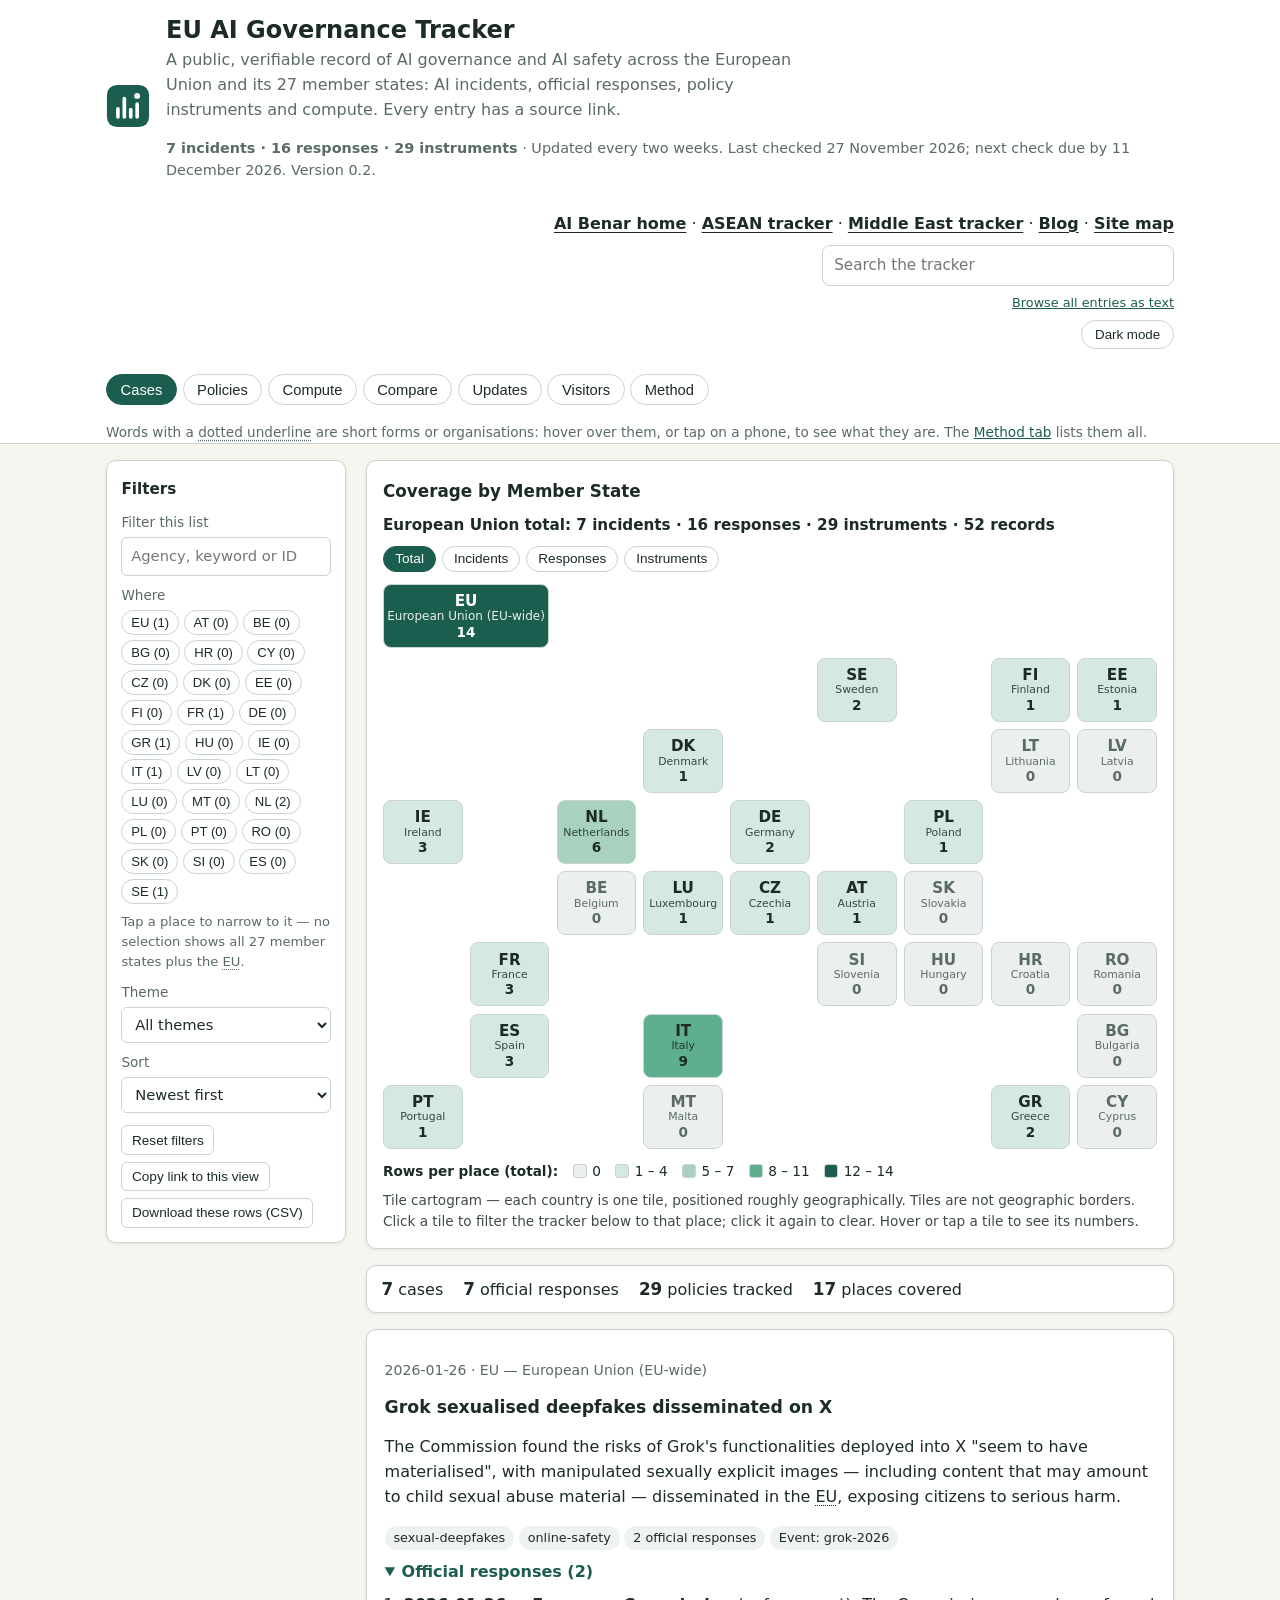
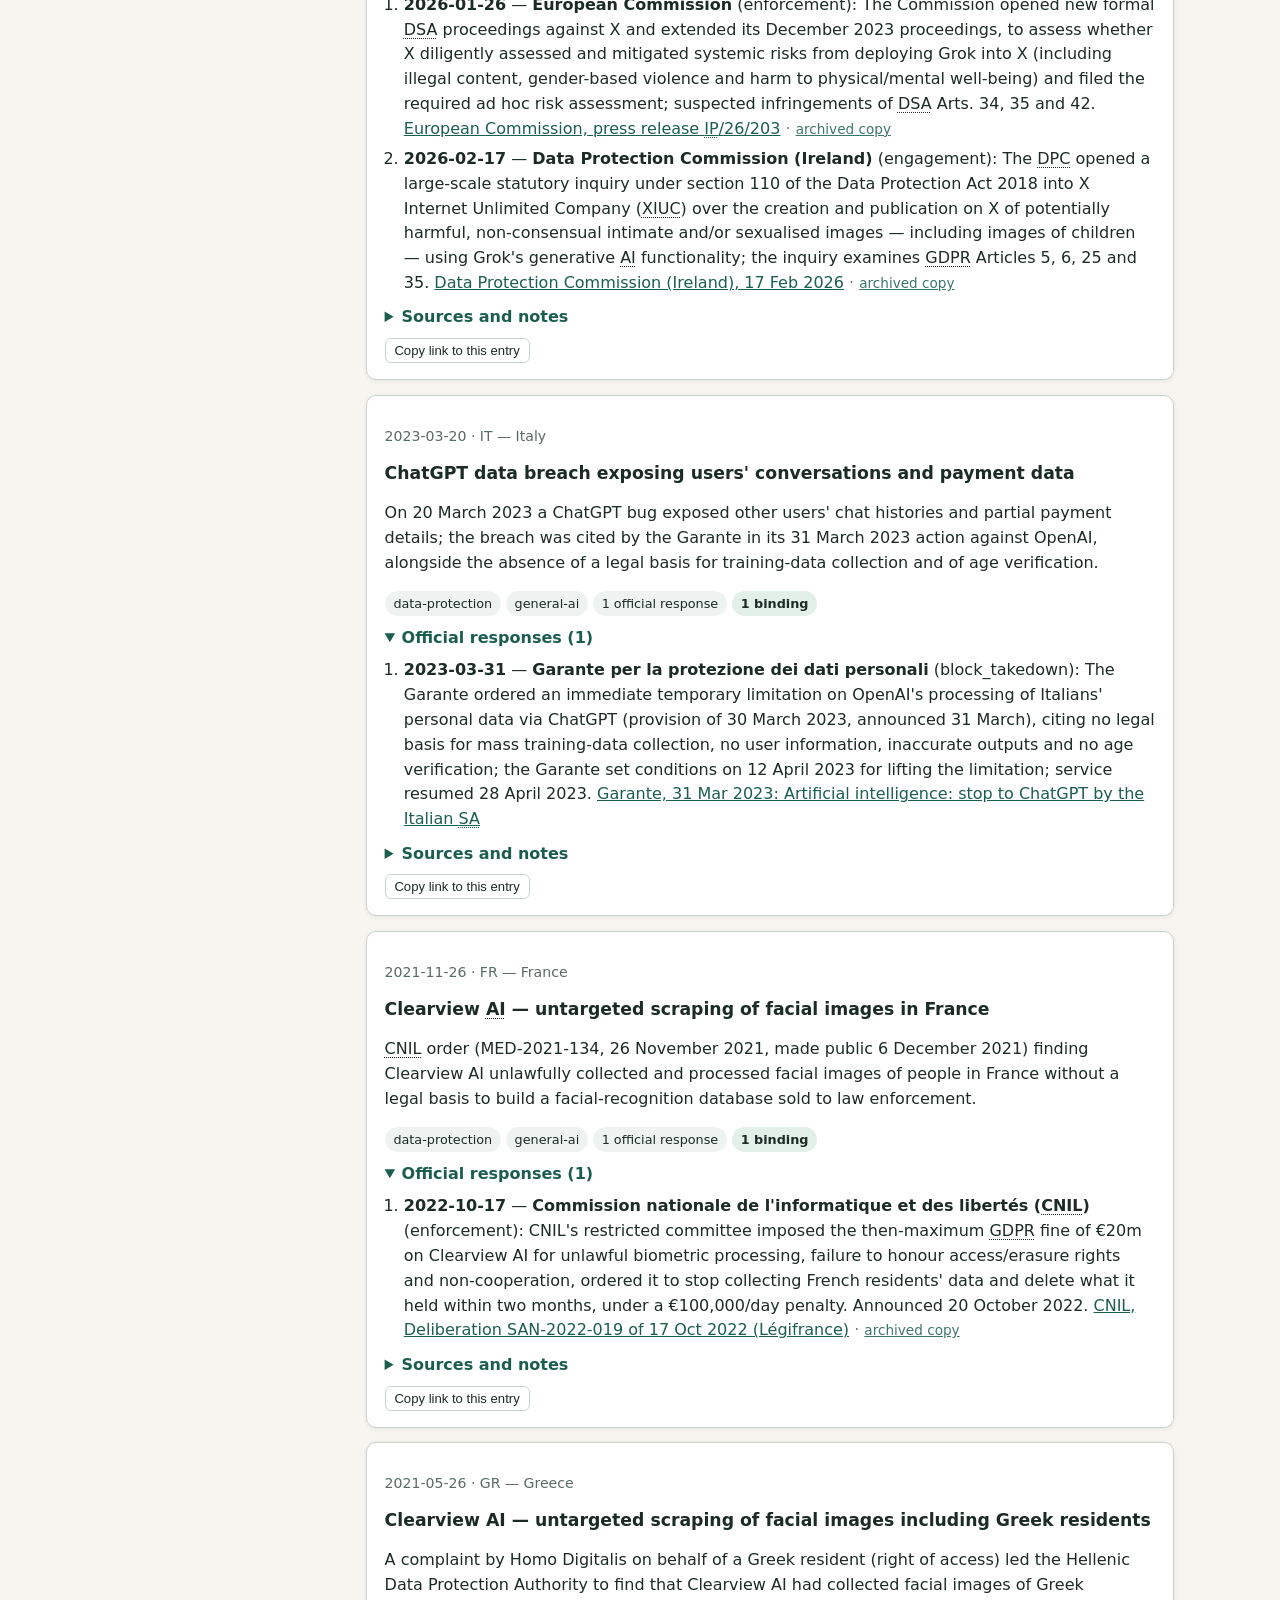
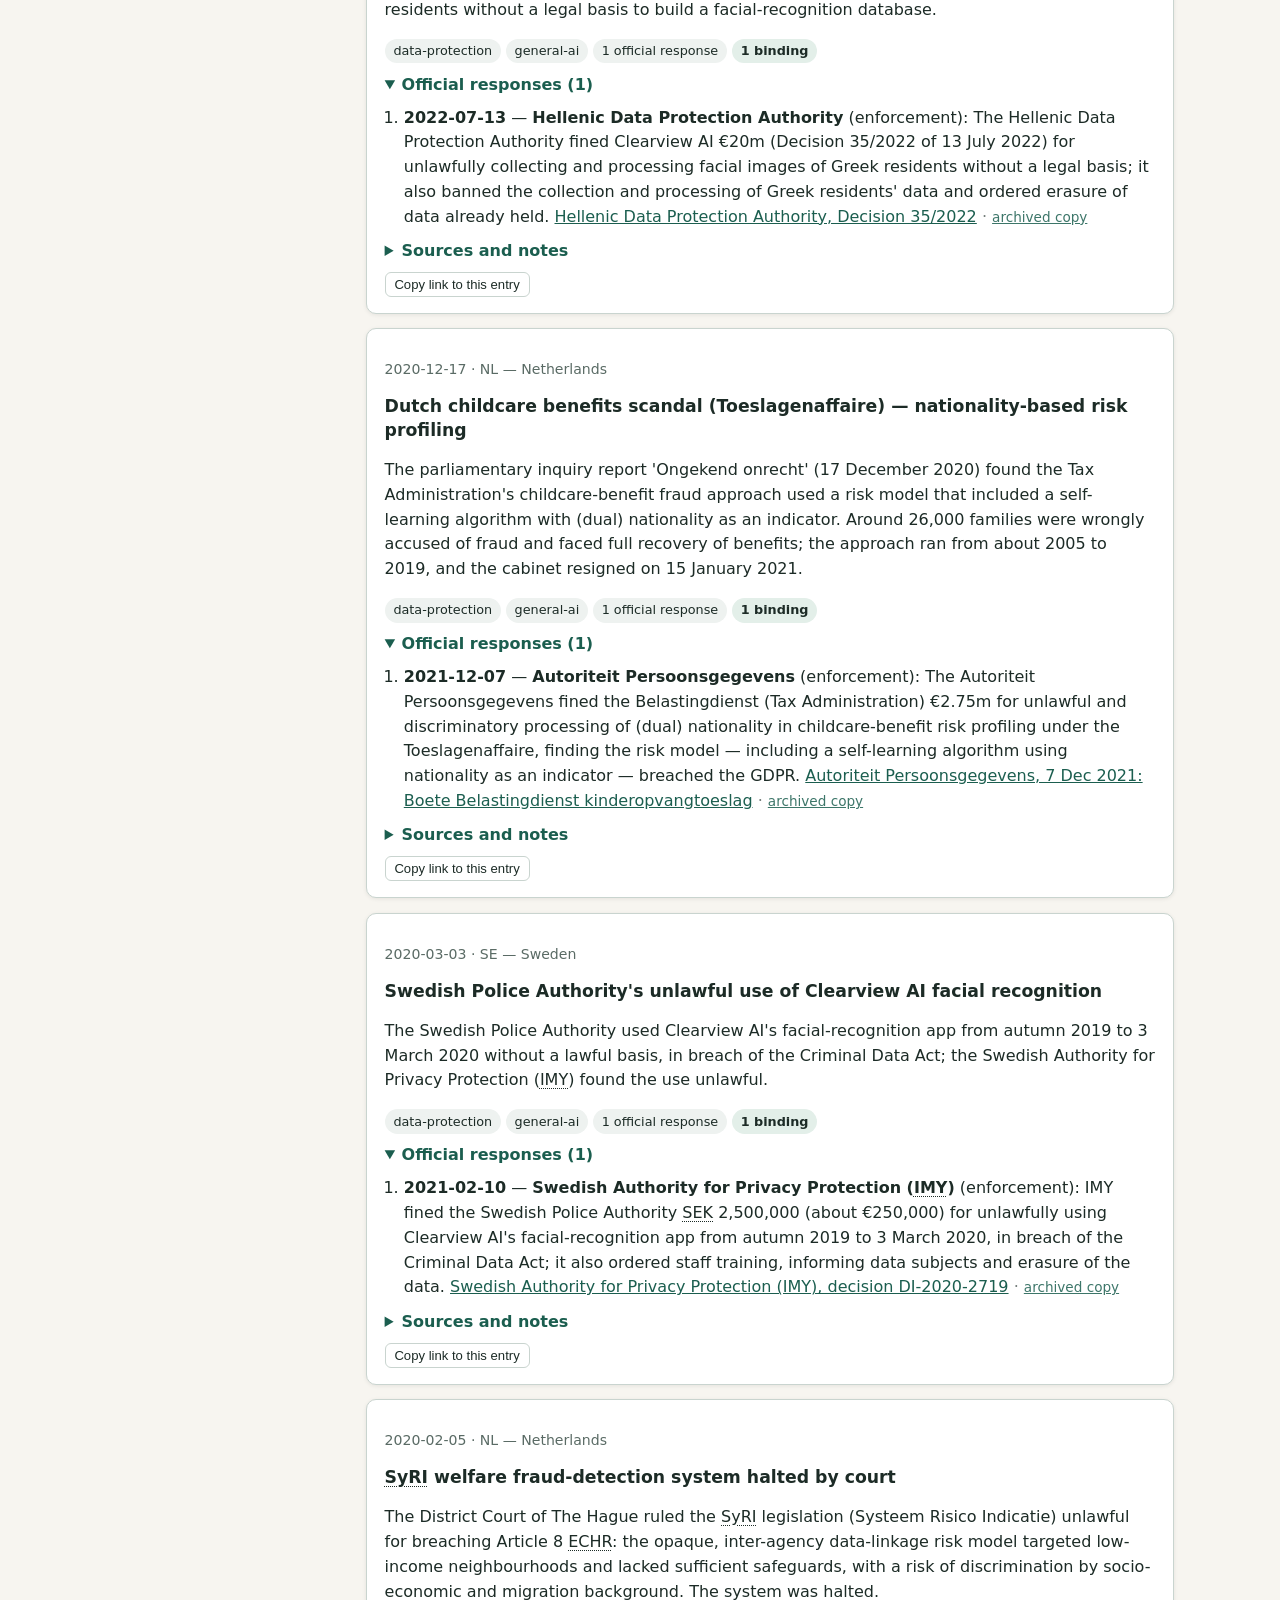
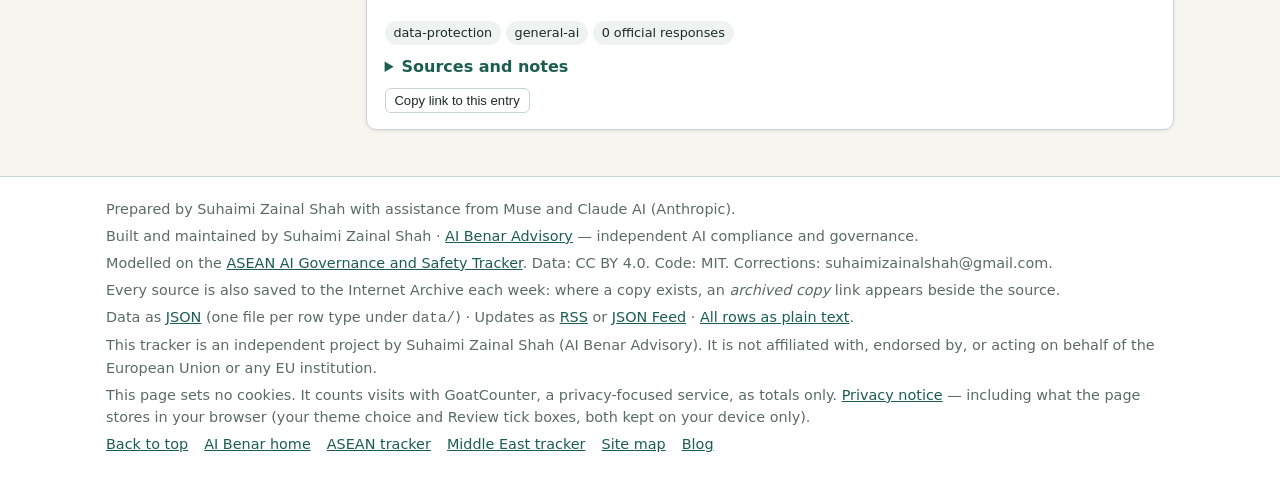
==== commit b9e59d3b: "Update index.html" ====
--- a/index.html
+++ b/index.html
@@ -6,7 +6,7 @@
 <!-- CSP: the only external script is GoatCounter (gc.zgo.at), and the only external fetches are its counting and public counter endpoints (*.goatcounter.com). -->
 <meta http-equiv="Content-Security-Policy" content="default-src 'self'; script-src 'self' 'unsafe-inline' 'wasm-unsafe-eval' https://gc.zgo.at; style-src 'self' 'unsafe-inline'; img-src 'self' data: https://*.goatcounter.com; connect-src 'self' https://*.goatcounter.com; font-src 'self'; object-src 'none'; base-uri 'self'; form-action 'none';">
 <meta name="referrer" content="strict-origin-when-cross-origin">
-<title>EU AI Governance Tracker</title>
+<title>EU AI Governance and Safety Tracker</title>
 <link rel="canonical" href="https://aibenar.dev/EU-AI-Governance-Tracker/">
 <meta property="og:type" content="website">
 <meta property="og:site_name" content="AI Benar">
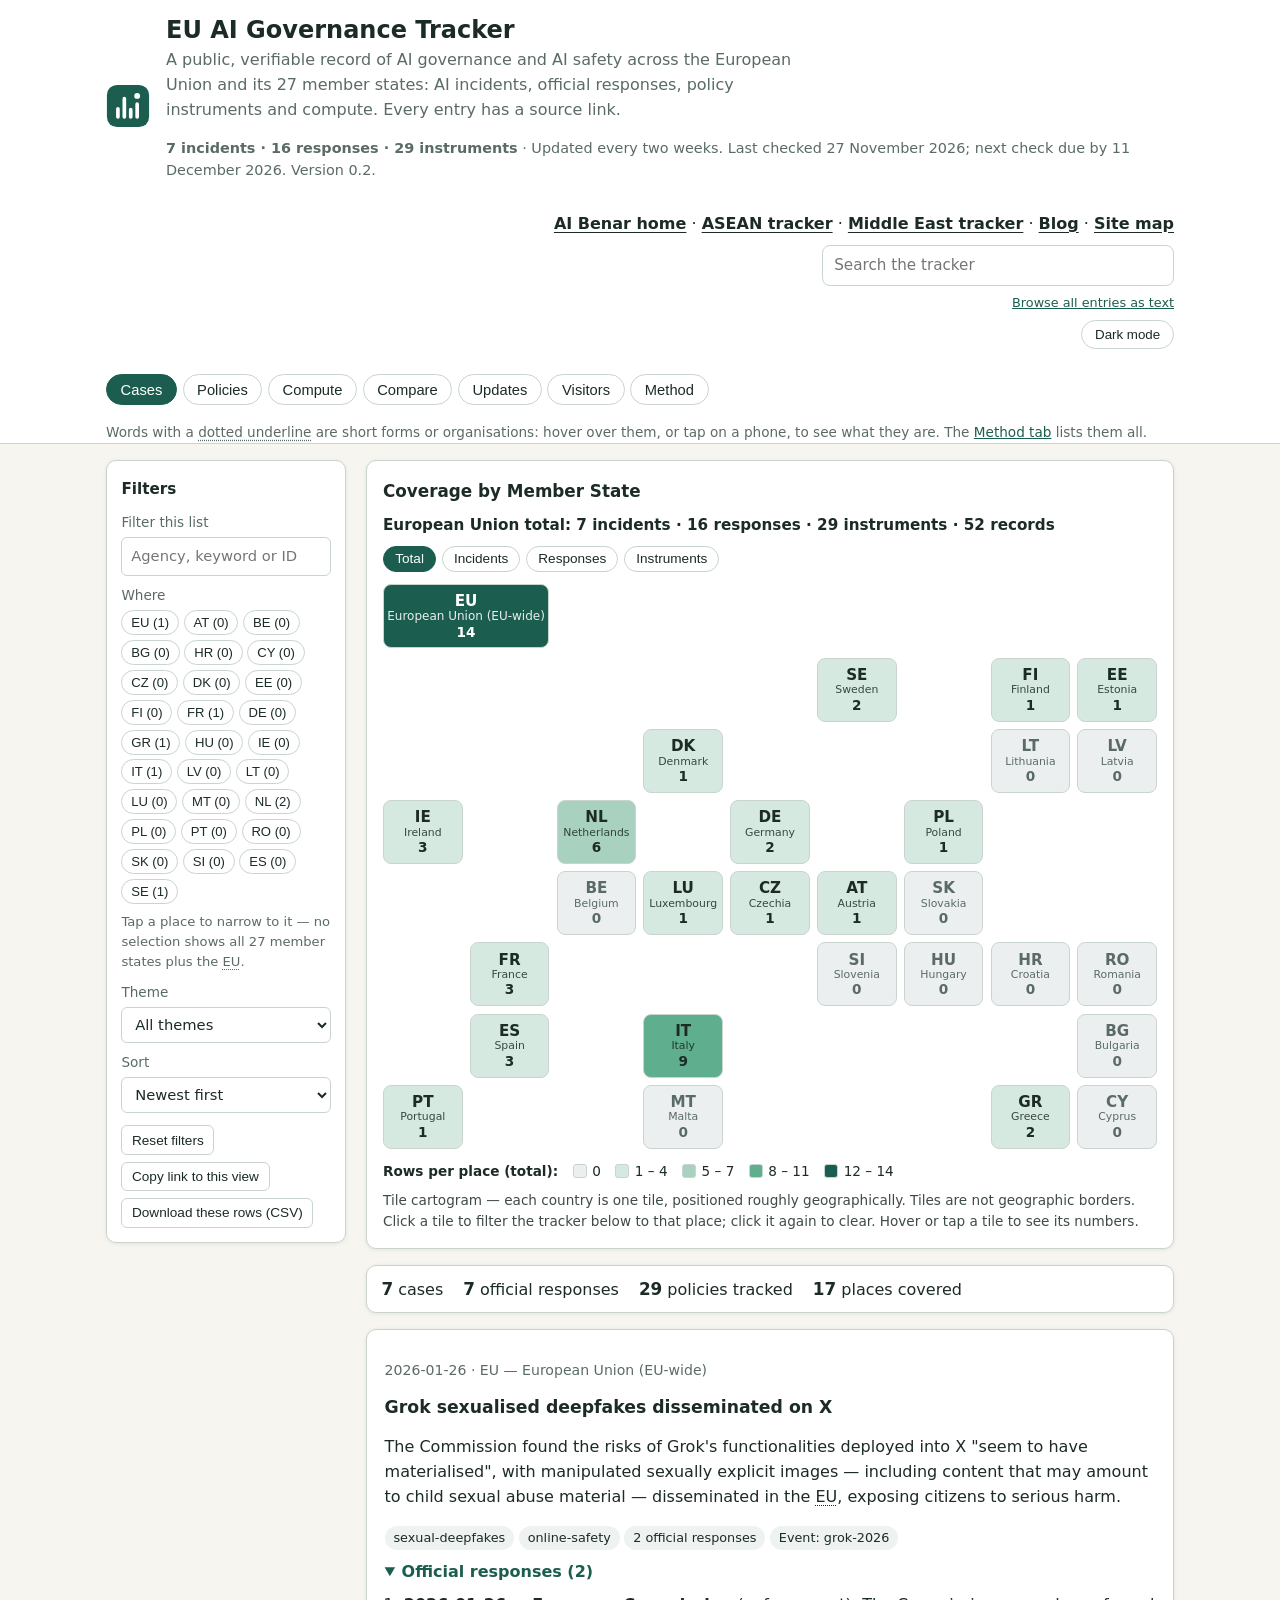
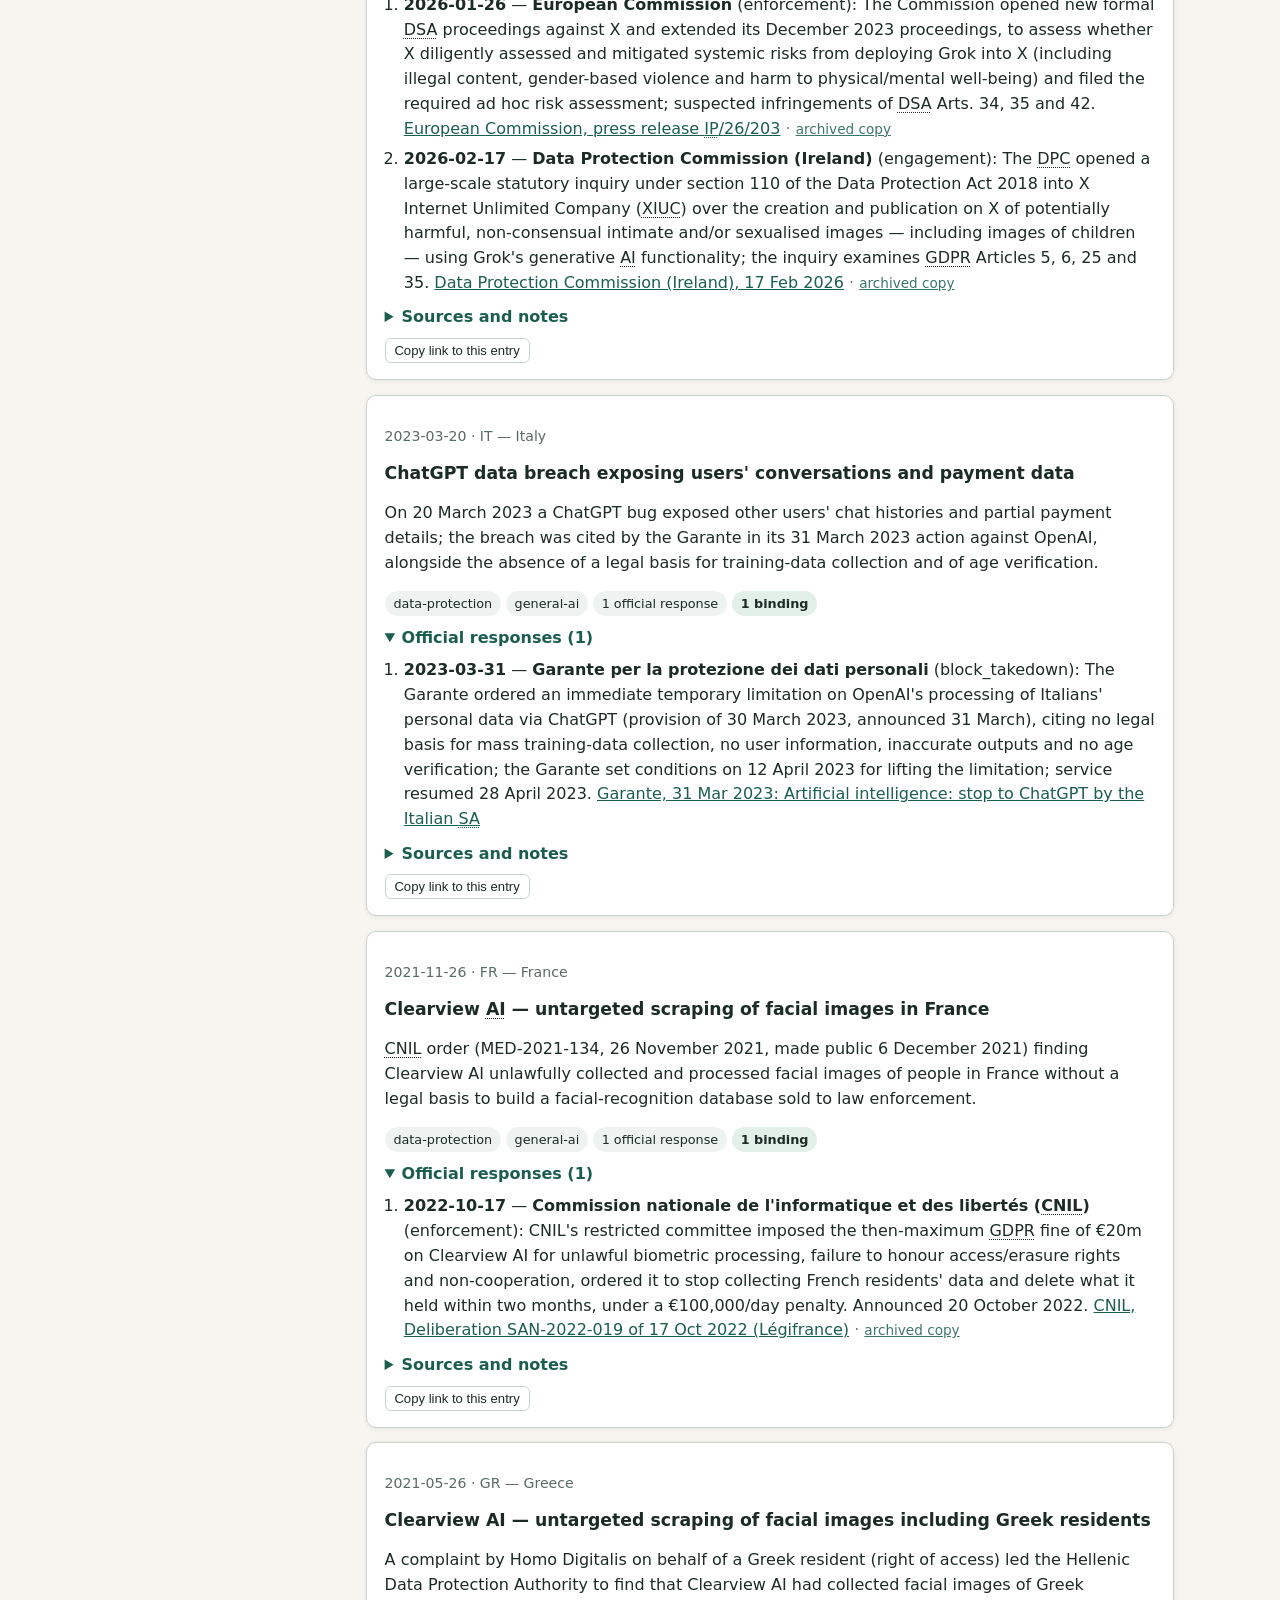
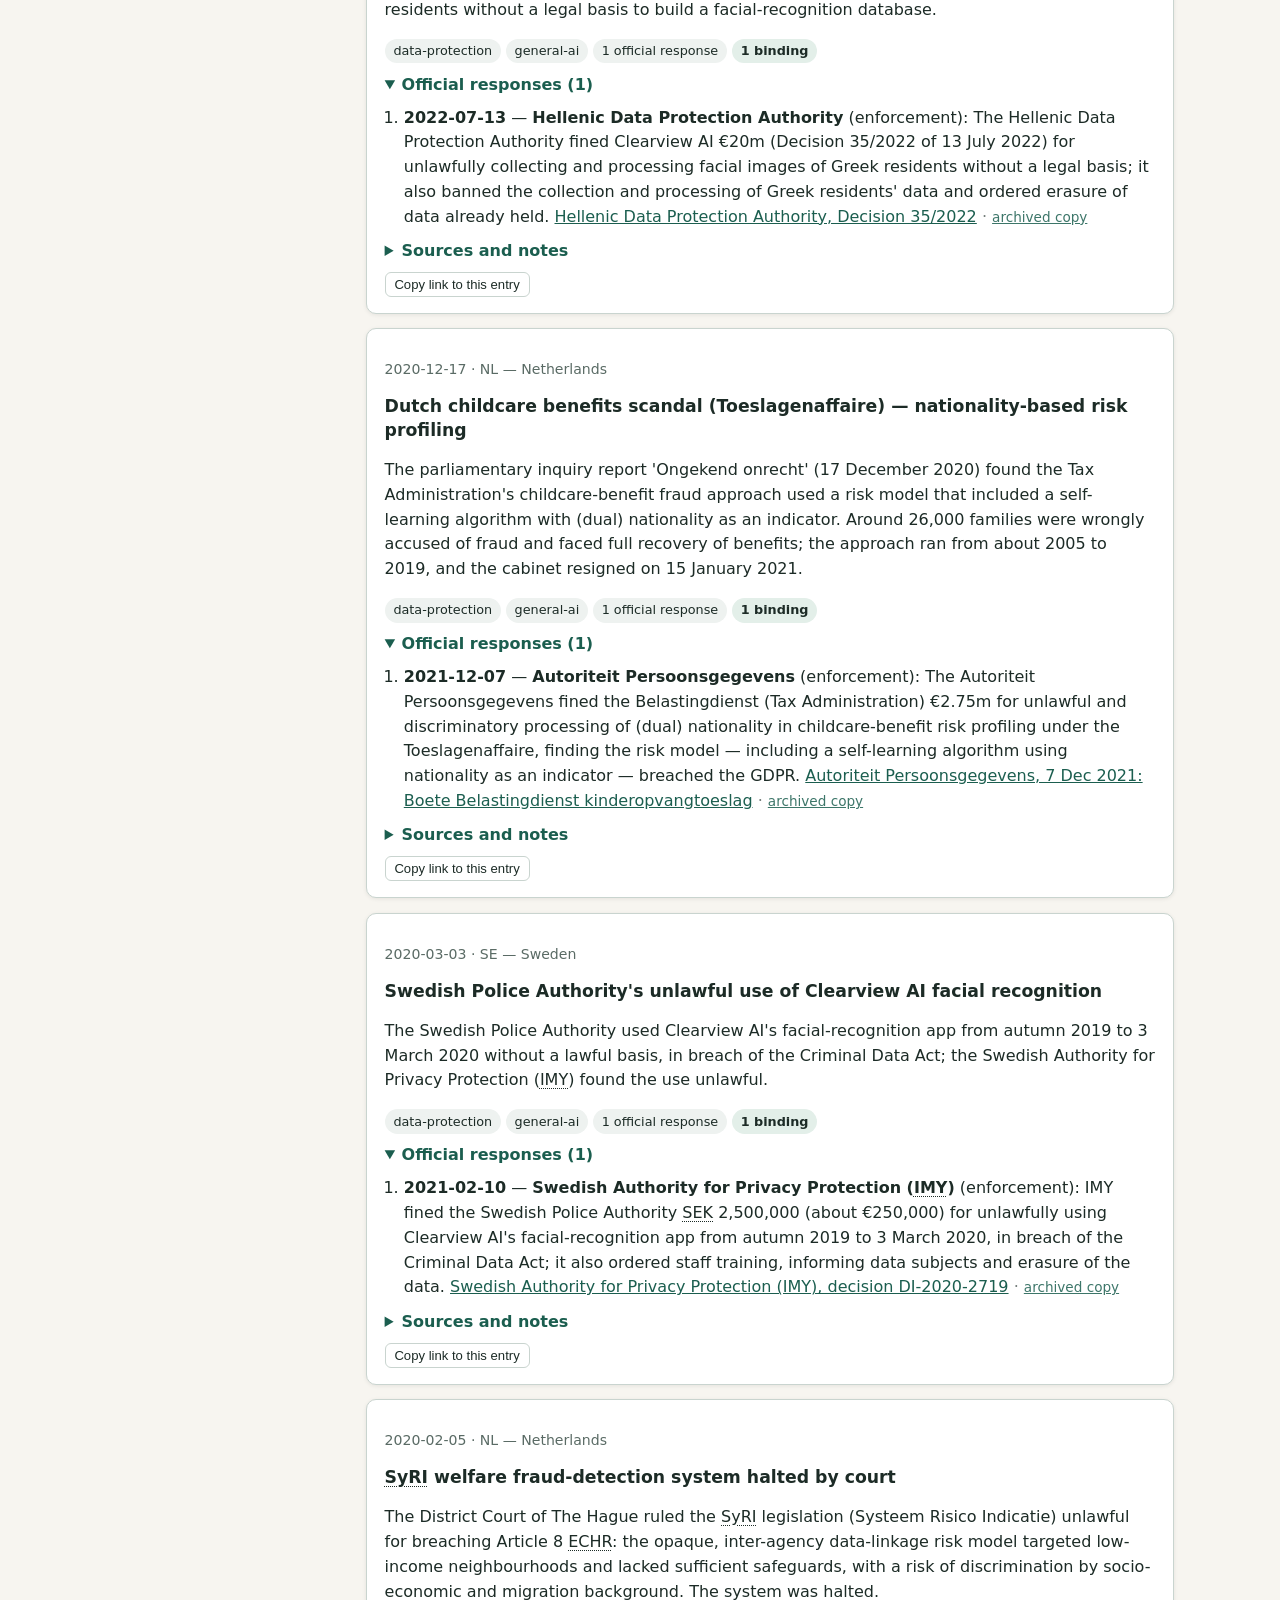
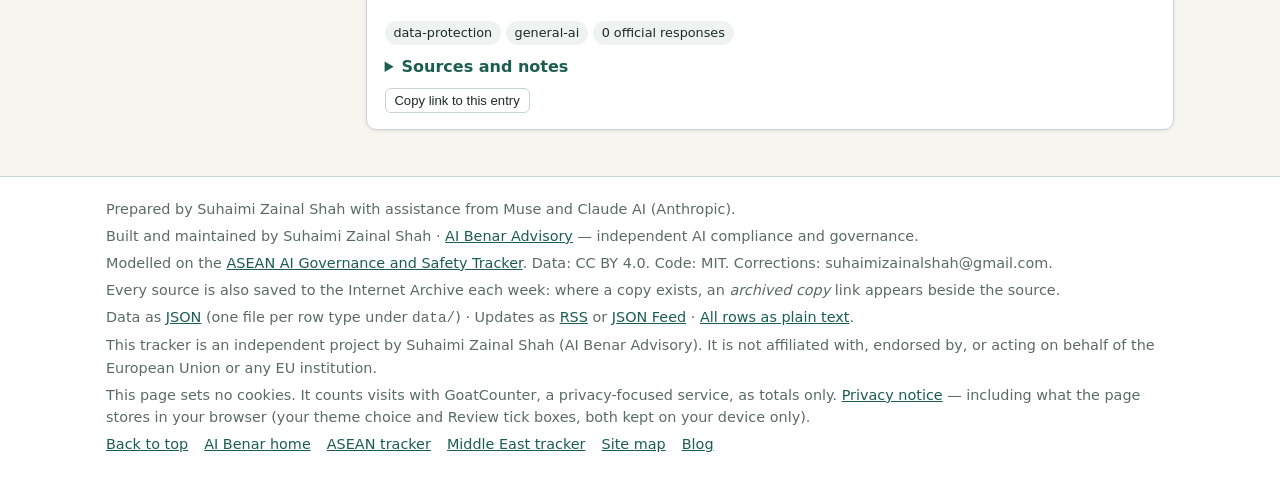
==== commit 1778ff4b: "Update index.html" ====
--- a/index.html
+++ b/index.html
@@ -10,7 +10,7 @@
 <link rel="canonical" href="https://aibenar.dev/EU-AI-Governance-Tracker/">
 <meta property="og:type" content="website">
 <meta property="og:site_name" content="AI Benar">
-<meta property="og:title" content="EU AI Governance Tracker">
+<meta property="og:title" content="EU AI Governance and Safety Tracker">
 <meta property="og:description" content="A public, verifiable record of AI governance and AI safety across the European Union and its 27 member states.">
 <meta property="og:url" content="https://aibenar.dev/EU-AI-Governance-Tracker/">
 <meta name="description" content="A public, verifiable record of AI governance and AI safety across the European Union and its 27 member states: AI incidents, official responses, policy instruments and compute. Every entry has a source link.">
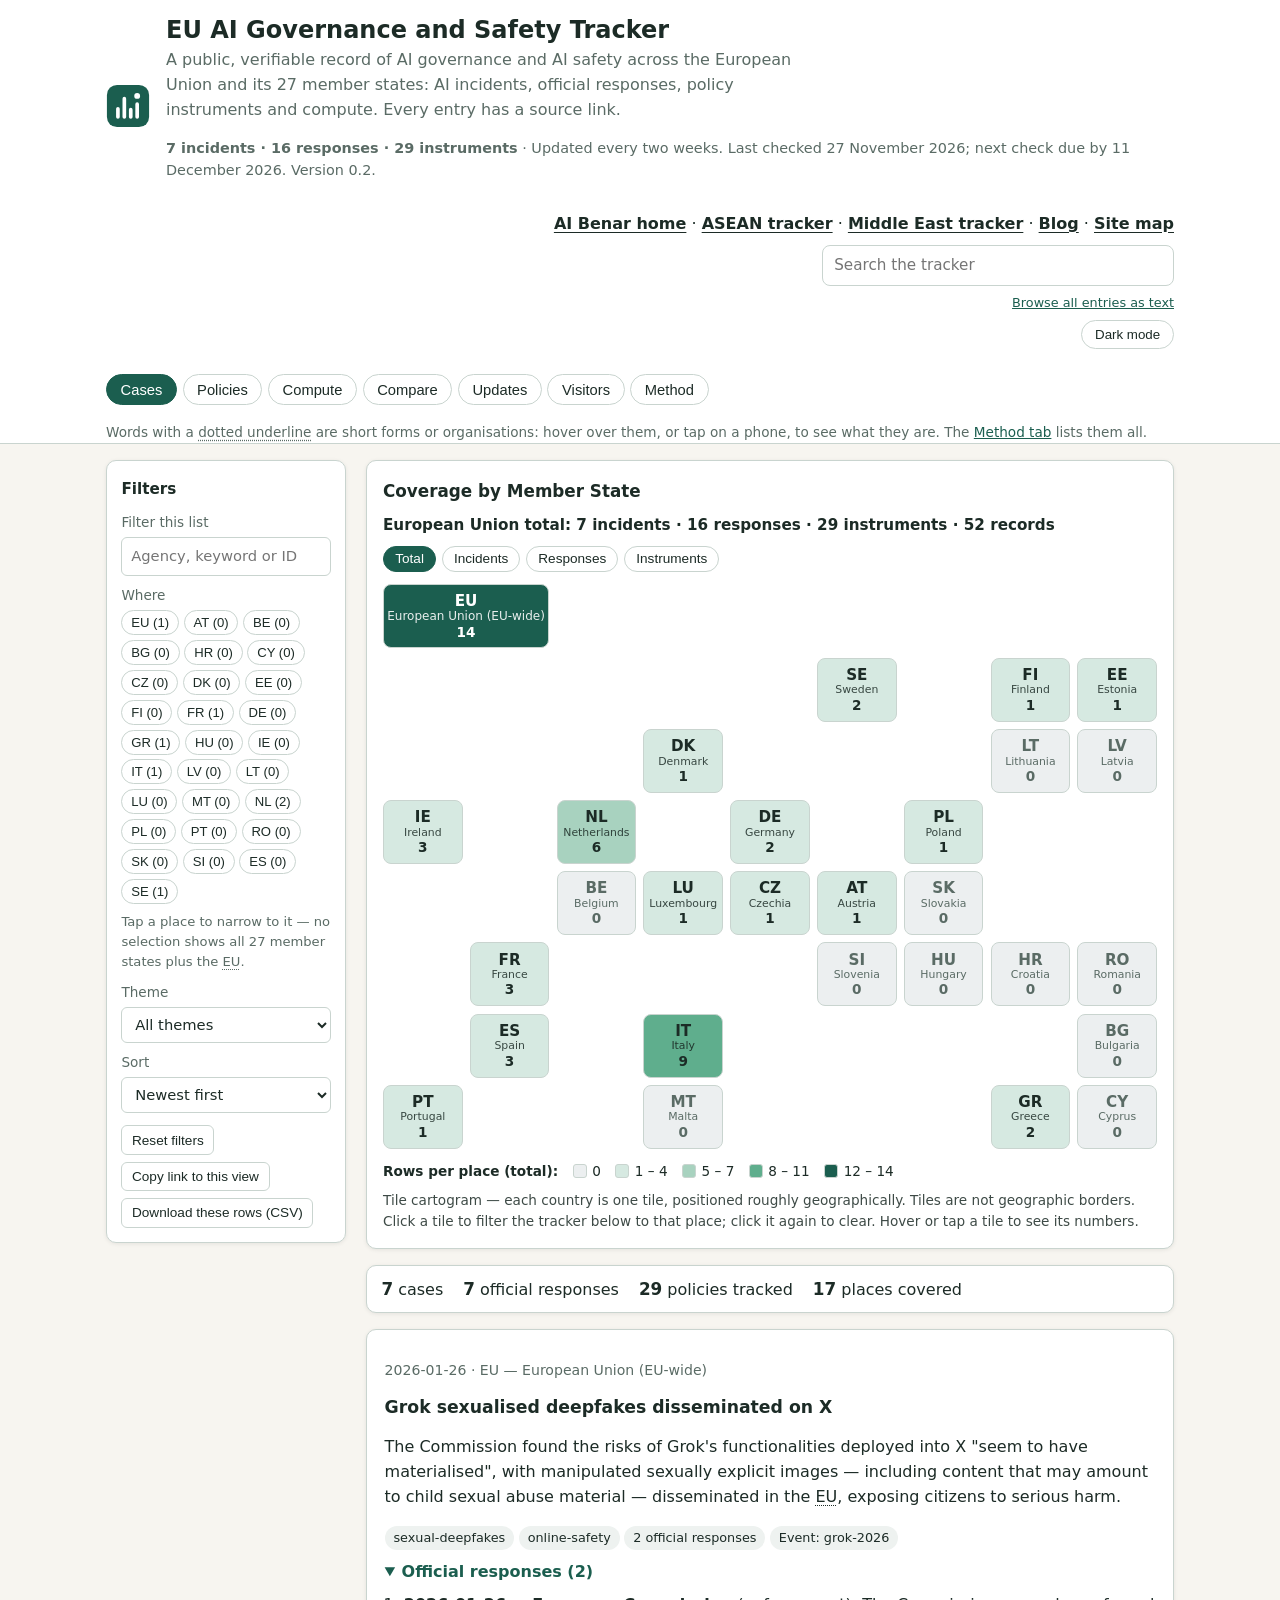
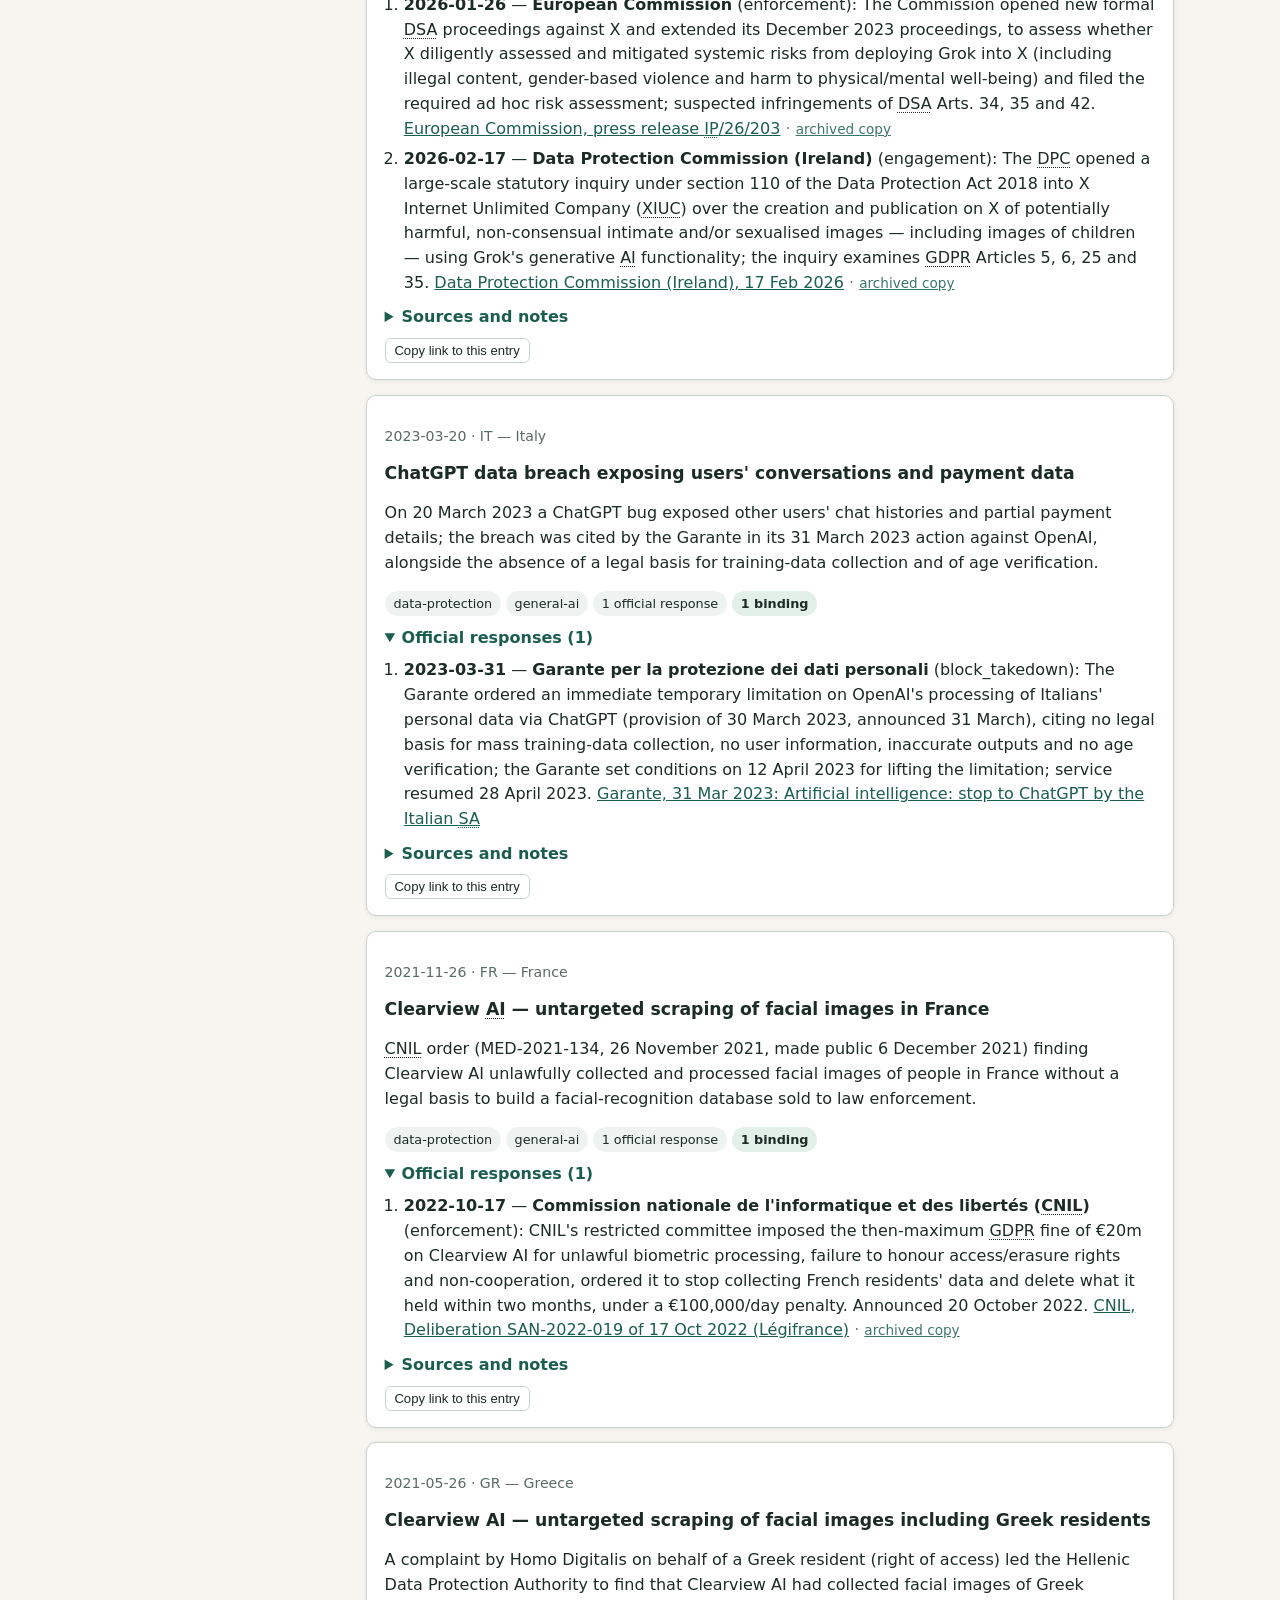
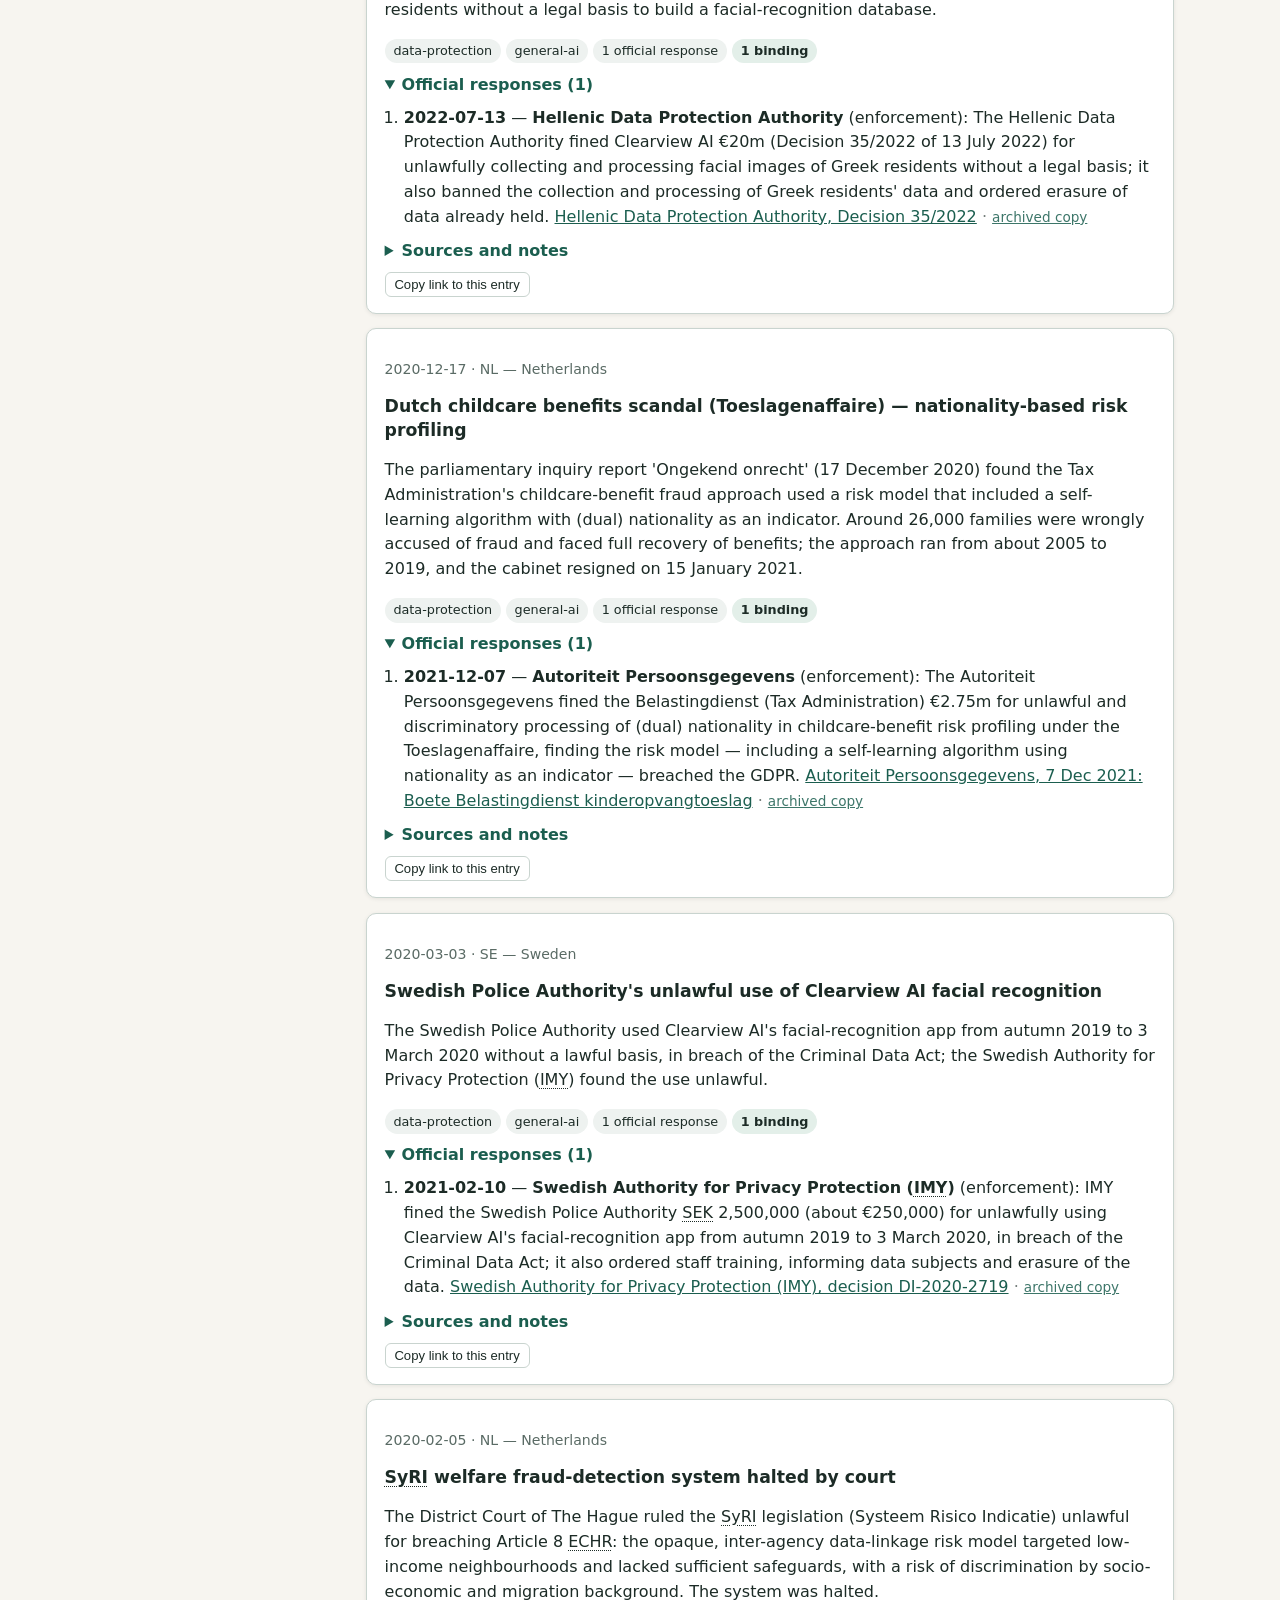
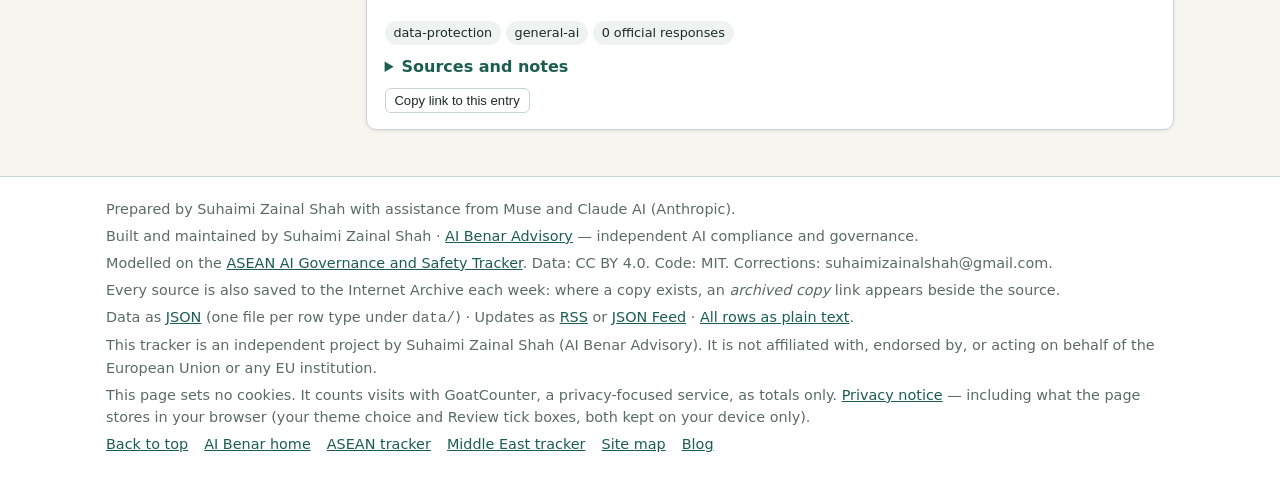
==== commit 096613b3: "Update index.html" ====
--- a/index.html
+++ b/index.html
@@ -15,8 +15,8 @@
 <meta property="og:url" content="https://aibenar.dev/EU-AI-Governance-Tracker/">
 <meta name="description" content="A public, verifiable record of AI governance and AI safety across the European Union and its 27 member states: AI incidents, official responses, policy instruments and compute. Every entry has a source link.">
 <link rel="icon" href="data:image/svg+xml,%3Csvg xmlns='http://www.w3.org/2000/svg' viewBox='0 0 16 16'%3E%3Crect width='16' height='16' rx='4' fill='%231b5e4f'/%3E%3Cpath d='M4.6 12V8.6M7 12V5.6M9.4 12V9M11.8 12V7.2' stroke='%23ffffff' stroke-width='1.6' stroke-linecap='round'/%3E%3C/svg%3E">
-<link rel="alternate" type="application/rss+xml" title="EU AI Governance Tracker — updates" href="feed.xml">
-<link rel="alternate" type="application/feed+json" title="EU AI Governance Tracker — updates" href="feed.json">
+<link rel="alternate" type="application/rss+xml" title="EU AI Governance and Safety Tracker — updates" href="feed.xml">
+<link rel="alternate" type="application/feed+json" title="EU AI Governance and Safety Tracker — updates" href="feed.json">
 <link rel="stylesheet" href="map.css">
 <style>
 :root { --bg:#f7f5f0; --surface:#fff; --text:#1c2b26; --muted:#5a6b65; --border:#c9d4cf; --accent:#1b5e4f; --accent-soft:#e3efe9; --pill:#eef2f0; --shadow:0 1px 4px rgba(0,0,0,.08); --focus:#0b5cad; }
@@ -167,7 +167,7 @@
   <div class="wrap head-row">
     <a class="mark" href="./" tabindex="-1" aria-hidden="true"><svg viewBox="0 0 48 48" width="48" height="48" aria-hidden="true" focusable="false"><rect x="1" y="1" width="46" height="46" rx="11" fill="#1b5e4f"/><path d="M13 36V27M20 36V16M27 36V28M34 36V22" fill="none" stroke="#fff" stroke-width="4" stroke-linecap="round"/><circle cx="34" cy="13" r="3.2" fill="#fff"/></svg></a>
     <div class="head-text">
-      <h1><a class="title-home" href="./" title="Back to the start of the tracker">EU AI Governance Tracker</a></h1>
+      <h1><a class="title-home" href="./" title="Back to the start of the tracker">EU AI Governance and Safety Tracker</a></h1>
       <p class="sub">A public, verifiable record of AI governance and AI safety across the European Union and its 27 member states: AI incidents, official responses, policy instruments and compute. Every entry has a source link.</p>
       <p class="meta-line"><span class="counts" id="head-counts"></span> · <span id="head-verified"></span></p>
     </div>
@@ -475,7 +475,7 @@
     });
     html += '</tbody></table></div></section>';
     $('#view').innerHTML = html;
-    foldCompare($('#view'), function () { if (window.ChartBuilder) { var names = {}; (DATA.places || []).forEach(function (pl) { names[pl.code] = pl.name; }); ChartBuilder.mount(document.getElementById('chart-builder'), { data: DATA, names: names, tracker: 'EU AI Governance Tracker', region: 'EU' }); } });
+    foldCompare($('#view'), function () { if (window.ChartBuilder) { var names = {}; (DATA.places || []).forEach(function (pl) { names[pl.code] = pl.name; }); ChartBuilder.mount(document.getElementById('chart-builder'), { data: DATA, names: names, tracker: 'EU AI Governance and Safety Tracker', region: 'EU' }); } });
   }
   // What's new in this update: the rows verified on the latest date, read-only, each with its source.
   function whatsNewHTML() {
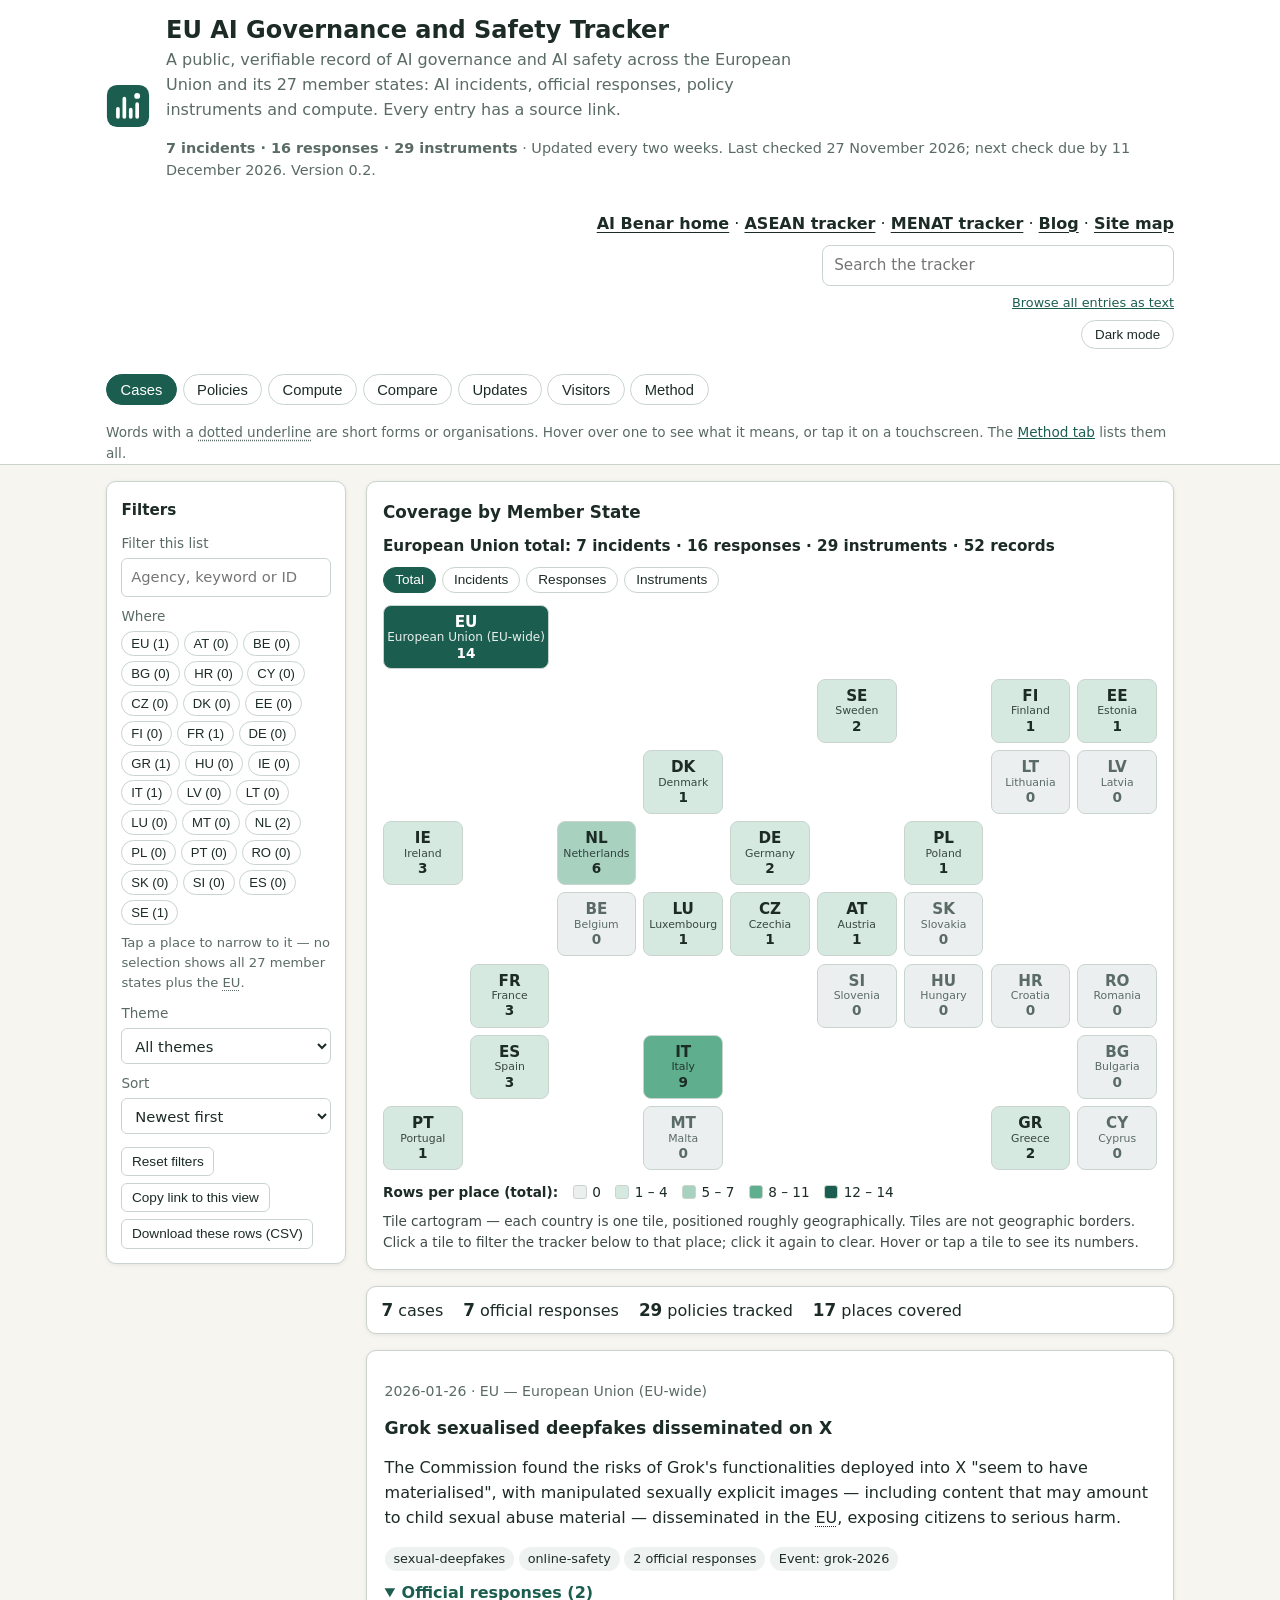
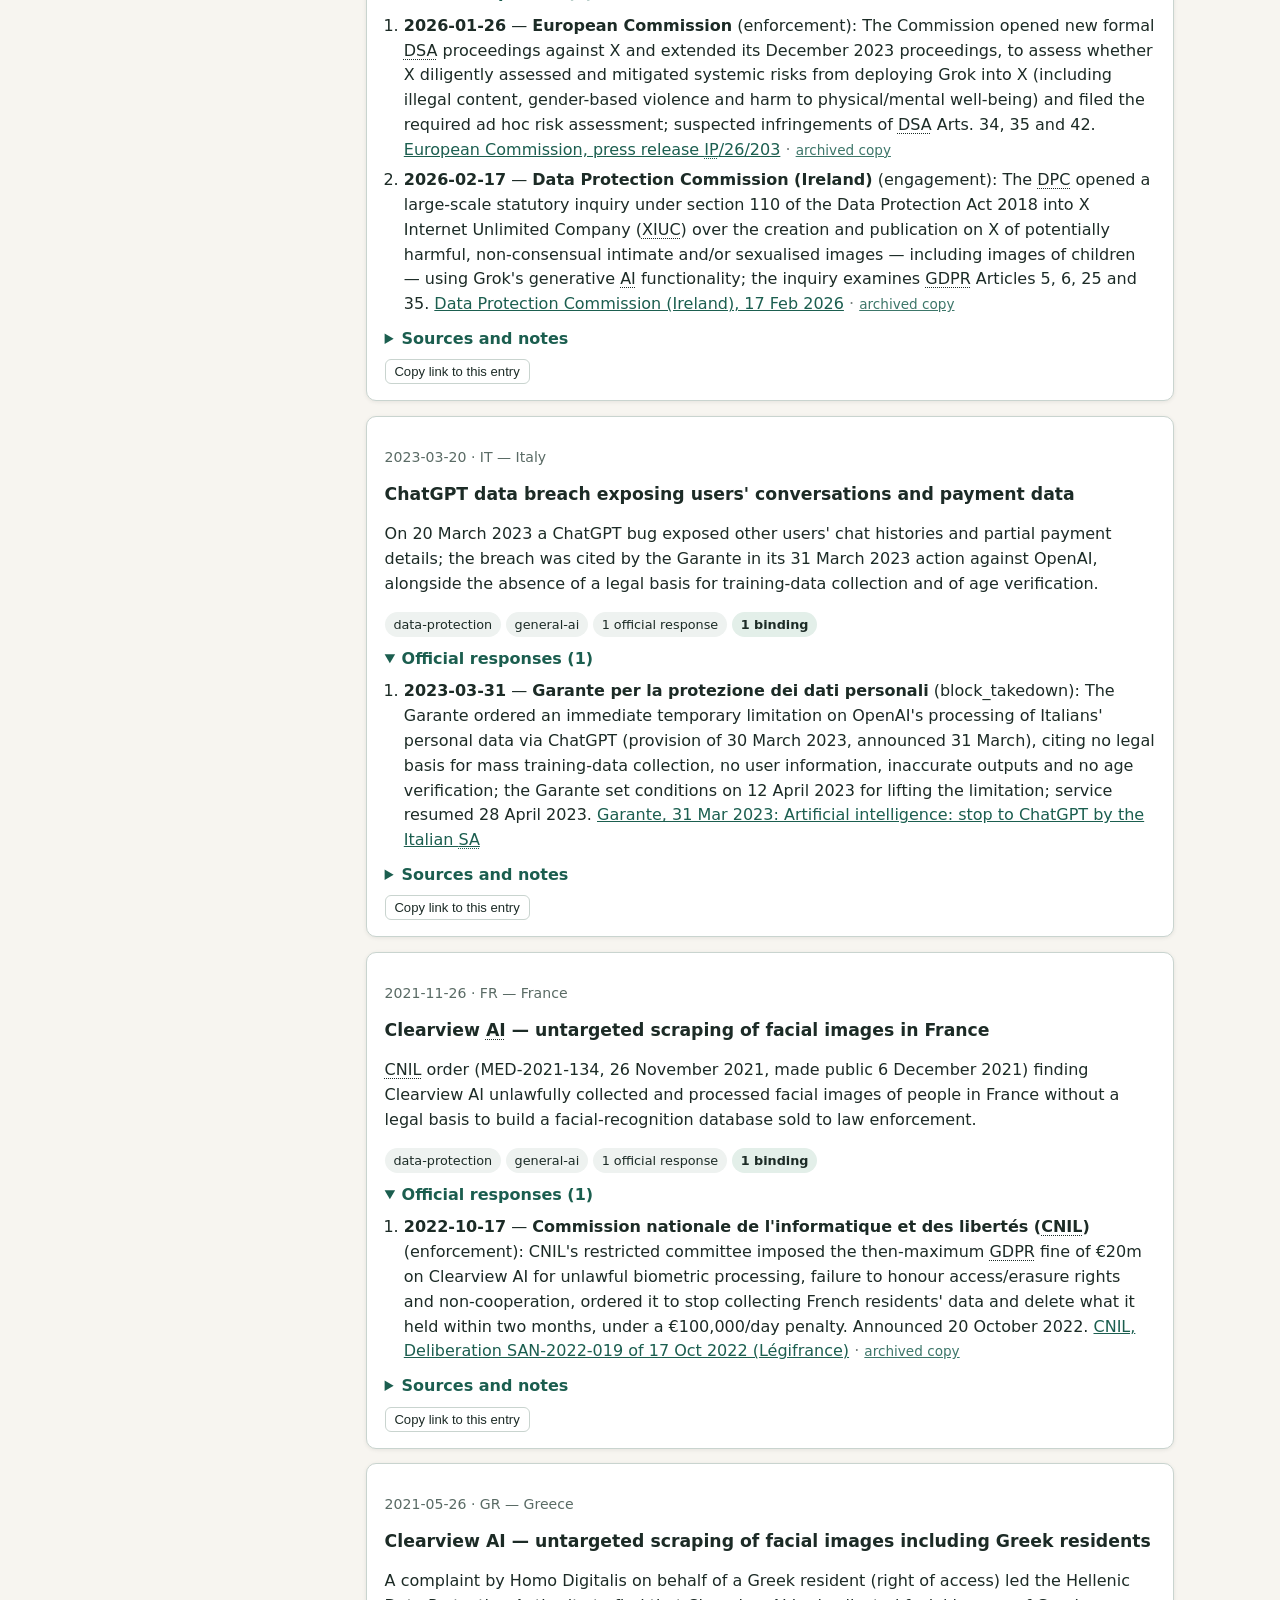
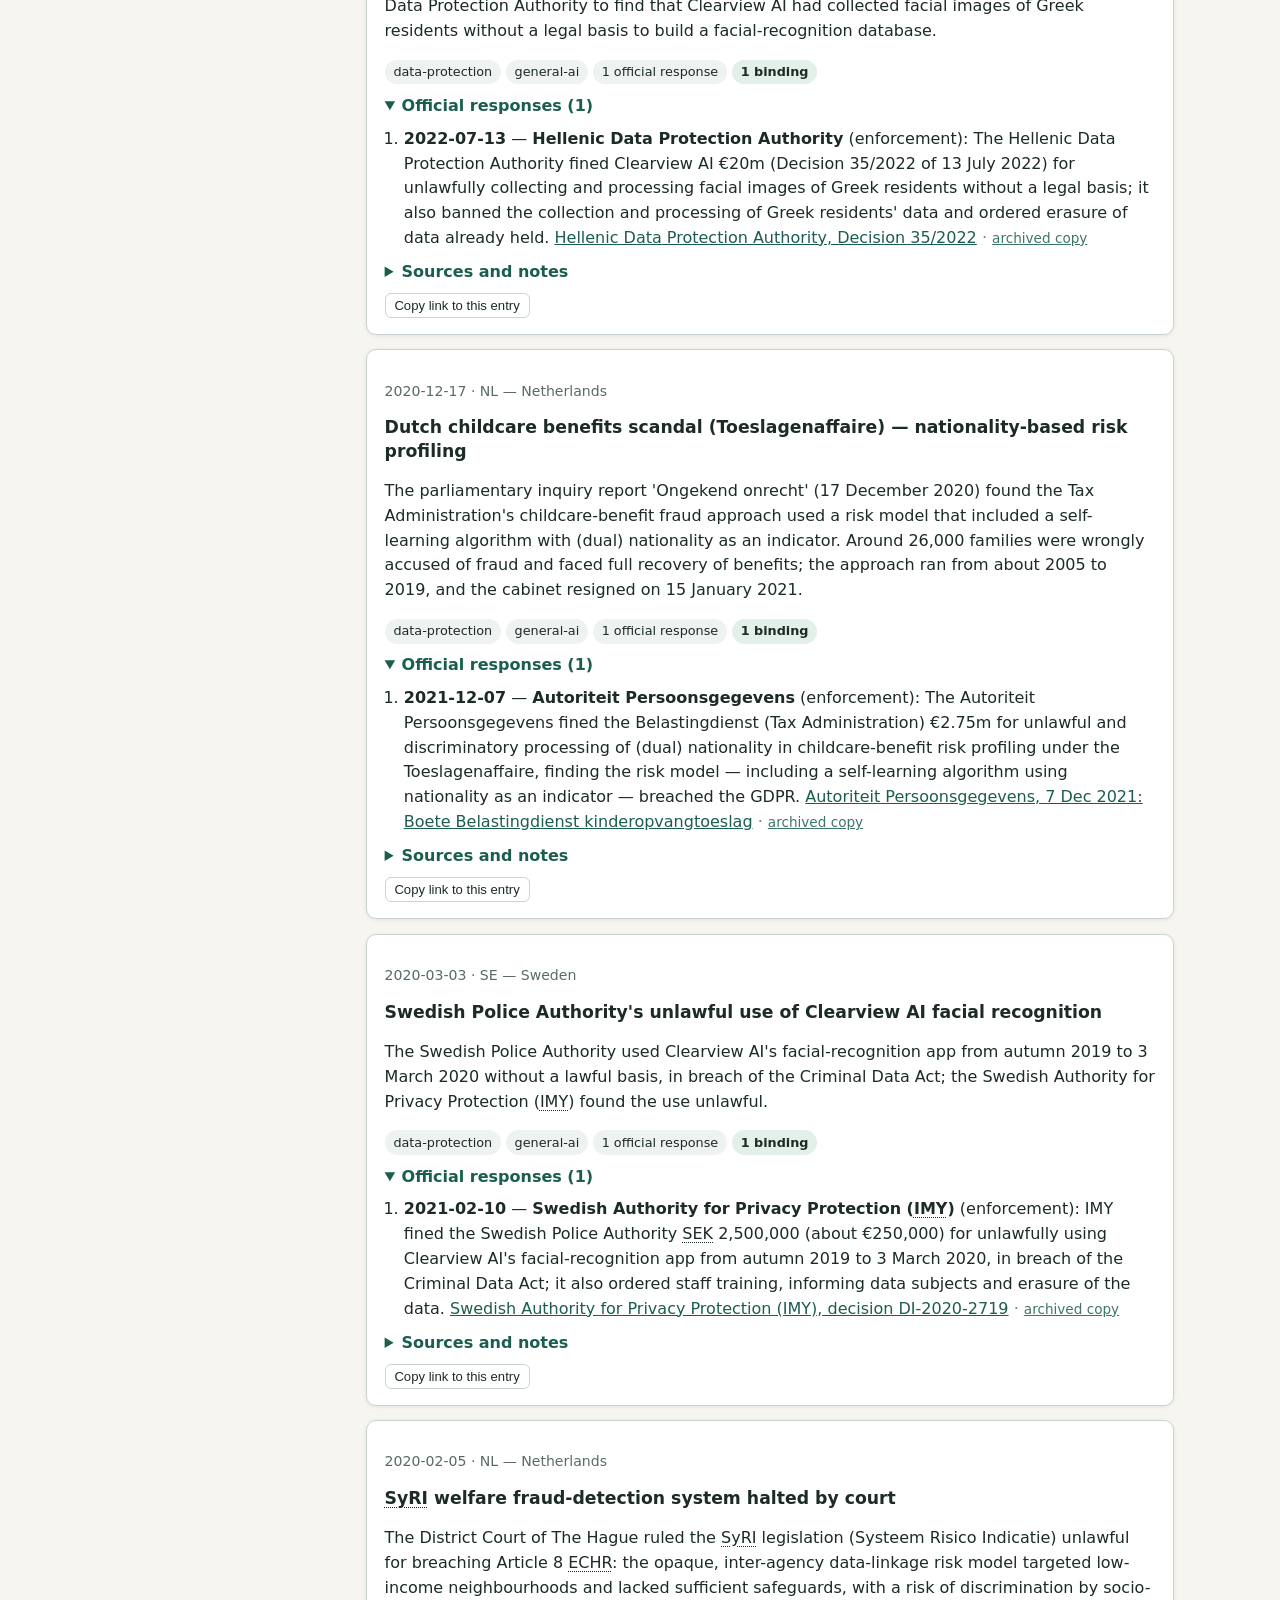
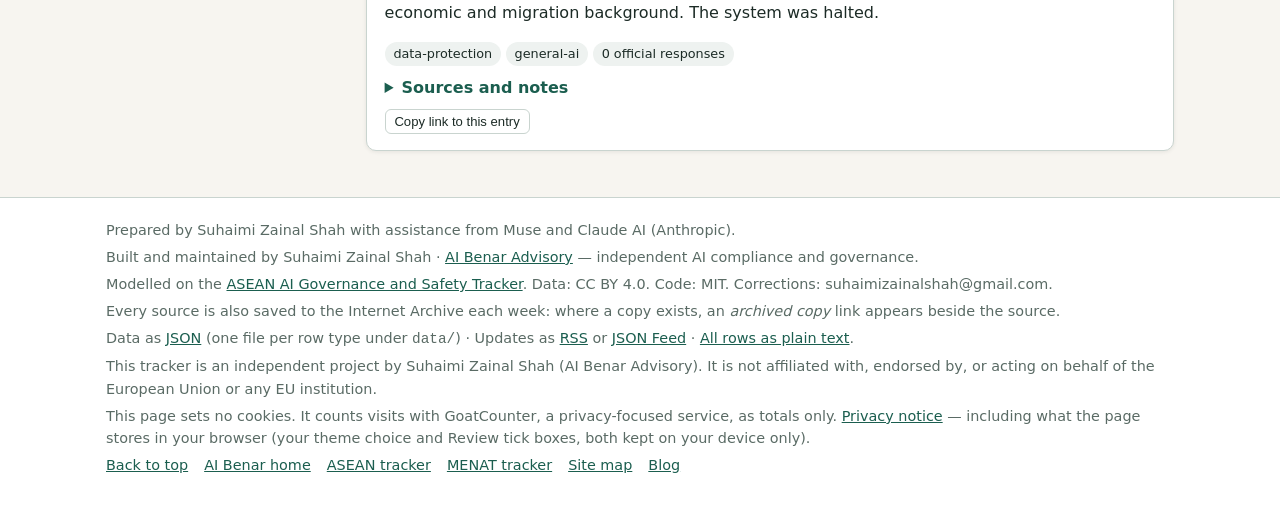
==== commit 4df33dff: "Add files via upload" ====
--- a/index.html
+++ b/index.html
@@ -159,6 +159,14 @@
 .overdue{border:2px solid #b07a00;background:#fff6df;color:#3d2a00;border-radius:12px;padding:.7rem 1rem;margin:1rem 0}
 .overdue b{color:#7a4f00}
 @media (prefers-color-scheme:dark){.overdue{background:#2c2412;color:#f3e6c8;border-color:#e9bb5c}.overdue b{color:#e9bb5c}}
+header.site{position:relative;overflow:hidden}
+header.site::before{content:"";position:absolute;inset:0;pointer-events:none;opacity:.10;background-image:url("data:image/svg+xml,%3Csvg xmlns='http://www.w3.org/2000/svg' width='40' height='40' viewBox='0 0 40 40'%3E%3Cg fill='none' stroke='#1b5e4f' stroke-width='1.2'%3E%3Cpath d='M0 34 H6 V10 H30 V28 H14 V18 H22'/%3E%3Cpath d='M22 18 V22'/%3E%3Cpath d='M30 34 H40'/%3E%3C/g%3E%3C/svg%3E");background-size:40px 40px;
+  -webkit-mask-image:linear-gradient(90deg,transparent 40%,#000 90%);mask-image:linear-gradient(90deg,transparent 40%,#000 90%)}
+html[data-theme="dark"] header.site::before{background-image:url("data:image/svg+xml,%3Csvg xmlns='http://www.w3.org/2000/svg' width='40' height='40' viewBox='0 0 40 40'%3E%3Cg fill='none' stroke='#7cc4a8' stroke-width='1.2'%3E%3Cpath d='M0 34 H6 V10 H30 V28 H14 V18 H22'/%3E%3Cpath d='M22 18 V22'/%3E%3Cpath d='M30 34 H40'/%3E%3C/g%3E%3C/svg%3E");opacity:.12}
+header.site>*{position:relative}
+@media print{header.site::before{display:none}}
+/* the masthead pattern: the classical meander (Greek key), found from Greek temples to Roman mosaics across Europe (28 November 2026) */
+#term-tip{position:fixed;z-index:1000;max-width:min(20rem,calc(100vw - 2rem));background:#14201c;color:#fff;font-size:.88rem;line-height:1.45;padding:.5rem .7rem;border-radius:8px;box-shadow:0 6px 24px rgba(0,0,0,.25);pointer-events:none}#term-tip[hidden]{display:none}
 </style>
 </head>
 <body id="top">
@@ -172,14 +180,14 @@
       <p class="meta-line"><span class="counts" id="head-counts"></span> · <span id="head-verified"></span></p>
     </div>
     <div class="head-tools">
-      <span><a class="home-link" href="/">AI Benar home</a> · <a class="home-link" href="/ASEAN-AI-Governance-Tracker/">ASEAN tracker</a> · <a class="home-link" href="/Middle-East-AI-Governance-Tracker/">Middle East tracker</a> · <a class="home-link" href="/blog/">Blog</a> · <a class="home-link" href="/sitemap/">Site map</a></span>
+      <span><a class="home-link" href="/">AI Benar home</a> · <a class="home-link" href="/ASEAN-AI-Governance-Tracker/">ASEAN tracker</a> · <a class="home-link" href="/Middle-East-AI-Governance-Tracker/">MENAT tracker</a> · <a class="home-link" href="/blog/">Blog</a> · <a class="home-link" href="/sitemap/">Site map</a></span>
       <div class="hsearch" id="pf-slot" role="search" aria-label="Search the tracker"></div>
       <button class="theme-toggle" id="theme-toggle" type="button" aria-pressed="false">Dark mode</button>
     </div>
   </div>
   <div class="wrap">
     <nav class="tabs" aria-label="Tracker sections" id="tabs"></nav>
-    <p class="abbr-tip" data-noabbr>Words with a <span class="abbr-demo">dotted underline</span> are short forms or organisations: hover over them, or tap on a phone, to see what they are. The <a href="#tab=method">Method tab</a> lists them all.</p>
+    <p class="abbr-tip" data-noabbr>Words with a <span class="abbr-demo">dotted underline</span> are short forms or organisations. Hover over one to see what it means, or tap it on a touchscreen. The <a href="#tab=method">Method tab</a> lists them all.</p>
   </div>
 </header>
 <main id="main">
@@ -199,7 +207,7 @@
     <p>This tracker is an independent project by Suhaimi Zainal Shah (AI Benar Advisory). It is not affiliated with, endorsed by, or acting on behalf of the European Union or any EU institution.</p>
     <p>This page sets no cookies. It counts visits with GoatCounter, a privacy-focused service, as totals only. <a href="https://github.com/suhaimizainalshah/EU-AI-Governance-Tracker/blob/main/PRIVACY.md">Privacy notice</a> — including what the page stores in your browser (your theme choice and Review tick boxes, both kept on your device only).</p>
   </div>
-  <div class="wrap"><p class="foot-nav"><a href="#top">Back to top</a><a href="/">AI Benar home</a><a href="/ASEAN-AI-Governance-Tracker/">ASEAN tracker</a><a href="/Middle-East-AI-Governance-Tracker/">Middle East tracker</a><a href="/sitemap/">Site map</a><a href="/blog/">Blog</a></p></div>
+  <div class="wrap"><p class="foot-nav"><a href="#top">Back to top</a><a href="/">AI Benar home</a><a href="/ASEAN-AI-Governance-Tracker/">ASEAN tracker</a><a href="/Middle-East-AI-Governance-Tracker/">MENAT tracker</a><a href="/sitemap/">Site map</a><a href="/blog/">Blog</a></p></div>
 </footer>
 <a href="#top" class="to-top" id="toTop" aria-label="Back to top" title="Back to top" hidden><svg viewBox="0 0 24 24" width="22" height="22" aria-hidden="true" fill="none" stroke="currentColor" stroke-width="2.2" stroke-linecap="round" stroke-linejoin="round"><path d="M12 19V5M5 12l7-7 7 7"/></svg></a>
 <script>
@@ -1008,5 +1016,33 @@
   }).catch(function () {});
 })();
 </script>
+<script>/* Short forms explained at once, on hover, keyboard focus or tap (28 November 2026). The browser's own tooltip appears only after a
+   delay, and never on a touchscreen, so this shows the same words immediately and hides the built-in one while it is open. */
+(function () {
+  var tip = document.createElement('div'); tip.id = 'term-tip'; tip.setAttribute('role', 'tooltip'); tip.hidden = true;
+  document.addEventListener('DOMContentLoaded', function () { document.body.appendChild(tip); });
+  var cur = null, SEL = 'abbr[title],abbr[data-tip]';
+  function show(a) {
+    if (cur && cur !== a) hide();
+    var t = a.getAttribute('title') || a.dataset.tip; if (!t) return;
+    if (a.hasAttribute('title')) { a.dataset.tip = t; a.removeAttribute('title'); }
+    if (!tip.parentNode) document.body.appendChild(tip);
+    tip.textContent = t; tip.hidden = false; a.setAttribute('aria-describedby', 'term-tip'); cur = a;
+    var r = a.getBoundingClientRect(), w = tip.offsetWidth, h = tip.offsetHeight;
+    var x = Math.min(Math.max(8, r.left + r.width / 2 - w / 2), innerWidth - w - 8), y = r.top - h - 8;
+    if (y < 8) y = r.bottom + 8;
+    tip.style.left = x + 'px'; tip.style.top = y + 'px';
+  }
+  function hide() { if (!cur) return; cur.removeAttribute('aria-describedby'); if (cur.dataset.tip) cur.setAttribute('title', cur.dataset.tip); tip.hidden = true; cur = null; }
+  function find(e) { return e.target && e.target.closest ? e.target.closest(SEL) : null; }
+  document.addEventListener('pointerover', function (e) { if (e.pointerType !== 'mouse') return; var a = find(e); if (a) show(a); else if (cur) hide(); });   // a real mouse only: a tap's synthetic events must not close it
+  document.addEventListener('focusin', function (e) { var a = find(e); if (a) show(a); else hide(); });
+  document.addEventListener('click', function (e) { var a = find(e); if (a) show(a); else hide(); }, true);
+  document.addEventListener('keydown', function (e) { if (e.key === 'Escape') hide(); });
+  addEventListener('scroll', function () { if (cur) hide(); }, { passive: true });
+  new MutationObserver(function () { document.querySelectorAll('abbr[title]:not([tabindex])').forEach(function (a) { a.tabIndex = 0; }); })
+    .observe(document.documentElement, { childList: true, subtree: true });
+})();</script>
+
 </body>
 </html>
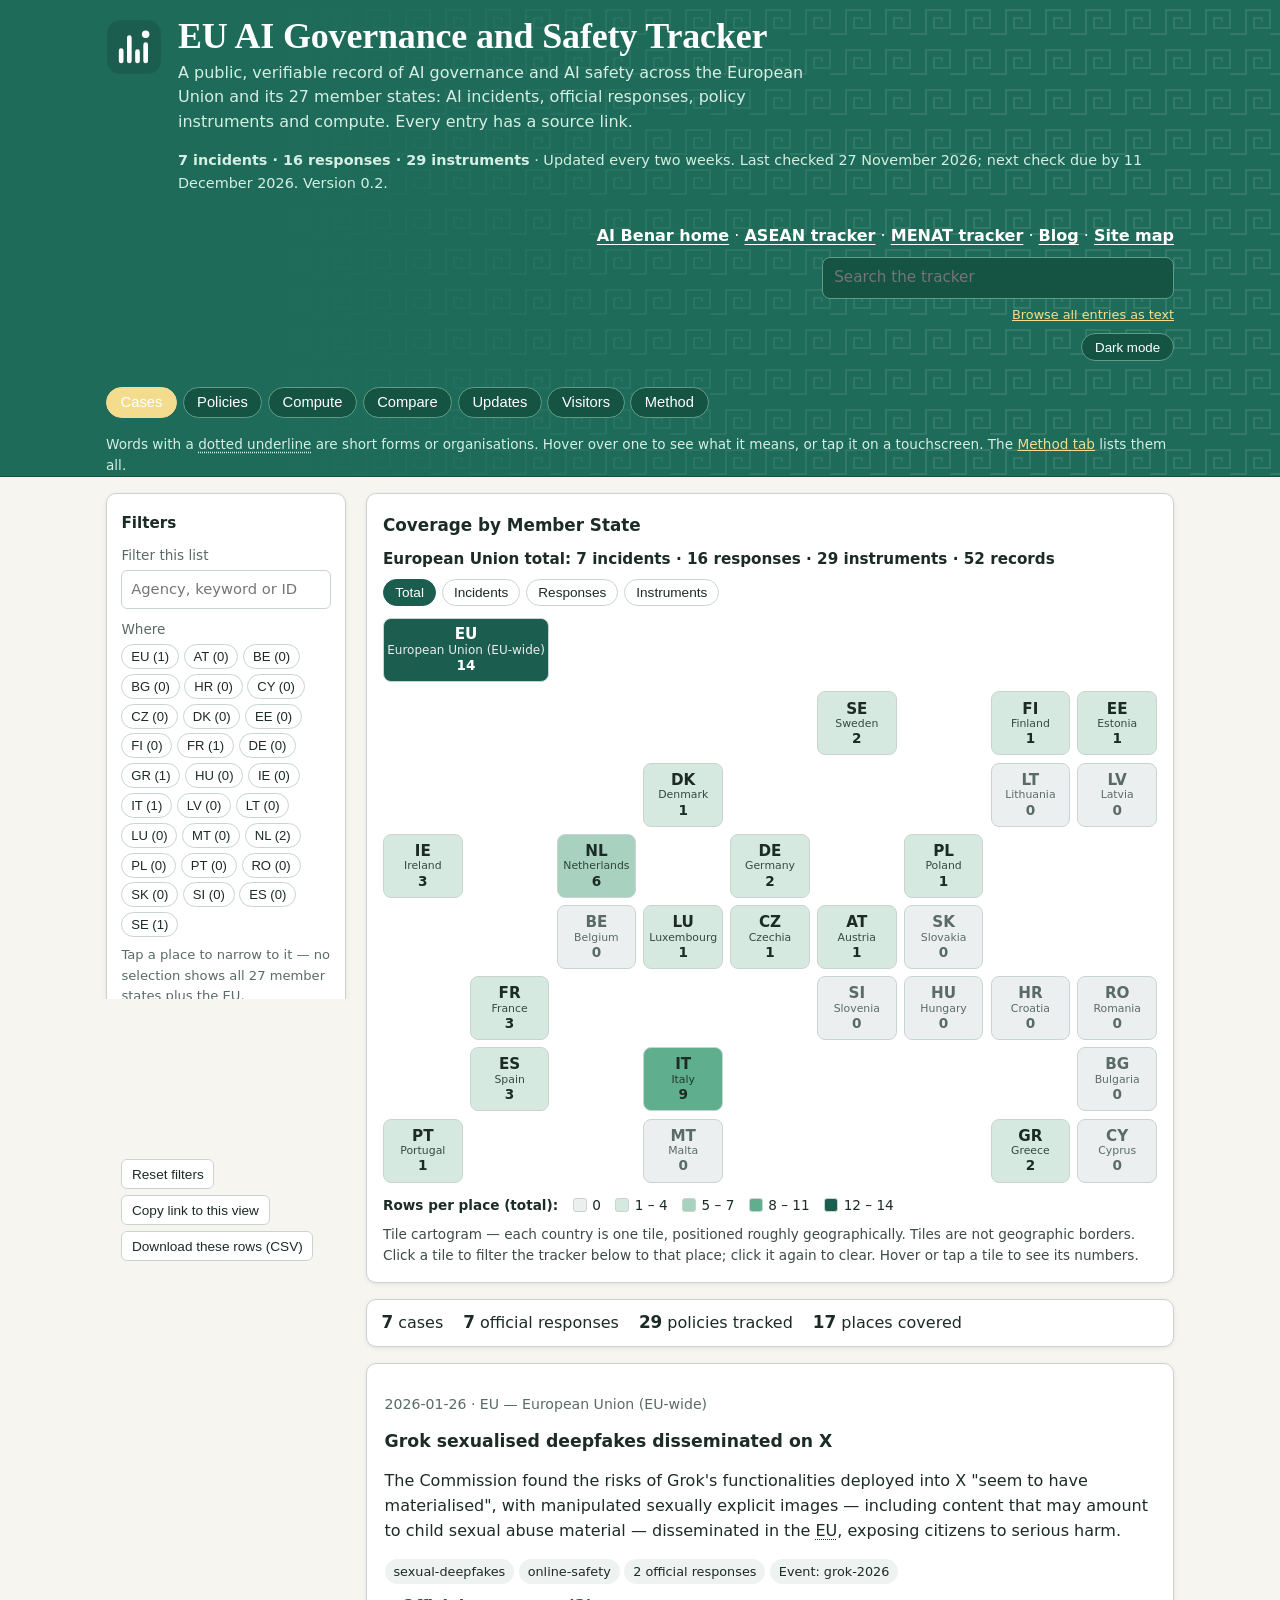
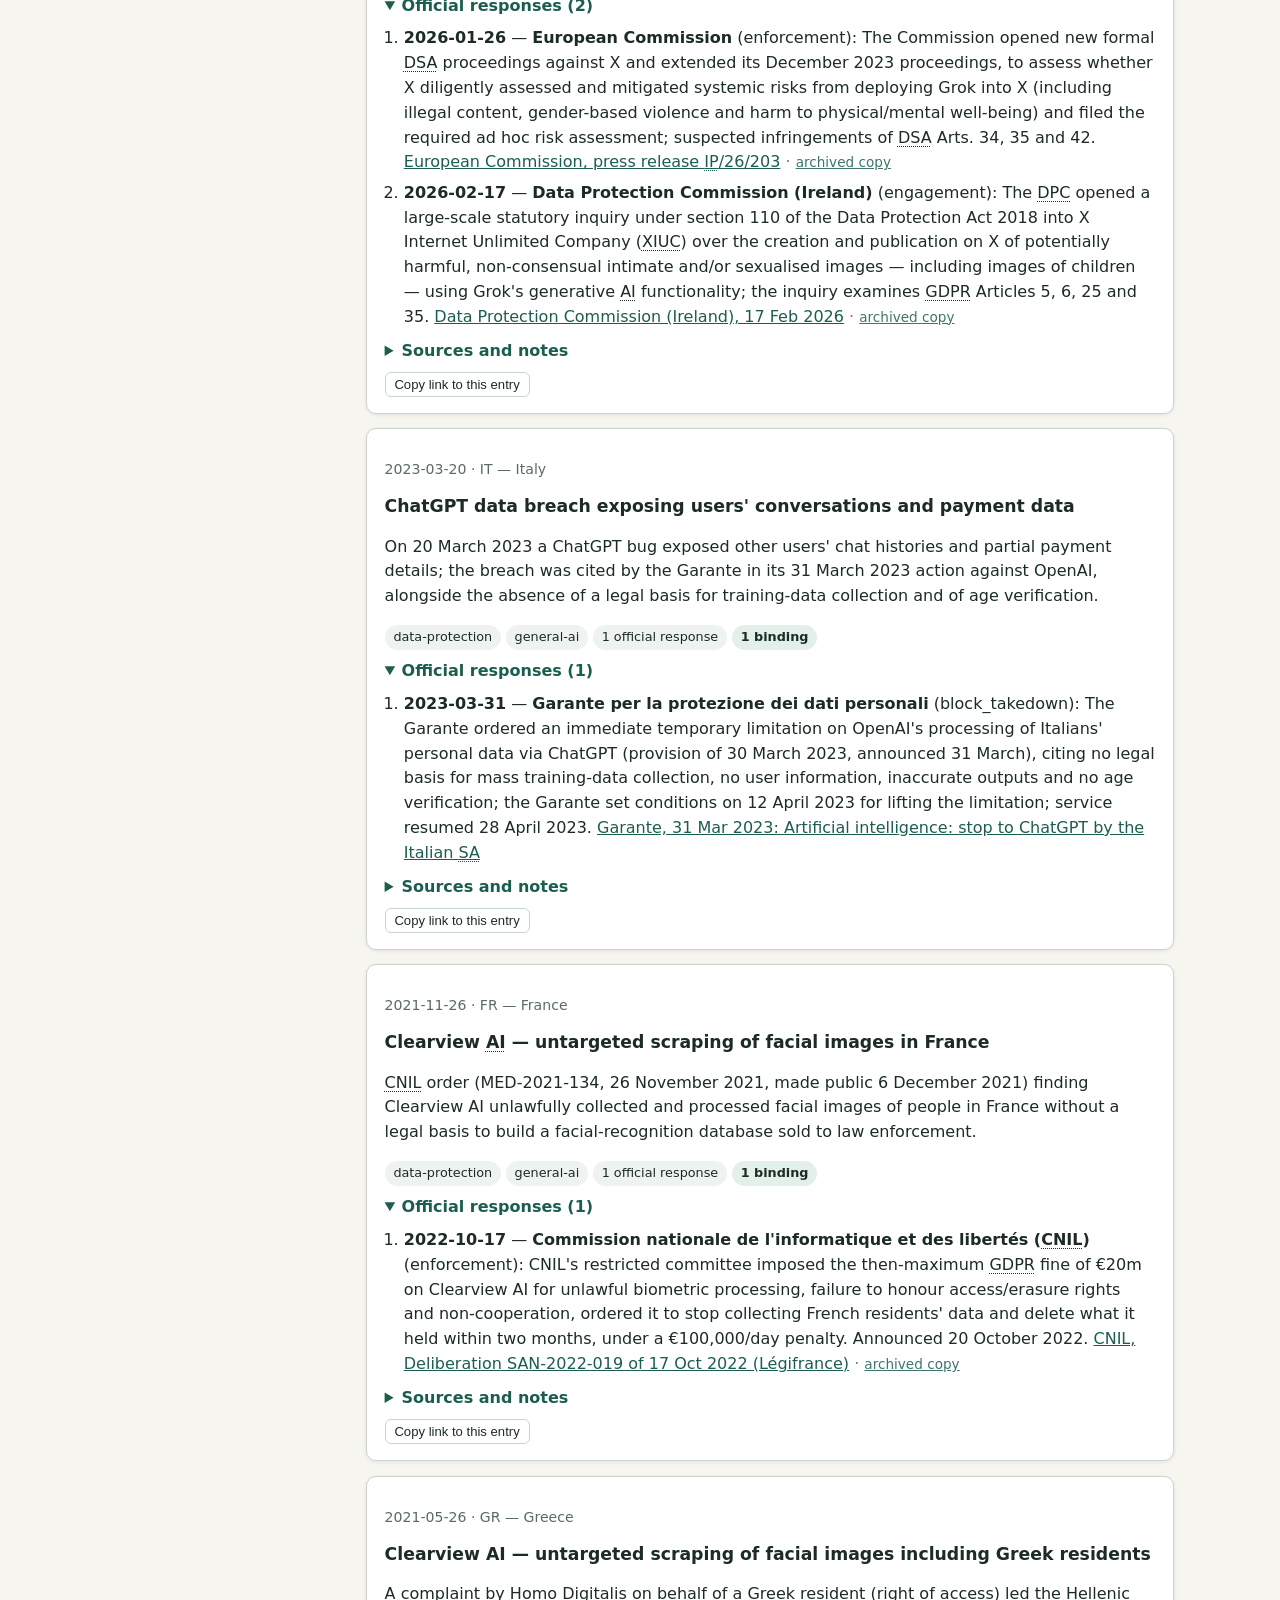
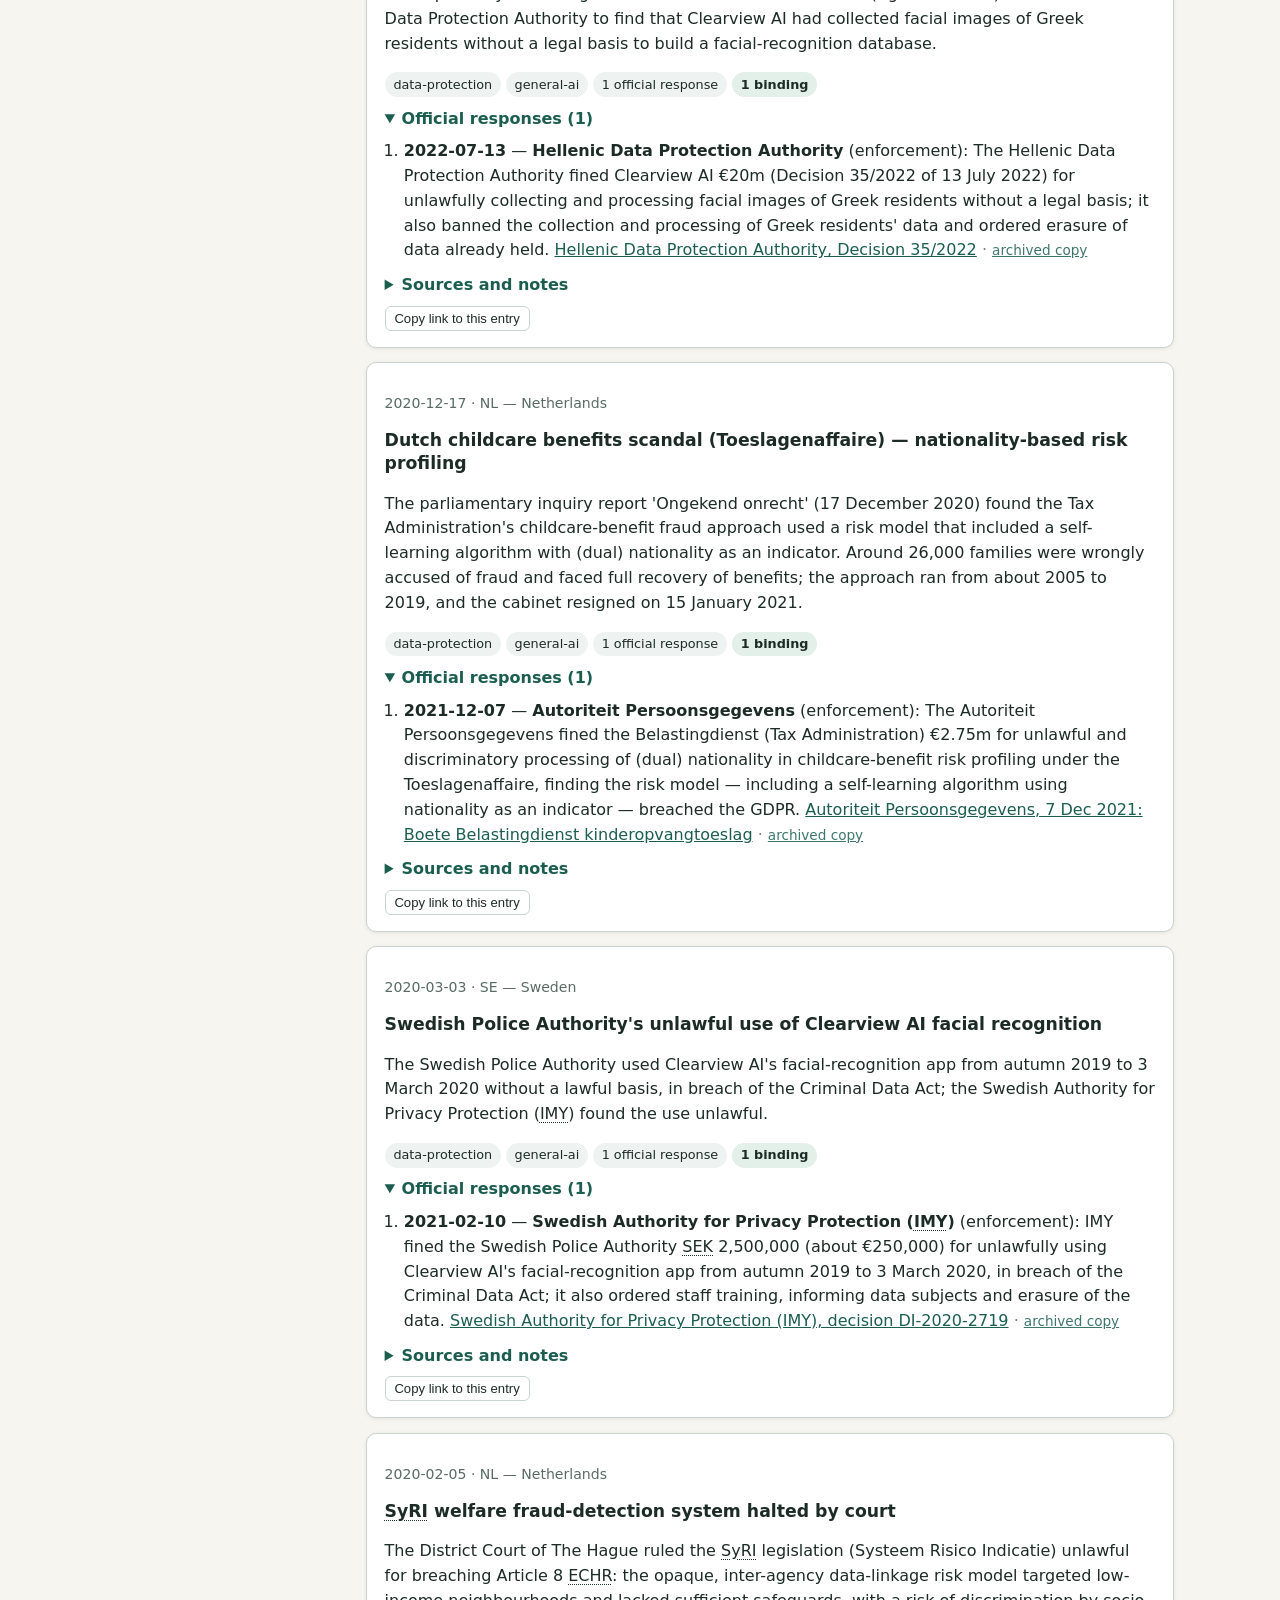
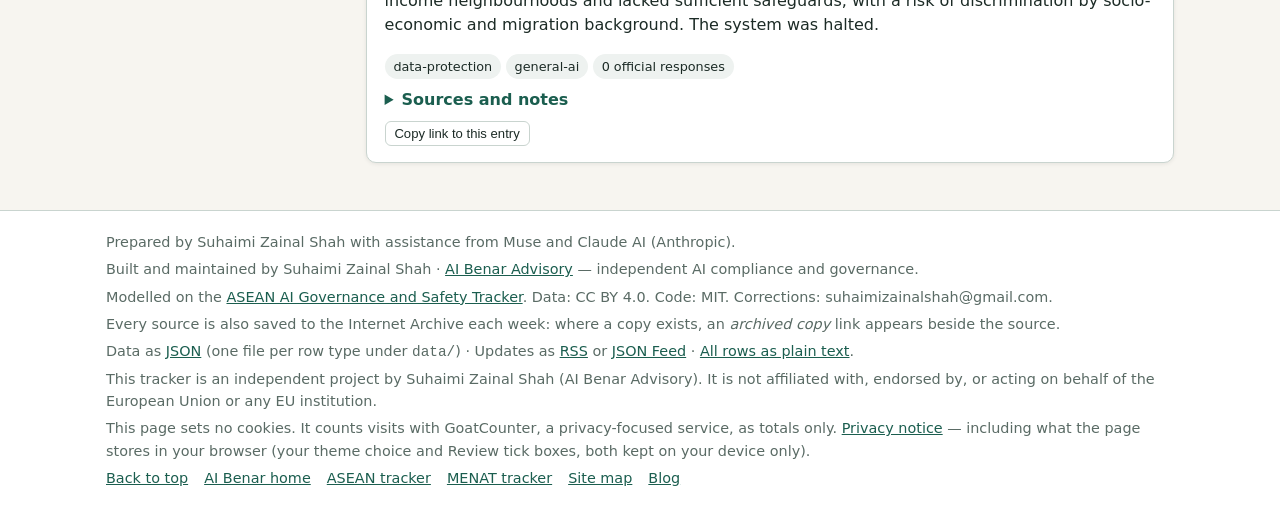
==== commit 96a24629: "Add files via upload" ====
--- a/index.html
+++ b/index.html
@@ -160,13 +160,31 @@
 .overdue b{color:#7a4f00}
 @media (prefers-color-scheme:dark){.overdue{background:#2c2412;color:#f3e6c8;border-color:#e9bb5c}.overdue b{color:#e9bb5c}}
 header.site{position:relative;overflow:hidden}
-header.site::before{content:"";position:absolute;inset:0;pointer-events:none;opacity:.10;background-image:url("data:image/svg+xml,%3Csvg xmlns='http://www.w3.org/2000/svg' width='40' height='40' viewBox='0 0 40 40'%3E%3Cg fill='none' stroke='#1b5e4f' stroke-width='1.2'%3E%3Cpath d='M0 34 H6 V10 H30 V28 H14 V18 H22'/%3E%3Cpath d='M22 18 V22'/%3E%3Cpath d='M30 34 H40'/%3E%3C/g%3E%3C/svg%3E");background-size:40px 40px;
-  -webkit-mask-image:linear-gradient(90deg,transparent 40%,#000 90%);mask-image:linear-gradient(90deg,transparent 40%,#000 90%)}
-html[data-theme="dark"] header.site::before{background-image:url("data:image/svg+xml,%3Csvg xmlns='http://www.w3.org/2000/svg' width='40' height='40' viewBox='0 0 40 40'%3E%3Cg fill='none' stroke='#7cc4a8' stroke-width='1.2'%3E%3Cpath d='M0 34 H6 V10 H30 V28 H14 V18 H22'/%3E%3Cpath d='M22 18 V22'/%3E%3Cpath d='M30 34 H40'/%3E%3C/g%3E%3C/svg%3E");opacity:.12}
+header.site::before{content:"";position:absolute;inset:0;pointer-events:none;opacity:.20;background-image:url("data:image/svg+xml,%3Csvg xmlns='http://www.w3.org/2000/svg' width='40' height='40' viewBox='0 0 40 40'%3E%3Cg fill='none' stroke='%231b5e4f' stroke-width='1.6'%3E%3Cpath d='M0 34 H6 V10 H30 V28 H14 V18 H22'/%3E%3Cpath d='M22 18 V22'/%3E%3Cpath d='M30 34 H40'/%3E%3C/g%3E%3C/svg%3E");background-size:40px 40px;
+  -webkit-mask-image:linear-gradient(90deg,transparent 20%,#000 75%);mask-image:linear-gradient(90deg,transparent 20%,#000 75%)}
+html[data-theme="dark"] header.site::before{opacity:.22;background-image:url("data:image/svg+xml,%3Csvg xmlns='http://www.w3.org/2000/svg' width='40' height='40' viewBox='0 0 40 40'%3E%3Cg fill='none' stroke='%237cc4a8' stroke-width='1.6'%3E%3Cpath d='M0 34 H6 V10 H30 V28 H14 V18 H22'/%3E%3Cpath d='M22 18 V22'/%3E%3Cpath d='M30 34 H40'/%3E%3C/g%3E%3C/svg%3E");opacity:.12}
 header.site>*{position:relative}
+/* Light mode: a brighter green band, as the MENAT tracker has its red one and ASEAN its blue (28 November 2026). The page's own colour
+ * names are redefined inside the header only, so its text, links, search box and buttons all turn light-on-green together. */
+html:not([data-theme="dark"]) header.site{background:#1d6b58;color:#fff;border-bottom-color:#14503f;
+  --text:#ffffff;--muted:#d6eee5;--accent:#f3dc8e;--border:#5c9d8a;--surface:#155343;--bg:#155343;--link:#f3dc8e}
+html:not([data-theme="dark"]) header.site::before{background-image:url("data:image/svg+xml,%3Csvg xmlns='http://www.w3.org/2000/svg' width='40' height='40' viewBox='0 0 40 40'%3E%3Cg fill='none' stroke='%23ffffff' stroke-width='1.6'%3E%3Cpath d='M0 34 H6 V10 H30 V28 H14 V18 H22'/%3E%3Cpath d='M22 18 V22'/%3E%3Cpath d='M30 34 H40'/%3E%3C/g%3E%3C/svg%3E");opacity:.13}
 @media print{header.site::before{display:none}}
 /* the masthead pattern: the classical meander (Greek key), found from Greek temples to Roman mosaics across Europe (28 November 2026) */
 #term-tip{position:fixed;z-index:1000;max-width:min(20rem,calc(100vw - 2rem));background:#14201c;color:#fff;font-size:.88rem;line-height:1.45;padding:.5rem .7rem;border-radius:8px;box-shadow:0 6px 24px rgba(0,0,0,.25);pointer-events:none}#term-tip[hidden]{display:none}
+
+/* One family, three trackers (28 November 2026): the logo is 3.5rem, aligned with the top of the title, and the title is bold serif,
+ * at most 2.25rem, in the ASEAN, EU and MENAT trackers alike. */
+.head-row{align-items:flex-start}
+.head-row .mark{flex:none;align-self:flex-start;margin-top:.2rem}.head-row .mark svg{width:3.5rem;height:3.5rem;display:block}
+.head-row h1{font:700 clamp(1.6rem,3.4vw,2.25rem)/1.15 "Iowan Old Style","Palatino Linotype","Book Antiqua",Palatino,"URW Palladio L",Georgia,serif;letter-spacing:-.005em}
+.head-tools{align-self:center}
+@media (max-width:600px){.head-row .mark svg{width:2.75rem;height:2.75rem}}
+/* after every other rule, so nothing later overrides it: the logo the same size as the ASEAN and MENAT logos, beside the title on phones too */
+header.site .head-row .mark{width:auto;height:auto}
+header.site .head-row .mark svg{width:3.5rem;height:3.5rem}
+@media (max-width:820px){header.site .head-row .head-text{flex:1 1 0;min-width:0}}
+@media (max-width:600px){header.site .head-row .mark svg{width:2.75rem;height:2.75rem}}
 </style>
 </head>
 <body id="top">
@@ -180,7 +198,7 @@
       <p class="meta-line"><span class="counts" id="head-counts"></span> · <span id="head-verified"></span></p>
     </div>
     <div class="head-tools">
-      <span><a class="home-link" href="/">AI Benar home</a> · <a class="home-link" href="/ASEAN-AI-Governance-Tracker/">ASEAN tracker</a> · <a class="home-link" href="/Middle-East-AI-Governance-Tracker/">MENAT tracker</a> · <a class="home-link" href="/blog/">Blog</a> · <a class="home-link" href="/sitemap/">Site map</a></span>
+      <span><a class="home-link" href="/">AI Benar home</a> · <a class="home-link" href="/ASEAN-AI-Governance-Tracker/">ASEAN tracker</a> · <a class="home-link" href="/MENAT-AI-Governance-Tracker/">MENAT tracker</a> · <a class="home-link" href="/blog/">Blog</a> · <a class="home-link" href="/sitemap/">Site map</a></span>
       <div class="hsearch" id="pf-slot" role="search" aria-label="Search the tracker"></div>
       <button class="theme-toggle" id="theme-toggle" type="button" aria-pressed="false">Dark mode</button>
     </div>
@@ -207,7 +225,7 @@
     <p>This tracker is an independent project by Suhaimi Zainal Shah (AI Benar Advisory). It is not affiliated with, endorsed by, or acting on behalf of the European Union or any EU institution.</p>
     <p>This page sets no cookies. It counts visits with GoatCounter, a privacy-focused service, as totals only. <a href="https://github.com/suhaimizainalshah/EU-AI-Governance-Tracker/blob/main/PRIVACY.md">Privacy notice</a> — including what the page stores in your browser (your theme choice and Review tick boxes, both kept on your device only).</p>
   </div>
-  <div class="wrap"><p class="foot-nav"><a href="#top">Back to top</a><a href="/">AI Benar home</a><a href="/ASEAN-AI-Governance-Tracker/">ASEAN tracker</a><a href="/Middle-East-AI-Governance-Tracker/">MENAT tracker</a><a href="/sitemap/">Site map</a><a href="/blog/">Blog</a></p></div>
+  <div class="wrap"><p class="foot-nav"><a href="#top">Back to top</a><a href="/">AI Benar home</a><a href="/ASEAN-AI-Governance-Tracker/">ASEAN tracker</a><a href="/MENAT-AI-Governance-Tracker/">MENAT tracker</a><a href="/sitemap/">Site map</a><a href="/blog/">Blog</a></p></div>
 </footer>
 <a href="#top" class="to-top" id="toTop" aria-label="Back to top" title="Back to top" hidden><svg viewBox="0 0 24 24" width="22" height="22" aria-hidden="true" fill="none" stroke="currentColor" stroke-width="2.2" stroke-linecap="round" stroke-linejoin="round"><path d="M12 19V5M5 12l7-7 7 7"/></svg></a>
 <script>
